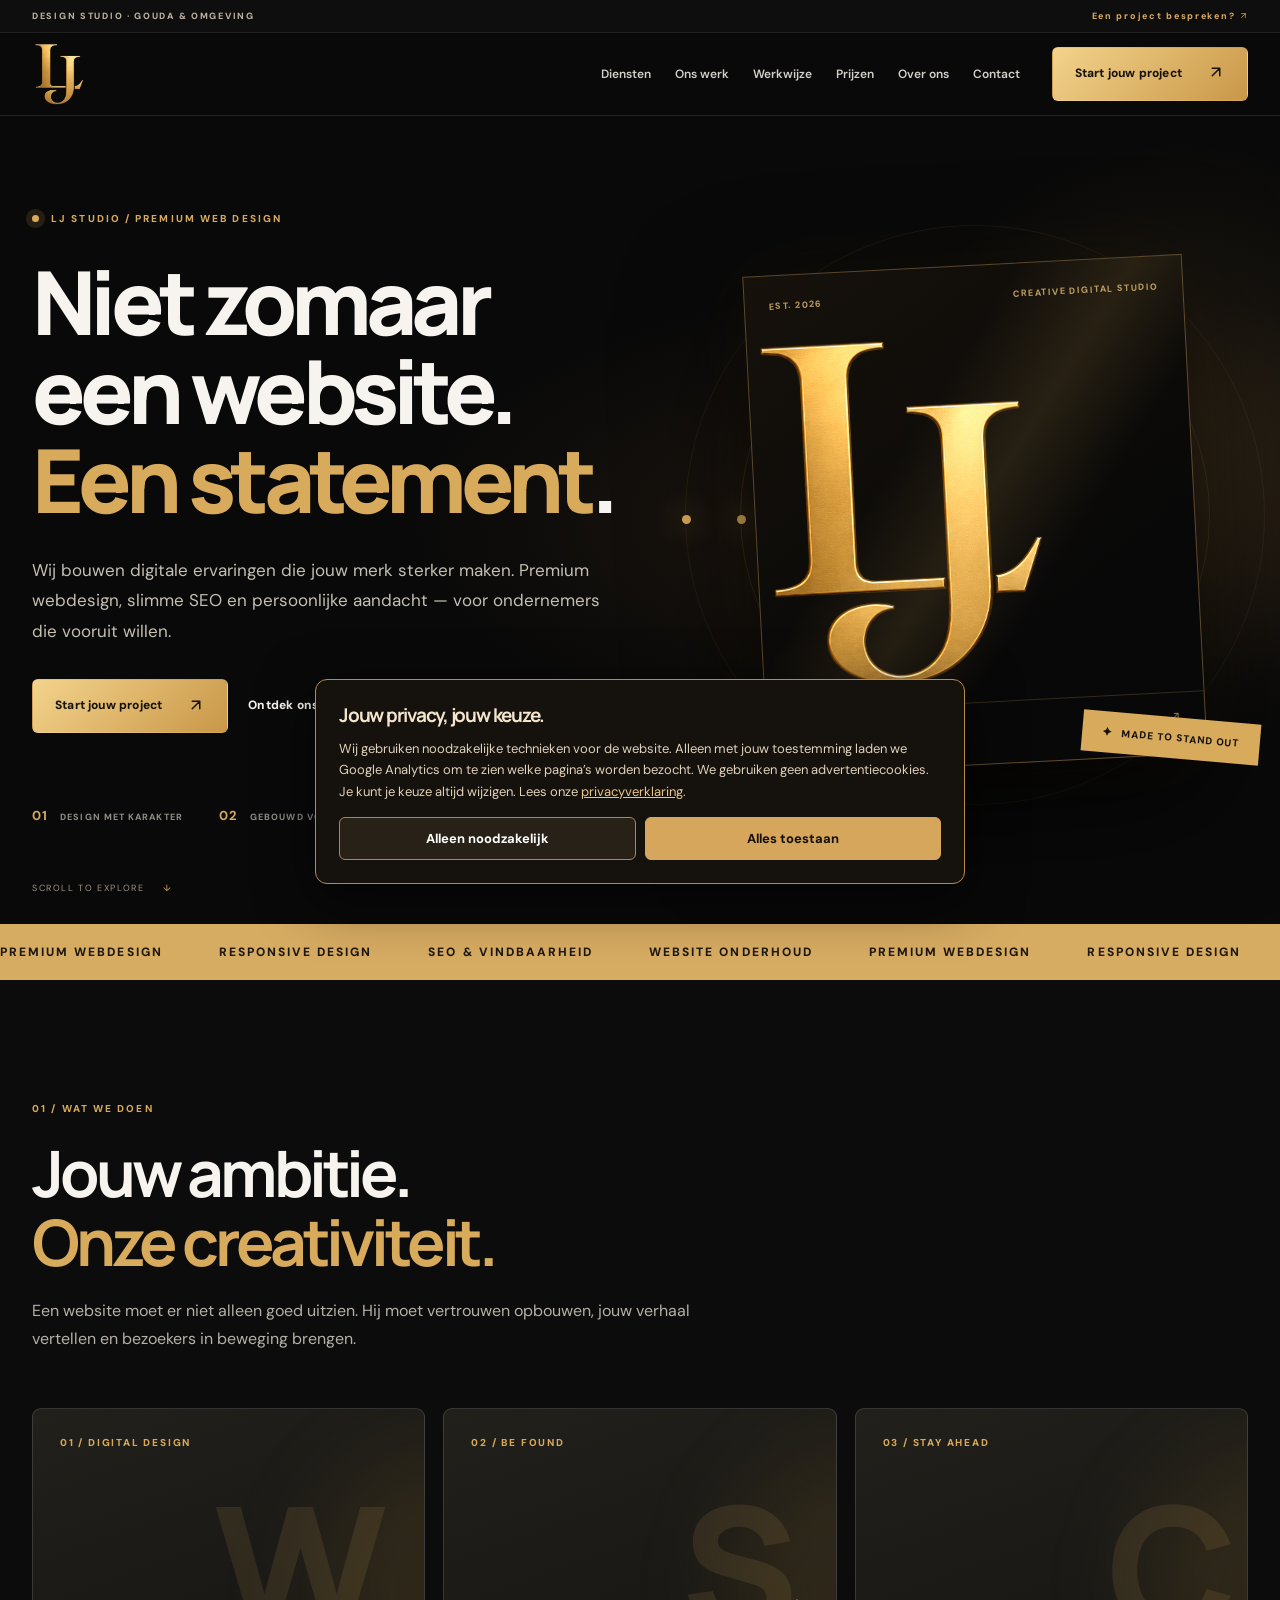
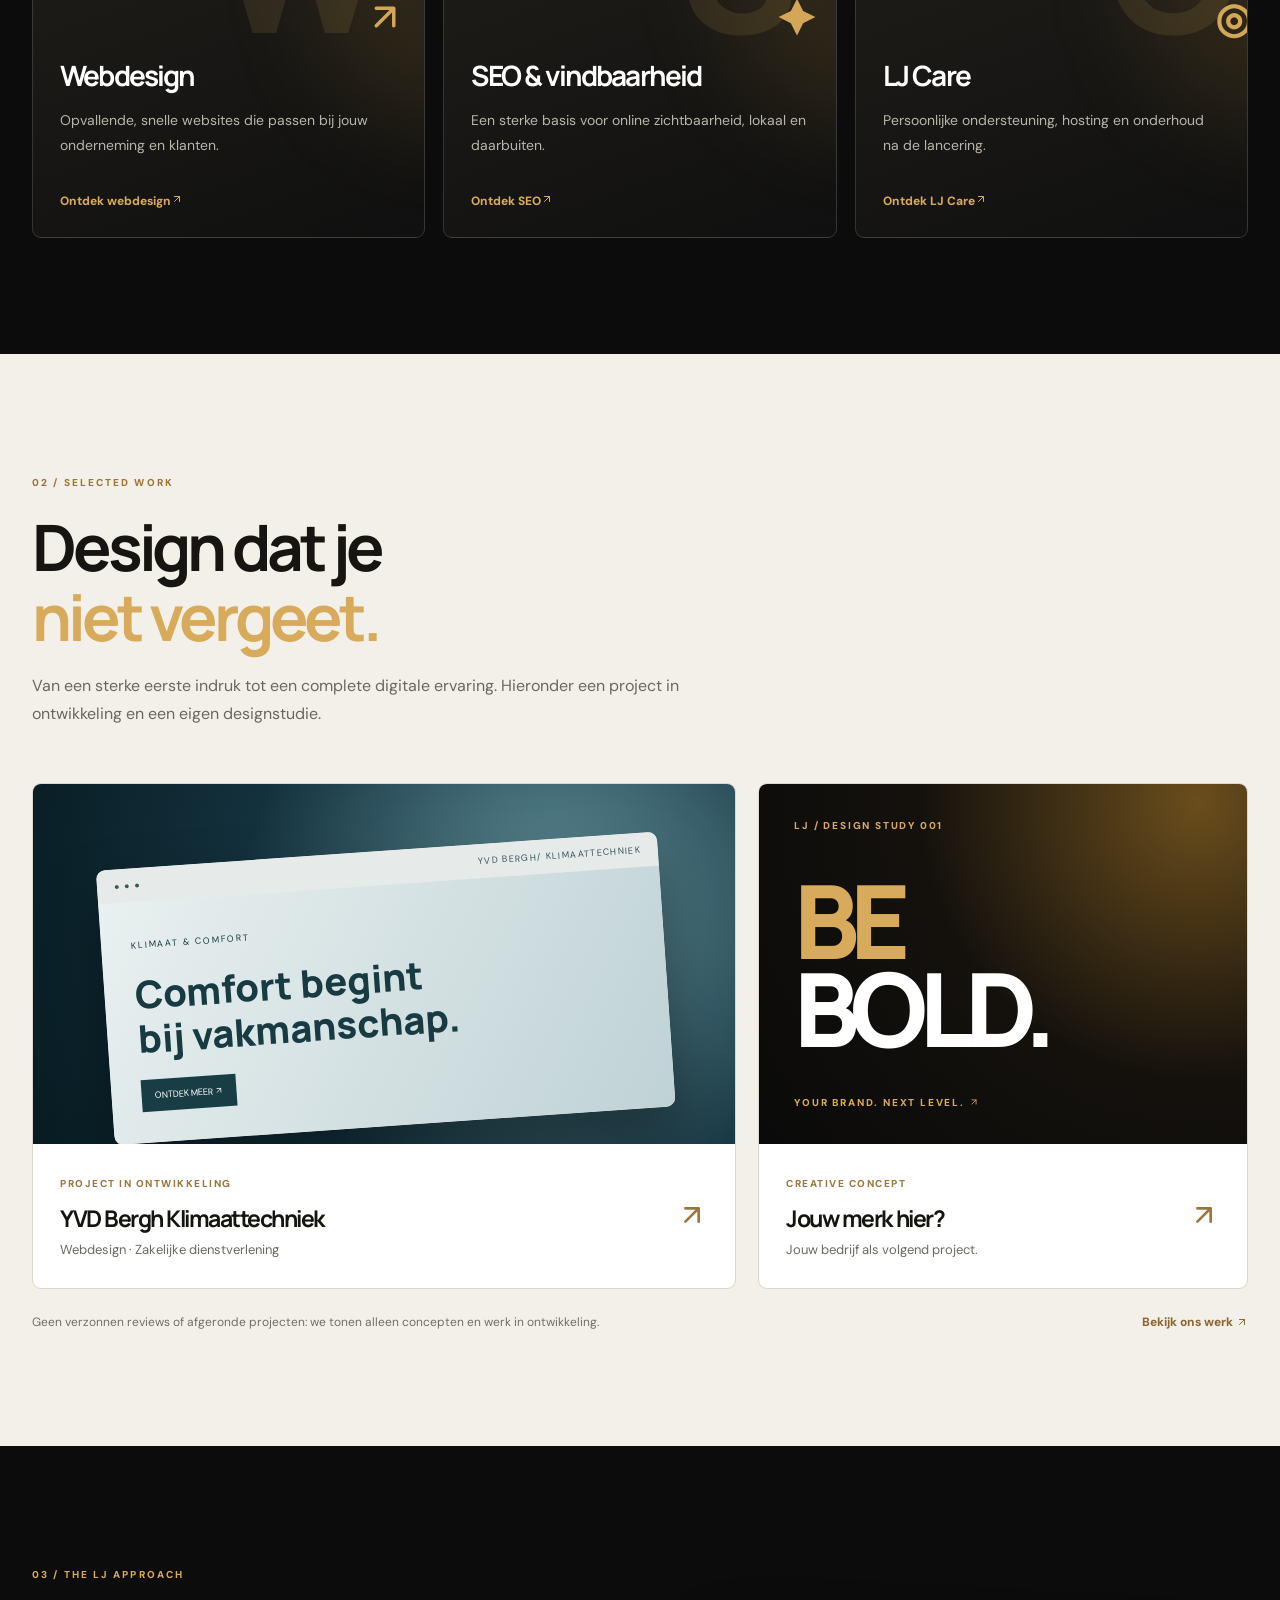
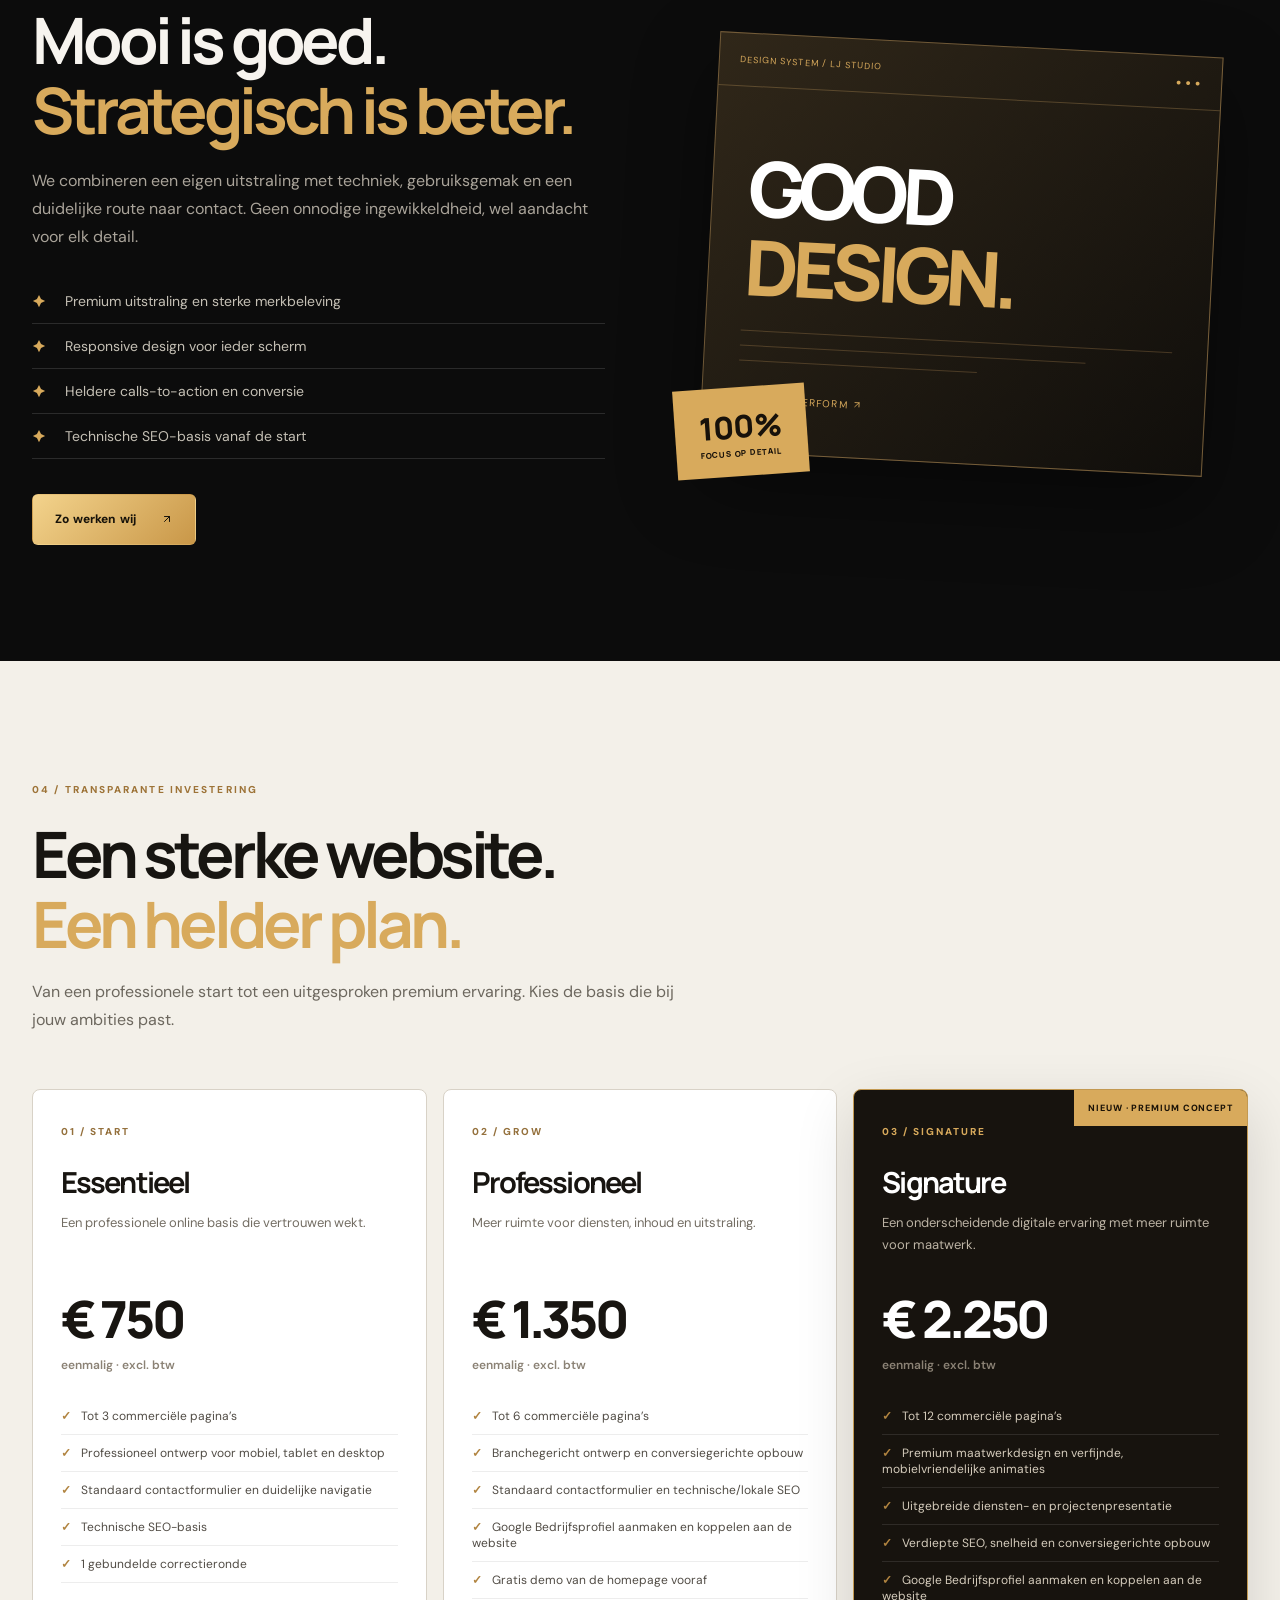
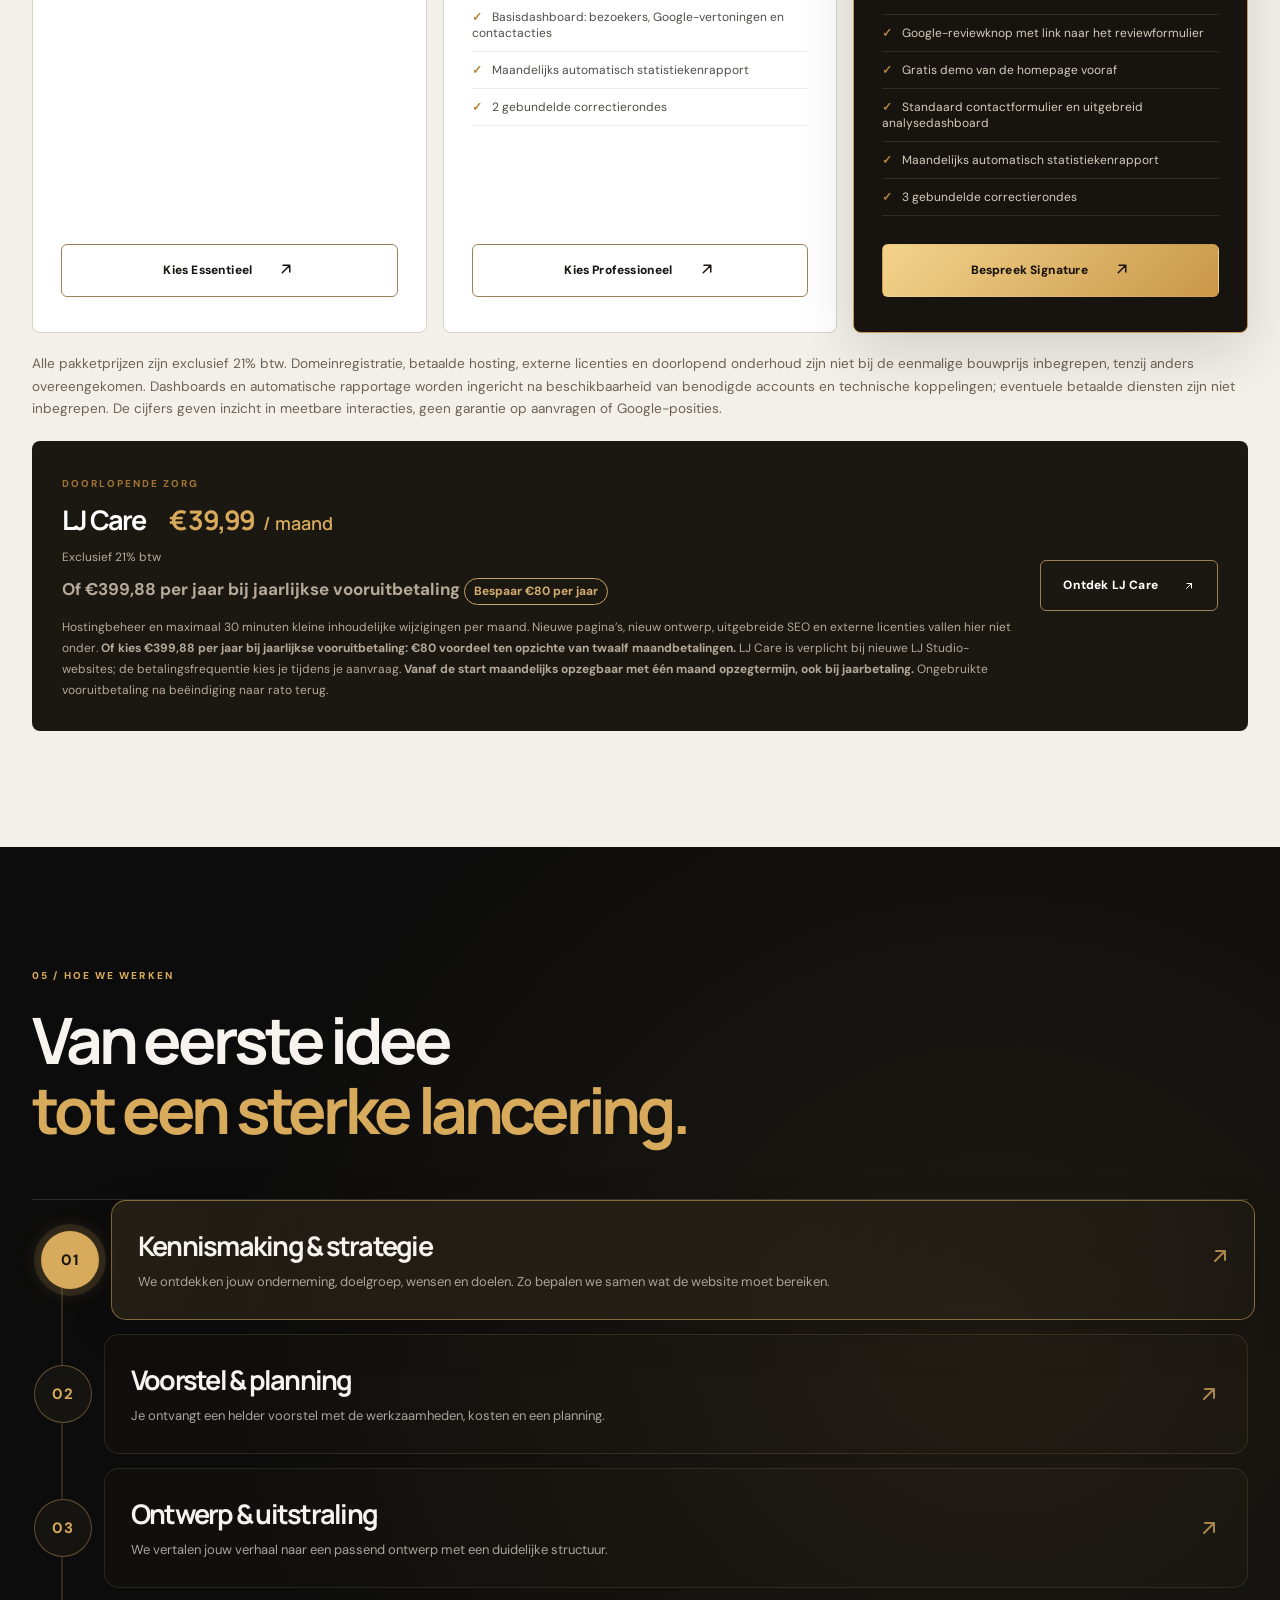
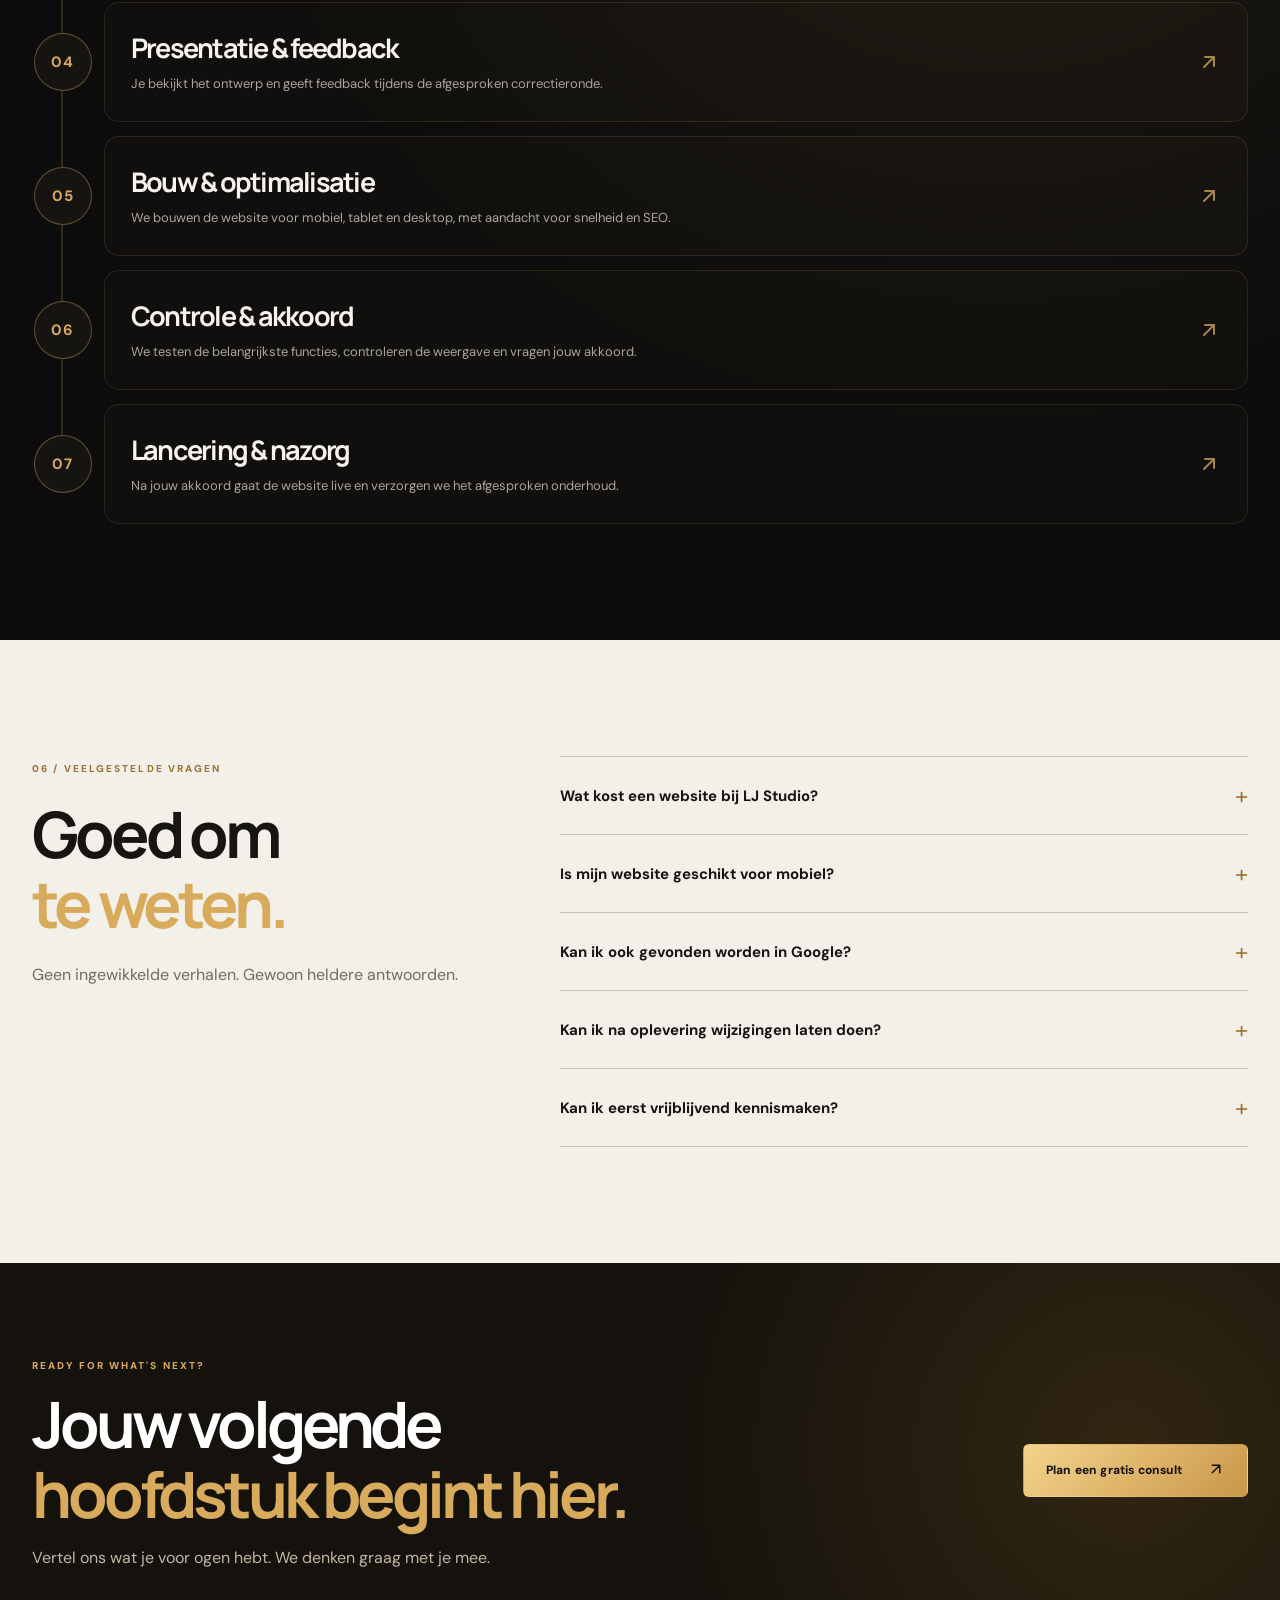
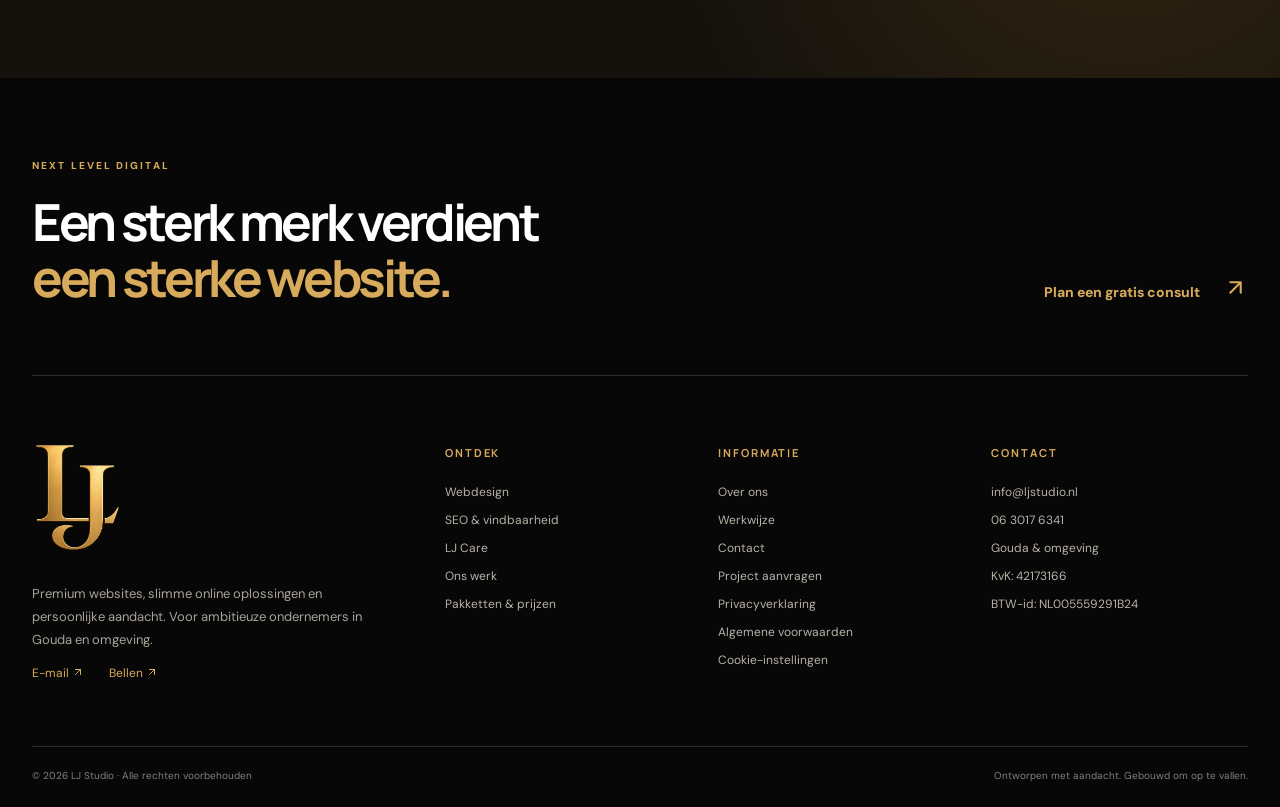
==== index.html @ 586ce4dd "Expand LJ Studio process into seven clear stages with feedback and QA" ====
<!DOCTYPE html>
<html lang="nl"><head><meta charset="utf-8"/><meta content="width=device-width,initial-scale=1" name="viewport"/><meta content="#080808" name="theme-color"/><title>LJ Studio | Webdesign, SEO &amp; onderhoud in Gouda</title><meta content="LJ Studio bouwt professionele websites voor ondernemers in Gouda en omgeving. Premium webdesign, SEO en websiteonderhoud. Ontdek onze diensten." name="description"/><link href="https://www.ljstudio.nl/" rel="canonical"/><meta content="website" property="og:type"/><meta content="nl_NL" property="og:locale"/><meta content="LJ Studio" property="og:site_name"/><meta content="LJ Studio | Webdesign, SEO &amp; onderhoud in Gouda" property="og:title"/><meta content="LJ Studio bouwt professionele websites voor ondernemers in Gouda en omgeving. Premium webdesign, SEO en websiteonderhoud. Ontdek onze diensten." property="og:description"/><meta content="https://www.ljstudio.nl/" property="og:url"/><link href="assets/favicon.svg" rel="icon" type="image/svg+xml"/><link href="assets/style.css" rel="stylesheet"/><script type="application/ld+json">{"@context": "https://schema.org", "@type": "ProfessionalService", "name": "LJ Studio", "url": "https://www.ljstudio.nl/", "email": "info@ljstudio.nl", "telephone": "+31 6 30176341", "vatID": "NL005559291B24", "areaServed": {"@type": "Place", "name": "Gouda en omgeving"}, "description": "Premium webdesign, SEO en websiteonderhoud voor ondernemers rond Gouda."}</script><script defer="" src="assets/script.js"></script><style id="lj-seamless-marquee-fix">
/* Doorlopende balk zonder sterren of lege tussenruimte. */
.marquee .marquee-track {
  display: flex;
  width: max-content;
  gap: 0;
  align-items: center;
  animation: lj-seamless-marquee 28s linear infinite;
  will-change: transform;
}
.marquee .marquee-group {
  display: flex;
  flex: 0 0 auto;
  align-items: center;
  gap: 56px;
  padding-right: 56px;
}
.marquee .marquee-group > span {
  flex: 0 0 auto;
}
@keyframes lj-seamless-marquee {
  from { transform: translateX(0); }
  to { transform: translateX(-12.5%); }
}
@media (max-width: 600px) {
  .marquee .marquee-group { gap: 34px; padding-right: 34px; }
}
</style><link rel="stylesheet" href="assets/journey.css?v=2"/><script defer src="assets/journey.js?v=1"></script>
</head><body><a class="skip-link" href="#main">Direct naar inhoud</a><div class="topbar"><div class="container topbar-inner"><span>DESIGN STUDIO · GOUDA &amp; OMGEVING</span><a href="contact.html">Een project bespreken? <span aria-hidden="true"><svg aria-hidden="true" focusable="false" width="1em" height="1em" viewBox="0 0 24 24" fill="none" stroke="currentColor" stroke-width="2" stroke-linecap="round" stroke-linejoin="round" style="display:inline-block;vertical-align:-0.12em;flex-shrink:0"><path d="M7 17 17 7M7 7h10v10"/></svg></span></a></div></div><header class="header"><div class="container header-inner"><a aria-label="LJ Studio - naar de homepage" class="logo" href="index.html"><span class="logo-monogram">L<span>J</span><i>.</i></span><span class="logo-word">STUDIO<small>PREMIUM DIGITAL EXPERIENCES</small></span></a><button aria-controls="main-nav" aria-expanded="false" aria-label="Open navigatiemenu" class="menu-toggle" data-menu-toggle="" type="button"><span></span><span></span></button><nav aria-label="Hoofdnavigatie" class="nav" data-nav="" id="main-nav"><a href="diensten.html">Diensten</a><a href="portfolio.html">Ons werk</a><a href="werkwijze.html">Werkwijze</a><a href="prijzen.html">Prijzen</a><a href="over-ons.html">Over ons</a><a href="contact.html">Contact</a><a class="nav-mobile-cta" href="aanvraag.html">Start jouw project <svg aria-hidden="true" focusable="false" width="1em" height="1em" viewBox="0 0 24 24" fill="none" stroke="currentColor" stroke-width="2" stroke-linecap="round" stroke-linejoin="round" style="display:inline-block;vertical-align:-0.12em;flex-shrink:0"><path d="M7 17 17 7M7 7h10v10"/></svg></a></nav><a class="btn btn-gold header-cta" href="aanvraag.html">Start jouw project <span><svg aria-hidden="true" focusable="false" width="1em" height="1em" viewBox="0 0 24 24" fill="none" stroke="currentColor" stroke-width="2" stroke-linecap="round" stroke-linejoin="round" style="display:inline-block;vertical-align:-0.12em;flex-shrink:0"><path d="M7 17 17 7M7 7h10v10"/></svg></span></a></div></header><main id="main"><section class="hero premium-hero"><div class="hero-glow"></div><div class="container hero-grid"><div class="hero-copy reveal visible"><span class="eyebrow"><span class="live-dot"></span> LJ STUDIO / PREMIUM WEB DESIGN</span><h1>Niet zomaar<br/>een website.<br/><em>Een statement<span class="dot">.</span></em></h1><p class="hero-lead">Wij bouwen digitale ervaringen die jouw merk sterker maken. Premium webdesign, slimme SEO en persoonlijke aandacht — voor ondernemers die vooruit willen.</p><div class="hero-actions"><a class="btn btn-gold" href="aanvraag.html">Start jouw project <span><svg aria-hidden="true" focusable="false" width="1em" height="1em" viewBox="0 0 24 24" fill="none" stroke="currentColor" stroke-width="2" stroke-linecap="round" stroke-linejoin="round" style="display:inline-block;vertical-align:-0.12em;flex-shrink:0"><path d="M7 17 17 7M7 7h10v10"/></svg></span></a><a class="btn btn-text" href="portfolio.html">Ontdek ons werk <span><svg aria-hidden="true" focusable="false" width="1em" height="1em" viewBox="0 0 24 24" fill="none" stroke="currentColor" stroke-width="2" stroke-linecap="round" stroke-linejoin="round" style="display:inline-block;vertical-align:-0.12em;flex-shrink:0"><path d="M7 17 17 7M7 7h10v10"/></svg></span></a></div><div class="hero-proof"><span><b>01</b> DESIGN MET KARAKTER</span><span><b>02</b> GEBOUWD VOOR GROEI</span></div></div><div aria-label="LJ Studio premium merkpresentatie" class="hero-stage reveal visible"><div class="stage-orbit stage-orbit-one"></div><div class="stage-orbit stage-orbit-two"></div><div class="stage-panel"><div class="stage-meta"><span>EST. 2026</span><span>CREATIVE DIGITAL STUDIO</span></div><img alt="Origineel gouden LJ Studio monogram" fetchpriority="high" height="725" src="assets/lj-monogram-transparant.webp" width="930"/><div class="stage-bottom"><span>DESIGN IS OUR SIGNATURE.</span><span><svg aria-hidden="true" focusable="false" width="1em" height="1em" viewBox="0 0 24 24" fill="none" stroke="currentColor" stroke-width="2" stroke-linecap="round" stroke-linejoin="round" style="display:inline-block;vertical-align:-0.12em;flex-shrink:0"><path d="M7 17 17 7M7 7h10v10"/></svg></span></div></div><div class="stage-tag"><svg aria-hidden="true" focusable="false" width="1em" height="1em" viewBox="0 0 24 24" fill="currentColor" style="display:inline-block;vertical-align:-0.12em;flex-shrink:0"><path d="M12 1.5 15.5 8.5 22.5 12 15.5 15.5 12 22.5 8.5 15.5 1.5 12 8.5 8.5Z"/></svg>   MADE TO STAND OUT</div></div></div><div class="hero-scroll">SCROLL TO EXPLORE <span>↓</span></div></section>
<div aria-label="Onze expertise" class="marquee"><div class="marquee-track"><div class="marquee-group"><span>PREMIUM WEBDESIGN</span><span>RESPONSIVE DESIGN</span><span>SEO &amp; VIND­BAARHEID</span><span>WEBSITE ONDERHOUD</span></div><div class="marquee-group" aria-hidden="true"><span>PREMIUM WEBDESIGN</span><span>RESPONSIVE DESIGN</span><span>SEO &amp; VIND­BAARHEID</span><span>WEBSITE ONDERHOUD</span></div><div class="marquee-group" aria-hidden="true"><span>PREMIUM WEBDESIGN</span><span>RESPONSIVE DESIGN</span><span>SEO &amp; VIND­BAARHEID</span><span>WEBSITE ONDERHOUD</span></div><div class="marquee-group" aria-hidden="true"><span>PREMIUM WEBDESIGN</span><span>RESPONSIVE DESIGN</span><span>SEO &amp; VIND­BAARHEID</span><span>WEBSITE ONDERHOUD</span></div><div class="marquee-group" aria-hidden="true"><span>PREMIUM WEBDESIGN</span><span>RESPONSIVE DESIGN</span><span>SEO &amp; VIND­BAARHEID</span><span>WEBSITE ONDERHOUD</span></div><div class="marquee-group" aria-hidden="true"><span>PREMIUM WEBDESIGN</span><span>RESPONSIVE DESIGN</span><span>SEO &amp; VIND­BAARHEID</span><span>WEBSITE ONDERHOUD</span></div><div class="marquee-group" aria-hidden="true"><span>PREMIUM WEBDESIGN</span><span>RESPONSIVE DESIGN</span><span>SEO &amp; VIND­BAARHEID</span><span>WEBSITE ONDERHOUD</span></div><div class="marquee-group" aria-hidden="true"><span>PREMIUM WEBDESIGN</span><span>RESPONSIVE DESIGN</span><span>SEO &amp; VIND­BAARHEID</span><span>WEBSITE ONDERHOUD</span></div></div></div>
<section class="section section-dark" id="diensten"><div class="container"><div class="section-heading reveal"><span class="eyebrow">01 / WAT WE DOEN</span><h2>Jouw ambitie.<br/><em>Onze creativiteit.</em></h2><p>Een website moet er niet alleen goed uitzien. Hij moet vertrouwen opbouwen, jouw verhaal vertellen en bezoekers in beweging brengen.</p></div><div class="cards cards-service"><a class="service-card reveal" href="websites.html"><span class="service-no">01 / DIGITAL DESIGN</span><div class="service-symbol symbol-a">W<span><svg aria-hidden="true" focusable="false" width="1em" height="1em" viewBox="0 0 24 24" fill="none" stroke="currentColor" stroke-width="2" stroke-linecap="round" stroke-linejoin="round" style="display:inline-block;vertical-align:-0.12em;flex-shrink:0"><path d="M7 17 17 7M7 7h10v10"/></svg></span></div><div class="card-bottom"><h3>Webdesign</h3><p>Opvallende, snelle websites die passen bij jouw onderneming en klanten.</p><span class="card-action">Ontdek webdesign <svg aria-hidden="true" focusable="false" width="1em" height="1em" viewBox="0 0 24 24" fill="none" stroke="currentColor" stroke-width="2" stroke-linecap="round" stroke-linejoin="round" style="display:inline-block;vertical-align:-0.12em;flex-shrink:0"><path d="M7 17 17 7M7 7h10v10"/></svg></span></div></a><a class="service-card reveal" href="seo.html"><span class="service-no">02 / BE FOUND</span><div class="service-symbol symbol-b">S<span><svg aria-hidden="true" focusable="false" width="1em" height="1em" viewBox="0 0 24 24" fill="currentColor" style="display:inline-block;vertical-align:-0.12em;flex-shrink:0"><path d="M12 1.5 15.5 8.5 22.5 12 15.5 15.5 12 22.5 8.5 15.5 1.5 12 8.5 8.5Z"/></svg></span></div><div class="card-bottom"><h3>SEO &amp; vindbaarheid</h3><p>Een sterke basis voor online zichtbaarheid, lokaal en daarbuiten.</p><span class="card-action">Ontdek SEO <svg aria-hidden="true" focusable="false" width="1em" height="1em" viewBox="0 0 24 24" fill="none" stroke="currentColor" stroke-width="2" stroke-linecap="round" stroke-linejoin="round" style="display:inline-block;vertical-align:-0.12em;flex-shrink:0"><path d="M7 17 17 7M7 7h10v10"/></svg></span></div></a><a class="service-card reveal" href="onderhoud.html"><span class="service-no">03 / STAY AHEAD</span><div class="service-symbol symbol-c">C<span>◎</span></div><div class="card-bottom"><h3>LJ Care</h3><p>Persoonlijke ondersteuning, hosting en onderhoud na de lancering.</p><span class="card-action">Ontdek LJ Care <svg aria-hidden="true" focusable="false" width="1em" height="1em" viewBox="0 0 24 24" fill="none" stroke="currentColor" stroke-width="2" stroke-linecap="round" stroke-linejoin="round" style="display:inline-block;vertical-align:-0.12em;flex-shrink:0"><path d="M7 17 17 7M7 7h10v10"/></svg></span></div></a></div></div></section>
<section class="section section-cream" id="portfolio"><div class="container"><div class="section-heading reveal"><span class="eyebrow">02 / SELECTED WORK</span><h2>Design dat je<br/><em>niet vergeet.</em></h2><p>Van een sterke eerste indruk tot een complete digitale ervaring. Hieronder een project in ontwikkeling en een eigen designstudie.</p></div><div class="work-grid"><a class="work-card work-large reveal" href="portfolio.html"><div class="work-art work-art-yvd"><div class="work-browser"><div class="work-browser-bar"><span>● ● ●</span><span>YVD BERGH/ KLIMAATTECHNIEK</span></div><div class="work-browser-content"><small>KLIMAAT &amp; COMFORT</small><strong>Comfort begint<br/>bij vakmanschap.</strong><span class="mock-btn">ONTDEK MEER <svg aria-hidden="true" focusable="false" width="1em" height="1em" viewBox="0 0 24 24" fill="none" stroke="currentColor" stroke-width="2" stroke-linecap="round" stroke-linejoin="round" style="display:inline-block;vertical-align:-0.12em;flex-shrink:0"><path d="M7 17 17 7M7 7h10v10"/></svg></span></div></div></div><div class="work-info"><div><span class="micro">PROJECT IN ONTWIKKELING</span><h3>YVD Bergh Klimaattechniek</h3><p>Webdesign · Zakelijke dienstverlening</p></div><span class="work-arrow"><svg aria-hidden="true" focusable="false" width="1em" height="1em" viewBox="0 0 24 24" fill="none" stroke="currentColor" stroke-width="2" stroke-linecap="round" stroke-linejoin="round" style="display:inline-block;vertical-align:-0.12em;flex-shrink:0"><path d="M7 17 17 7M7 7h10v10"/></svg></span></div></a><a class="work-card reveal" href="aanvraag.html"><div class="work-art work-art-brand"><span class="art-overline">LJ / DESIGN STUDY 001</span><strong>BE<br/><em>BOLD.</em></strong><span class="art-bottom">YOUR BRAND. NEXT LEVEL. <svg aria-hidden="true" focusable="false" width="1em" height="1em" viewBox="0 0 24 24" fill="none" stroke="currentColor" stroke-width="2" stroke-linecap="round" stroke-linejoin="round" style="display:inline-block;vertical-align:-0.12em;flex-shrink:0"><path d="M7 17 17 7M7 7h10v10"/></svg></span></div><div class="work-info"><div><span class="micro">CREATIVE CONCEPT</span><h3>Jouw merk hier?</h3><p>Jouw bedrijf als volgend project.</p></div><span class="work-arrow"><svg aria-hidden="true" focusable="false" width="1em" height="1em" viewBox="0 0 24 24" fill="none" stroke="currentColor" stroke-width="2" stroke-linecap="round" stroke-linejoin="round" style="display:inline-block;vertical-align:-0.12em;flex-shrink:0"><path d="M7 17 17 7M7 7h10v10"/></svg></span></div></a></div><div class="section-footer reveal"><span>Geen verzonnen reviews of afgeronde projecten: we tonen alleen concepten en werk in ontwikkeling.</span><a class="text-link" href="portfolio.html">Bekijk ons werk <svg aria-hidden="true" focusable="false" width="1em" height="1em" viewBox="0 0 24 24" fill="none" stroke="currentColor" stroke-width="2" stroke-linecap="round" stroke-linejoin="round" style="display:inline-block;vertical-align:-0.12em;flex-shrink:0"><path d="M7 17 17 7M7 7h10v10"/></svg></a></div></div></section>
<section class="section section-dark"><div class="container split feature-split"><div class="split-copy reveal"><span class="eyebrow">03 / THE LJ APPROACH</span><h2>Mooi is goed.<br/><em>Strategisch is beter.</em></h2><p>We combineren een eigen uitstraling met techniek, gebruiksgemak en een duidelijke route naar contact. Geen onnodige ingewikkeldheid, wel aandacht voor elk detail.</p><ul class="feature-list"><li><span><svg aria-hidden="true" focusable="false" width="1em" height="1em" viewBox="0 0 24 24" fill="currentColor" style="display:inline-block;vertical-align:-0.12em;flex-shrink:0"><path d="M12 1.5 15.5 8.5 22.5 12 15.5 15.5 12 22.5 8.5 15.5 1.5 12 8.5 8.5Z"/></svg></span> Premium uitstraling en sterke merkbeleving</li><li><span><svg aria-hidden="true" focusable="false" width="1em" height="1em" viewBox="0 0 24 24" fill="currentColor" style="display:inline-block;vertical-align:-0.12em;flex-shrink:0"><path d="M12 1.5 15.5 8.5 22.5 12 15.5 15.5 12 22.5 8.5 15.5 1.5 12 8.5 8.5Z"/></svg></span> Responsive design voor ieder scherm</li><li><span><svg aria-hidden="true" focusable="false" width="1em" height="1em" viewBox="0 0 24 24" fill="currentColor" style="display:inline-block;vertical-align:-0.12em;flex-shrink:0"><path d="M12 1.5 15.5 8.5 22.5 12 15.5 15.5 12 22.5 8.5 15.5 1.5 12 8.5 8.5Z"/></svg></span> Heldere calls-to-action en conversie</li><li><span><svg aria-hidden="true" focusable="false" width="1em" height="1em" viewBox="0 0 24 24" fill="currentColor" style="display:inline-block;vertical-align:-0.12em;flex-shrink:0"><path d="M12 1.5 15.5 8.5 22.5 12 15.5 15.5 12 22.5 8.5 15.5 1.5 12 8.5 8.5Z"/></svg></span> Technische SEO-basis vanaf de start</li></ul><a class="btn btn-gold" href="werkwijze.html">Zo werken wij <svg aria-hidden="true" focusable="false" width="1em" height="1em" viewBox="0 0 24 24" fill="none" stroke="currentColor" stroke-width="2" stroke-linecap="round" stroke-linejoin="round" style="display:inline-block;vertical-align:-0.12em;flex-shrink:0"><path d="M7 17 17 7M7 7h10v10"/></svg></a></div><div class="split-art reveal"><div class="art-shell"><div class="art-shell-head"><span>DESIGN SYSTEM / LJ STUDIO</span><span>● ● ●</span></div><div class="art-shell-body"><div class="art-giant">GOOD<br/><em>DESIGN.</em></div><div class="art-lines"><i></i><i></i><i></i></div><span>MADE TO PERFORM <svg aria-hidden="true" focusable="false" width="1em" height="1em" viewBox="0 0 24 24" fill="none" stroke="currentColor" stroke-width="2" stroke-linecap="round" stroke-linejoin="round" style="display:inline-block;vertical-align:-0.12em;flex-shrink:0"><path d="M7 17 17 7M7 7h10v10"/></svg></span></div></div><div class="art-float">100%<small>FOCUS OP DETAIL</small></div></div></div></section>
<section class="section section-cream" id="prijzen"><div class="container"><div class="section-heading reveal"><span class="eyebrow">04 / TRANSPARANTE INVESTERING</span><h2>Een sterke website.<br/><em>Een helder plan.</em></h2><p>Van een professionele start tot een uitgesproken premium ervaring. Kies de basis die bij jouw ambities past.</p></div><div class="price-grid three">

      <article class="price-card reveal">
        <span class="plan-label">01 / START</span>
        <h3>Essentieel</h3>
        <p>Een professionele online basis die vertrouwen wekt.</p>
        <div class="price"><span class="price-count" data-count-price="750">€750</span> <small>eenmalig · excl. btw</small></div>
        <ul>
          <li>Tot 3 commerciële pagina’s</li>
          <li>Professioneel ontwerp voor mobiel, tablet en desktop</li>
          <li>Standaard contactformulier en duidelijke navigatie</li>
          <li>Technische SEO-basis</li>
          <li>1 gebundelde correctieronde</li>
        </ul>
        <a class="btn btn-outline" href="aanvraag.html?pakket=Essentieel">Kies Essentieel <span>↗</span></a>
      </article>

      <article class="price-card reveal">
        <span class="plan-label">02 / GROW</span>
        <h3>Professioneel</h3>
        <p>Meer ruimte voor diensten, inhoud en uitstraling.</p>
        <div class="price"><span class="price-count" data-count-price="1350">€1.350</span> <small>eenmalig · excl. btw</small></div>
        <ul>
          <li>Tot 6 commerciële pagina’s</li>
          <li>Branchegericht ontwerp en conversiegerichte opbouw</li>
          <li>Standaard contactformulier en technische/lokale SEO</li>
          <li>Google Bedrijfsprofiel aanmaken en koppelen aan de website</li>
          <li>Gratis demo van de homepage vooraf</li>
          <li>Basisdashboard: bezoekers, Google-vertoningen en contactacties</li>
          <li>Maandelijks automatisch statistiekenrapport</li>
          <li>2 gebundelde correctierondes</li>
        </ul>
        <a class="btn btn-outline" href="aanvraag.html?pakket=Professioneel">Kies Professioneel <span>↗</span></a>
      </article>

      <article class="price-card price-featured reveal">
        <div class="price-ribbon">NIEUW · PREMIUM CONCEPT</div>
        <span class="plan-label">03 / SIGNATURE</span>
        <h3>Signature</h3>
        <p>Een onderscheidende digitale ervaring met meer ruimte voor maatwerk.</p>
        <div class="price"><span class="price-count" data-count-price="2250">€2.250</span> <small>eenmalig · excl. btw</small></div>
        <ul>
          <li>Tot 12 commerciële pagina’s</li>
          <li>Premium maatwerkdesign en verfijnde, mobielvriendelijke animaties</li>
          <li>Uitgebreide diensten- en projectenpresentatie</li>
          <li>Verdiepte SEO, snelheid en conversiegerichte opbouw</li>
          <li>Google Bedrijfsprofiel aanmaken en koppelen aan de website</li>
          <li>Google-reviewknop met link naar het reviewformulier</li>
          <li>Gratis demo van de homepage vooraf</li>
          <li>Standaard contactformulier en uitgebreid analysedashboard</li>
          <li>Maandelijks automatisch statistiekenrapport</li>
          <li>3 gebundelde correctierondes</li>
        </ul>
        <a class="btn btn-gold" href="aanvraag.html?pakket=Signature">Bespreek Signature <span>↗</span></a>
      </article>

    </div>
    <p style="margin:1.25rem 0 0;font-size:.85rem;line-height:1.65;color:#6d6255">Alle pakketprijzen zijn exclusief 21% btw. Domeinregistratie, betaalde hosting, externe licenties en doorlopend onderhoud zijn niet bij de eenmalige bouwprijs inbegrepen, tenzij anders overeengekomen. Dashboards en automatische rapportage worden ingericht na beschikbaarheid van benodigde accounts en technische koppelingen; eventuele betaalde diensten zijn niet inbegrepen. De cijfers geven inzicht in meetbare interacties, geen garantie op aanvragen of Google-posities.</p><div class="care-strip reveal">
      <div>
        <span class="eyebrow">DOORLOPENDE ZORG</span>
        <h3>LJ Care <span style="display:inline-flex;align-items:baseline;gap:8px;flex-wrap:nowrap;white-space:nowrap"><span class="price-count" data-count-price="39.99">€39,99</span> <small style="font-family:inherit;font-size:clamp(15px,1.5vw,18px);font-weight:600;line-height:1.4;letter-spacing:0;color:inherit">/ maand</small></span></h3>
        <p style="margin:0 0 8px;font-size:12px;color:#b5aa99">Exclusief 21% btw</p><p style="margin:8px 0 12px;font-size:clamp(14px,1.6vw,17px);font-weight:700;line-height:1.6">Of <strong>€399,88 per jaar</strong> bij jaarlijkse vooruitbetaling <span style="display:inline-block;padding:3px 9px;border:1px solid #c9a36b;border-radius:99px;color:#d3ad70;font-size:12px;white-space:nowrap">Bespaar €80 per jaar</span></p>
        <p>Hostingbeheer en maximaal 30 minuten kleine inhoudelijke wijzigingen per maand. Nieuwe pagina’s, nieuw ontwerp, uitgebreide SEO en externe licenties vallen hier niet onder. <strong>Of kies €399,88 per jaar bij jaarlijkse vooruitbetaling: €80 voordeel ten opzichte van twaalf maandbetalingen.</strong> LJ Care is verplicht bij nieuwe LJ Studio-websites; de betalingsfrequentie kies je tijdens je aanvraag. <strong>Vanaf de start maandelijks opzegbaar met één maand opzegtermijn, ook bij jaarbetaling.</strong> Ongebruikte vooruitbetaling na beëindiging naar rato terug.</p>
      </div>
      <a class="btn btn-outline" href="onderhoud.html">Ontdek LJ Care ↗</a>
    </div></div></section>
<section class="section section-dark lj-journey"><div class="container"><div class="section-heading reveal"><span class="eyebrow">05 / HOE WE WERKEN</span><h2>Van eerste idee<br/><em>tot een sterke lancering.</em></h2></div><div class="steps"><div class="step reveal"><span class="step-num">01</span><div><h3>Kennismaking & strategie</h3><p>We ontdekken jouw onderneming, doelgroep, wensen en doelen. Zo bepalen we samen wat de website moet bereiken.</p></div><span class="step-arrow" aria-hidden="true">↗</span></div><div class="step reveal"><span class="step-num">02</span><div><h3>Voorstel & planning</h3><p>Je ontvangt een helder voorstel met de werkzaamheden, kosten en een planning.</p></div><span class="step-arrow" aria-hidden="true">↗</span></div><div class="step reveal"><span class="step-num">03</span><div><h3>Ontwerp & uitstraling</h3><p>We vertalen jouw verhaal naar een passend ontwerp met een duidelijke structuur.</p></div><span class="step-arrow" aria-hidden="true">↗</span></div><div class="step reveal"><span class="step-num">04</span><div><h3>Presentatie & feedback</h3><p>Je bekijkt het ontwerp en geeft feedback tijdens de afgesproken correctieronde.</p></div><span class="step-arrow" aria-hidden="true">↗</span></div><div class="step reveal"><span class="step-num">05</span><div><h3>Bouw & optimalisatie</h3><p>We bouwen de website voor mobiel, tablet en desktop, met aandacht voor snelheid en SEO.</p></div><span class="step-arrow" aria-hidden="true">↗</span></div><div class="step reveal"><span class="step-num">06</span><div><h3>Controle & akkoord</h3><p>We testen de belangrijkste functies, controleren de weergave en vragen jouw akkoord.</p></div><span class="step-arrow" aria-hidden="true">↗</span></div><div class="step reveal"><span class="step-num">07</span><div><h3>Lancering & nazorg</h3><p>Na jouw akkoord gaat de website live en verzorgen we het afgesproken onderhoud.</p></div><span class="step-arrow" aria-hidden="true">↗</span></div></div></div></div></section>
<section class="section section-cream"><div class="container faq-layout"><div class="reveal"><span class="eyebrow">06 / VEELGESTELDE VRAGEN</span><h2>Goed om<br/><em>te weten.</em></h2><p>Geen ingewikkelde verhalen. Gewoon heldere antwoorden.</p></div><div class="faq-list"><details class="faq-item reveal"><summary>Wat kost een website bij LJ Studio? <span class="faq-plus">+</span></summary><p>Essentieel kost €750 voor maximaal 3 commerciële pagina’s, Professioneel €1.350 voor maximaal 6 en Signature €2.250 voor maximaal 12. Alle bedragen zijn eenmalig en exclusief 21% btw. De definitieve werkzaamheden leggen we vast in de offerte.</p></details><details class="faq-item reveal"><summary>Is mijn website geschikt voor mobiel? <span class="faq-plus">+</span></summary><p>Ja. We ontwerpen voor mobiel, tablet en desktop, met aandacht voor leesbaarheid, snelheid en een heldere navigatie.</p></details><details class="faq-item reveal"><summary>Kan ik ook gevonden worden in Google? <span class="faq-plus">+</span></summary><p>We leggen een goede technische SEO-basis en kunnen adviseren over lokale zoekwoorden en content. Een specifieke positie in Google kunnen we niet garanderen.</p></details><details class="faq-item reveal"><summary>Kan ik na oplevering wijzigingen laten doen? <span class="faq-plus">+</span></summary><p>Ja. LJ Care kost €39,99 per maand exclusief btw en omvat hostingbeheer en maximaal 30 minuten kleine inhoudelijke wijzigingen per maand. Grotere aanpassingen en externe kosten worden apart afgesproken.</p></details><details class="faq-item reveal"><summary>Kan ik eerst vrijblijvend kennismaken? <span class="faq-plus">+</span></summary><p>Natuurlijk. Vertel ons wat je zoekt, dan bespreken we samen wat het beste bij jouw onderneming past.</p></details></div></div></section>
<section class="contact-band"><div class="container band-inner"><div><span class="eyebrow">READY FOR WHAT'S NEXT?</span><h2>Jouw volgende<br/><em>hoofdstuk begint hier.</em></h2><p>Vertel ons wat je voor ogen hebt. We denken graag met je mee.</p></div><a class="btn btn-gold" href="contact.html">Plan een gratis consult <span><svg aria-hidden="true" focusable="false" width="1em" height="1em" viewBox="0 0 24 24" fill="none" stroke="currentColor" stroke-width="2" stroke-linecap="round" stroke-linejoin="round" style="display:inline-block;vertical-align:-0.12em;flex-shrink:0"><path d="M7 17 17 7M7 7h10v10"/></svg></span></a></div></section></main><footer class="footer"><div class="container"><div class="footer-intro"><div><span class="eyebrow">NEXT LEVEL DIGITAL</span><h2>Een sterk merk verdient<br/><em>een sterke website.</em></h2></div><a class="footer-cta" href="contact.html">Plan een gratis consult <span><svg aria-hidden="true" focusable="false" width="1em" height="1em" viewBox="0 0 24 24" fill="none" stroke="currentColor" stroke-width="2" stroke-linecap="round" stroke-linejoin="round" style="display:inline-block;vertical-align:-0.12em;flex-shrink:0"><path d="M7 17 17 7M7 7h10v10"/></svg></span></a></div><div class="footer-grid"><div class="footer-brand"><a class="logo" href="index.html"><span class="logo-monogram">L<span>J</span><i>.</i></span><span class="logo-word">STUDIO<small>PREMIUM DIGITAL EXPERIENCES</small></span></a><p>Premium websites, slimme online oplossingen en persoonlijke aandacht. Voor ambitieuze ondernemers in Gouda en omgeving.</p><div class="social-row"><a href="mailto:info@ljstudio.nl">E-mail <svg aria-hidden="true" focusable="false" width="1em" height="1em" viewBox="0 0 24 24" fill="none" stroke="currentColor" stroke-width="2" stroke-linecap="round" stroke-linejoin="round" style="display:inline-block;vertical-align:-0.12em;flex-shrink:0"><path d="M7 17 17 7M7 7h10v10"/></svg></a><a href="tel:+31630176341">Bellen <svg aria-hidden="true" focusable="false" width="1em" height="1em" viewBox="0 0 24 24" fill="none" stroke="currentColor" stroke-width="2" stroke-linecap="round" stroke-linejoin="round" style="display:inline-block;vertical-align:-0.12em;flex-shrink:0"><path d="M7 17 17 7M7 7h10v10"/></svg></a></div></div><div class="footer-col"><h3>ONTDEK</h3><a href="websites.html">Webdesign</a><a href="seo.html">SEO &amp; vindbaarheid</a><a href="onderhoud.html">LJ Care</a><a href="portfolio.html">Ons werk</a><a href="prijzen.html">Pakketten &amp; prijzen</a></div><div class="footer-col"><h3>INFORMATIE</h3><a href="over-ons.html">Over ons</a><a href="werkwijze.html">Werkwijze</a><a href="contact.html">Contact</a><a href="aanvraag.html">Project aanvragen</a><a href="privacyverklaring.html">Privacyverklaring</a>
        <a href="algemene-voorwaarden.html">Algemene voorwaarden</a></div><div class="footer-col"><h3>CONTACT</h3><a href="mailto:info@ljstudio.nl">info@ljstudio.nl</a><a href="tel:+31630176341">06 3017 6341</a><span>Gouda &amp; omgeving</span><span>KvK: 42173166</span><span>BTW-id: NL005559291B24</span></div></div><div class="footer-bottom"><span>© <span data-year="">2026</span> LJ Studio · Alle rechten voorbehouden</span><span>Ontworpen met aandacht. Gebouwd om op te vallen.</span></div></div></footer><script>
/* Prijzen tellen eenmaal op bij het in beeld komen. Eindprijzen blijven leesbaar zonder JavaScript. */
(() => {
  const elements = document.querySelectorAll('[data-count-price]');
  if (!elements.length || !('IntersectionObserver' in window) ||
      window.matchMedia('(prefers-reduced-motion: reduce)').matches) return;
  const euro = new Intl.NumberFormat('nl-NL', {style:'currency',currency:'EUR',maximumFractionDigits:2,minimumFractionDigits:0});
  const observer = new IntersectionObserver((entries) => {
    entries.forEach((entry) => {
      if (!entry.isIntersecting) return;
      observer.unobserve(entry.target);
      const el = entry.target;
      const target = Number(el.dataset.countPrice);
      if (!Number.isFinite(target)) return;
      const decimal = !Number.isInteger(target);
      const formatter = decimal
        ? new Intl.NumberFormat('nl-NL',{style:'currency',currency:'EUR',minimumFractionDigits:2,maximumFractionDigits:2})
        : euro;
      const duration = 1100;
      let start;
      const animate = (time) => {
        if (start === undefined) start = time;
        const t = Math.min((time - start) / duration, 1);
        const eased = 1 - Math.pow(1 - t, 3);
        el.textContent = formatter.format(t === 1 ? target : (decimal ? Math.round(target * eased * 100) / 100 : Math.round(target * eased)));
        if (t < 1) requestAnimationFrame(animate);
      };
      requestAnimationFrame(animate);
    });
  }, {threshold:0.3});
  elements.forEach((el) => observer.observe(el));
})();
</script>
</body></html>
---- assets/style.css ----
@import url('https://fonts.googleapis.com/css2?family=DM+Sans:wght@400;500;600;700&family=Manrope:wght@400;500;600;700;800&display=swap');
:root{--bg:#090909;--bg2:#121212;--panel:#191919;--gold:#d8aa5c;--gold2:#f5d48a;--gold3:#9e7438;--cream:#f3f0e9;--white:#f7f4ef;--muted:#aaa6a0;--ink:#171511;--line:#ffffff1f;--radius:20px}
*{box-sizing:border-box}html{scroll-behavior:smooth}body{margin:0;background:var(--bg);color:var(--white);font-family:'DM Sans',Arial,sans-serif;-webkit-font-smoothing:antialiased;overflow-x:clip}a{text-decoration:none;color:inherit}button,input,select,textarea{font:inherit}button{cursor:pointer}img{display:block;max-width:100%}h1,h2,h3,p{margin-top:0}h1,h2,h3{font-family:'Manrope',Arial,sans-serif;letter-spacing:-.065em}h1{font-size:clamp(55px,6.9vw,110px);line-height:1.01;font-weight:800}h2{font-size:clamp(38px,5vw,75px);line-height:1.09}h3{font-size:clamp(22px,2vw,32px)}h1 em,h2 em,h3 em{font-style:normal;color:var(--gold)}p{line-height:1.75}::selection{background:var(--gold);color:#080808}:focus-visible{outline:3px solid var(--gold2);outline-offset:4px}.container{width:min(1220px,calc(100% - 64px));margin-inline:auto}.skip-link{position:absolute;top:-100px;left:12px;background:var(--gold);color:#080808;padding:12px;z-index:300}.skip-link:focus{top:12px}.scroll-progress{position:fixed;z-index:110;top:0;left:0;width:100%;height:3px;background:var(--gold);transform:scaleX(0);transform-origin:left;pointer-events:none}
.topbar{background:#0e0e0e;border-bottom:1px solid #ffffff13}.topbar-inner{display:flex;align-items:center;justify-content:space-between;height:32px;font-size:9px;letter-spacing:.19em;font-weight:800;color:#bcb2a0}.topbar a{color:var(--gold)}.header{position:sticky;top:0;z-index:100;background:#0a0a0af0;border-bottom:1px solid #ffffff19;backdrop-filter:blur(18px)}.header-inner{height:82px;display:flex;align-items:center;gap:32px}.logo{display:inline-flex;align-items:center;gap:13px;white-space:nowrap;flex-shrink:0}.logo-monogram{font:700 43px/1 Georgia,serif;letter-spacing:-.17em;color:var(--gold);padding-right:8px}.logo-monogram span{font-size:.92em}.logo-monogram i{font-style:normal;font-size:.55em}.logo-word{font:700 18px/1.15 Manrope,sans-serif;letter-spacing:.37em;color:#fff}.logo-word small{display:block;font:700 7px/1.8 'DM Sans',sans-serif;letter-spacing:.19em;color:#b3a88e;margin-top:4px}.nav{display:flex;align-items:center;gap:24px;margin-left:auto}.nav a{font-size:12px;color:#d2d0c9;font-weight:600;transition:color .2s}.nav a:hover,.nav a[aria-current=page]{color:var(--gold)}.nav-mobile-cta{display:none!important}.btn{display:inline-flex;align-items:center;justify-content:center;gap:25px;min-height:51px;padding:14px 22px;border-radius:6px;border:1px solid transparent;font-size:12px;letter-spacing:.015em;font-weight:800;line-height:1.3;transition:transform .2s,background .2s,border-color .2s}.btn:hover{transform:translateY(-3px)}.btn span{font-size:18px}.btn-gold,.btn-dark{background:linear-gradient(135deg,#f3d38c,#c99748);color:#18130a}.btn-gold:hover,.btn-dark:hover{background:#f6da9f}.btn-outline,.btn-ghost{border-color:#9d8057;background:transparent;color:inherit}.btn-outline:hover{background:#d5aa5b20}.btn-text{padding-left:0;background:transparent;color:var(--white);border:0}.btn-light{background:#16130d;color:#f4e1bc}.header-cta{margin-left:0;white-space:nowrap}.menu-toggle{display:none;border:1px solid #d7ad6d77;background:transparent;width:48px;height:44px;border-radius:6px;padding:12px}.menu-toggle span{display:block;height:2px;background:var(--gold);margin:5px 0}
.eyebrow{display:inline-flex;align-items:center;gap:12px;color:var(--gold);font-size:10px;letter-spacing:.21em;font-weight:800;text-transform:uppercase}.eyebrow-line{width:25px;height:1px;background:currentColor;display:inline-block}.micro{font-size:10px;letter-spacing:.15em;font-weight:800;text-transform:uppercase}.live-dot{height:7px;width:7px;border-radius:50%;background:var(--gold);box-shadow:0 0 0 6px #d9ab5622;display:inline-block}.hero{position:relative;overflow:hidden;background:radial-gradient(ellipse at 77% 50%,#39291888,transparent 42%),#090909}.premium-hero{min-height:745px}.hero-glow{position:absolute;width:600px;height:600px;right:-200px;top:0;background:radial-gradient(circle,#b68c4a26,transparent 65%);pointer-events:none}.hero-grid{display:grid;grid-template-columns:1.07fr .93fr;gap:40px;align-items:center;padding:90px 0 100px;min-height:720px}.hero-copy{position:relative;z-index:2}.hero h1{margin:30px 0 30px}.hero .dot{color:var(--white)}.hero-lead{max-width:575px;color:#c5bfb3;font-size:17px;line-height:1.8}.hero-actions{display:flex;gap:20px;flex-wrap:wrap;margin-top:33px}.hero-proof{display:flex;gap:36px;margin-top:74px;color:#8f8c84;font-size:9px;letter-spacing:.12em;font-weight:800}.hero-proof b{color:var(--gold);font-size:13px;margin-right:9px}.hero-stage{height:550px;position:relative;display:grid;place-items:center;perspective:1200px}.stage-orbit{position:absolute;width:470px;height:470px;border:1px solid #d4a45b25;border-radius:50%;animation:orbit 35s linear infinite}.stage-orbit-two{width:580px;height:580px;animation-duration:55s;animation-direction:reverse;border-color:#d4a45b15}.stage-orbit:before{content:'';position:absolute;width:9px;height:9px;top:50%;left:-4px;background:var(--gold);border-radius:50%;box-shadow:0 0 30px var(--gold)}.stage-panel{position:relative;width:min(100%,440px);height:500px;background:linear-gradient(145deg,#16110b,#080808 70%);border:1px solid #d3a66166;box-shadow:0 40px 120px #000b,0 0 90px #b98d3b12;transform:rotate(-3deg);overflow:hidden;animation:levitate 8s ease-in-out infinite}.stage-panel:before{content:'';position:absolute;inset:0;background:linear-gradient(125deg,transparent 35%,#d9ae5520 50%,transparent 65%);pointer-events:none}.stage-panel img{width:100%;height:390px;object-fit:contain;mix-blend-mode:screen;filter:contrast(1.15)}.stage-meta,.stage-bottom{display:flex;justify-content:space-between;gap:15px;padding:24px 24px 10px;font-size:9px;font-weight:800;letter-spacing:.16em;color:#bc9b61}.stage-bottom{border-top:1px solid #e0b66b33;padding-top:17px}.stage-tag{position:absolute;right:-12px;bottom:32px;background:var(--gold);color:#17120b;padding:14px 20px;font-size:10px;font-weight:800;letter-spacing:.1em;transform:rotate(5deg)}.hero-scroll{position:absolute;bottom:30px;left:calc((100% - min(1220px,100% - 64px))/2);color:#9d9587;font-size:9px;letter-spacing:.18em}.hero-scroll span{margin-left:15px;color:var(--gold)}@keyframes levitate{0%,100%{transform:translateY(0) rotate(-3deg)}50%{transform:translateY(-14px) rotate(-2deg)}}@keyframes orbit{to{transform:rotate(360deg)}}
.marquee{overflow:hidden;background:#d6ab62;color:#1d170e;padding:20px 0;white-space:nowrap}.marquee-track{display:flex;width:max-content;align-items:center;gap:28px;animation:marquee 35s linear infinite}.marquee span{font-size:12px;font-weight:800;letter-spacing:.17em}.marquee i{font-size:20px;font-style:normal}@keyframes marquee{to{transform:translateX(-50%)}}
.section{padding:116px 0}.section-dark{background:#0c0c0c;color:var(--white)}.section-light,.section-cream{background:var(--cream);color:var(--ink)}.section-heading{max-width:800px;margin-bottom:55px}.section-heading h2{margin:21px 0 20px}.section-heading p{color:#b6b0a7;font-size:16px;max-width:660px}.section-light .section-heading p,.section-cream .section-heading p{color:#6c675e}.section-light .eyebrow,.section-cream .eyebrow{color:#9d7337}.cards{display:grid;grid-template-columns:repeat(3,minmax(0,1fr));gap:18px}.service-card{min-height:430px;border:1px solid #ffffff25;border-radius:9px;background:linear-gradient(160deg,#22201b,#101010);padding:27px;display:flex;flex-direction:column;justify-content:space-between;overflow:hidden;position:relative;transition:transform .3s,border-color .3s;color:#fff}.service-card:hover{transform:translateY(-7px);border-color:var(--gold)}.service-card:after{content:'';position:absolute;width:280px;height:280px;border-radius:50%;right:-170px;top:40px;background:#bc8c3822;filter:blur(45px)}.service-no{font-size:10px;letter-spacing:.18em;color:var(--gold);font-weight:800}.service-symbol{font:800 175px/1 Manrope,sans-serif;color:#d3a55620;position:absolute;top:70px;right:18px;letter-spacing:-.13em}.service-symbol span{font-size:42px;color:var(--gold)}.service-card .card-top{display:flex;justify-content:space-between;color:var(--gold);font-size:11px;letter-spacing:.1em}.service-card .card-icon{font-size:20px}.card-abstract{position:absolute;right:30px;top:80px;width:180px;height:180px;border-radius:50%;border:1px solid #d8aa5c66;box-shadow:inset 0 0 0 28px #d8aa5c08,0 0 60px #d8aa5c12}.card-abstract span{display:block;width:80px;height:80px;border:1px solid #d8aa5c88;transform:translate(50px,50px) rotate(45deg)}.service-card .card-bottom{position:relative;z-index:2;margin-top:auto}.service-card h3{margin:0 0 14px;font-size:28px}.service-card p{color:#b9b5ab;font-size:14px;line-height:1.75}.card-action{display:inline-flex;margin-top:22px;color:var(--gold);font-size:12px;font-weight:800}.work-grid{display:grid;grid-template-columns:1.18fr .82fr;gap:22px}.work-card{display:block;border:1px solid #dbd6cb;background:#fff;border-radius:9px;overflow:hidden;color:#16140f;transition:transform .3s}.work-card:hover{transform:translateY(-6px)}.work-art{height:360px;display:grid;place-items:center;overflow:hidden;position:relative}.work-art-yvd{background:radial-gradient(circle at 75% 35%,#63929b,#13313d 55%,#081b22)}.work-browser{width:80%;height:275px;background:#eff2f1;box-shadow:0 30px 60px #0006;transform:rotate(-4deg) translateY(25px);border-radius:9px;overflow:hidden}.work-browser-bar{height:34px;display:flex;align-items:center;justify-content:space-between;padding:0 17px;background:#e6eae9;color:#36565c;font-size:9px;letter-spacing:.15em}.work-browser-content{padding:30px;background:linear-gradient(120deg,#e9f0f0,#bfd2d5);height:calc(100% - 34px);color:#183b43}.work-browser-content small{font-size:9px;letter-spacing:.2em}.work-browser-content strong{display:block;font:800 clamp(21px,3vw,38px)/1.15 Manrope,sans-serif;margin:20px 0}.mock-btn{display:inline-block;background:#183d45;color:white;padding:10px 13px;font-size:9px}.work-art-brand{display:flex;flex-direction:column;justify-content:space-between;align-items:flex-start;padding:35px;background:radial-gradient(circle at 90% 5%,#6a4d1c,#14110d 50%,#0a0a0a);color:var(--gold)}.work-art-brand strong{font:800 clamp(66px,8vw,130px)/.86 Manrope,sans-serif;letter-spacing:-.09em}.work-art-brand strong em{font-style:normal;color:#fff}.art-overline,.art-bottom{font-size:10px;letter-spacing:.18em;font-weight:800}.work-info{padding:27px;display:flex;justify-content:space-between;align-items:center;gap:20px}.work-info .micro{color:#9b743e}.work-info h3{margin:10px 0 5px;font-size:23px}.work-info p{color:#6e6960;font-size:13px;margin:0}.work-arrow{font-size:32px;color:#9d753a}.section-footer{display:flex;justify-content:space-between;gap:20px;align-items:center;margin-top:25px;font-size:12px;color:#736e64}.text-link{font-weight:800;color:#8c672e;white-space:nowrap}
.split{display:grid;grid-template-columns:1fr 1fr;gap:70px;align-items:center}.split-reverse .split-copy{order:2}.split h2{margin:22px 0}.split-copy p{color:#aaa49a;font-size:16px}.section-cream .split-copy p,.section-light .split-copy p{color:#625e56}.feature-list{list-style:none;padding:0;margin:28px 0 35px}.feature-list li{padding:13px 0;border-bottom:1px solid #ffffff21;color:#c5c0b5;font-size:14px}.section-cream .feature-list li,.section-light .feature-list li{border-color:#0002;color:#4f4b44}.feature-list li span{color:var(--gold);margin-right:15px}.split-art{position:relative;min-height:475px;display:grid;place-items:center}.art-shell{width:88%;min-height:420px;border:1px solid #bc955a88;background:linear-gradient(135deg,#302719,#100e0b);box-shadow:0 30px 80px #0006;transform:rotate(3deg)}.art-shell-head{padding:20px;border-bottom:1px solid #bc955a55;display:flex;justify-content:space-between;color:var(--gold);font-size:9px;letter-spacing:.12em}.art-shell-body{padding:35px}.art-giant{font:800 clamp(50px,6vw,91px)/1.03 Manrope,sans-serif;letter-spacing:-.08em;color:#fff;margin:25px 0}.art-giant em{color:var(--gold);font-style:normal}.art-lines i{display:block;height:1px;background:#bd94584b;margin:14px 0}.art-lines i:nth-child(2){width:80%}.art-lines i:nth-child(3){width:55%}.art-shell-body>span{display:block;margin-top:32px;color:var(--gold);font-size:10px;letter-spacing:.12em}.art-float{position:absolute;bottom:15px;left:0;background:var(--gold);color:#17110a;font:800 31px Manrope;padding:18px 24px;transform:rotate(-4deg)}.art-float small{display:block;font-size:8px;letter-spacing:.1em}.shape-disc{position:absolute;inset:30px;border-radius:50%;background:radial-gradient(circle,#c19a542b,transparent 60%)}.shape-frame{position:relative;z-index:1;background:linear-gradient(140deg,#282016,#100f0d);color:white;border:1px solid #bd955a88;width:85%;min-height:350px;padding:30px;transform:rotate(3deg)}.shape-mini{color:var(--gold);font-size:20px;font-weight:800}.shape-type{font:800 clamp(46px,6vw,85px)/1 Manrope;margin:60px 0 45px}.shape-type em{color:var(--gold);font-style:normal}.shape-footer{font-size:10px;color:var(--gold);letter-spacing:.1em}.shape-badge{position:absolute;right:-5px;bottom:0;border-radius:50%;width:120px;height:120px;display:grid;place-items:center;background:var(--gold);color:#1a140b;font-size:13px;text-align:center;font-weight:800;transform:rotate(-15deg)}
.price-grid{display:grid;grid-template-columns:repeat(3,minmax(0,1fr));gap:16px}.price-card{display:flex;flex-direction:column;min-height:545px;padding:35px 28px;background:#fff;border:1px solid #d8d2c7;border-radius:8px;position:relative;color:#181511;overflow:hidden}.price-featured{background:#17130e;border-color:#c39951;color:#fff;box-shadow:0 20px 60px #0002}.price-ribbon{position:absolute;top:0;right:0;background:var(--gold);color:#1a1207;font-size:9px;font-weight:800;letter-spacing:.1em;padding:12px 14px}.plan-label{font-size:10px;letter-spacing:.2em;color:#94703c;font-weight:800}.price-featured .plan-label{color:var(--gold)}.price-card h3{margin:24px 0 10px;font-size:29px}.price-card>p{font-size:13px;color:#736d63;line-height:1.65;min-height:43px}.price-featured>p{color:#bcb3a4}.price{font:800 clamp(40px,4vw,55px)/1.2 Manrope;letter-spacing:-.065em;margin:20px 0 25px}.price small{display:block;font:600 12px DM Sans;letter-spacing:0;color:#8b8275;margin-top:7px}.price-card ul{list-style:none;padding:0;margin:0 0 28px}.price-card li{padding:10px 0;border-bottom:1px solid #00000012;font-size:12px;color:#514c45}.price-featured li{border-color:#ffffff1a;color:#d5ccbc}.price-card li:before{content:'✓';color:#b18440;font-weight:800;margin-right:10px}.price-card .btn{margin-top:auto}.price-featured .btn{color:#17120a}.price-note{font-size:11px;color:#7c756b;line-height:1.7;margin:19px 0 0}.care-strip{display:flex;justify-content:space-between;align-items:center;gap:25px;margin-top:20px;background:#1b1711;color:#fff;padding:30px;border-radius:8px}.care-strip h3{margin:9px 0;font-size:27px}.care-strip h3 span{color:var(--gold);margin-left:10px}.care-strip h3 small{font:500 12px DM Sans}.care-strip p{margin:0;font-size:12px;color:#b5aa99}.care-strip .btn{white-space:nowrap}
.steps{border-top:1px solid #ffffff24}.step{display:grid;grid-template-columns:100px 1fr 35px;gap:22px;align-items:center;border-bottom:1px solid #ffffff24;padding:25px 0}.step-num{font:800 18px Manrope;color:var(--gold)}.step h3{margin:0 0 5px;font-size:27px}.step p{color:#a9a49c;margin:0;font-size:13px}.step-arrow{color:var(--gold);font-size:24px}.faq-layout{display:grid;grid-template-columns:.8fr 1.2fr;gap:70px}.faq-layout h2{margin:22px 0}.faq-layout>div:first-child>p{color:#726b62}.faq-list{border-top:1px solid #c9c1b5}.faq-item{border-bottom:1px solid #c9c1b5}.faq-item summary{list-style:none;display:flex;justify-content:space-between;align-items:center;gap:20px;padding:23px 0;font-weight:700;font-size:15px;cursor:pointer}.faq-item summary::-webkit-details-marker{display:none}.faq-plus{font-size:24px;font-weight:400;color:#a27839}.faq-item[open] .faq-plus{transform:rotate(45deg)}.faq-item p{color:#676056;font-size:14px;margin:0 0 24px}.contact-band{padding:90px 0;background:radial-gradient(circle at 88% 45%,#6b4d1c55,transparent 40%),#15120d;color:#fff}.band-inner{display:flex;justify-content:space-between;align-items:center;gap:35px}.contact-band h2{margin:15px 0;font-size:clamp(40px,5vw,68px)}.contact-band p{color:#c3b5a1}.band-inner .btn{flex-shrink:0}
.page-hero{background:radial-gradient(circle at 90% 40%,#60471e44,transparent 50%),#0d0c0b;border-bottom:1px solid #d4a7593b;overflow:hidden}.page-hero-inner{min-height:380px;padding:95px 0 85px;position:relative}.page-hero h1{max-width:1000px;font-size:clamp(52px,6.3vw,90px);margin:20px 0}.page-lead{max-width:650px;color:#bfb7a9;font-size:17px}.page-symbol{position:absolute;right:-30px;top:-65px;font-size:470px;color:#d5aa5810;pointer-events:none}.center-action{margin-top:35px}.contact-layout{display:grid;grid-template-columns:.9fr 1.1fr;gap:65px}.contact-layout h2{margin:20px 0}.contact-intro{color:#6c665d}.contact-detail{border-top:1px solid #c9c0b2;padding:22px 0;display:flex;flex-direction:column;gap:7px}.contact-detail span{font-size:10px;color:#94713e;letter-spacing:.15em;font-weight:800}.contact-detail a,.contact-detail strong{font-size:21px;overflow-wrap:anywhere}.contact-detail small{font-size:12px;color:#736c60}.form-panel{background:#fff;border:1px solid #d8d0c5;border-radius:8px;padding:34px}.form-grid{display:grid;grid-template-columns:1fr 1fr;gap:15px}.contact-form label{display:block;font-size:12px;font-weight:700;margin-bottom:18px}.contact-form label>span{color:#b78335}.contact-form input,.contact-form textarea,.contact-form select{display:block;width:100%;padding:14px 12px;border:1px solid #cfc7ba;border-radius:4px;background:#faf9f6;color:#181511;margin-top:8px;outline-color:#b18440}.contact-form textarea{resize:vertical}.form-bottom{display:flex;flex-direction:column;align-items:flex-start;gap:10px}.form-bottom p,.form-status{font-size:11px;color:#7a7164}.legal-copy{max-width:900px;line-height:1.8}.legal-copy h2{font-size:26px;letter-spacing:-.04em}.legal-copy p,.legal-copy li{font-size:14px;color:#555047}.legal-alert{border-left:4px solid #c19348;background:#fff6e6;padding:20px;color:#493a21}.section-light .service-card,.section-cream .service-card{color:#fff}.section-light .step,.section-cream .step{border-color:#d4cbbf}.section-light .step p,.section-cream .step p{color:#625e55}.section-light .steps,.section-cream .steps{border-color:#d4cbbf}
.footer{background:#070707;color:#fff;padding:75px 0 25px}.footer-intro{display:flex;justify-content:space-between;align-items:end;gap:25px;padding-bottom:70px;border-bottom:1px solid #ffffff26}.footer-intro h2{font-size:clamp(32px,4vw,60px);margin:20px 0 0}.footer-cta{font-size:14px;color:var(--gold);font-weight:800;white-space:nowrap}.footer-cta span{margin-left:20px;font-size:25px}.footer-grid{display:grid;grid-template-columns:1.6fr 1fr 1fr 1.1fr;gap:40px;padding:65px 0}.footer-brand p{font-size:13px;color:#a9a399;max-width:340px;margin-top:25px}.footer-col{display:flex;flex-direction:column;gap:12px}.footer-col h3{font-size:11px;letter-spacing:.17em;color:var(--gold);margin:4px 0 12px}.footer-col a,.footer-col span{font-size:12px;color:#b9b3a9;overflow-wrap:anywhere}.footer-col a:hover,.social-row a:hover{color:var(--gold)}.social-row{display:flex;gap:25px}.social-row a{font-size:12px;color:var(--gold)}.footer-bottom{border-top:1px solid #ffffff24;padding-top:22px;display:flex;justify-content:space-between;gap:20px;font-size:10px;color:#858078}
.reveal{opacity:0;transform:translateY(26px);transition:opacity .7s ease,transform .7s ease}.reveal.visible{opacity:1;transform:none}.hero-copy.reveal,.hero-stage.reveal{opacity:1;transform:none}
@media(max-width:1120px){.header-inner{gap:20px}.nav{gap:14px}.nav a{font-size:11px}.header-cta{padding:12px}.logo-word{font-size:15px}.hero-grid{gap:20px}.stage-panel{width:90%}}
@media(max-width:920px){.header-inner{height:70px}.header-cta{display:none}.menu-toggle{display:block;margin-left:auto}.nav{position:absolute;top:70px;left:0;right:0;display:none;flex-direction:column;align-items:stretch;gap:0;margin:0;padding:14px 32px 24px;background:#0b0b0b;border-bottom:1px solid #d8aa5c55;box-shadow:0 30px 50px #0008}.nav.open{display:flex}.nav a{padding:15px 0;font-size:15px;border-bottom:1px solid #ffffff16}.nav-mobile-cta{display:block!important;color:var(--gold)!important}.hero-grid{grid-template-columns:1fr;gap:20px;padding:75px 0 90px}.hero-stage{height:470px}.stage-panel{height:425px;width:min(100%,420px)}.stage-panel img{height:315px}.stage-orbit{width:390px;height:390px}.stage-orbit-two{width:470px;height:470px}.hero-proof{margin-top:40px}.cards,.price-grid{grid-template-columns:repeat(2,minmax(0,1fr))}.price-featured{grid-column:1/-1}.price-card{min-height:490px}.work-grid,.split,.faq-layout,.contact-layout{grid-template-columns:1fr}.split-reverse .split-copy{order:0}.split-art{min-height:400px}.footer-grid{grid-template-columns:1.3fr 1fr 1fr}.footer-col:last-child{grid-column:2/-1}.footer-intro{align-items:start;flex-direction:column}.faq-layout{gap:20px}}
@media(max-width:600px){.container{width:calc(100% - 36px)}.topbar-inner{height:29px}.topbar-inner span{font-size:8px}.topbar-inner a{font-size:8px}.header-inner{height:67px}.nav{top:67px}.logo-monogram{font-size:34px}.logo-word{font-size:13px;letter-spacing:.26em}.logo-word small{font-size:6px;letter-spacing:.1em}.section{padding:76px 0}.section-heading{margin-bottom:35px}.section-heading h2{font-size:clamp(35px,10vw,54px)}.hero-grid{padding:64px 0 65px}.hero h1{font-size:clamp(49px,12vw,74px);margin:23px 0}.hero-lead{font-size:15px}.hero-actions{gap:10px}.hero-actions .btn{min-height:48px}.hero-proof{flex-direction:column;gap:13px;margin-top:40px}.hero-stage{height:360px}.stage-panel{height:340px;width:84%}.stage-panel img{height:240px}.stage-meta{padding:17px 14px 8px;font-size:7px}.stage-bottom{font-size:7px;padding:13px}.stage-orbit{width:290px;height:290px}.stage-orbit-two{width:360px;height:360px}.stage-tag{right:0;bottom:18px;font-size:8px}.hero-scroll{display:none}.marquee{padding:14px 0}.marquee span{font-size:10px}.cards,.price-grid,.work-grid{grid-template-columns:1fr}.service-card{min-height:350px}.service-symbol{font-size:125px}.work-art{height:285px}.work-browser{height:240px}.work-browser-content{padding:20px}.work-art-brand strong{font-size:84px}.section-footer{flex-direction:column;align-items:flex-start}.split{gap:22px}.split-art{min-height:340px}.shape-frame{min-height:300px}.shape-type{margin:40px 0;font-size:55px}.art-shell{min-height:330px}.art-shell-body{padding:22px}.art-giant{font-size:55px}.art-float{font-size:22px}.price-featured{grid-column:auto}.price-card{min-height:0;padding:30px 23px}.care-strip{flex-direction:column;align-items:flex-start}.care-strip h3 span{display:block;margin:5px 0 0}.step{grid-template-columns:42px 1fr 20px;gap:10px;padding:21px 0}.step h3{font-size:21px}.step p{font-size:12px}.faq-item summary{font-size:14px}.contact-band{padding:65px 0}.band-inner{flex-direction:column;align-items:flex-start}.contact-band h2{font-size:clamp(39px,10vw,56px)}.page-hero-inner{min-height:300px;padding:65px 0}.page-hero h1{font-size:clamp(48px,11vw,68px)}.page-lead{font-size:15px}.page-symbol{font-size:280px;right:-70px;top:-20px}.contact-layout{gap:25px}.form-panel{padding:20px}.form-grid{grid-template-columns:1fr;gap:0}.footer{padding-top:55px}.footer-intro{padding-bottom:45px}.footer-grid{grid-template-columns:1fr 1fr;gap:40px 22px;padding:45px 0}.footer-brand{grid-column:1/-1}.footer-col:last-child{grid-column:1/-1}.footer-bottom{flex-direction:column}.section-heading p{font-size:14px}}
@media(prefers-reduced-motion:reduce){*,*::before,*::after{animation:none!important;transition:none!important;scroll-behavior:auto!important}.reveal{opacity:1;transform:none}}

/* LJ Studio — verfijnde bewegingen (2026) */
/* Grote ster op de donkere paginakoppen draait rustig rond. */
.page-symbol{transform-origin:center center;animation:lj-symbol-turn 38s linear infinite;will-change:transform}
@keyframes lj-symbol-turn{to{transform:rotate(360deg)}}
/* Werkwijze: de twee regels komen na elkaar binnen. */
.process-heading h2 .process-line{display:inline-block;opacity:0;transform:translateY(20px);transition:opacity .75s ease,transform .85s cubic-bezier(.2,.7,.2,1)}
.process-heading.visible h2 .process-line{opacity:1;transform:translateY(0)}
.process-heading.visible h2 .process-line:nth-of-type(2){transition-delay:.18s}
/* De processtappen verschijnen als een rustige cascade. */
.process-steps .step{transition:opacity .7s ease,transform .7s cubic-bezier(.2,.7,.2,1),background-color .3s ease,padding-left .3s ease}
.process-steps .step:nth-child(2){transition-delay:.09s}
.process-steps .step:nth-child(3){transition-delay:.18s}
.process-steps .step:nth-child(4){transition-delay:.27s}
.process-steps .step:hover{background-color:rgba(207,166,95,.07);padding-left:12px}
.process-steps .step-arrow{transition:transform .3s ease}
.process-steps .step:hover .step-arrow{transform:translate(4px,-4px)}
/* De gouden IMPACT-badge blijft vóór het donkere ontwerp. */
.shape-badge{z-index:3;box-shadow:0 16px 35px rgba(0,0,0,.12)}
@media(prefers-reduced-motion:reduce){.page-symbol{animation:none!important;will-change:auto}.process-heading h2 .process-line{opacity:1;transform:none;transition:none}.process-steps .step{transition:none}}
/* LJ STUDIO - FIX GELE IMPACT CIRKEL */

.split-art {
  position: relative;
  isolation: isolate;
  overflow: visible;
}

.split-art .shape-frame {
  position: relative;
  z-index: 1;
}

.split-art .shape-badge {
  position: absolute;
  z-index: 9999 !important;
  right: -5px;
  bottom: 0;
  transform: rotate(-15deg);
  box-shadow: 0 12px 30px rgba(0, 0, 0, 0.2);
}
/* DEFINITIEVE LAAGVOLGORDE - LJ STUDIO */

.split-art {
  position: relative !important;
  isolation: isolate;
  overflow: visible !important;
}

.split-art .shape-disc {
  z-index: 0;
}

.split-art .shape-frame {
  position: relative !important;
  z-index: 1 !important;
}

.split-art .shape-badge {
  position: absolute !important;
  z-index: 10 !important;
  right: -5px;
  bottom: 0;
  transform: rotate(-15deg);
  box-shadow: 0 12px 30px rgba(0,0,0,.18);
}
/* LJ Studio - consistente gouden ster */
.page-symbol {
  font-family: Arial, sans-serif;
  color: #d5aa58;
  opacity: 0.12;
  animation: lj-symbol-turn 38s linear infinite;
}
font-variant-emoji: text;
/* LJ Studio - pijltjes als tekst, niet als emoji */
@font-face {
  font-family: "LJ Symbols";
  src: local("Arial");
}

.btn,
.header-cta,
.footer-cta,
.topbar a,
.nav a,
.social-row a,
.mock-btn,
.nav-mobile-cta {
  font-variant-emoji: text;
}

/* LJ STUDIO - origineel logo in navigatie en footer */
.header a.logo,
.footer-brand a.logo {
  position: relative;
  display: inline-block;
  flex-shrink: 0;
  background-image: url("lj-studio-monogram.webp");
  background-position: center;
  background-repeat: no-repeat;
  background-size: contain;
}
.header a.logo {
  width: 108px;
  height: 74px;
}
.footer-brand a.logo {
  width: 190px;
  height: 148px;
  background-position: left center;
}
/* Oude tekstlogo blijft toegankelijk voor schermlezers, maar is niet zichtbaar. */
.header a.logo .logo-monogram,
.header a.logo .logo-word,
.footer-brand a.logo .logo-monogram,
.footer-brand a.logo .logo-word {
  position: absolute !important;
  width: 1px !important;
  height: 1px !important;
  padding: 0 !important;
  margin: -1px !important;
  overflow: hidden !important;
  clip-path: inset(50%) !important;
  white-space: nowrap !important;
}
@media (max-width: 600px) {
  .header a.logo { width: 91px; height: 61px; }
  .footer-brand a.logo { width: 165px; height: 129px; }
}
/* LJ Studio — origineel gouden LJ-logo */

.header a.logo,
.footer-brand a.logo {
  position: relative;
  display: inline-block;
  flex-shrink: 0;
  background-image: url("lj-monogram-transparant.webp");
  background-position: center;
  background-size: contain;
  background-repeat: no-repeat;
  background-color: transparent;
}

.header a.logo {
  width: 78px;
  height: 64px;
}

.footer-brand a.logo {
  width: 134px;
  height: 112px;
  background-position: left center;
}

.header a.logo .logo-monogram,
.header a.logo .logo-word,
.footer-brand a.logo .logo-monogram,
.footer-brand a.logo .logo-word {
  position: absolute !important;
  width: 1px !important;
  height: 1px !important;
  overflow: hidden !important;
  clip-path: inset(50%) !important;
  white-space: nowrap !important;
}

@media (max-width: 920px) {
  .header a.logo {
    width: 68px;
    height: 56px;
  }
}

@media (max-width: 600px) {
  .header a.logo {
    width: 60px;
    height: 50px;
  }

  .footer-brand a.logo {
    width: 112px;
    height: 94px;
  }
}


/* Portfolio: projectstatus en drie projecten */
.portfolio-section-heading{margin:0 0 26px}
.portfolio-section-heading h2{display:flex;flex-wrap:wrap;align-items:baseline;gap:12px;margin:12px 0;font-size:clamp(29px,4vw,46px)}
.portfolio-section-heading p{max-width:720px;color:#6e6960;font-size:14px;line-height:1.7}
.portfolio-count{font:700 11px/1.5 "DM Sans",sans-serif;letter-spacing:.03em;color:#92703c}
.portfolio-project-grid{grid-template-columns:repeat(3,minmax(0,1fr))}
.portfolio-project-grid .work-art{height:290px}
.portfolio-project-grid .work-browser{width:88%;height:215px}
.portfolio-project-grid .work-browser-bar{font-size:7px;padding:0 10px;gap:8px}
.portfolio-project-grid .work-browser-content{padding:20px}
.portfolio-project-grid .work-browser-content strong{font-size:clamp(19px,2.2vw,27px)}
.portfolio-project-grid .work-info{padding:22px}
.portfolio-project-grid .work-info h3{font-size:20px;overflow-wrap:anywhere}
.portfolio-art-asbest{background:linear-gradient(145deg,#172d34,#355962 55%,#111c23);color:#fff}
.portfolio-art-dejongh{background:linear-gradient(145deg,#322e24,#8a785d 60%,#3c4936);color:#fff}
.portfolio-art-content{display:flex;flex-direction:column;align-items:flex-start;justify-content:space-between;gap:18px;width:84%;min-height:195px;padding:25px 18px;border:1px solid #ffffff50;background:#ffffff0b;box-shadow:0 20px 50px #0003}
.portfolio-art-content>span{font:700 10px/1.4 "DM Sans",sans-serif;letter-spacing:.14em;color:#f0dfc0}
.portfolio-art-content strong{font:800 clamp(22px,3vw,37px)/1.12 Manrope,sans-serif;letter-spacing:-.045em;overflow-wrap:anywhere}
.portfolio-art-content small{font:500 12px/1.5 "DM Sans",sans-serif;color:#f3eee4}
.portfolio-completed{margin-top:70px;padding-top:35px;border-top:1px solid #d9d1c5}
@media(max-width:900px){.portfolio-project-grid{grid-template-columns:repeat(2,minmax(0,1fr))}}
@media(max-width:620px){.portfolio-project-grid{grid-template-columns:minmax(0,1fr)}.portfolio-project-grid .work-art{height:300px}.portfolio-project-grid .work-browser-content strong{font-size:27px}.portfolio-art-content strong{font-size:34px}}

/* Acord BV - conceptvisualisatie */
.portfolio-art-acord{background:linear-gradient(145deg,#101e2a,#314c5d 55%,#10171e);color:#fff}
---- assets/journey.css ----
/* LJ Studio / interactieve routekaart */
.lj-journey{--journey-accent:#d8aa5c;position:relative;isolation:isolate;overflow:hidden}
.lj-journey::before{content:"";position:absolute;inset:0;pointer-events:none;background:radial-gradient(ellipse at 78% 35%,rgba(216,170,92,.09),transparent 55%);z-index:-1}
.lj-journey .steps{display:block;position:relative;margin-top:38px;padding-left:72px}
.lj-journey .steps::before{content:"";position:absolute;top:34px;bottom:38px;left:29px;width:2px;background:rgba(216,170,92,.19)}
.lj-journey .journey-progress{position:absolute;top:34px;left:29px;width:2px;height:calc(100% - 72px);transform:scaleY(0);transform-origin:top;background:linear-gradient(#d8aa5c,#f5d48a);box-shadow:0 0 15px #d8aa5c88;pointer-events:none}
.lj-journey .step{position:relative;display:grid;grid-template-columns:minmax(0,1fr) auto;align-items:center;gap:20px;margin:0 0 14px;padding:25px 26px;border:1px solid rgba(216,170,92,.15);border-radius:15px;background:rgba(216,170,92,.025);transition:background .4s,border-color .4s,transform .4s,box-shadow .4s;min-height:120px}
.lj-journey .step:last-child{margin-bottom:0}
.lj-journey .step-num{position:absolute;left:-71px;top:calc(50% - 29px);width:58px;height:58px;display:grid;place-items:center;border:1px solid rgba(216,170,92,.4);border-radius:50%;background:#161411;color:#d8aa5c;font:700 15px/1 'DM Sans',sans-serif;letter-spacing:.08em;transition:background .4s,color .4s,box-shadow .4s;z-index:2}
.lj-journey .step h3{margin:0 0 7px}
.lj-journey .step p{margin:0}
.lj-journey .step-arrow{transition:transform .45s,color .4s;opacity:.75}
.lj-journey .step.is-active{border-color:rgba(216,170,92,.55);background:linear-gradient(105deg,rgba(216,170,92,.12),rgba(216,170,92,.025));transform:translateX(7px);box-shadow:0 14px 45px rgba(0,0,0,.12)}
.lj-journey .step.is-active .step-num{background:#d8aa5c;color:#17120b;box-shadow:0 0 0 7px rgba(216,170,92,.12),0 0 25px rgba(216,170,92,.23)}
.lj-journey .step.is-active .step-arrow{transform:translate(4px,-4px);color:#d8aa5c}
.lj-journey.section-light .step-num,.lj-journey.section-cream .step-num{background:#f6f2eb;color:#805d2b}
.lj-journey.section-light .step.is-active .step-num,.lj-journey.section-cream .step.is-active .step-num{background:#d8aa5c;color:#17120b}
.lj-journey.section-light .step,.lj-journey.section-cream .step{background:rgba(255,255,255,.36)}
.lj-journey.section-light .step.is-active,.lj-journey.section-cream .step.is-active{background:#fffaf0}
.lj-journey .journey-caption{display:flex;align-items:center;gap:13px;margin-top:23px;color:#d8aa5c;font-size:11px;font-weight:700;letter-spacing:.16em;text-transform:uppercase}
.lj-journey .journey-caption::before{content:"";width:35px;height:1px;background:currentColor}
@media(max-width:680px){.lj-journey .steps{padding-left:48px;margin-top:28px}.lj-journey .steps::before,.lj-journey .journey-progress{left:20px}.lj-journey .step{padding:20px 16px;min-height:105px;gap:10px}.lj-journey .step-num{left:-49px;width:42px;height:42px;top:calc(50% - 21px);font-size:12px}.lj-journey .step.is-active{transform:translateX(3px)}.lj-journey .step-arrow{font-size:18px}}
@media(prefers-reduced-motion:reduce){.lj-journey .step,.lj-journey .step-num,.lj-journey .step-arrow,.lj-journey .journey-progress{transition:none!important}}
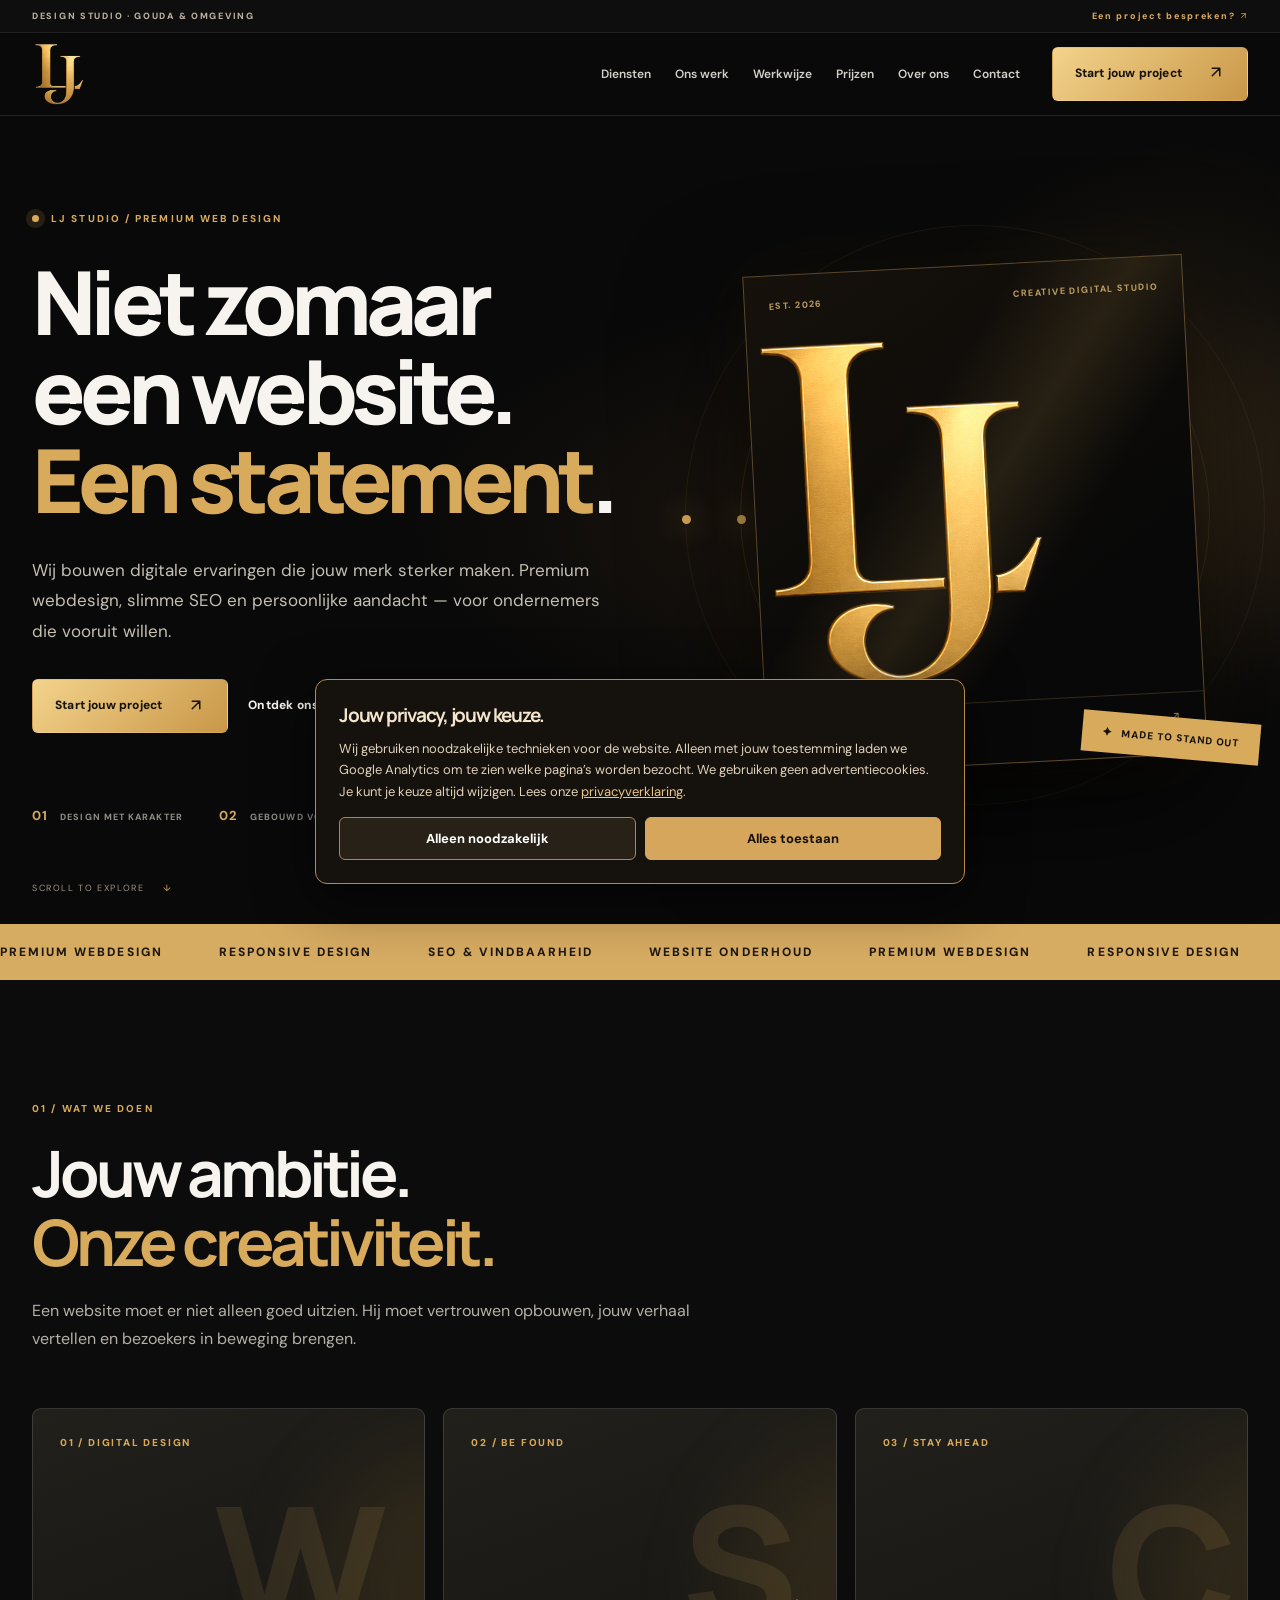
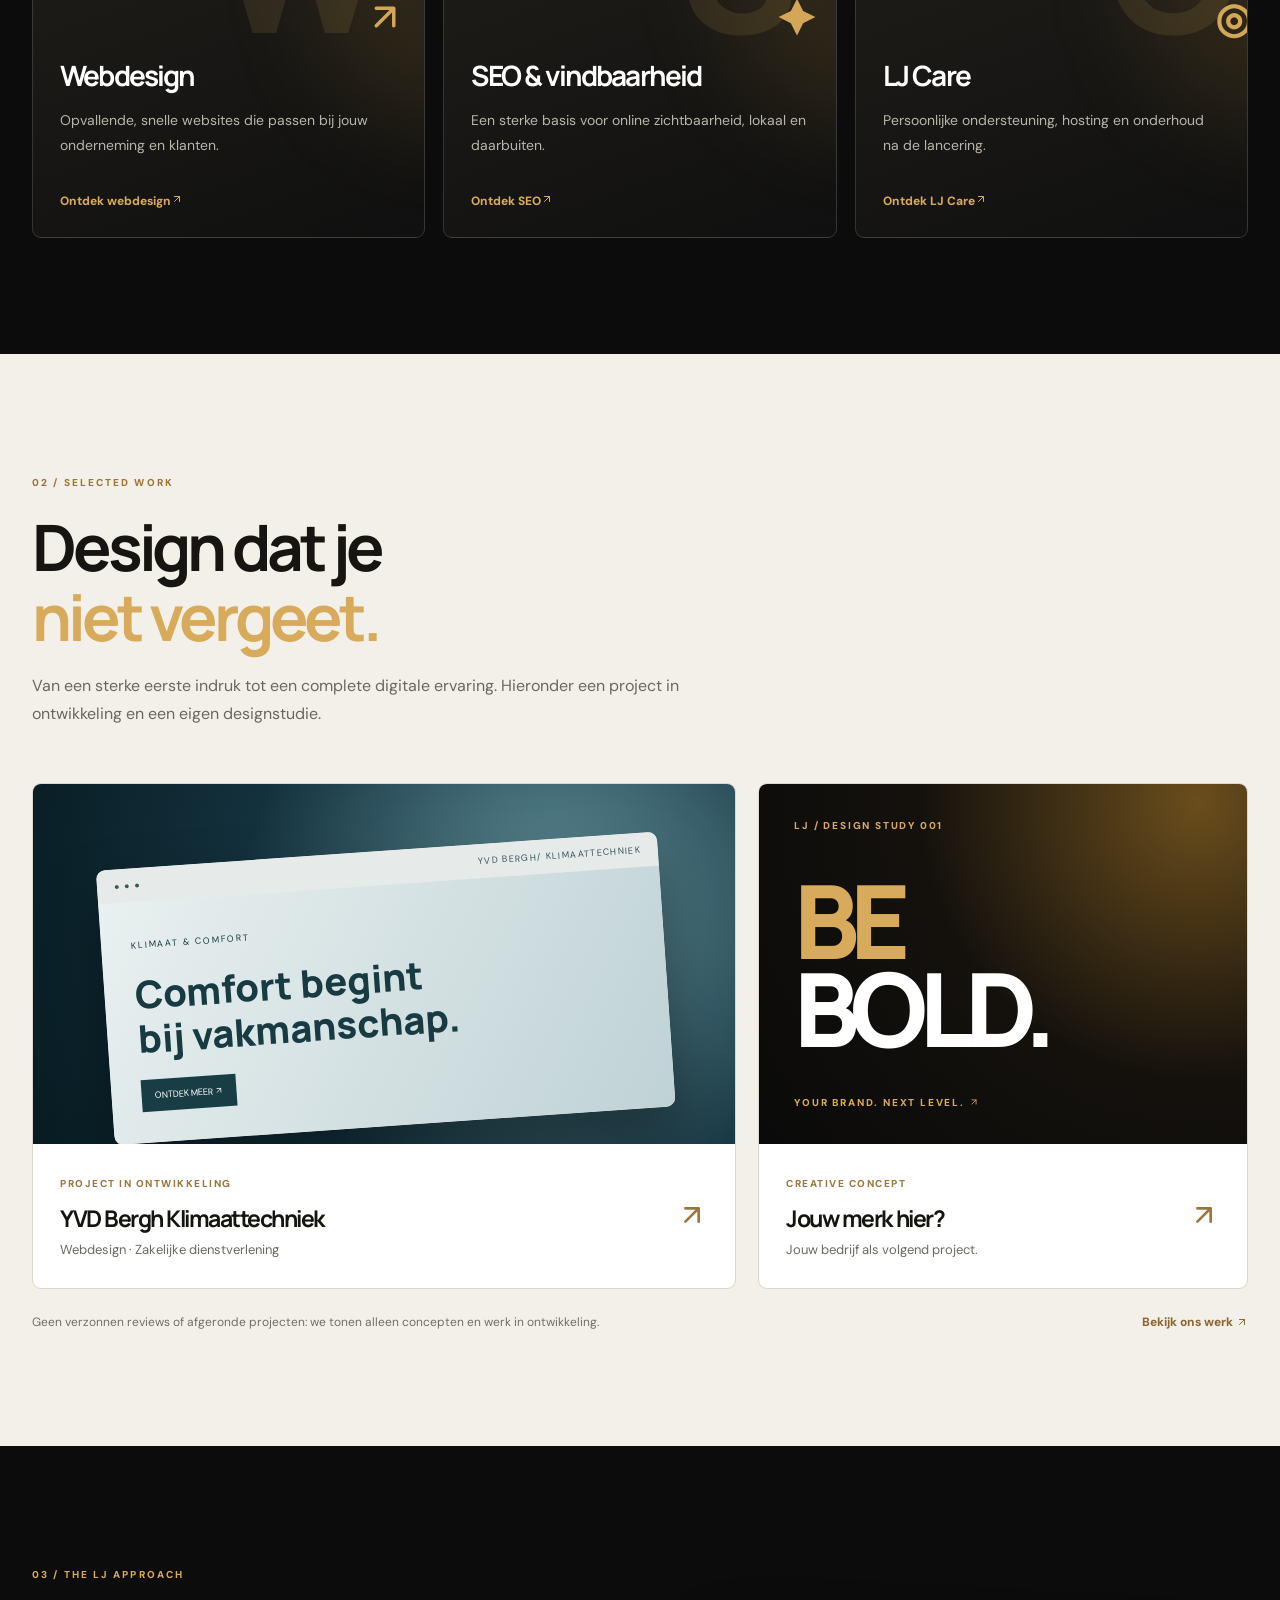
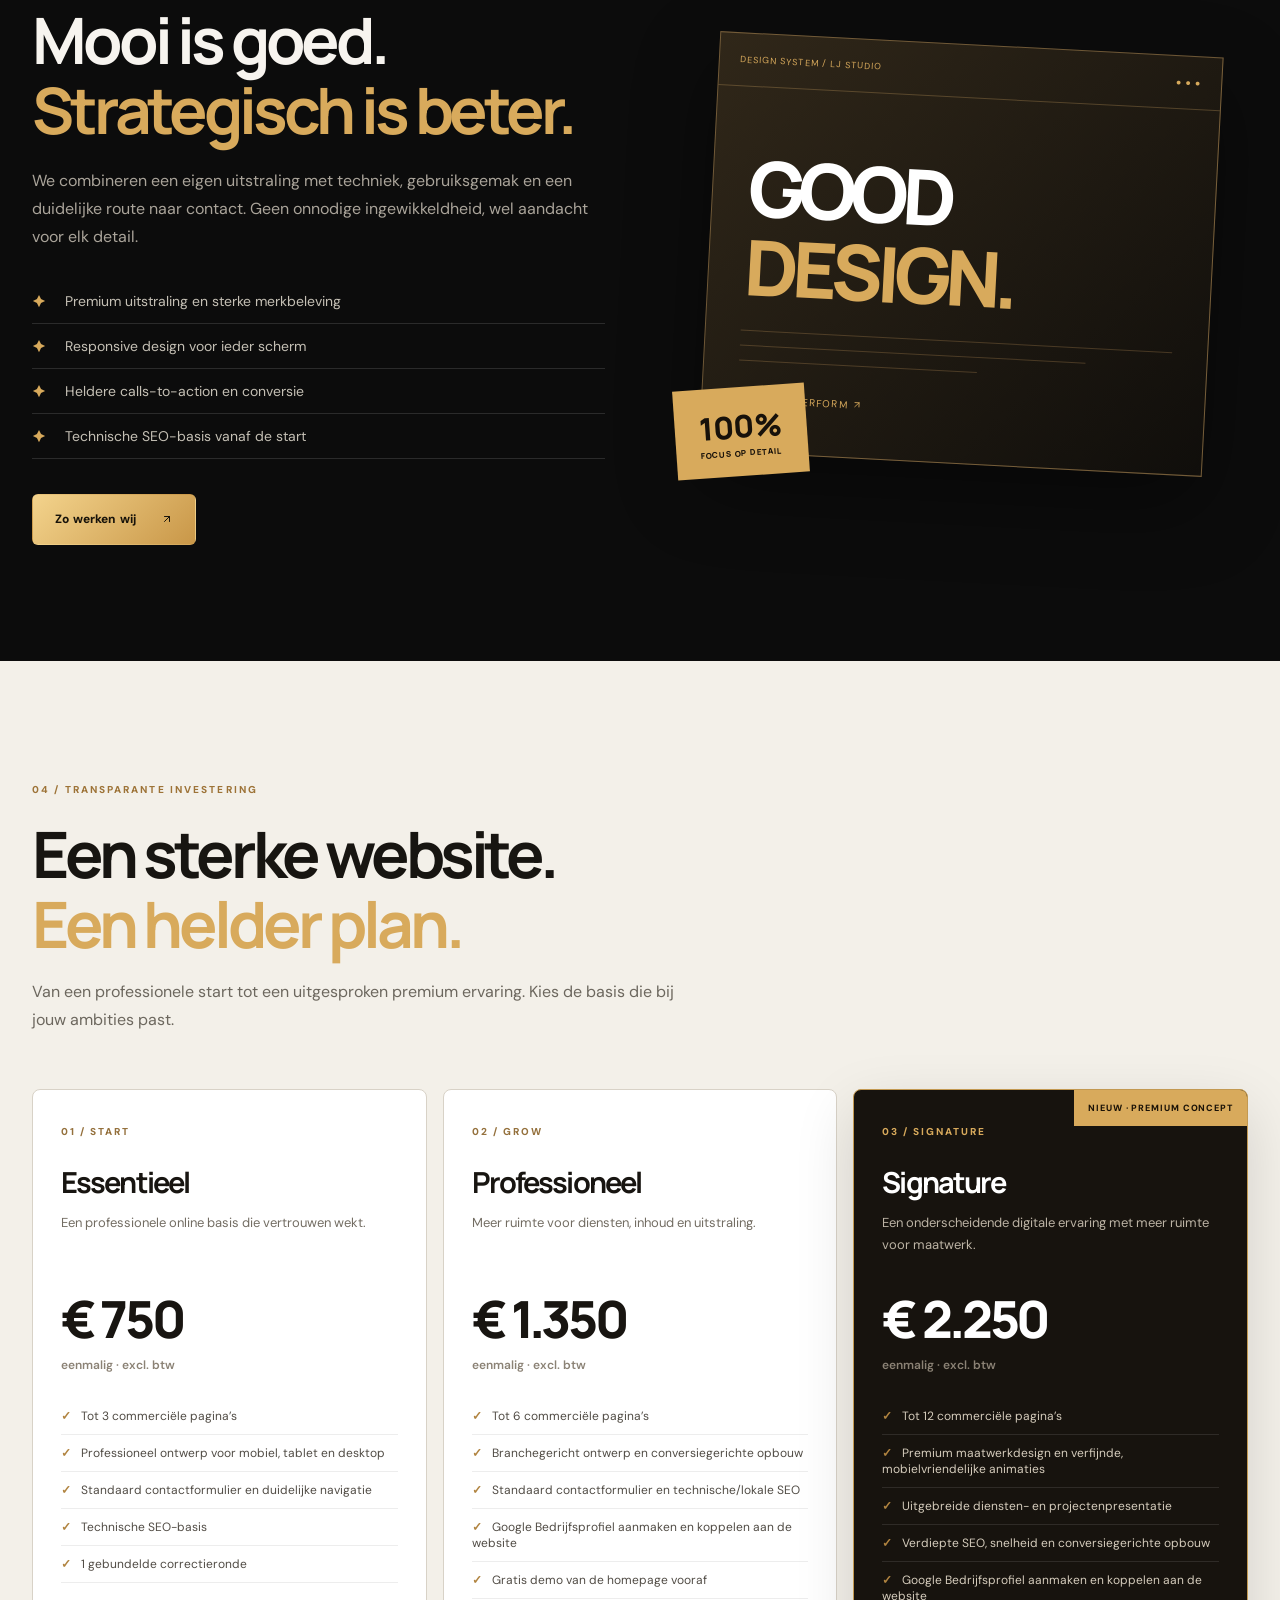
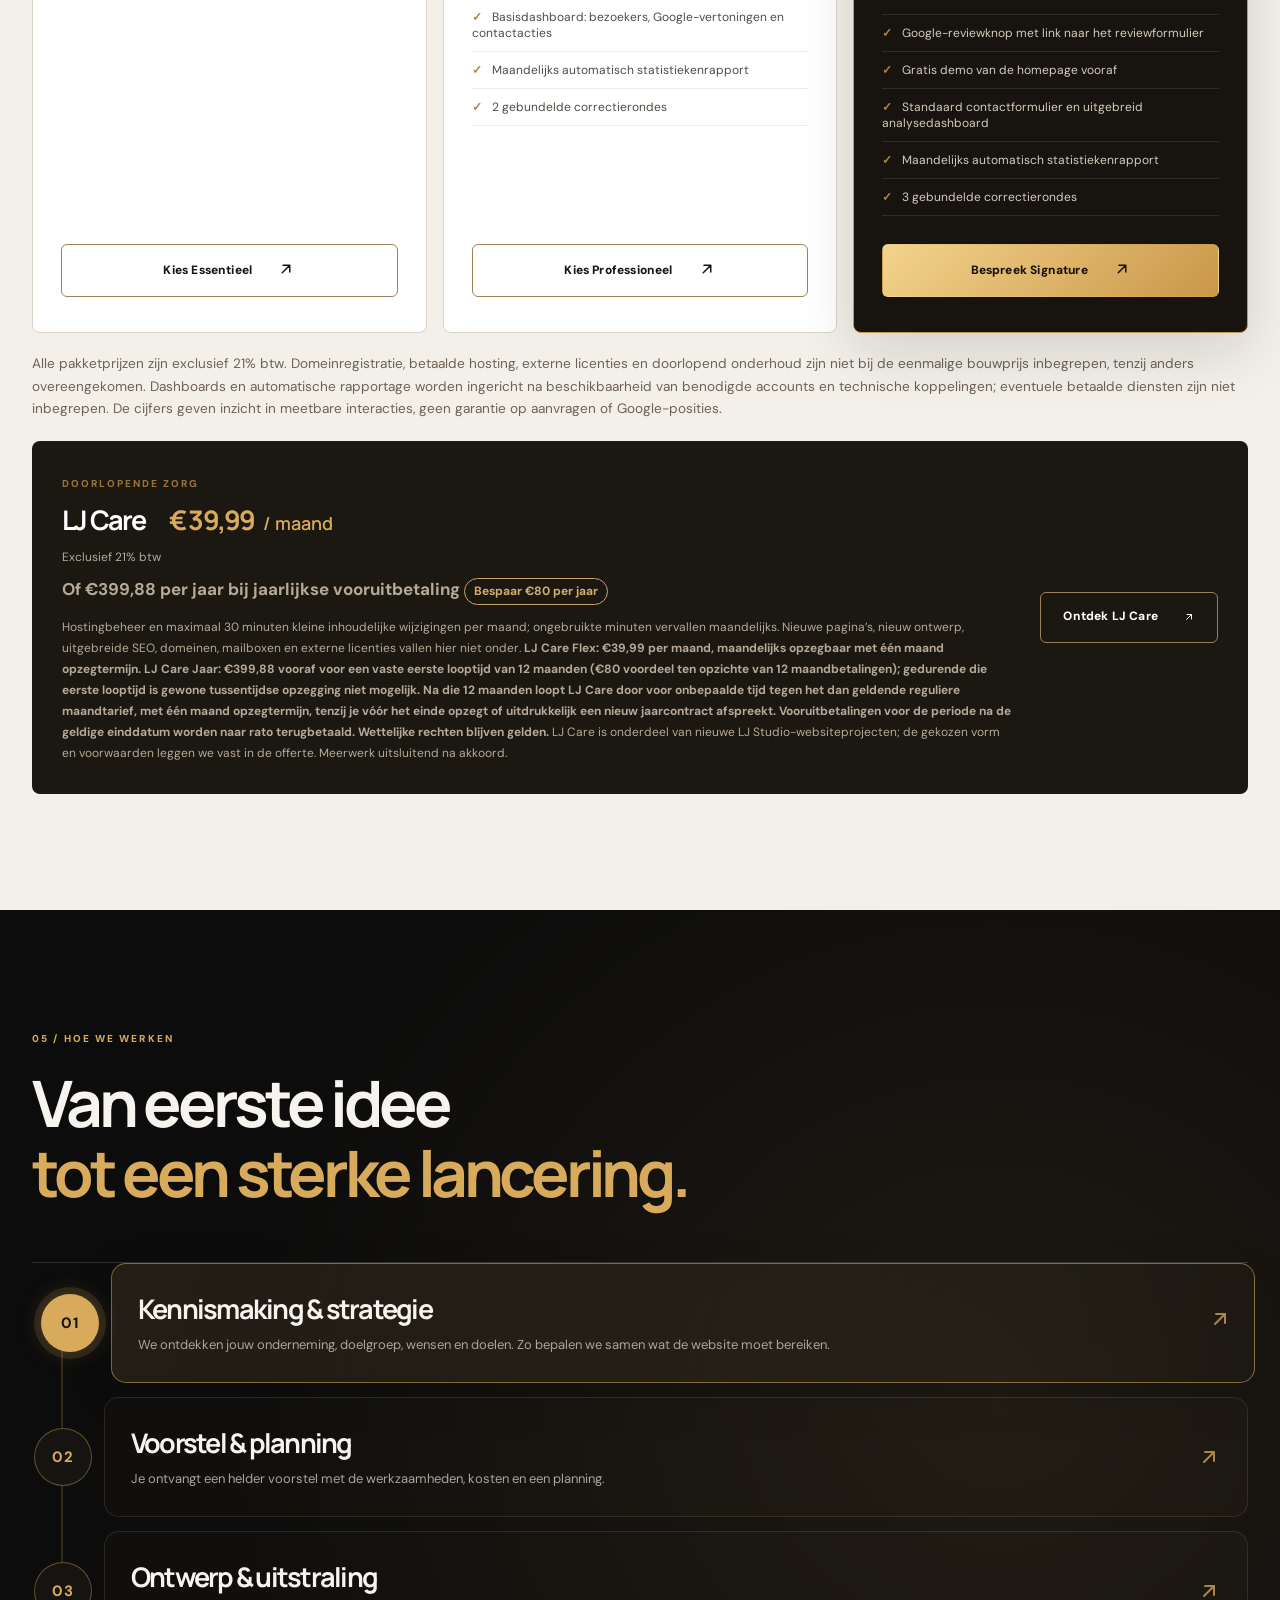
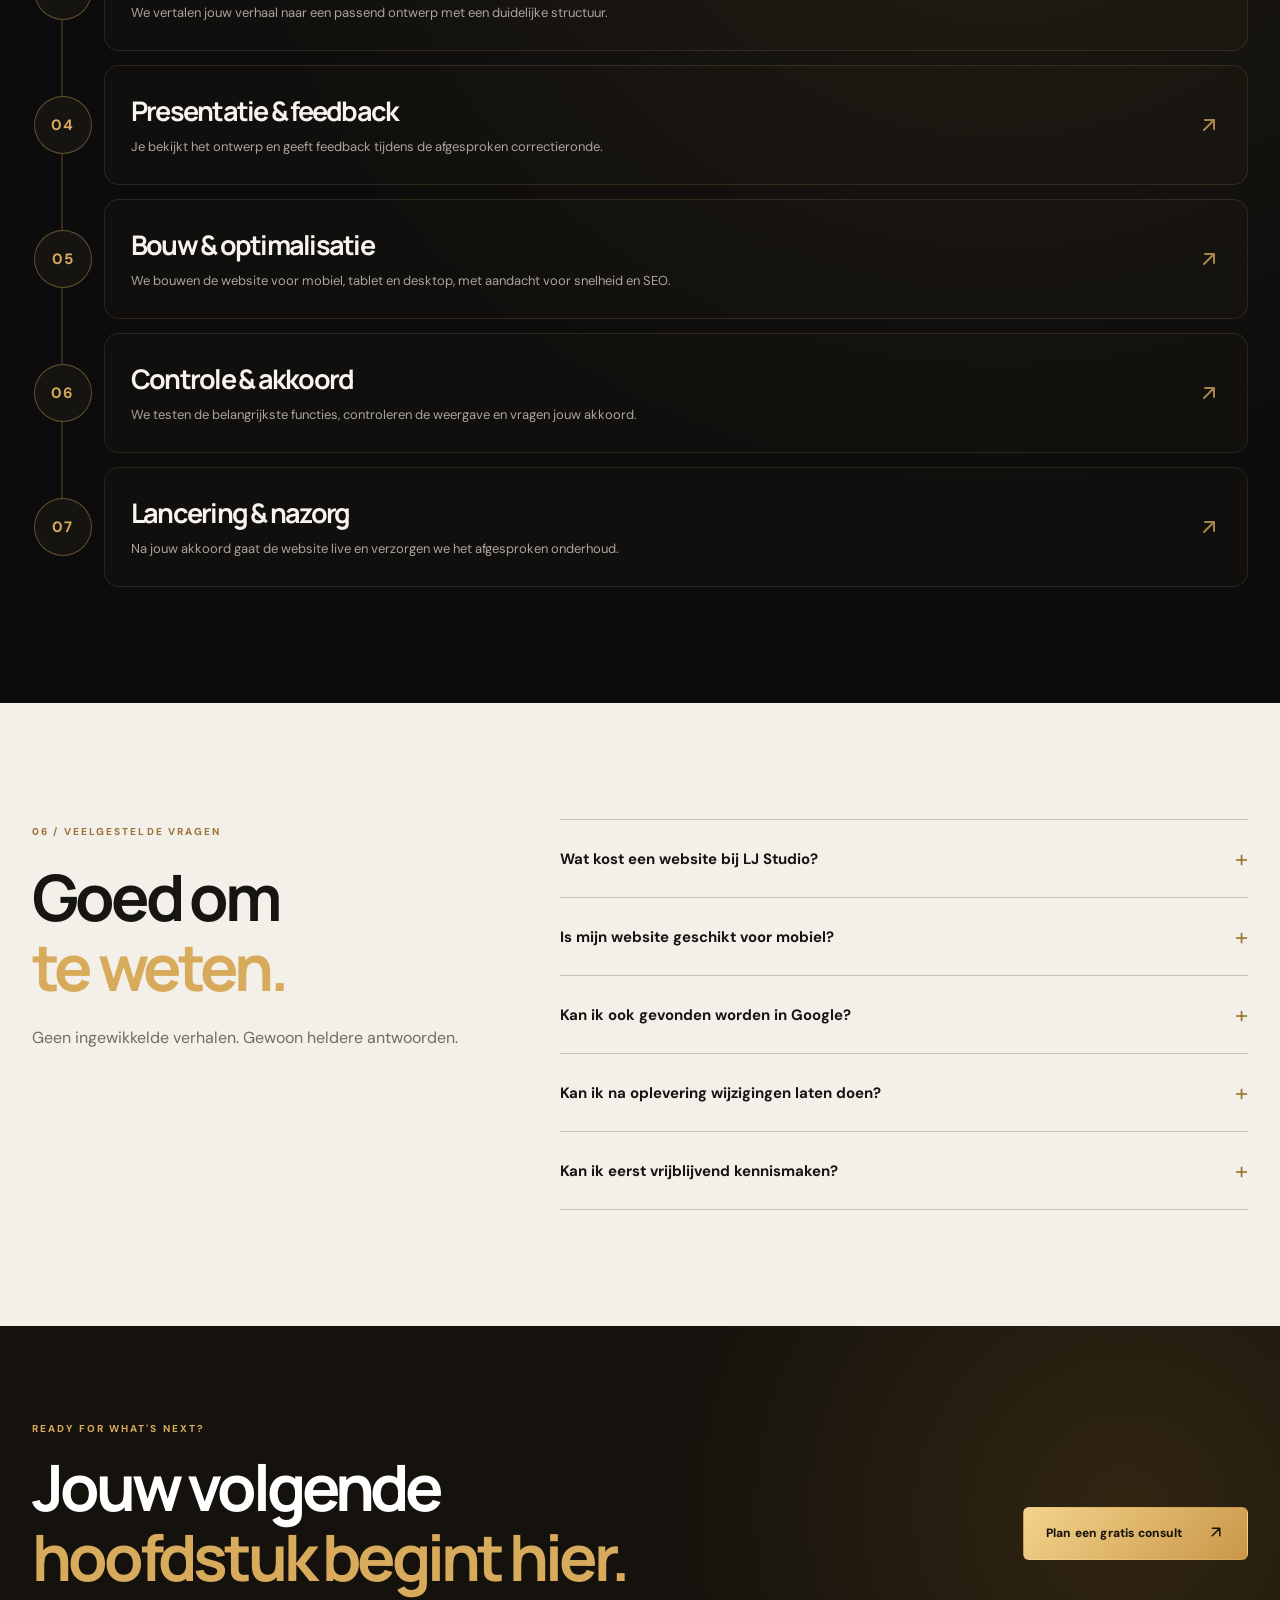
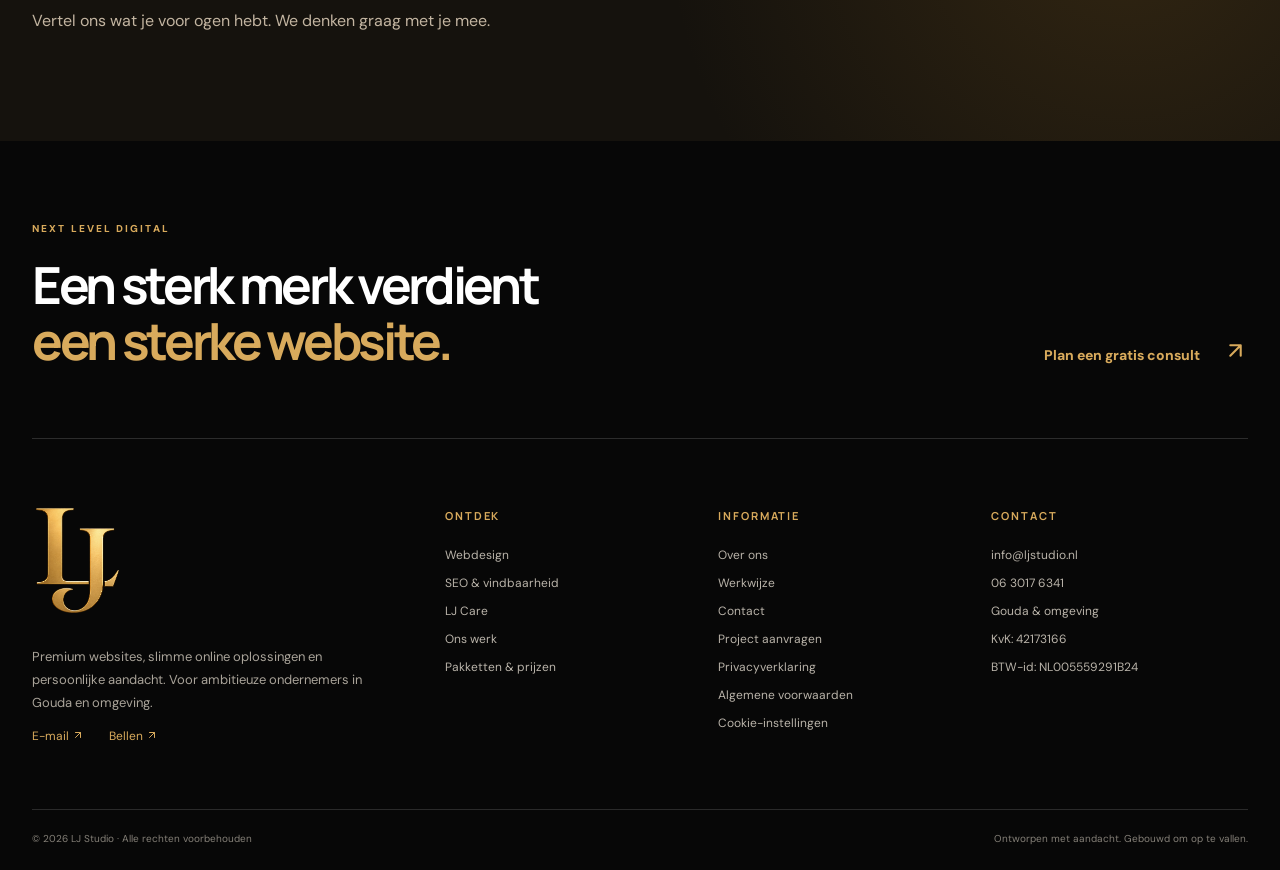
==== commit e7228de3: "Align LJ Care Flex and 12-month contract terms across index.html" ====
--- a/index.html
+++ b/index.html
@@ -31,7 +31,7 @@
 <div aria-label="Onze expertise" class="marquee"><div class="marquee-track"><div class="marquee-group"><span>PREMIUM WEBDESIGN</span><span>RESPONSIVE DESIGN</span><span>SEO &amp; VIND­BAARHEID</span><span>WEBSITE ONDERHOUD</span></div><div class="marquee-group" aria-hidden="true"><span>PREMIUM WEBDESIGN</span><span>RESPONSIVE DESIGN</span><span>SEO &amp; VIND­BAARHEID</span><span>WEBSITE ONDERHOUD</span></div><div class="marquee-group" aria-hidden="true"><span>PREMIUM WEBDESIGN</span><span>RESPONSIVE DESIGN</span><span>SEO &amp; VIND­BAARHEID</span><span>WEBSITE ONDERHOUD</span></div><div class="marquee-group" aria-hidden="true"><span>PREMIUM WEBDESIGN</span><span>RESPONSIVE DESIGN</span><span>SEO &amp; VIND­BAARHEID</span><span>WEBSITE ONDERHOUD</span></div><div class="marquee-group" aria-hidden="true"><span>PREMIUM WEBDESIGN</span><span>RESPONSIVE DESIGN</span><span>SEO &amp; VIND­BAARHEID</span><span>WEBSITE ONDERHOUD</span></div><div class="marquee-group" aria-hidden="true"><span>PREMIUM WEBDESIGN</span><span>RESPONSIVE DESIGN</span><span>SEO &amp; VIND­BAARHEID</span><span>WEBSITE ONDERHOUD</span></div><div class="marquee-group" aria-hidden="true"><span>PREMIUM WEBDESIGN</span><span>RESPONSIVE DESIGN</span><span>SEO &amp; VIND­BAARHEID</span><span>WEBSITE ONDERHOUD</span></div><div class="marquee-group" aria-hidden="true"><span>PREMIUM WEBDESIGN</span><span>RESPONSIVE DESIGN</span><span>SEO &amp; VIND­BAARHEID</span><span>WEBSITE ONDERHOUD</span></div></div></div>
 <section class="section section-dark" id="diensten"><div class="container"><div class="section-heading reveal"><span class="eyebrow">01 / WAT WE DOEN</span><h2>Jouw ambitie.<br/><em>Onze creativiteit.</em></h2><p>Een website moet er niet alleen goed uitzien. Hij moet vertrouwen opbouwen, jouw verhaal vertellen en bezoekers in beweging brengen.</p></div><div class="cards cards-service"><a class="service-card reveal" href="websites.html"><span class="service-no">01 / DIGITAL DESIGN</span><div class="service-symbol symbol-a">W<span><svg aria-hidden="true" focusable="false" width="1em" height="1em" viewBox="0 0 24 24" fill="none" stroke="currentColor" stroke-width="2" stroke-linecap="round" stroke-linejoin="round" style="display:inline-block;vertical-align:-0.12em;flex-shrink:0"><path d="M7 17 17 7M7 7h10v10"/></svg></span></div><div class="card-bottom"><h3>Webdesign</h3><p>Opvallende, snelle websites die passen bij jouw onderneming en klanten.</p><span class="card-action">Ontdek webdesign <svg aria-hidden="true" focusable="false" width="1em" height="1em" viewBox="0 0 24 24" fill="none" stroke="currentColor" stroke-width="2" stroke-linecap="round" stroke-linejoin="round" style="display:inline-block;vertical-align:-0.12em;flex-shrink:0"><path d="M7 17 17 7M7 7h10v10"/></svg></span></div></a><a class="service-card reveal" href="seo.html"><span class="service-no">02 / BE FOUND</span><div class="service-symbol symbol-b">S<span><svg aria-hidden="true" focusable="false" width="1em" height="1em" viewBox="0 0 24 24" fill="currentColor" style="display:inline-block;vertical-align:-0.12em;flex-shrink:0"><path d="M12 1.5 15.5 8.5 22.5 12 15.5 15.5 12 22.5 8.5 15.5 1.5 12 8.5 8.5Z"/></svg></span></div><div class="card-bottom"><h3>SEO &amp; vindbaarheid</h3><p>Een sterke basis voor online zichtbaarheid, lokaal en daarbuiten.</p><span class="card-action">Ontdek SEO <svg aria-hidden="true" focusable="false" width="1em" height="1em" viewBox="0 0 24 24" fill="none" stroke="currentColor" stroke-width="2" stroke-linecap="round" stroke-linejoin="round" style="display:inline-block;vertical-align:-0.12em;flex-shrink:0"><path d="M7 17 17 7M7 7h10v10"/></svg></span></div></a><a class="service-card reveal" href="onderhoud.html"><span class="service-no">03 / STAY AHEAD</span><div class="service-symbol symbol-c">C<span>◎</span></div><div class="card-bottom"><h3>LJ Care</h3><p>Persoonlijke ondersteuning, hosting en onderhoud na de lancering.</p><span class="card-action">Ontdek LJ Care <svg aria-hidden="true" focusable="false" width="1em" height="1em" viewBox="0 0 24 24" fill="none" stroke="currentColor" stroke-width="2" stroke-linecap="round" stroke-linejoin="round" style="display:inline-block;vertical-align:-0.12em;flex-shrink:0"><path d="M7 17 17 7M7 7h10v10"/></svg></span></div></a></div></div></section>
 <section class="section section-cream" id="portfolio"><div class="container"><div class="section-heading reveal"><span class="eyebrow">02 / SELECTED WORK</span><h2>Design dat je<br/><em>niet vergeet.</em></h2><p>Van een sterke eerste indruk tot een complete digitale ervaring. Hieronder een project in ontwikkeling en een eigen designstudie.</p></div><div class="work-grid"><a class="work-card work-large reveal" href="portfolio.html"><div class="work-art work-art-yvd"><div class="work-browser"><div class="work-browser-bar"><span>● ● ●</span><span>YVD BERGH/ KLIMAATTECHNIEK</span></div><div class="work-browser-content"><small>KLIMAAT &amp; COMFORT</small><strong>Comfort begint<br/>bij vakmanschap.</strong><span class="mock-btn">ONTDEK MEER <svg aria-hidden="true" focusable="false" width="1em" height="1em" viewBox="0 0 24 24" fill="none" stroke="currentColor" stroke-width="2" stroke-linecap="round" stroke-linejoin="round" style="display:inline-block;vertical-align:-0.12em;flex-shrink:0"><path d="M7 17 17 7M7 7h10v10"/></svg></span></div></div></div><div class="work-info"><div><span class="micro">PROJECT IN ONTWIKKELING</span><h3>YVD Bergh Klimaattechniek</h3><p>Webdesign · Zakelijke dienstverlening</p></div><span class="work-arrow"><svg aria-hidden="true" focusable="false" width="1em" height="1em" viewBox="0 0 24 24" fill="none" stroke="currentColor" stroke-width="2" stroke-linecap="round" stroke-linejoin="round" style="display:inline-block;vertical-align:-0.12em;flex-shrink:0"><path d="M7 17 17 7M7 7h10v10"/></svg></span></div></a><a class="work-card reveal" href="aanvraag.html"><div class="work-art work-art-brand"><span class="art-overline">LJ / DESIGN STUDY 001</span><strong>BE<br/><em>BOLD.</em></strong><span class="art-bottom">YOUR BRAND. NEXT LEVEL. <svg aria-hidden="true" focusable="false" width="1em" height="1em" viewBox="0 0 24 24" fill="none" stroke="currentColor" stroke-width="2" stroke-linecap="round" stroke-linejoin="round" style="display:inline-block;vertical-align:-0.12em;flex-shrink:0"><path d="M7 17 17 7M7 7h10v10"/></svg></span></div><div class="work-info"><div><span class="micro">CREATIVE CONCEPT</span><h3>Jouw merk hier?</h3><p>Jouw bedrijf als volgend project.</p></div><span class="work-arrow"><svg aria-hidden="true" focusable="false" width="1em" height="1em" viewBox="0 0 24 24" fill="none" stroke="currentColor" stroke-width="2" stroke-linecap="round" stroke-linejoin="round" style="display:inline-block;vertical-align:-0.12em;flex-shrink:0"><path d="M7 17 17 7M7 7h10v10"/></svg></span></div></a></div><div class="section-footer reveal"><span>Geen verzonnen reviews of afgeronde projecten: we tonen alleen concepten en werk in ontwikkeling.</span><a class="text-link" href="portfolio.html">Bekijk ons werk <svg aria-hidden="true" focusable="false" width="1em" height="1em" viewBox="0 0 24 24" fill="none" stroke="currentColor" stroke-width="2" stroke-linecap="round" stroke-linejoin="round" style="display:inline-block;vertical-align:-0.12em;flex-shrink:0"><path d="M7 17 17 7M7 7h10v10"/></svg></a></div></div></section>
-<section class="section section-dark"><div class="container split feature-split"><div class="split-copy reveal"><span class="eyebrow">03 / THE LJ APPROACH</span><h2>Mooi is goed.<br/><em>Strategisch is beter.</em></h2><p>We combineren een eigen uitstraling met techniek, gebruiksgemak en een duidelijke route naar contact. Geen onnodige ingewikkeldheid, wel aandacht voor elk detail.</p><ul class="feature-list"><li><span><svg aria-hidden="true" focusable="false" width="1em" height="1em" viewBox="0 0 24 24" fill="currentColor" style="display:inline-block;vertical-align:-0.12em;flex-shrink:0"><path d="M12 1.5 15.5 8.5 22.5 12 15.5 15.5 12 22.5 8.5 15.5 1.5 12 8.5 8.5Z"/></svg></span> Premium uitstraling en sterke merkbeleving</li><li><span><svg aria-hidden="true" focusable="false" width="1em" height="1em" viewBox="0 0 24 24" fill="currentColor" style="display:inline-block;vertical-align:-0.12em;flex-shrink:0"><path d="M12 1.5 15.5 8.5 22.5 12 15.5 15.5 12 22.5 8.5 15.5 1.5 12 8.5 8.5Z"/></svg></span> Responsive design voor ieder scherm</li><li><span><svg aria-hidden="true" focusable="false" width="1em" height="1em" viewBox="0 0 24 24" fill="currentColor" style="display:inline-block;vertical-align:-0.12em;flex-shrink:0"><path d="M12 1.5 15.5 8.5 22.5 12 15.5 15.5 12 22.5 8.5 15.5 1.5 12 8.5 8.5Z"/></svg></span> Heldere calls-to-action en conversie</li><li><span><svg aria-hidden="true" focusable="false" width="1em" height="1em" viewBox="0 0 24 24" fill="currentColor" style="display:inline-block;vertical-align:-0.12em;flex-shrink:0"><path d="M12 1.5 15.5 8.5 22.5 12 15.5 15.5 12 22.5 8.5 15.5 1.5 12 8.5 8.5Z"/></svg></span> Technische SEO-basis vanaf de start</li></ul><a class="btn btn-gold" href="werkwijze.html">Zo werken wij <svg aria-hidden="true" focusable="false" width="1em" height="1em" viewBox="0 0 24 24" fill="none" stroke="currentColor" stroke-width="2" stroke-linecap="round" stroke-linejoin="round" style="display:inline-block;vertical-align:-0.12em;flex-shrink:0"><path d="M7 17 17 7M7 7h10v10"/></svg></a></div><div class="split-art reveal"><div class="art-shell"><div class="art-shell-head"><span>DESIGN SYSTEM / LJ STUDIO</span><span>● ● ●</span></div><div class="art-shell-body"><div class="art-giant">GOOD<br/><em>DESIGN.</em></div><div class="art-lines"><i></i><i></i><i></i></div><span>MADE TO PERFORM <svg aria-hidden="true" focusable="false" width="1em" height="1em" viewBox="0 0 24 24" fill="none" stroke="currentColor" stroke-width="2" stroke-linecap="round" stroke-linejoin="round" style="display:inline-block;vertical-align:-0.12em;flex-shrink:0"><path d="M7 17 17 7M7 7h10v10"/></svg></span></div></div><div class="art-float">100%<small>FOCUS OP DETAIL</small></div></div></div></section>
+<section class="section section-dark"><div class="container split feature-split"><div class="split-copy reveal"><span class="eyebrow">03 / THE LJ APPROACH</span><h2>Mooi is goed.<br/><em>Strategisch is beter.</em></h2><p>We combineren een eigen uitstraling met techniek, gebruiksgemak en een duidelijke route naar contact. Geen onnodige ingewikkeldheid, wel aandacht voor elk detail.</p><ul class="feature-list"><li><span><svg aria-hidden="true" focusable="false" width="1em" height="1em" viewBox="0 0 24 24" fill="currentColor" style="display:inline-block;vertical-align:-0.12em;flex-shrink:0"><path d="M12 1.5 15.5 8.5 22.5 12 15.5 15.5 12 22.5 8.5 15.5 1.5 12 8.5 8.5Z"/></svg></span> Premium uitstraling en sterke merkbeleving</li><li><span><svg aria-hidden="true" focusable="false" width="1em" height="1em" viewBox="0 0 24 24" fill="currentColor" style="display:inline-block;vertical-align:-0.12em;flex-shrink:0"><path d="M12 1.5 15.5 8.5 22.5 12 15.5 15.5 12 22.5 8.5 15.5 1.5 12 8.5 8.5Z"/></svg></span> Responsive design voor ieder scherm</li><li><span><svg aria-hidden="true" focusable="false" width="1em" height="1em" viewBox="0 0 24 24" fill="currentColor" style="display:inline-block;vertical-align:-0.12em;flex-shrink:0"><path d="M12 1.5 15.5 8.5 22.5 12 15.5 15.5 12 22.5 8.5 15.5 1.5 12 8.5 8.5Z"/></svg></span> Heldere calls-to-action en conversie</li><li><span><svg aria-hidden="true" focusable="false" width="1em" height="1em" viewBox="0 0 24 24" fill="currentColor" style="display:inline-block;vertical-align:-0.12em;flex-shrink:0"><path d="M12 1.5 15.5 8.5 22.5 12 15.5 15.5 12 22.5 8.5 15.5 1.5 12 8.5 8.5Z"/></svg></span> Technische SEO-basis vanaf de start</li></ul><a class="btn btn-gold" href="werkwijze.html">Zo werken wij <svg aria-hidden="true" focusable="false" width="1em" height="1em" viewBox="0 0 24 24" fill="none" stroke="currentColor" stroke-width="2" stroke-linecap="round" stroke-linejoin="round" style="display:inline-block;vertical-align:-0.12em;flex-shrink:0"><path d="M7 17 17 7M7 7h10v10"/></svg></a></div><div class="split-art reveal"><div class="art-shell"><div class="art-shell-head"><span>DESIGN SYSTEM / LJ STUDIO</span><span>● ● ●</span></div><div class="art-shell-body"><div class="art-giant">GOOD<br/><em>DESIGN.</em></div><div class="art-lines"><i></i><i></i><i></i></div><span>MADE TO PERFORM <svg aria-hidden="true" focusable="false" width="1em" height="1em" viewBox="0 0 24 24" fill="none" stroke="currentColor" stroke-width="2" stroke-linecap="round" stroke-linejoin="round" style="display:inline-block;vertical-align:-0.12em;flex-shrink:0"><path d="M7 17 17 7M7 7h10v10"/></svg></span></div></div><div class="art-float">100%<small>FOCUS OP DETAIL</small></div></div></section>
 <section class="section section-cream" id="prijzen"><div class="container"><div class="section-heading reveal"><span class="eyebrow">04 / TRANSPARANTE INVESTERING</span><h2>Een sterke website.<br/><em>Een helder plan.</em></h2><p>Van een professionele start tot een uitgesproken premium ervaring. Kies de basis die bij jouw ambities past.</p></div><div class="price-grid three">
 
       <article class="price-card reveal">
@@ -94,7 +94,7 @@
         <span class="eyebrow">DOORLOPENDE ZORG</span>
         <h3>LJ Care <span style="display:inline-flex;align-items:baseline;gap:8px;flex-wrap:nowrap;white-space:nowrap"><span class="price-count" data-count-price="39.99">€39,99</span> <small style="font-family:inherit;font-size:clamp(15px,1.5vw,18px);font-weight:600;line-height:1.4;letter-spacing:0;color:inherit">/ maand</small></span></h3>
         <p style="margin:0 0 8px;font-size:12px;color:#b5aa99">Exclusief 21% btw</p><p style="margin:8px 0 12px;font-size:clamp(14px,1.6vw,17px);font-weight:700;line-height:1.6">Of <strong>€399,88 per jaar</strong> bij jaarlijkse vooruitbetaling <span style="display:inline-block;padding:3px 9px;border:1px solid #c9a36b;border-radius:99px;color:#d3ad70;font-size:12px;white-space:nowrap">Bespaar €80 per jaar</span></p>
-        <p>Hostingbeheer en maximaal 30 minuten kleine inhoudelijke wijzigingen per maand. Nieuwe pagina’s, nieuw ontwerp, uitgebreide SEO en externe licenties vallen hier niet onder. <strong>Of kies €399,88 per jaar bij jaarlijkse vooruitbetaling: €80 voordeel ten opzichte van twaalf maandbetalingen.</strong> LJ Care is verplicht bij nieuwe LJ Studio-websites; de betalingsfrequentie kies je tijdens je aanvraag. <strong>Vanaf de start maandelijks opzegbaar met één maand opzegtermijn, ook bij jaarbetaling.</strong> Ongebruikte vooruitbetaling na beëindiging naar rato terug.</p>
+        <p>Hostingbeheer en maximaal 30 minuten kleine inhoudelijke wijzigingen per maand; ongebruikte minuten vervallen maandelijks. Nieuwe pagina’s, nieuw ontwerp, uitgebreide SEO, domeinen, mailboxen en externe licenties vallen hier niet onder. <strong>LJ Care Flex: €39,99 per maand, maandelijks opzegbaar met één maand opzegtermijn. LJ Care Jaar: €399,88 vooraf voor een vaste eerste looptijd van 12 maanden (€80 voordeel ten opzichte van 12 maandbetalingen); gedurende die eerste looptijd is gewone tussentijdse opzegging niet mogelijk. Na die 12 maanden loopt LJ Care door voor onbepaalde tijd tegen het dan geldende reguliere maandtarief, met één maand opzegtermijn, tenzij je vóór het einde opzegt of uitdrukkelijk een nieuw jaarcontract afspreekt. Vooruitbetalingen voor de periode na de geldige einddatum worden naar rato terugbetaald. Wettelijke rechten blijven gelden.</strong> LJ Care is onderdeel van nieuwe LJ Studio-websiteprojecten; de gekozen vorm en voorwaarden leggen we vast in de offerte. Meerwerk uitsluitend na akkoord.</p>
       </div>
       <a class="btn btn-outline" href="onderhoud.html">Ontdek LJ Care ↗</a>
     </div></div></section>
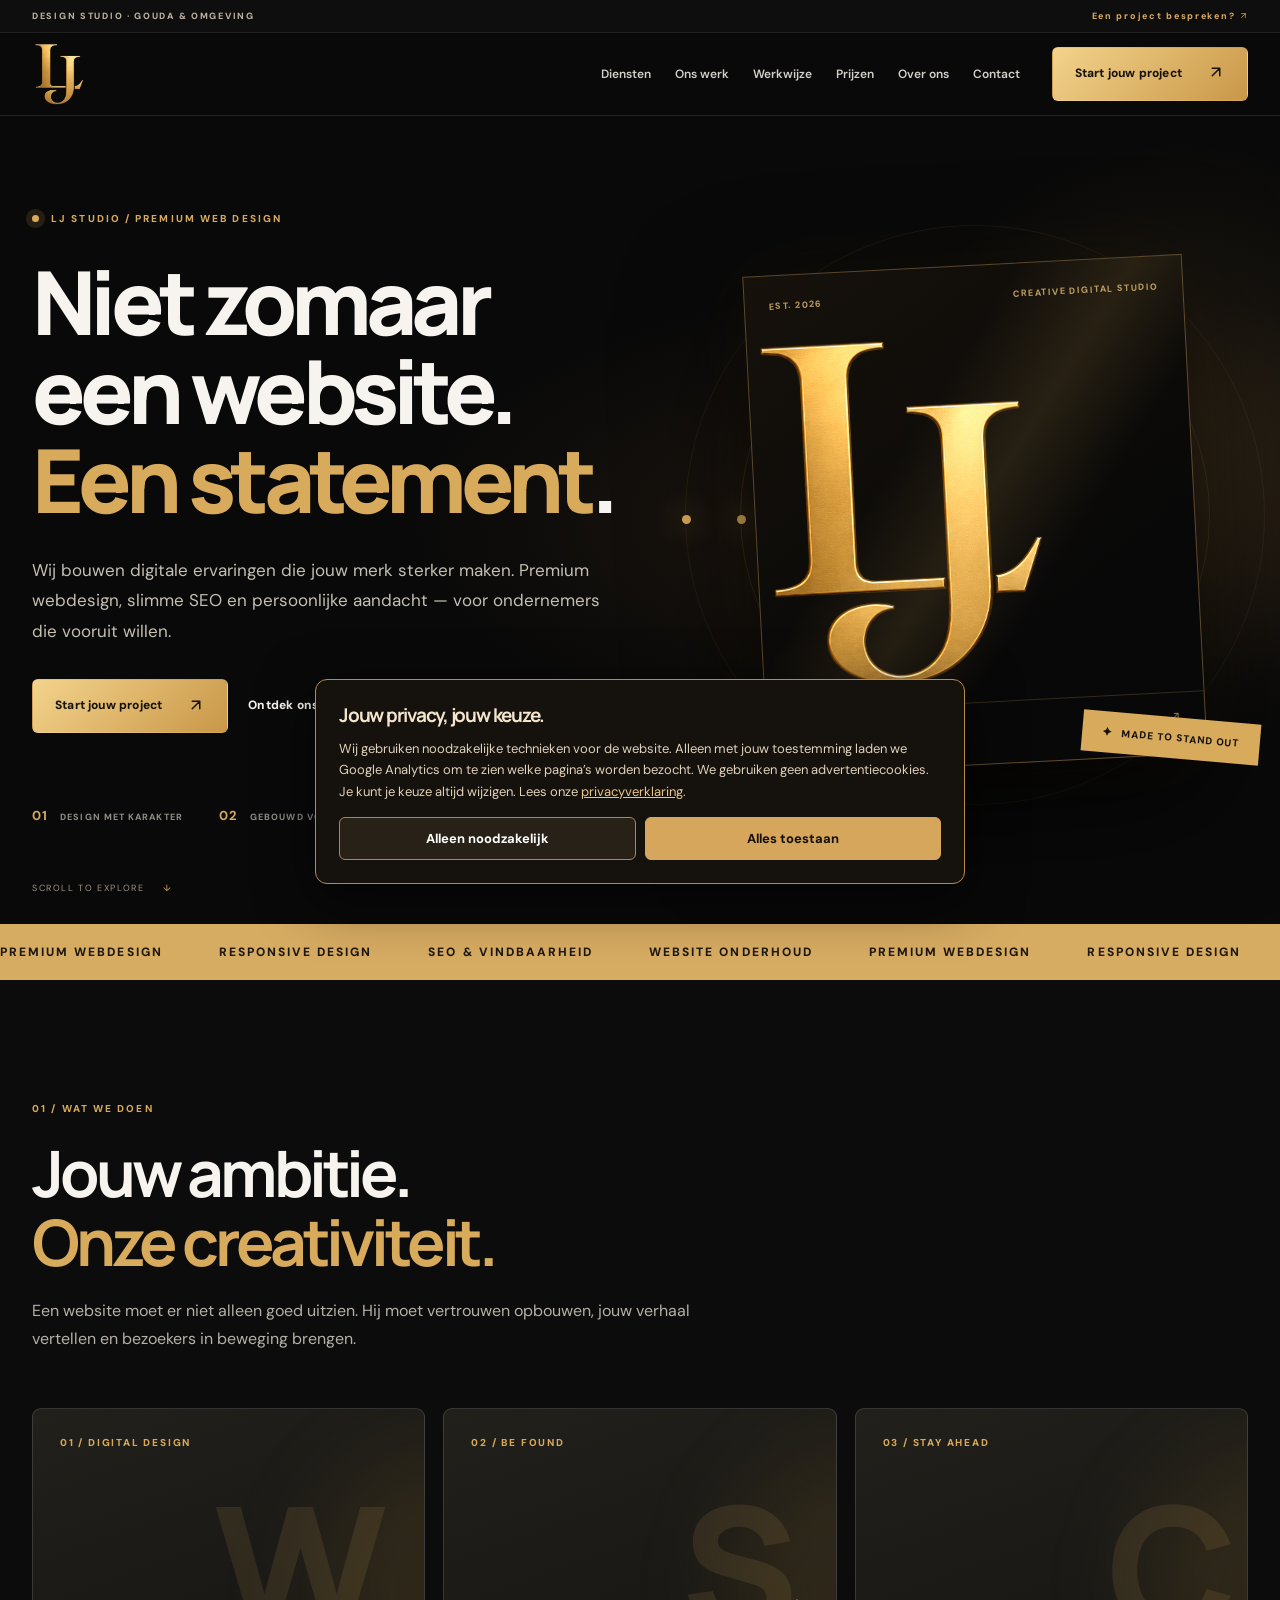
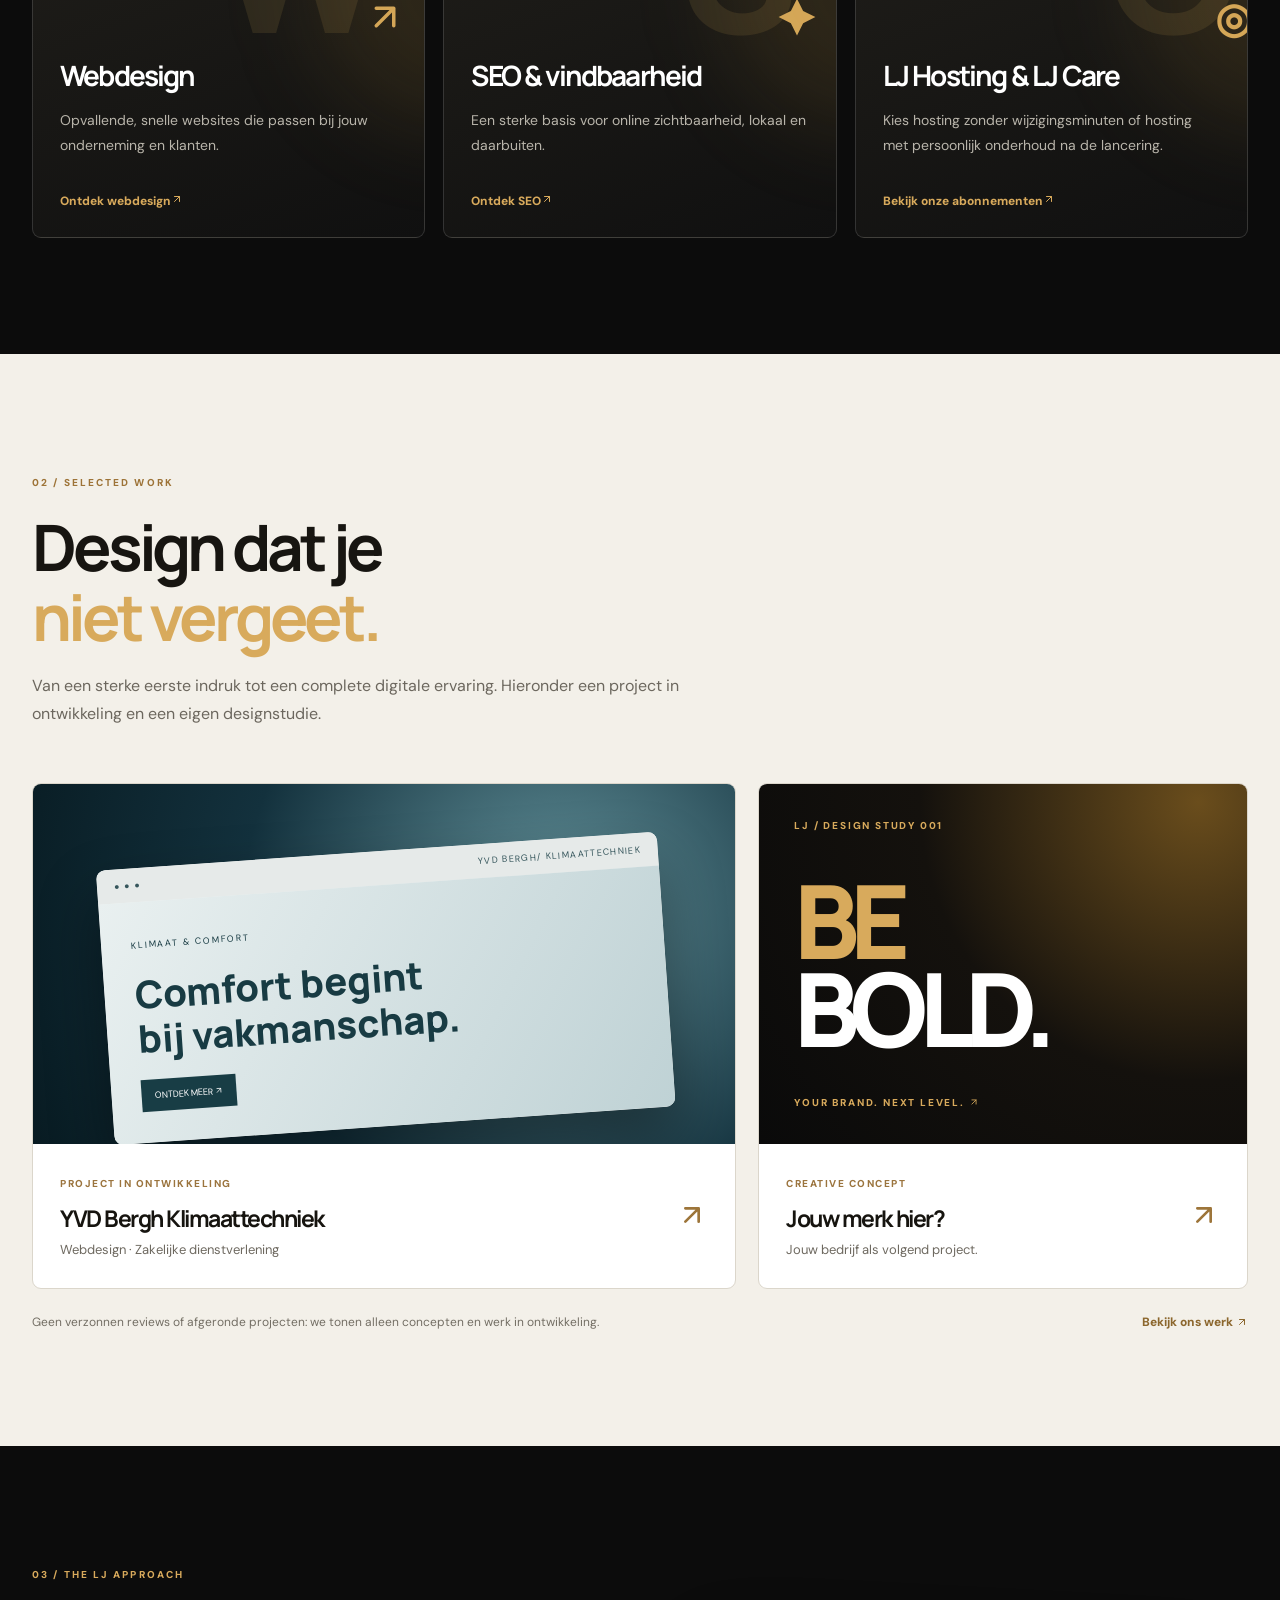
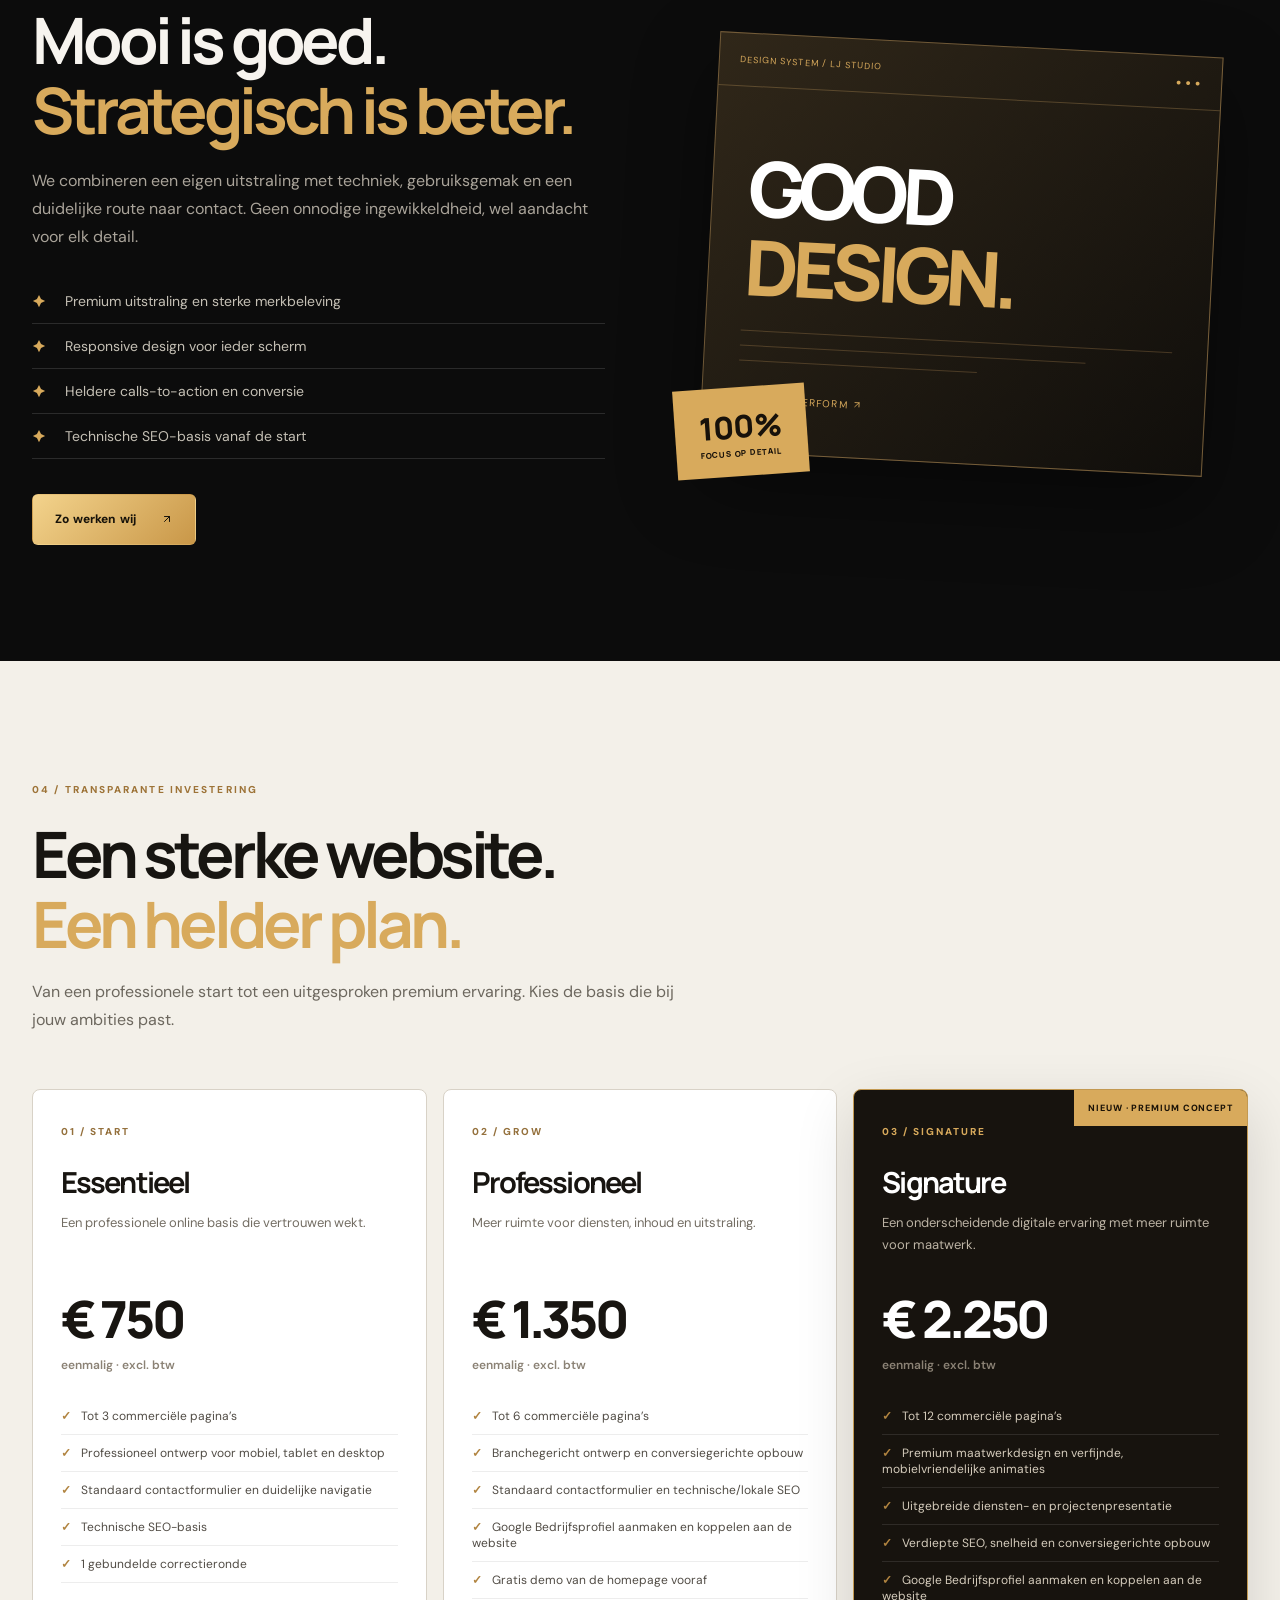
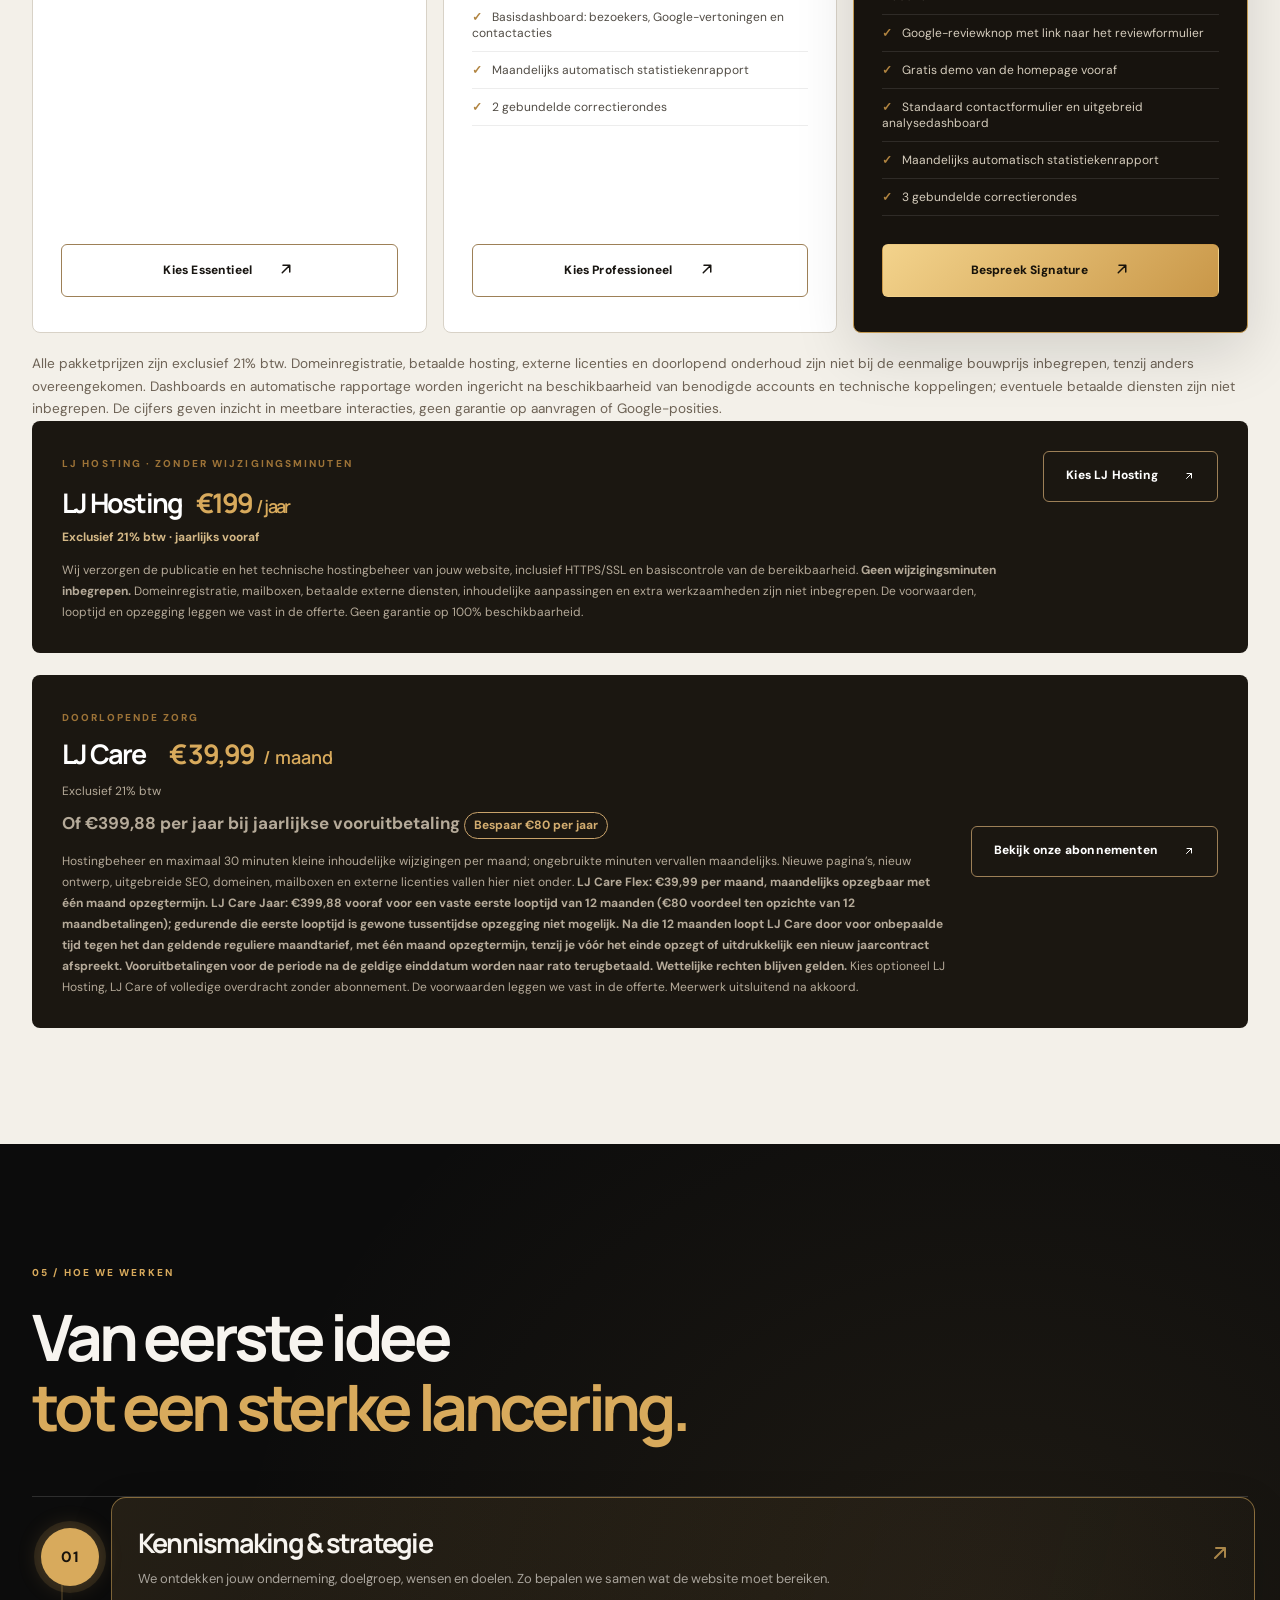
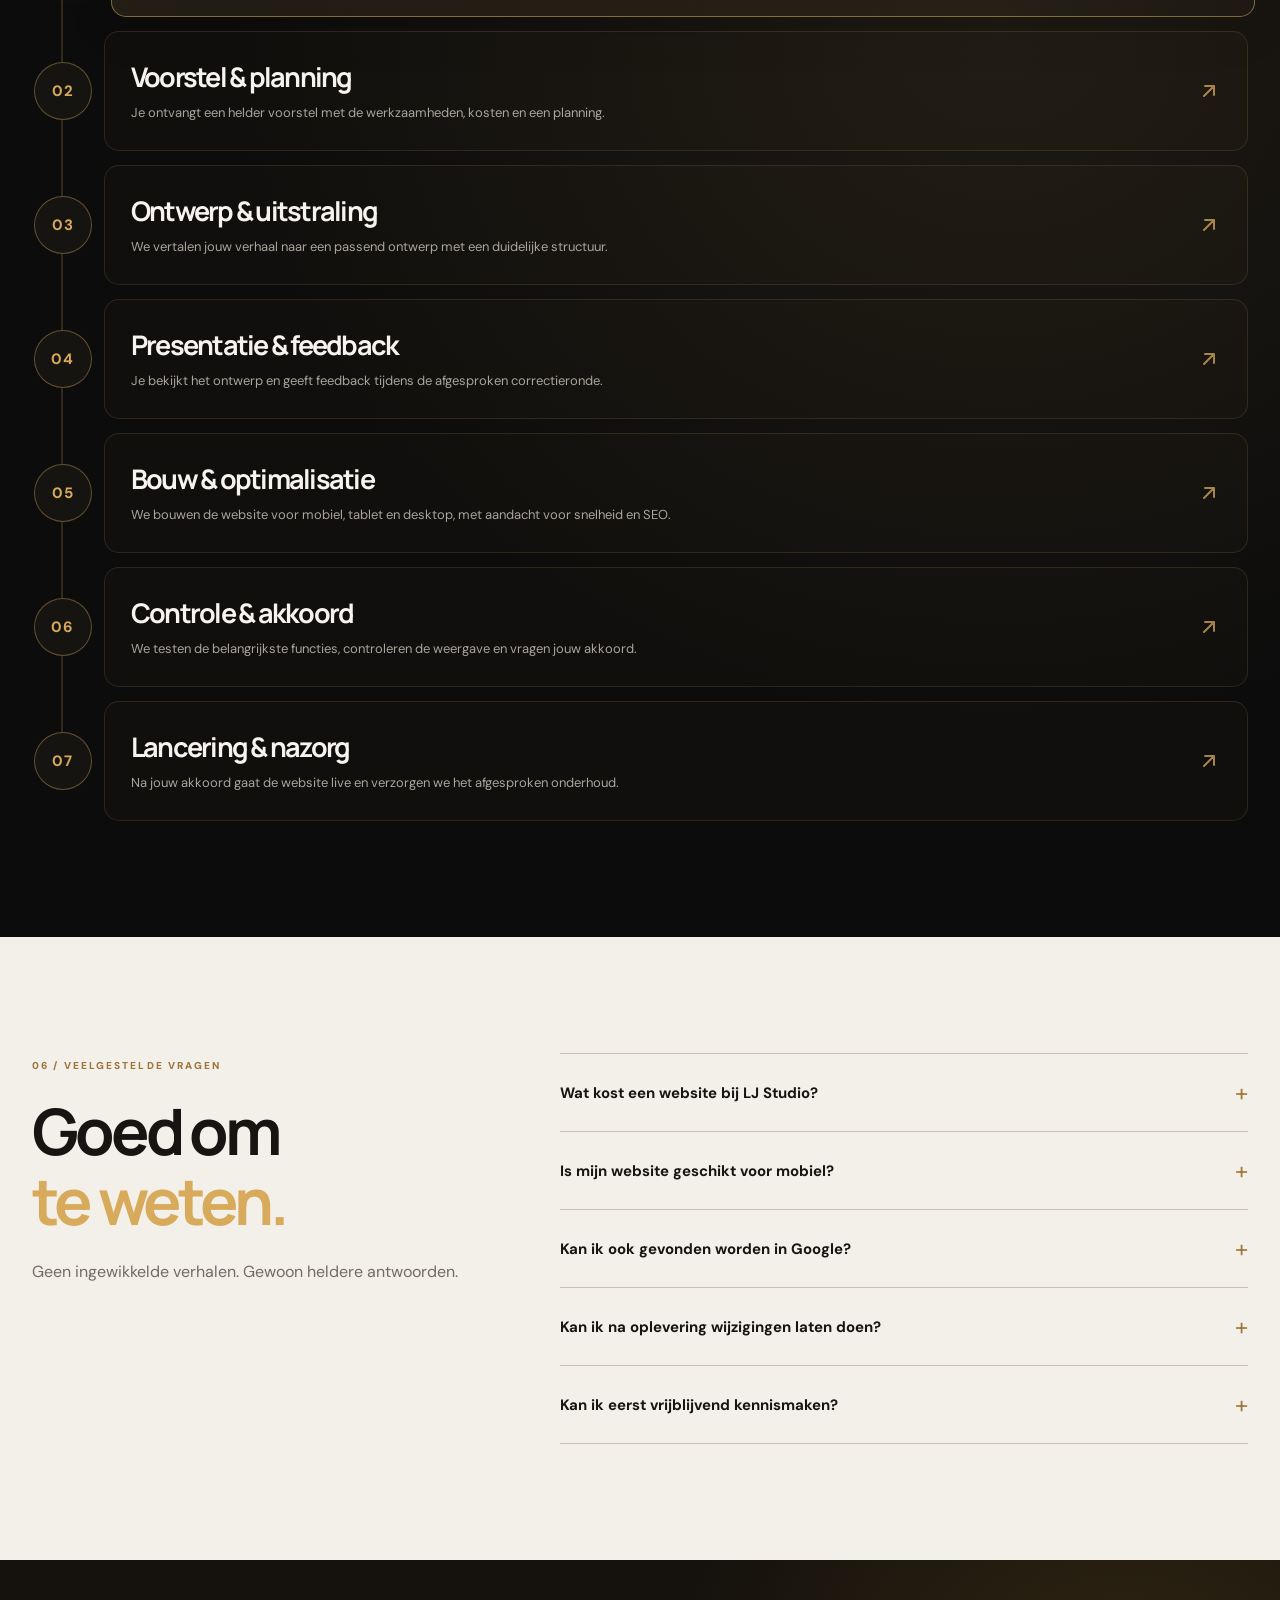
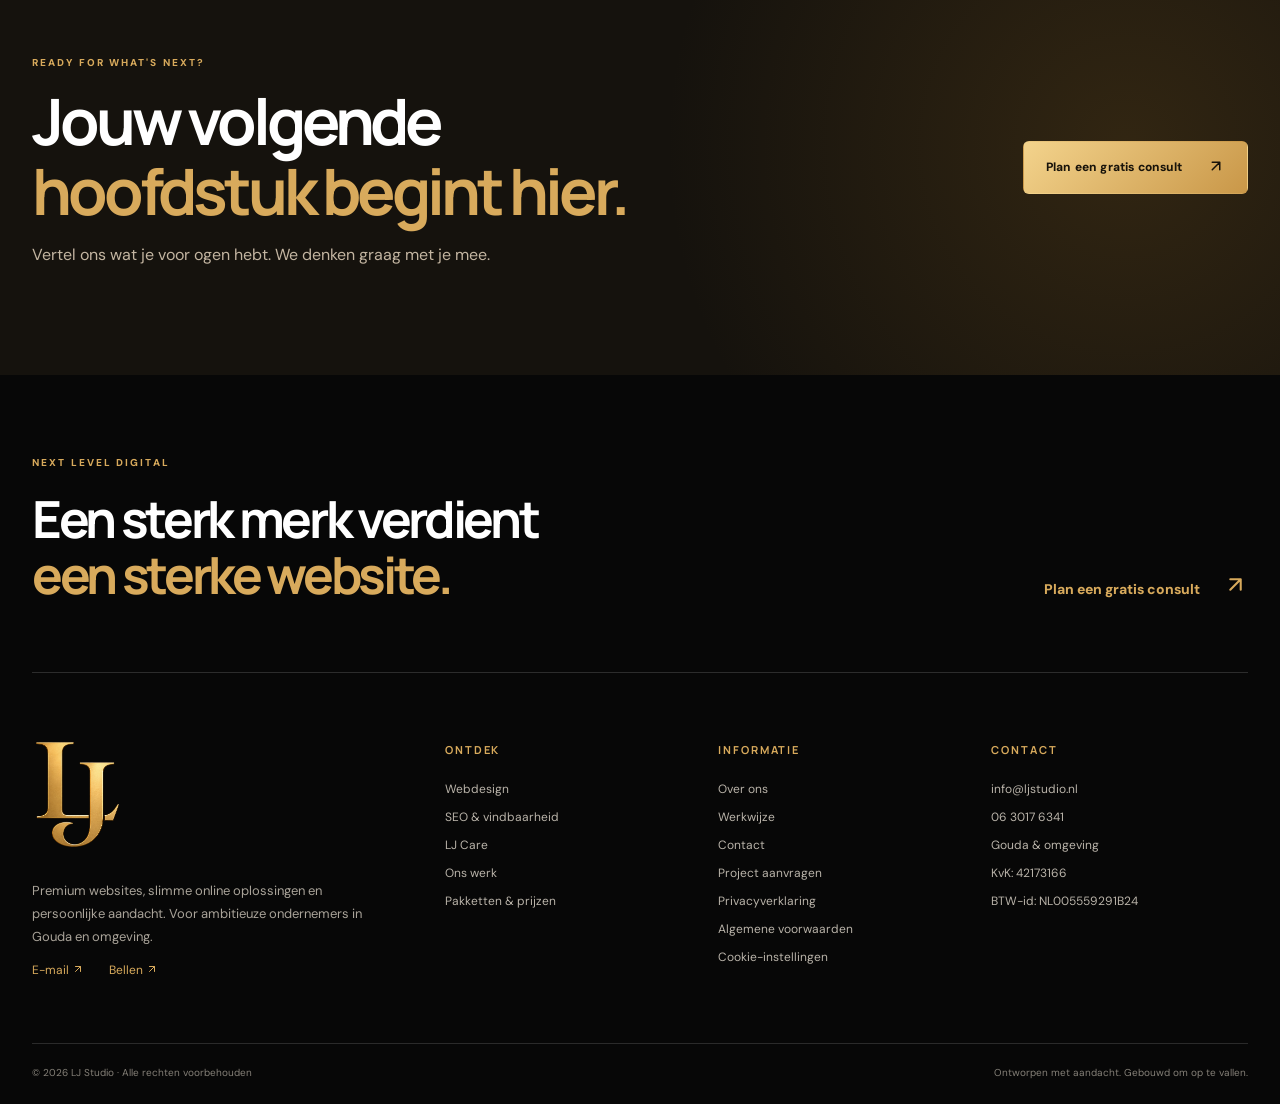
==== commit 7daeec0a: "Offer LJ Hosting, LJ Care and standalone website handover" ====
--- a/index.html
+++ b/index.html
@@ -29,7 +29,7 @@
 </style><link rel="stylesheet" href="assets/journey.css?v=2"/><script defer src="assets/journey.js?v=1"></script>
 </head><body><a class="skip-link" href="#main">Direct naar inhoud</a><div class="topbar"><div class="container topbar-inner"><span>DESIGN STUDIO · GOUDA &amp; OMGEVING</span><a href="contact.html">Een project bespreken? <span aria-hidden="true"><svg aria-hidden="true" focusable="false" width="1em" height="1em" viewBox="0 0 24 24" fill="none" stroke="currentColor" stroke-width="2" stroke-linecap="round" stroke-linejoin="round" style="display:inline-block;vertical-align:-0.12em;flex-shrink:0"><path d="M7 17 17 7M7 7h10v10"/></svg></span></a></div></div><header class="header"><div class="container header-inner"><a aria-label="LJ Studio - naar de homepage" class="logo" href="index.html"><span class="logo-monogram">L<span>J</span><i>.</i></span><span class="logo-word">STUDIO<small>PREMIUM DIGITAL EXPERIENCES</small></span></a><button aria-controls="main-nav" aria-expanded="false" aria-label="Open navigatiemenu" class="menu-toggle" data-menu-toggle="" type="button"><span></span><span></span></button><nav aria-label="Hoofdnavigatie" class="nav" data-nav="" id="main-nav"><a href="diensten.html">Diensten</a><a href="portfolio.html">Ons werk</a><a href="werkwijze.html">Werkwijze</a><a href="prijzen.html">Prijzen</a><a href="over-ons.html">Over ons</a><a href="contact.html">Contact</a><a class="nav-mobile-cta" href="aanvraag.html">Start jouw project <svg aria-hidden="true" focusable="false" width="1em" height="1em" viewBox="0 0 24 24" fill="none" stroke="currentColor" stroke-width="2" stroke-linecap="round" stroke-linejoin="round" style="display:inline-block;vertical-align:-0.12em;flex-shrink:0"><path d="M7 17 17 7M7 7h10v10"/></svg></a></nav><a class="btn btn-gold header-cta" href="aanvraag.html">Start jouw project <span><svg aria-hidden="true" focusable="false" width="1em" height="1em" viewBox="0 0 24 24" fill="none" stroke="currentColor" stroke-width="2" stroke-linecap="round" stroke-linejoin="round" style="display:inline-block;vertical-align:-0.12em;flex-shrink:0"><path d="M7 17 17 7M7 7h10v10"/></svg></span></a></div></header><main id="main"><section class="hero premium-hero"><div class="hero-glow"></div><div class="container hero-grid"><div class="hero-copy reveal visible"><span class="eyebrow"><span class="live-dot"></span> LJ STUDIO / PREMIUM WEB DESIGN</span><h1>Niet zomaar<br/>een website.<br/><em>Een statement<span class="dot">.</span></em></h1><p class="hero-lead">Wij bouwen digitale ervaringen die jouw merk sterker maken. Premium webdesign, slimme SEO en persoonlijke aandacht — voor ondernemers die vooruit willen.</p><div class="hero-actions"><a class="btn btn-gold" href="aanvraag.html">Start jouw project <span><svg aria-hidden="true" focusable="false" width="1em" height="1em" viewBox="0 0 24 24" fill="none" stroke="currentColor" stroke-width="2" stroke-linecap="round" stroke-linejoin="round" style="display:inline-block;vertical-align:-0.12em;flex-shrink:0"><path d="M7 17 17 7M7 7h10v10"/></svg></span></a><a class="btn btn-text" href="portfolio.html">Ontdek ons werk <span><svg aria-hidden="true" focusable="false" width="1em" height="1em" viewBox="0 0 24 24" fill="none" stroke="currentColor" stroke-width="2" stroke-linecap="round" stroke-linejoin="round" style="display:inline-block;vertical-align:-0.12em;flex-shrink:0"><path d="M7 17 17 7M7 7h10v10"/></svg></span></a></div><div class="hero-proof"><span><b>01</b> DESIGN MET KARAKTER</span><span><b>02</b> GEBOUWD VOOR GROEI</span></div></div><div aria-label="LJ Studio premium merkpresentatie" class="hero-stage reveal visible"><div class="stage-orbit stage-orbit-one"></div><div class="stage-orbit stage-orbit-two"></div><div class="stage-panel"><div class="stage-meta"><span>EST. 2026</span><span>CREATIVE DIGITAL STUDIO</span></div><img alt="Origineel gouden LJ Studio monogram" fetchpriority="high" height="725" src="assets/lj-monogram-transparant.webp" width="930"/><div class="stage-bottom"><span>DESIGN IS OUR SIGNATURE.</span><span><svg aria-hidden="true" focusable="false" width="1em" height="1em" viewBox="0 0 24 24" fill="none" stroke="currentColor" stroke-width="2" stroke-linecap="round" stroke-linejoin="round" style="display:inline-block;vertical-align:-0.12em;flex-shrink:0"><path d="M7 17 17 7M7 7h10v10"/></svg></span></div></div><div class="stage-tag"><svg aria-hidden="true" focusable="false" width="1em" height="1em" viewBox="0 0 24 24" fill="currentColor" style="display:inline-block;vertical-align:-0.12em;flex-shrink:0"><path d="M12 1.5 15.5 8.5 22.5 12 15.5 15.5 12 22.5 8.5 15.5 1.5 12 8.5 8.5Z"/></svg>   MADE TO STAND OUT</div></div></div><div class="hero-scroll">SCROLL TO EXPLORE <span>↓</span></div></section>
 <div aria-label="Onze expertise" class="marquee"><div class="marquee-track"><div class="marquee-group"><span>PREMIUM WEBDESIGN</span><span>RESPONSIVE DESIGN</span><span>SEO &amp; VIND­BAARHEID</span><span>WEBSITE ONDERHOUD</span></div><div class="marquee-group" aria-hidden="true"><span>PREMIUM WEBDESIGN</span><span>RESPONSIVE DESIGN</span><span>SEO &amp; VIND­BAARHEID</span><span>WEBSITE ONDERHOUD</span></div><div class="marquee-group" aria-hidden="true"><span>PREMIUM WEBDESIGN</span><span>RESPONSIVE DESIGN</span><span>SEO &amp; VIND­BAARHEID</span><span>WEBSITE ONDERHOUD</span></div><div class="marquee-group" aria-hidden="true"><span>PREMIUM WEBDESIGN</span><span>RESPONSIVE DESIGN</span><span>SEO &amp; VIND­BAARHEID</span><span>WEBSITE ONDERHOUD</span></div><div class="marquee-group" aria-hidden="true"><span>PREMIUM WEBDESIGN</span><span>RESPONSIVE DESIGN</span><span>SEO &amp; VIND­BAARHEID</span><span>WEBSITE ONDERHOUD</span></div><div class="marquee-group" aria-hidden="true"><span>PREMIUM WEBDESIGN</span><span>RESPONSIVE DESIGN</span><span>SEO &amp; VIND­BAARHEID</span><span>WEBSITE ONDERHOUD</span></div><div class="marquee-group" aria-hidden="true"><span>PREMIUM WEBDESIGN</span><span>RESPONSIVE DESIGN</span><span>SEO &amp; VIND­BAARHEID</span><span>WEBSITE ONDERHOUD</span></div><div class="marquee-group" aria-hidden="true"><span>PREMIUM WEBDESIGN</span><span>RESPONSIVE DESIGN</span><span>SEO &amp; VIND­BAARHEID</span><span>WEBSITE ONDERHOUD</span></div></div></div>
-<section class="section section-dark" id="diensten"><div class="container"><div class="section-heading reveal"><span class="eyebrow">01 / WAT WE DOEN</span><h2>Jouw ambitie.<br/><em>Onze creativiteit.</em></h2><p>Een website moet er niet alleen goed uitzien. Hij moet vertrouwen opbouwen, jouw verhaal vertellen en bezoekers in beweging brengen.</p></div><div class="cards cards-service"><a class="service-card reveal" href="websites.html"><span class="service-no">01 / DIGITAL DESIGN</span><div class="service-symbol symbol-a">W<span><svg aria-hidden="true" focusable="false" width="1em" height="1em" viewBox="0 0 24 24" fill="none" stroke="currentColor" stroke-width="2" stroke-linecap="round" stroke-linejoin="round" style="display:inline-block;vertical-align:-0.12em;flex-shrink:0"><path d="M7 17 17 7M7 7h10v10"/></svg></span></div><div class="card-bottom"><h3>Webdesign</h3><p>Opvallende, snelle websites die passen bij jouw onderneming en klanten.</p><span class="card-action">Ontdek webdesign <svg aria-hidden="true" focusable="false" width="1em" height="1em" viewBox="0 0 24 24" fill="none" stroke="currentColor" stroke-width="2" stroke-linecap="round" stroke-linejoin="round" style="display:inline-block;vertical-align:-0.12em;flex-shrink:0"><path d="M7 17 17 7M7 7h10v10"/></svg></span></div></a><a class="service-card reveal" href="seo.html"><span class="service-no">02 / BE FOUND</span><div class="service-symbol symbol-b">S<span><svg aria-hidden="true" focusable="false" width="1em" height="1em" viewBox="0 0 24 24" fill="currentColor" style="display:inline-block;vertical-align:-0.12em;flex-shrink:0"><path d="M12 1.5 15.5 8.5 22.5 12 15.5 15.5 12 22.5 8.5 15.5 1.5 12 8.5 8.5Z"/></svg></span></div><div class="card-bottom"><h3>SEO &amp; vindbaarheid</h3><p>Een sterke basis voor online zichtbaarheid, lokaal en daarbuiten.</p><span class="card-action">Ontdek SEO <svg aria-hidden="true" focusable="false" width="1em" height="1em" viewBox="0 0 24 24" fill="none" stroke="currentColor" stroke-width="2" stroke-linecap="round" stroke-linejoin="round" style="display:inline-block;vertical-align:-0.12em;flex-shrink:0"><path d="M7 17 17 7M7 7h10v10"/></svg></span></div></a><a class="service-card reveal" href="onderhoud.html"><span class="service-no">03 / STAY AHEAD</span><div class="service-symbol symbol-c">C<span>◎</span></div><div class="card-bottom"><h3>LJ Care</h3><p>Persoonlijke ondersteuning, hosting en onderhoud na de lancering.</p><span class="card-action">Ontdek LJ Care <svg aria-hidden="true" focusable="false" width="1em" height="1em" viewBox="0 0 24 24" fill="none" stroke="currentColor" stroke-width="2" stroke-linecap="round" stroke-linejoin="round" style="display:inline-block;vertical-align:-0.12em;flex-shrink:0"><path d="M7 17 17 7M7 7h10v10"/></svg></span></div></a></div></div></section>
+<section class="section section-dark" id="diensten"><div class="container"><div class="section-heading reveal"><span class="eyebrow">01 / WAT WE DOEN</span><h2>Jouw ambitie.<br/><em>Onze creativiteit.</em></h2><p>Een website moet er niet alleen goed uitzien. Hij moet vertrouwen opbouwen, jouw verhaal vertellen en bezoekers in beweging brengen.</p></div><div class="cards cards-service"><a class="service-card reveal" href="websites.html"><span class="service-no">01 / DIGITAL DESIGN</span><div class="service-symbol symbol-a">W<span><svg aria-hidden="true" focusable="false" width="1em" height="1em" viewBox="0 0 24 24" fill="none" stroke="currentColor" stroke-width="2" stroke-linecap="round" stroke-linejoin="round" style="display:inline-block;vertical-align:-0.12em;flex-shrink:0"><path d="M7 17 17 7M7 7h10v10"/></svg></span></div><div class="card-bottom"><h3>Webdesign</h3><p>Opvallende, snelle websites die passen bij jouw onderneming en klanten.</p><span class="card-action">Ontdek webdesign <svg aria-hidden="true" focusable="false" width="1em" height="1em" viewBox="0 0 24 24" fill="none" stroke="currentColor" stroke-width="2" stroke-linecap="round" stroke-linejoin="round" style="display:inline-block;vertical-align:-0.12em;flex-shrink:0"><path d="M7 17 17 7M7 7h10v10"/></svg></span></div></a><a class="service-card reveal" href="seo.html"><span class="service-no">02 / BE FOUND</span><div class="service-symbol symbol-b">S<span><svg aria-hidden="true" focusable="false" width="1em" height="1em" viewBox="0 0 24 24" fill="currentColor" style="display:inline-block;vertical-align:-0.12em;flex-shrink:0"><path d="M12 1.5 15.5 8.5 22.5 12 15.5 15.5 12 22.5 8.5 15.5 1.5 12 8.5 8.5Z"/></svg></span></div><div class="card-bottom"><h3>SEO &amp; vindbaarheid</h3><p>Een sterke basis voor online zichtbaarheid, lokaal en daarbuiten.</p><span class="card-action">Ontdek SEO <svg aria-hidden="true" focusable="false" width="1em" height="1em" viewBox="0 0 24 24" fill="none" stroke="currentColor" stroke-width="2" stroke-linecap="round" stroke-linejoin="round" style="display:inline-block;vertical-align:-0.12em;flex-shrink:0"><path d="M7 17 17 7M7 7h10v10"/></svg></span></div></a><a class="service-card reveal" href="onderhoud.html"><span class="service-no">03 / STAY AHEAD</span><div class="service-symbol symbol-c">C<span>◎</span></div><div class="card-bottom"><h3>LJ Hosting &amp; LJ Care</h3><p>Kies hosting zonder wijzigingsminuten of hosting met persoonlijk onderhoud na de lancering.</p><span class="card-action">Bekijk onze abonnementen <svg aria-hidden="true" focusable="false" width="1em" height="1em" viewBox="0 0 24 24" fill="none" stroke="currentColor" stroke-width="2" stroke-linecap="round" stroke-linejoin="round" style="display:inline-block;vertical-align:-0.12em;flex-shrink:0"><path d="M7 17 17 7M7 7h10v10"/></svg></span></div></a></div></div></section>
 <section class="section section-cream" id="portfolio"><div class="container"><div class="section-heading reveal"><span class="eyebrow">02 / SELECTED WORK</span><h2>Design dat je<br/><em>niet vergeet.</em></h2><p>Van een sterke eerste indruk tot een complete digitale ervaring. Hieronder een project in ontwikkeling en een eigen designstudie.</p></div><div class="work-grid"><a class="work-card work-large reveal" href="portfolio.html"><div class="work-art work-art-yvd"><div class="work-browser"><div class="work-browser-bar"><span>● ● ●</span><span>YVD BERGH/ KLIMAATTECHNIEK</span></div><div class="work-browser-content"><small>KLIMAAT &amp; COMFORT</small><strong>Comfort begint<br/>bij vakmanschap.</strong><span class="mock-btn">ONTDEK MEER <svg aria-hidden="true" focusable="false" width="1em" height="1em" viewBox="0 0 24 24" fill="none" stroke="currentColor" stroke-width="2" stroke-linecap="round" stroke-linejoin="round" style="display:inline-block;vertical-align:-0.12em;flex-shrink:0"><path d="M7 17 17 7M7 7h10v10"/></svg></span></div></div></div><div class="work-info"><div><span class="micro">PROJECT IN ONTWIKKELING</span><h3>YVD Bergh Klimaattechniek</h3><p>Webdesign · Zakelijke dienstverlening</p></div><span class="work-arrow"><svg aria-hidden="true" focusable="false" width="1em" height="1em" viewBox="0 0 24 24" fill="none" stroke="currentColor" stroke-width="2" stroke-linecap="round" stroke-linejoin="round" style="display:inline-block;vertical-align:-0.12em;flex-shrink:0"><path d="M7 17 17 7M7 7h10v10"/></svg></span></div></a><a class="work-card reveal" href="aanvraag.html"><div class="work-art work-art-brand"><span class="art-overline">LJ / DESIGN STUDY 001</span><strong>BE<br/><em>BOLD.</em></strong><span class="art-bottom">YOUR BRAND. NEXT LEVEL. <svg aria-hidden="true" focusable="false" width="1em" height="1em" viewBox="0 0 24 24" fill="none" stroke="currentColor" stroke-width="2" stroke-linecap="round" stroke-linejoin="round" style="display:inline-block;vertical-align:-0.12em;flex-shrink:0"><path d="M7 17 17 7M7 7h10v10"/></svg></span></div><div class="work-info"><div><span class="micro">CREATIVE CONCEPT</span><h3>Jouw merk hier?</h3><p>Jouw bedrijf als volgend project.</p></div><span class="work-arrow"><svg aria-hidden="true" focusable="false" width="1em" height="1em" viewBox="0 0 24 24" fill="none" stroke="currentColor" stroke-width="2" stroke-linecap="round" stroke-linejoin="round" style="display:inline-block;vertical-align:-0.12em;flex-shrink:0"><path d="M7 17 17 7M7 7h10v10"/></svg></span></div></a></div><div class="section-footer reveal"><span>Geen verzonnen reviews of afgeronde projecten: we tonen alleen concepten en werk in ontwikkeling.</span><a class="text-link" href="portfolio.html">Bekijk ons werk <svg aria-hidden="true" focusable="false" width="1em" height="1em" viewBox="0 0 24 24" fill="none" stroke="currentColor" stroke-width="2" stroke-linecap="round" stroke-linejoin="round" style="display:inline-block;vertical-align:-0.12em;flex-shrink:0"><path d="M7 17 17 7M7 7h10v10"/></svg></a></div></div></section>
 <section class="section section-dark"><div class="container split feature-split"><div class="split-copy reveal"><span class="eyebrow">03 / THE LJ APPROACH</span><h2>Mooi is goed.<br/><em>Strategisch is beter.</em></h2><p>We combineren een eigen uitstraling met techniek, gebruiksgemak en een duidelijke route naar contact. Geen onnodige ingewikkeldheid, wel aandacht voor elk detail.</p><ul class="feature-list"><li><span><svg aria-hidden="true" focusable="false" width="1em" height="1em" viewBox="0 0 24 24" fill="currentColor" style="display:inline-block;vertical-align:-0.12em;flex-shrink:0"><path d="M12 1.5 15.5 8.5 22.5 12 15.5 15.5 12 22.5 8.5 15.5 1.5 12 8.5 8.5Z"/></svg></span> Premium uitstraling en sterke merkbeleving</li><li><span><svg aria-hidden="true" focusable="false" width="1em" height="1em" viewBox="0 0 24 24" fill="currentColor" style="display:inline-block;vertical-align:-0.12em;flex-shrink:0"><path d="M12 1.5 15.5 8.5 22.5 12 15.5 15.5 12 22.5 8.5 15.5 1.5 12 8.5 8.5Z"/></svg></span> Responsive design voor ieder scherm</li><li><span><svg aria-hidden="true" focusable="false" width="1em" height="1em" viewBox="0 0 24 24" fill="currentColor" style="display:inline-block;vertical-align:-0.12em;flex-shrink:0"><path d="M12 1.5 15.5 8.5 22.5 12 15.5 15.5 12 22.5 8.5 15.5 1.5 12 8.5 8.5Z"/></svg></span> Heldere calls-to-action en conversie</li><li><span><svg aria-hidden="true" focusable="false" width="1em" height="1em" viewBox="0 0 24 24" fill="currentColor" style="display:inline-block;vertical-align:-0.12em;flex-shrink:0"><path d="M12 1.5 15.5 8.5 22.5 12 15.5 15.5 12 22.5 8.5 15.5 1.5 12 8.5 8.5Z"/></svg></span> Technische SEO-basis vanaf de start</li></ul><a class="btn btn-gold" href="werkwijze.html">Zo werken wij <svg aria-hidden="true" focusable="false" width="1em" height="1em" viewBox="0 0 24 24" fill="none" stroke="currentColor" stroke-width="2" stroke-linecap="round" stroke-linejoin="round" style="display:inline-block;vertical-align:-0.12em;flex-shrink:0"><path d="M7 17 17 7M7 7h10v10"/></svg></a></div><div class="split-art reveal"><div class="art-shell"><div class="art-shell-head"><span>DESIGN SYSTEM / LJ STUDIO</span><span>● ● ●</span></div><div class="art-shell-body"><div class="art-giant">GOOD<br/><em>DESIGN.</em></div><div class="art-lines"><i></i><i></i><i></i></div><span>MADE TO PERFORM <svg aria-hidden="true" focusable="false" width="1em" height="1em" viewBox="0 0 24 24" fill="none" stroke="currentColor" stroke-width="2" stroke-linecap="round" stroke-linejoin="round" style="display:inline-block;vertical-align:-0.12em;flex-shrink:0"><path d="M7 17 17 7M7 7h10v10"/></svg></span></div></div><div class="art-float">100%<small>FOCUS OP DETAIL</small></div></div></section>
 <section class="section section-cream" id="prijzen"><div class="container"><div class="section-heading reveal"><span class="eyebrow">04 / TRANSPARANTE INVESTERING</span><h2>Een sterke website.<br/><em>Een helder plan.</em></h2><p>Van een professionele start tot een uitgesproken premium ervaring. Kies de basis die bij jouw ambities past.</p></div><div class="price-grid three">
@@ -89,14 +89,14 @@
       </article>
 
     </div>
-    <p style="margin:1.25rem 0 0;font-size:.85rem;line-height:1.65;color:#6d6255">Alle pakketprijzen zijn exclusief 21% btw. Domeinregistratie, betaalde hosting, externe licenties en doorlopend onderhoud zijn niet bij de eenmalige bouwprijs inbegrepen, tenzij anders overeengekomen. Dashboards en automatische rapportage worden ingericht na beschikbaarheid van benodigde accounts en technische koppelingen; eventuele betaalde diensten zijn niet inbegrepen. De cijfers geven inzicht in meetbare interacties, geen garantie op aanvragen of Google-posities.</p><div class="care-strip reveal">
+    <p style="margin:1.25rem 0 0;font-size:.85rem;line-height:1.65;color:#6d6255">Alle pakketprijzen zijn exclusief 21% btw. Domeinregistratie, betaalde hosting, externe licenties en doorlopend onderhoud zijn niet bij de eenmalige bouwprijs inbegrepen, tenzij anders overeengekomen. Dashboards en automatische rapportage worden ingericht na beschikbaarheid van benodigde accounts en technische koppelingen; eventuele betaalde diensten zijn niet inbegrepen. De cijfers geven inzicht in meetbare interacties, geen garantie op aanvragen of Google-posities.</p><article class="care-strip reveal" style="margin:0 0 22px;align-items:flex-start"><div><span class="eyebrow">LJ HOSTING · ZONDER WIJZIGINGSMINUTEN</span><h3 style="margin:12px 0 6px">LJ Hosting <span style="white-space:nowrap">€199 <small style="font-family:inherit;font-size:clamp(15px,1.5vw,18px);font-weight:600;color:inherit">/ jaar</small></span></h3><p style="color:#d5b987;font-weight:700;margin:0 0 12px">Exclusief 21% btw · jaarlijks vooraf</p><p>Wij verzorgen de publicatie en het technische hostingbeheer van jouw website, inclusief HTTPS/SSL en basiscontrole van de bereikbaarheid. <strong>Geen wijzigingsminuten inbegrepen.</strong> Domeinregistratie, mailboxen, betaalde externe diensten, inhoudelijke aanpassingen en extra werkzaamheden zijn niet inbegrepen. De voorwaarden, looptijd en opzegging leggen we vast in de offerte. Geen garantie op 100% beschikbaarheid.</p></div><a class="btn btn-outline" href="aanvraag.html">Kies LJ Hosting ↗</a></article><div class="care-strip reveal">
       <div>
         <span class="eyebrow">DOORLOPENDE ZORG</span>
         <h3>LJ Care <span style="display:inline-flex;align-items:baseline;gap:8px;flex-wrap:nowrap;white-space:nowrap"><span class="price-count" data-count-price="39.99">€39,99</span> <small style="font-family:inherit;font-size:clamp(15px,1.5vw,18px);font-weight:600;line-height:1.4;letter-spacing:0;color:inherit">/ maand</small></span></h3>
         <p style="margin:0 0 8px;font-size:12px;color:#b5aa99">Exclusief 21% btw</p><p style="margin:8px 0 12px;font-size:clamp(14px,1.6vw,17px);font-weight:700;line-height:1.6">Of <strong>€399,88 per jaar</strong> bij jaarlijkse vooruitbetaling <span style="display:inline-block;padding:3px 9px;border:1px solid #c9a36b;border-radius:99px;color:#d3ad70;font-size:12px;white-space:nowrap">Bespaar €80 per jaar</span></p>
-        <p>Hostingbeheer en maximaal 30 minuten kleine inhoudelijke wijzigingen per maand; ongebruikte minuten vervallen maandelijks. Nieuwe pagina’s, nieuw ontwerp, uitgebreide SEO, domeinen, mailboxen en externe licenties vallen hier niet onder. <strong>LJ Care Flex: €39,99 per maand, maandelijks opzegbaar met één maand opzegtermijn. LJ Care Jaar: €399,88 vooraf voor een vaste eerste looptijd van 12 maanden (€80 voordeel ten opzichte van 12 maandbetalingen); gedurende die eerste looptijd is gewone tussentijdse opzegging niet mogelijk. Na die 12 maanden loopt LJ Care door voor onbepaalde tijd tegen het dan geldende reguliere maandtarief, met één maand opzegtermijn, tenzij je vóór het einde opzegt of uitdrukkelijk een nieuw jaarcontract afspreekt. Vooruitbetalingen voor de periode na de geldige einddatum worden naar rato terugbetaald. Wettelijke rechten blijven gelden.</strong> LJ Care is onderdeel van nieuwe LJ Studio-websiteprojecten; de gekozen vorm en voorwaarden leggen we vast in de offerte. Meerwerk uitsluitend na akkoord.</p>
+        <p>Hostingbeheer en maximaal 30 minuten kleine inhoudelijke wijzigingen per maand; ongebruikte minuten vervallen maandelijks. Nieuwe pagina’s, nieuw ontwerp, uitgebreide SEO, domeinen, mailboxen en externe licenties vallen hier niet onder. <strong>LJ Care Flex: €39,99 per maand, maandelijks opzegbaar met één maand opzegtermijn. LJ Care Jaar: €399,88 vooraf voor een vaste eerste looptijd van 12 maanden (€80 voordeel ten opzichte van 12 maandbetalingen); gedurende die eerste looptijd is gewone tussentijdse opzegging niet mogelijk. Na die 12 maanden loopt LJ Care door voor onbepaalde tijd tegen het dan geldende reguliere maandtarief, met één maand opzegtermijn, tenzij je vóór het einde opzegt of uitdrukkelijk een nieuw jaarcontract afspreekt. Vooruitbetalingen voor de periode na de geldige einddatum worden naar rato terugbetaald. Wettelijke rechten blijven gelden.</strong> Kies optioneel LJ Hosting, LJ Care of volledige overdracht zonder abonnement. De voorwaarden leggen we vast in de offerte. Meerwerk uitsluitend na akkoord.</p>
       </div>
-      <a class="btn btn-outline" href="onderhoud.html">Ontdek LJ Care ↗</a>
+      <a class="btn btn-outline" href="onderhoud.html">Bekijk onze abonnementen ↗</a>
     </div></div></section>
 <section class="section section-dark lj-journey"><div class="container"><div class="section-heading reveal"><span class="eyebrow">05 / HOE WE WERKEN</span><h2>Van eerste idee<br/><em>tot een sterke lancering.</em></h2></div><div class="steps"><div class="step reveal"><span class="step-num">01</span><div><h3>Kennismaking & strategie</h3><p>We ontdekken jouw onderneming, doelgroep, wensen en doelen. Zo bepalen we samen wat de website moet bereiken.</p></div><span class="step-arrow" aria-hidden="true">↗</span></div><div class="step reveal"><span class="step-num">02</span><div><h3>Voorstel & planning</h3><p>Je ontvangt een helder voorstel met de werkzaamheden, kosten en een planning.</p></div><span class="step-arrow" aria-hidden="true">↗</span></div><div class="step reveal"><span class="step-num">03</span><div><h3>Ontwerp & uitstraling</h3><p>We vertalen jouw verhaal naar een passend ontwerp met een duidelijke structuur.</p></div><span class="step-arrow" aria-hidden="true">↗</span></div><div class="step reveal"><span class="step-num">04</span><div><h3>Presentatie & feedback</h3><p>Je bekijkt het ontwerp en geeft feedback tijdens de afgesproken correctieronde.</p></div><span class="step-arrow" aria-hidden="true">↗</span></div><div class="step reveal"><span class="step-num">05</span><div><h3>Bouw & optimalisatie</h3><p>We bouwen de website voor mobiel, tablet en desktop, met aandacht voor snelheid en SEO.</p></div><span class="step-arrow" aria-hidden="true">↗</span></div><div class="step reveal"><span class="step-num">06</span><div><h3>Controle & akkoord</h3><p>We testen de belangrijkste functies, controleren de weergave en vragen jouw akkoord.</p></div><span class="step-arrow" aria-hidden="true">↗</span></div><div class="step reveal"><span class="step-num">07</span><div><h3>Lancering & nazorg</h3><p>Na jouw akkoord gaat de website live en verzorgen we het afgesproken onderhoud.</p></div><span class="step-arrow" aria-hidden="true">↗</span></div></div></div></div></section>
 <section class="section section-cream"><div class="container faq-layout"><div class="reveal"><span class="eyebrow">06 / VEELGESTELDE VRAGEN</span><h2>Goed om<br/><em>te weten.</em></h2><p>Geen ingewikkelde verhalen. Gewoon heldere antwoorden.</p></div><div class="faq-list"><details class="faq-item reveal"><summary>Wat kost een website bij LJ Studio? <span class="faq-plus">+</span></summary><p>Essentieel kost €750 voor maximaal 3 commerciële pagina’s, Professioneel €1.350 voor maximaal 6 en Signature €2.250 voor maximaal 12. Alle bedragen zijn eenmalig en exclusief 21% btw. De definitieve werkzaamheden leggen we vast in de offerte.</p></details><details class="faq-item reveal"><summary>Is mijn website geschikt voor mobiel? <span class="faq-plus">+</span></summary><p>Ja. We ontwerpen voor mobiel, tablet en desktop, met aandacht voor leesbaarheid, snelheid en een heldere navigatie.</p></details><details class="faq-item reveal"><summary>Kan ik ook gevonden worden in Google? <span class="faq-plus">+</span></summary><p>We leggen een goede technische SEO-basis en kunnen adviseren over lokale zoekwoorden en content. Een specifieke positie in Google kunnen we niet garanderen.</p></details><details class="faq-item reveal"><summary>Kan ik na oplevering wijzigingen laten doen? <span class="faq-plus">+</span></summary><p>Ja. LJ Care kost €39,99 per maand exclusief btw en omvat hostingbeheer en maximaal 30 minuten kleine inhoudelijke wijzigingen per maand. Grotere aanpassingen en externe kosten worden apart afgesproken.</p></details><details class="faq-item reveal"><summary>Kan ik eerst vrijblijvend kennismaken? <span class="faq-plus">+</span></summary><p>Natuurlijk. Vertel ons wat je zoekt, dan bespreken we samen wat het beste bij jouw onderneming past.</p></details></div></div></section>
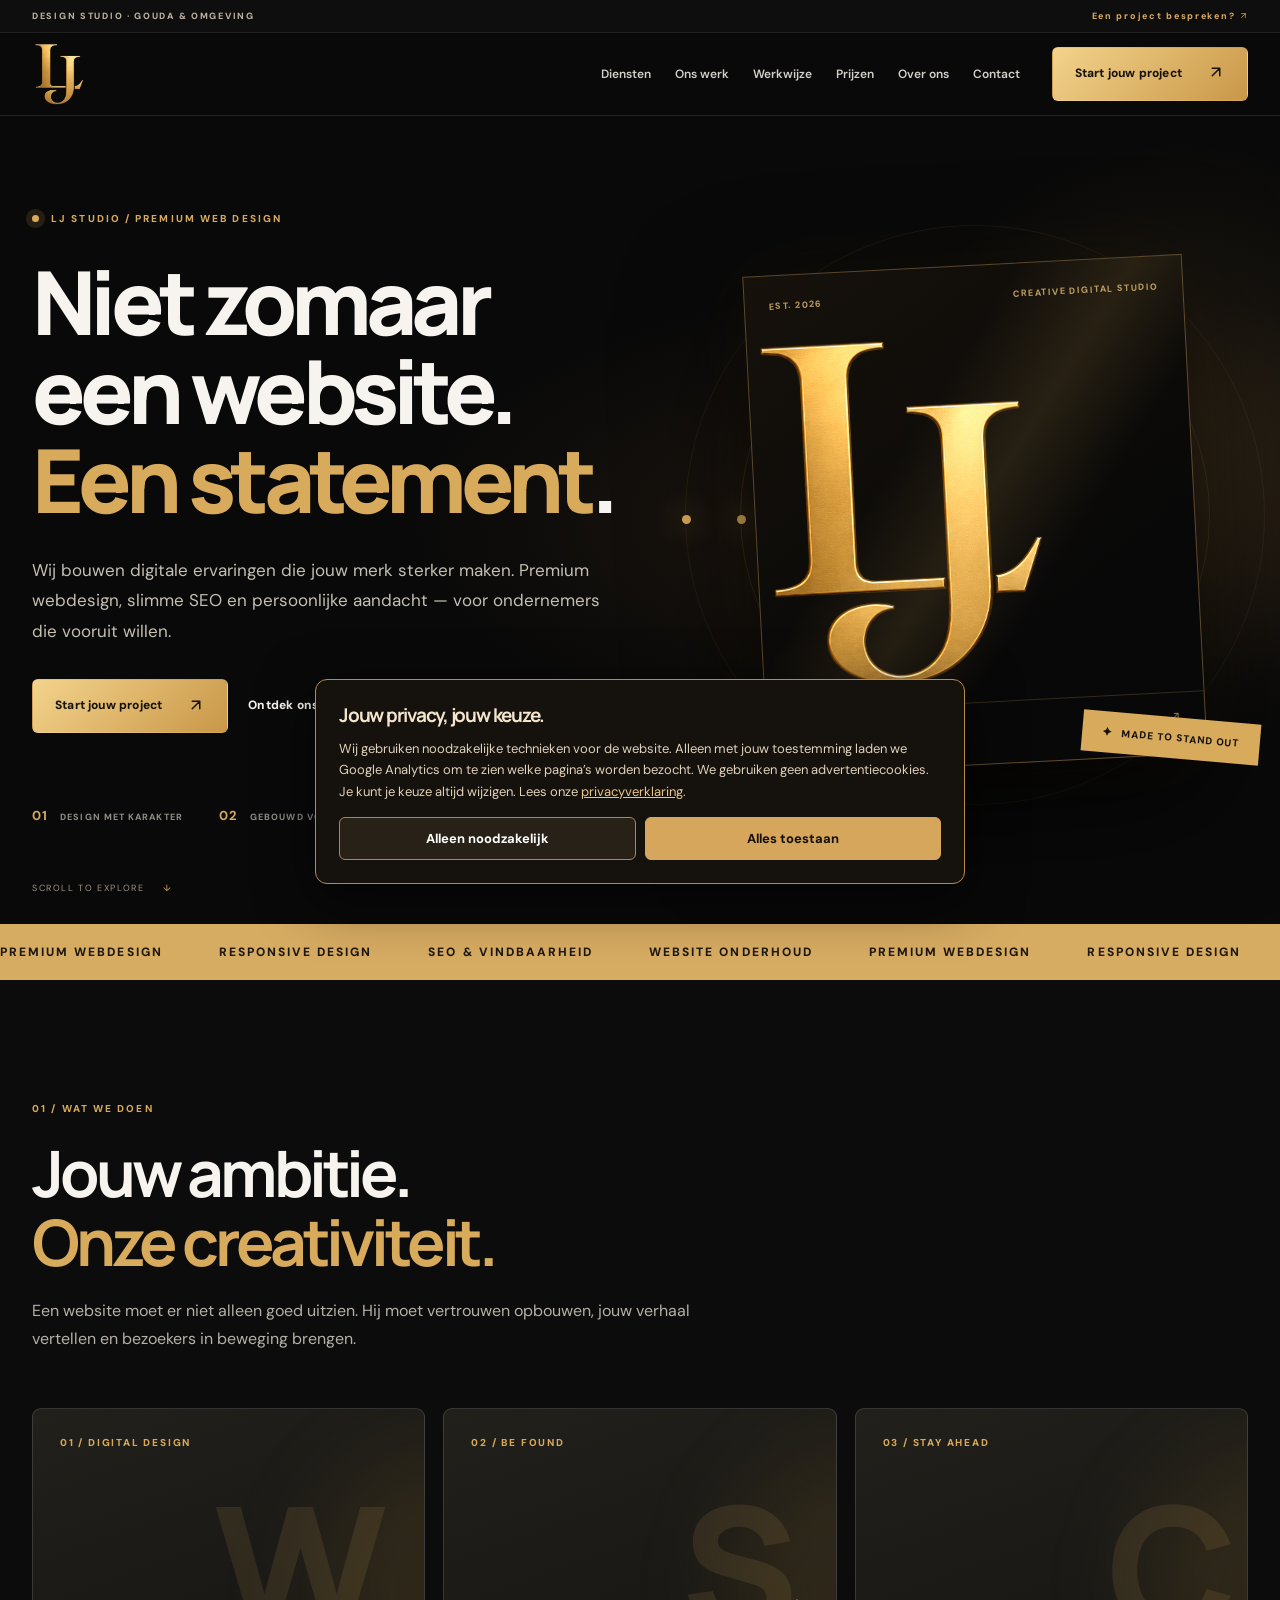
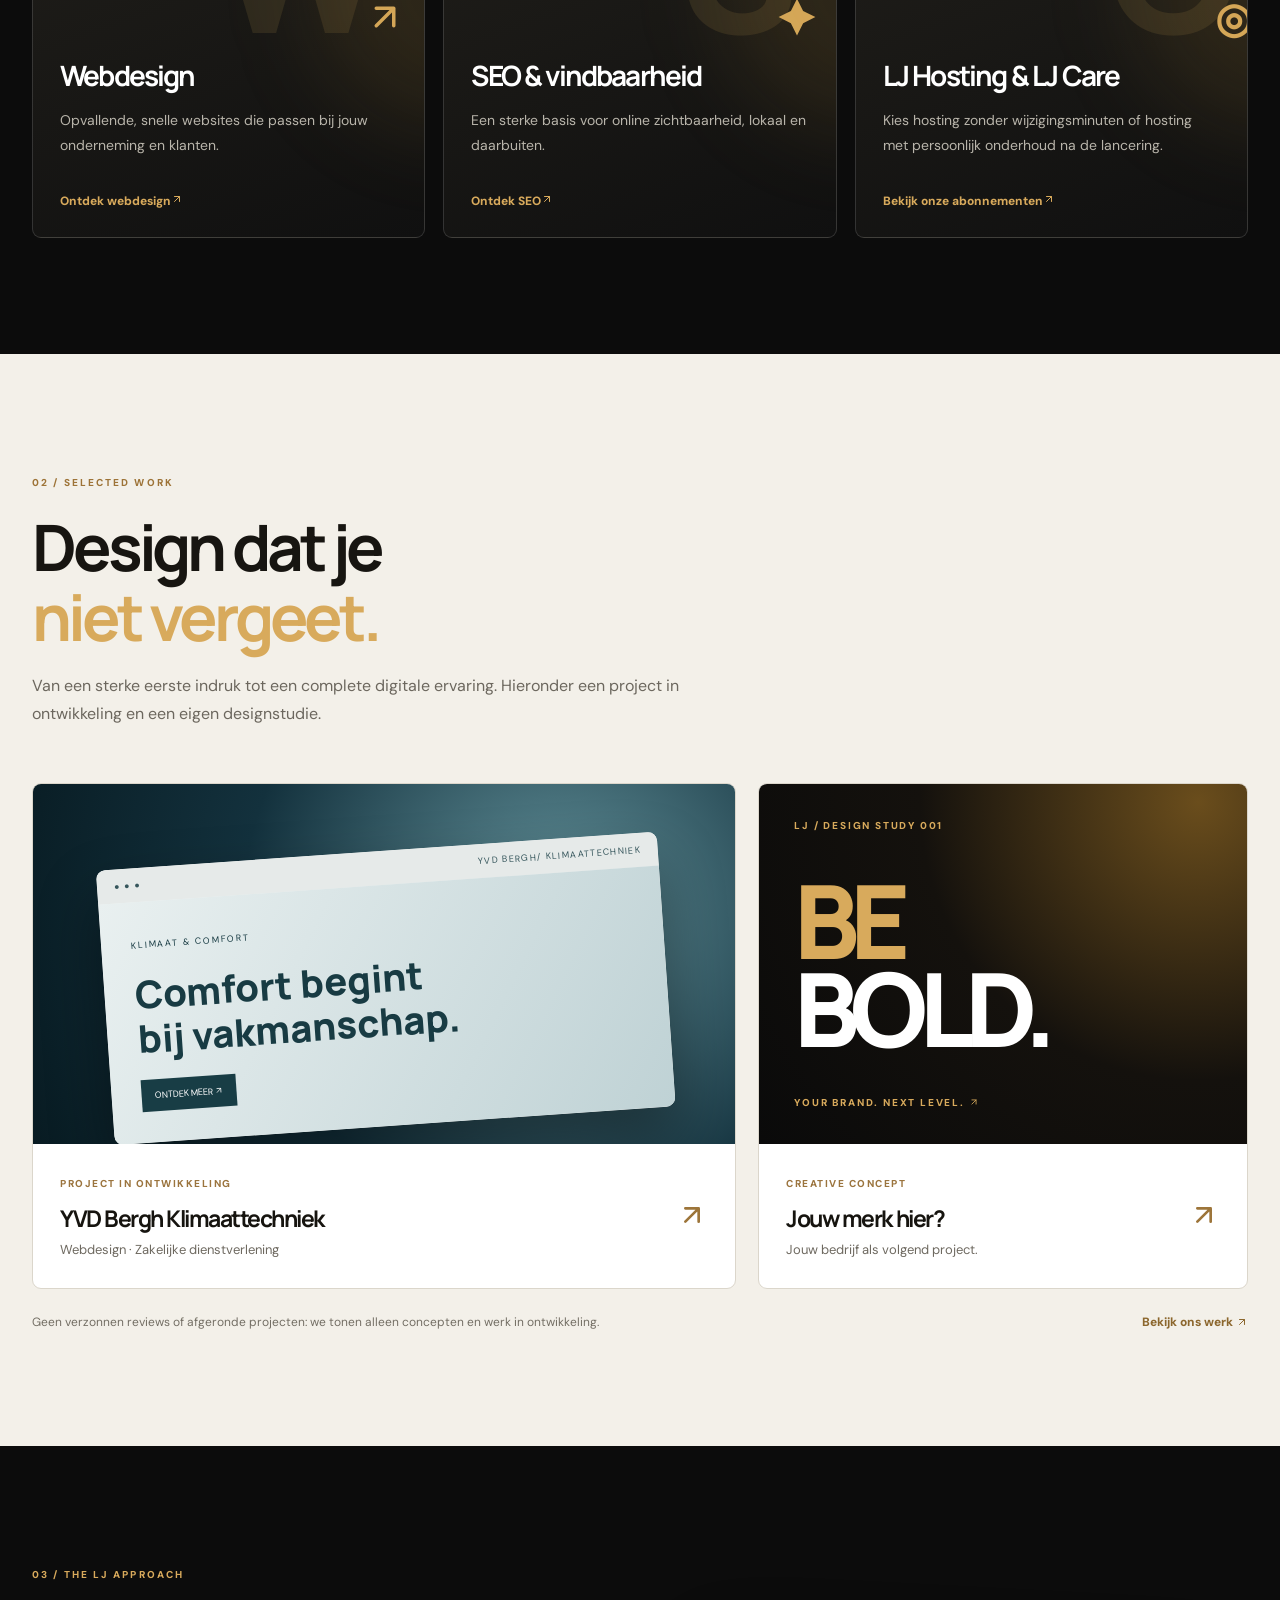
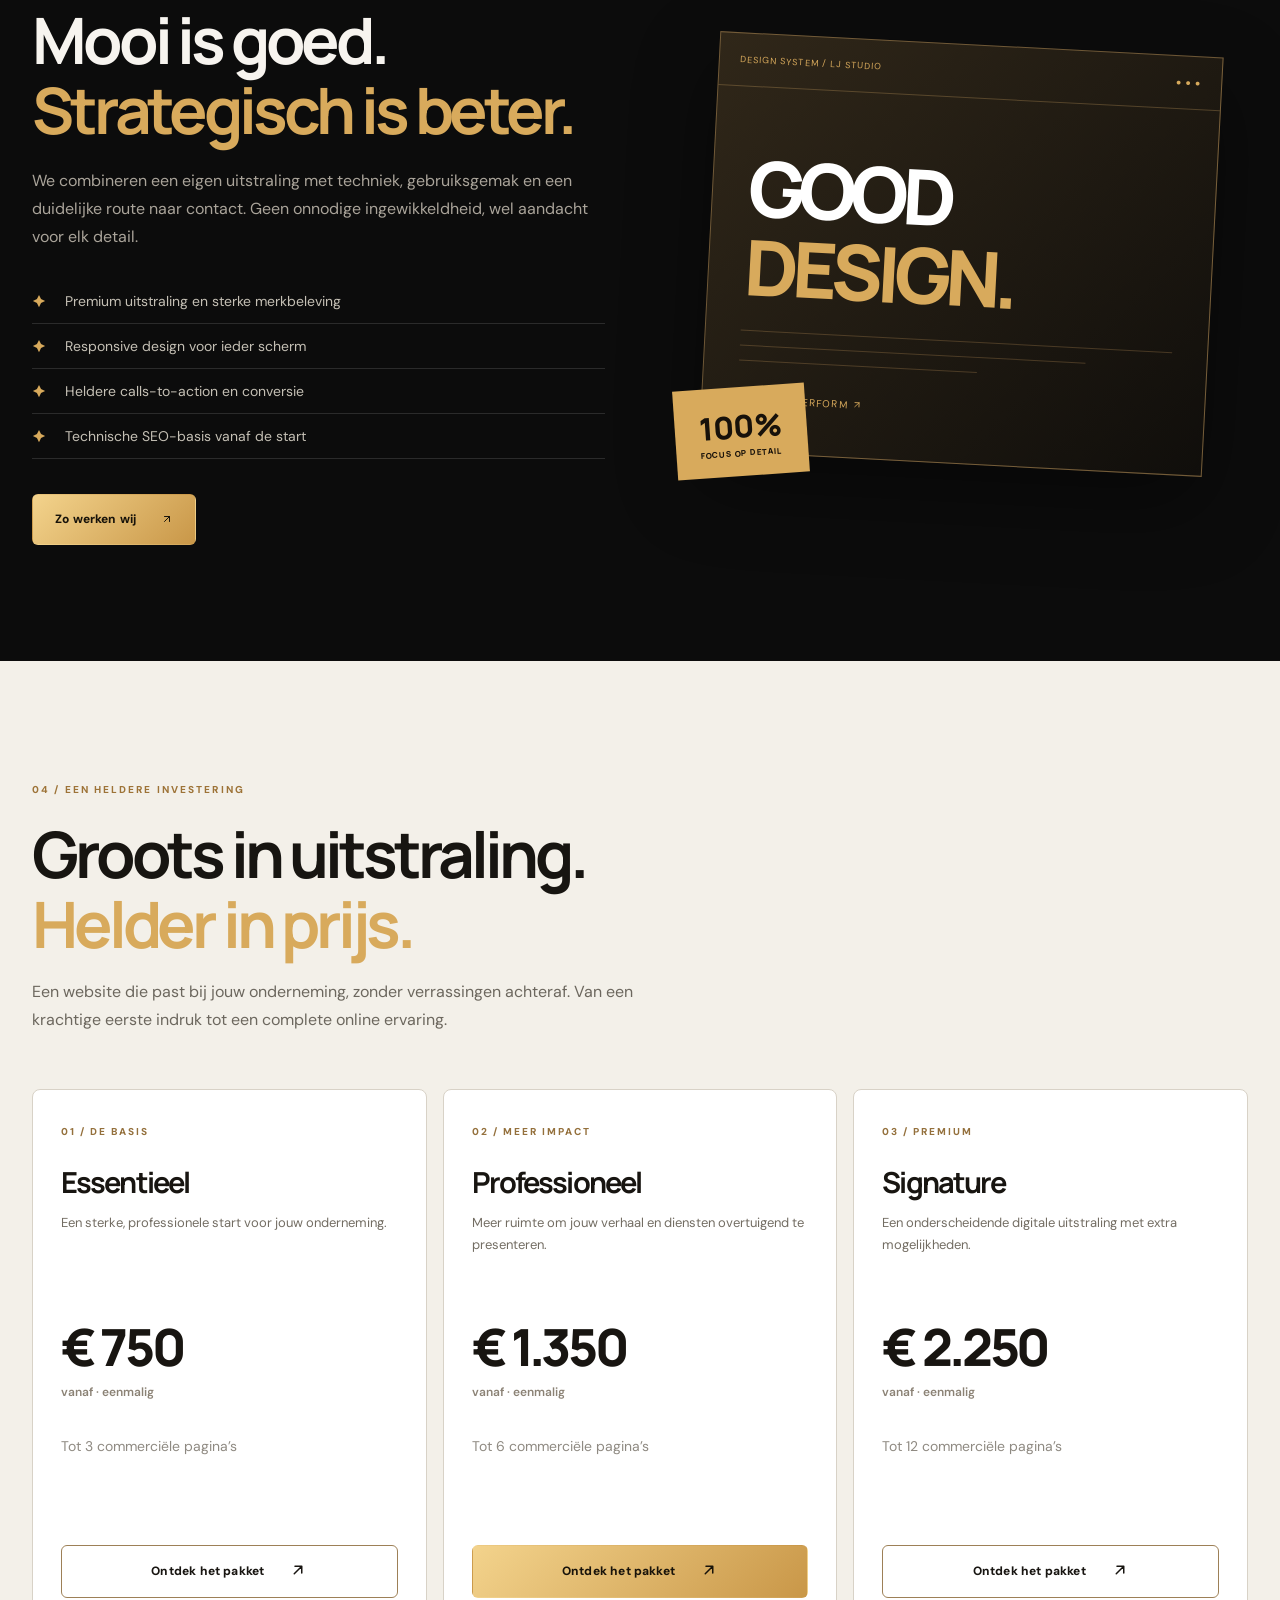
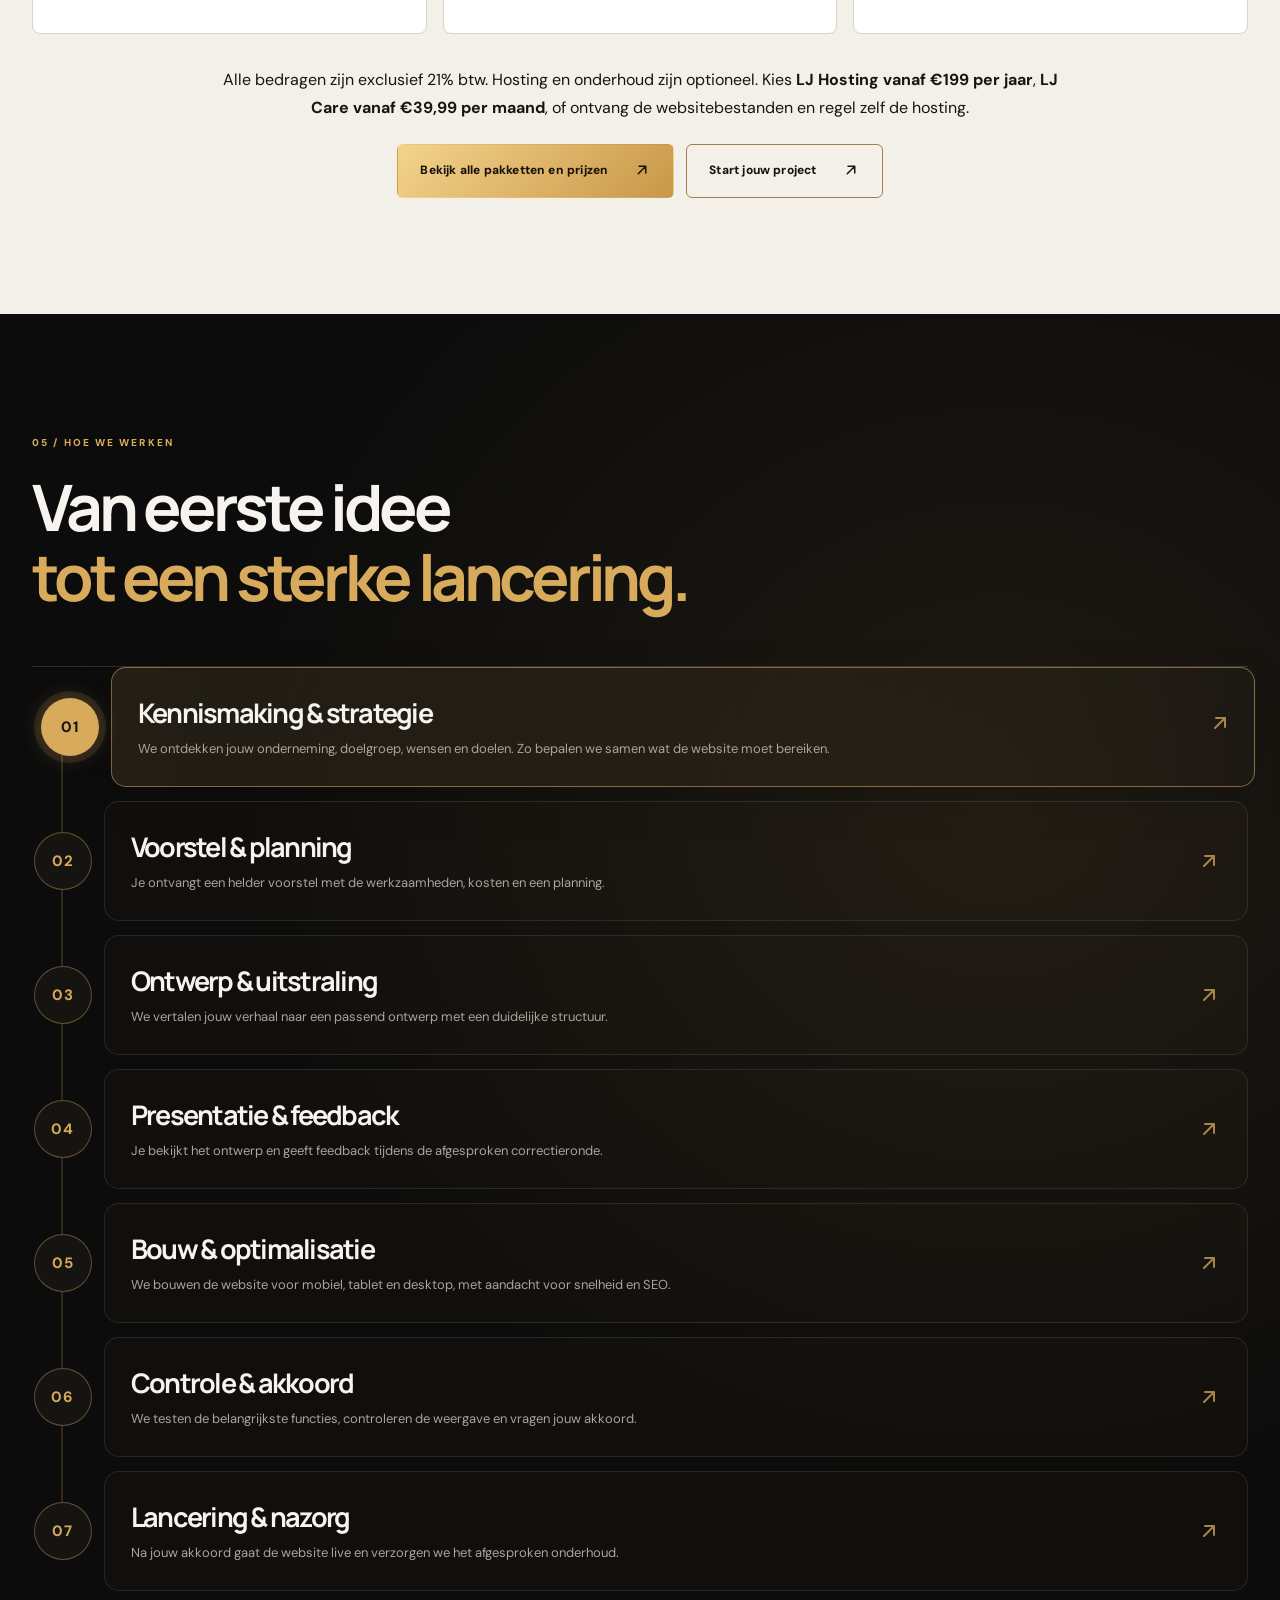
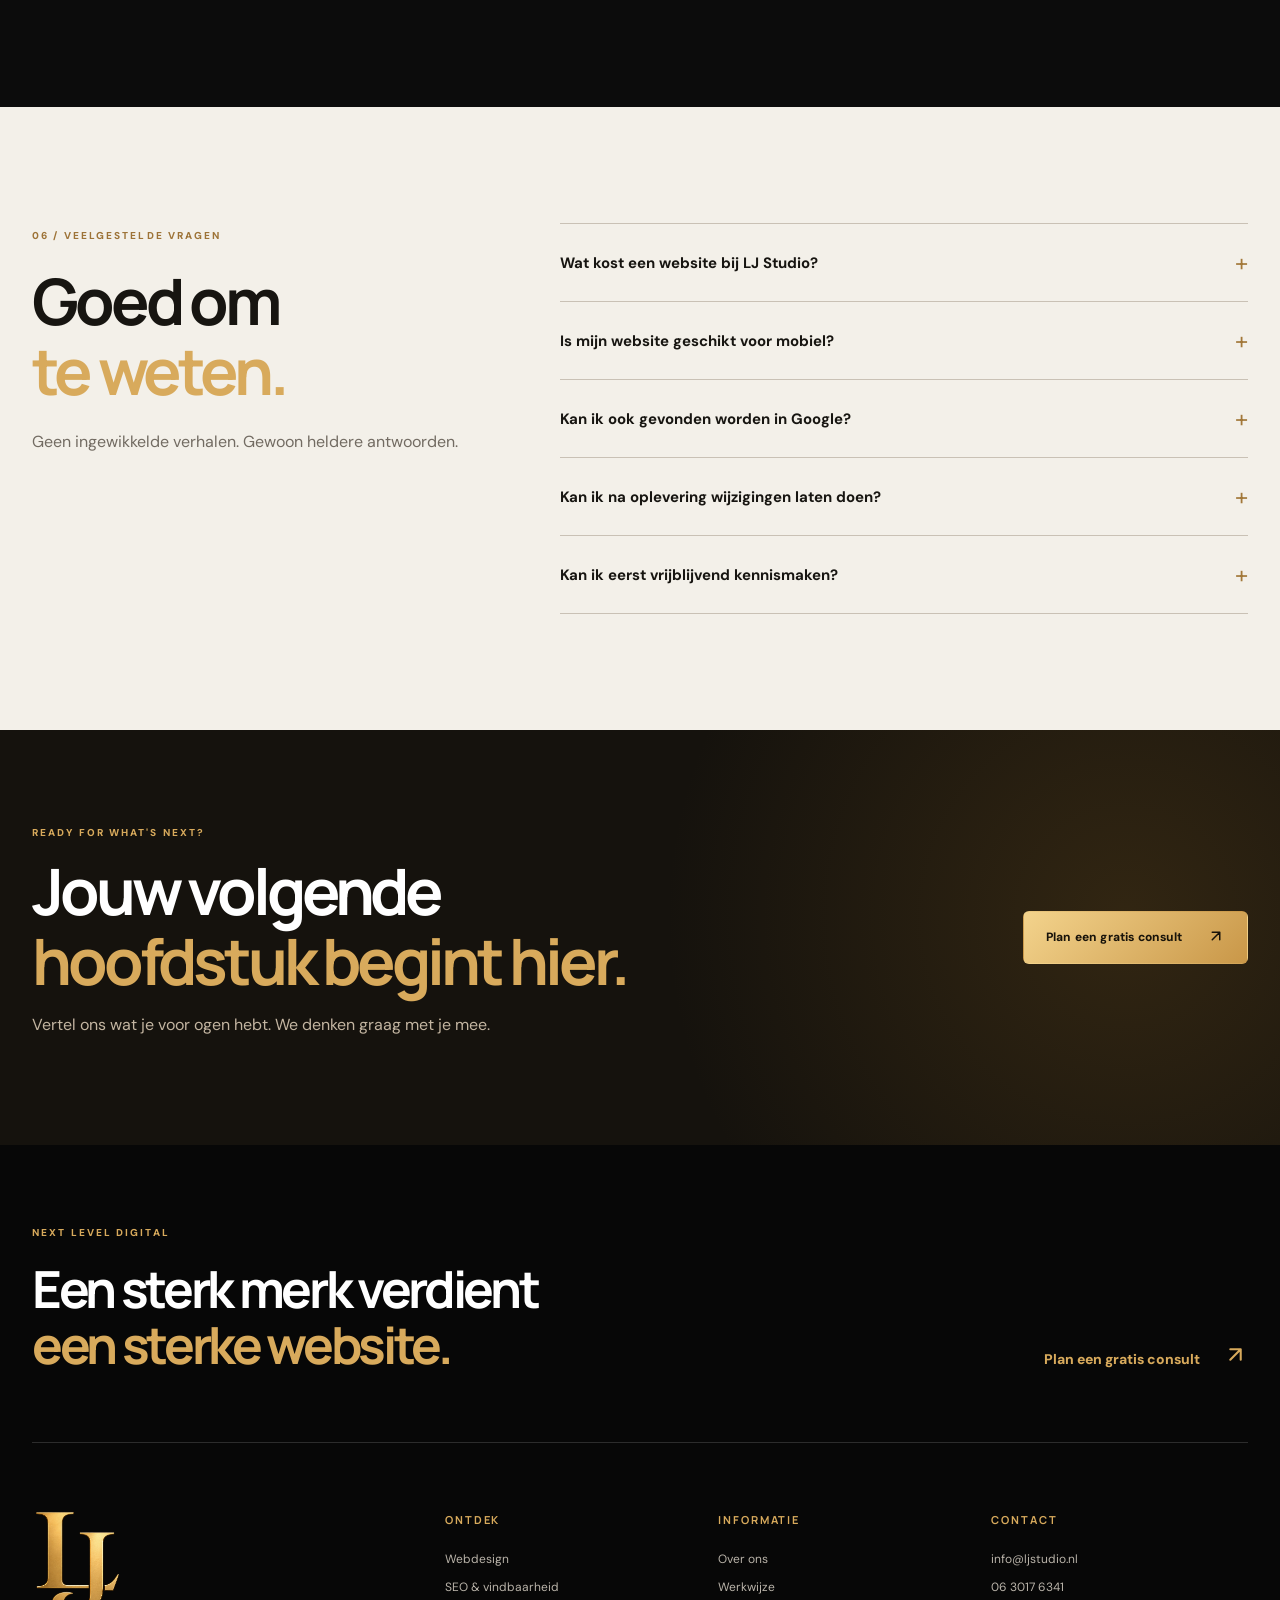
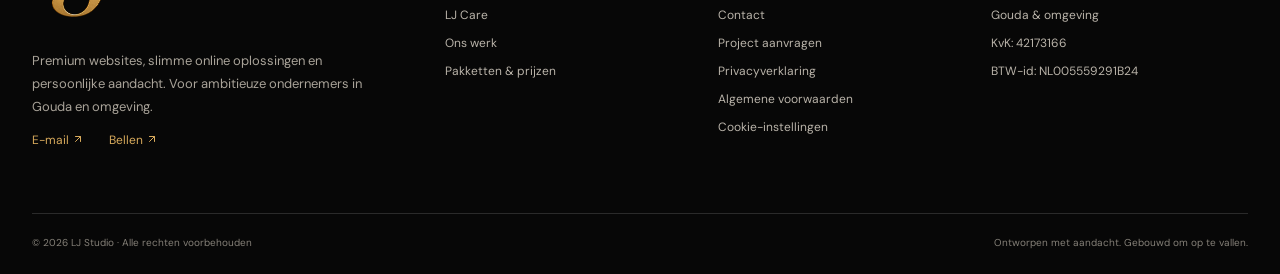
==== commit 2128c301: "Simplify homepage pricing into three elegant package teasers" ====
--- a/index.html
+++ b/index.html
@@ -27,77 +27,12 @@
   .marquee .marquee-group { gap: 34px; padding-right: 34px; }
 }
 </style><link rel="stylesheet" href="assets/journey.css?v=2"/><script defer src="assets/journey.js?v=1"></script>
-</head><body><a class="skip-link" href="#main">Direct naar inhoud</a><div class="topbar"><div class="container topbar-inner"><span>DESIGN STUDIO · GOUDA &amp; OMGEVING</span><a href="contact.html">Een project bespreken? <span aria-hidden="true"><svg aria-hidden="true" focusable="false" width="1em" height="1em" viewBox="0 0 24 24" fill="none" stroke="currentColor" stroke-width="2" stroke-linecap="round" stroke-linejoin="round" style="display:inline-block;vertical-align:-0.12em;flex-shrink:0"><path d="M7 17 17 7M7 7h10v10"/></svg></span></a></div></div><header class="header"><div class="container header-inner"><a aria-label="LJ Studio - naar de homepage" class="logo" href="index.html"><span class="logo-monogram">L<span>J</span><i>.</i></span><span class="logo-word">STUDIO<small>PREMIUM DIGITAL EXPERIENCES</small></span></a><button aria-controls="main-nav" aria-expanded="false" aria-label="Open navigatiemenu" class="menu-toggle" data-menu-toggle="" type="button"><span></span><span></span></button><nav aria-label="Hoofdnavigatie" class="nav" data-nav="" id="main-nav"><a href="diensten.html">Diensten</a><a href="portfolio.html">Ons werk</a><a href="werkwijze.html">Werkwijze</a><a href="prijzen.html">Prijzen</a><a href="over-ons.html">Over ons</a><a href="contact.html">Contact</a><a class="nav-mobile-cta" href="aanvraag.html">Start jouw project <svg aria-hidden="true" focusable="false" width="1em" height="1em" viewBox="0 0 24 24" fill="none" stroke="currentColor" stroke-width="2" stroke-linecap="round" stroke-linejoin="round" style="display:inline-block;vertical-align:-0.12em;flex-shrink:0"><path d="M7 17 17 7M7 7h10v10"/></svg></a></nav><a class="btn btn-gold header-cta" href="aanvraag.html">Start jouw project <span><svg aria-hidden="true" focusable="false" width="1em" height="1em" viewBox="0 0 24 24" fill="none" stroke="currentColor" stroke-width="2" stroke-linecap="round" stroke-linejoin="round" style="display:inline-block;vertical-align:-0.12em;flex-shrink:0"><path d="M7 17 17 7M7 7h10v10"/></svg></span></a></div></header><main id="main"><section class="hero premium-hero"><div class="hero-glow"></div><div class="container hero-grid"><div class="hero-copy reveal visible"><span class="eyebrow"><span class="live-dot"></span> LJ STUDIO / PREMIUM WEB DESIGN</span><h1>Niet zomaar<br/>een website.<br/><em>Een statement<span class="dot">.</span></em></h1><p class="hero-lead">Wij bouwen digitale ervaringen die jouw merk sterker maken. Premium webdesign, slimme SEO en persoonlijke aandacht — voor ondernemers die vooruit willen.</p><div class="hero-actions"><a class="btn btn-gold" href="aanvraag.html">Start jouw project <span><svg aria-hidden="true" focusable="false" width="1em" height="1em" viewBox="0 0 24 24" fill="none" stroke="currentColor" stroke-width="2" stroke-linecap="round" stroke-linejoin="round" style="display:inline-block;vertical-align:-0.12em;flex-shrink:0"><path d="M7 17 17 7M7 7h10v10"/></svg></span></a><a class="btn btn-text" href="portfolio.html">Ontdek ons werk <span><svg aria-hidden="true" focusable="false" width="1em" height="1em" viewBox="0 0 24 24" fill="none" stroke="currentColor" stroke-width="2" stroke-linecap="round" stroke-linejoin="round" style="display:inline-block;vertical-align:-0.12em;flex-shrink:0"><path d="M7 17 17 7M7 7h10v10"/></svg></span></a></div><div class="hero-proof"><span><b>01</b> DESIGN MET KARAKTER</span><span><b>02</b> GEBOUWD VOOR GROEI</span></div></div><div aria-label="LJ Studio premium merkpresentatie" class="hero-stage reveal visible"><div class="stage-orbit stage-orbit-one"></div><div class="stage-orbit stage-orbit-two"></div><div class="stage-panel"><div class="stage-meta"><span>EST. 2026</span><span>CREATIVE DIGITAL STUDIO</span></div><img alt="Origineel gouden LJ Studio monogram" fetchpriority="high" height="725" src="assets/lj-monogram-transparant.webp" width="930"/><div class="stage-bottom"><span>DESIGN IS OUR SIGNATURE.</span><span><svg aria-hidden="true" focusable="false" width="1em" height="1em" viewBox="0 0 24 24" fill="none" stroke="currentColor" stroke-width="2" stroke-linecap="round" stroke-linejoin="round" style="display:inline-block;vertical-align:-0.12em;flex-shrink:0"><path d="M7 17 17 7M7 7h10v10"/></svg></span></div></div><div class="stage-tag"><svg aria-hidden="true" focusable="false" width="1em" height="1em" viewBox="0 0 24 24" fill="currentColor" style="display:inline-block;vertical-align:-0.12em;flex-shrink:0"><path d="M12 1.5 15.5 8.5 22.5 12 15.5 15.5 12 22.5 8.5 15.5 1.5 12 8.5 8.5Z"/></svg>   MADE TO STAND OUT</div></div></div><div class="hero-scroll">SCROLL TO EXPLORE <span>↓</span></div></section>
+<style id="lj-home-pricing-compact">.lj-home-prices .price-card{display:flex;flex-direction:column;min-width:0}.lj-home-prices .price-card .price{margin-top:auto}.lj-home-prices .price-card .lj-home-plan-detail{font-size:14px;opacity:.8;margin:10px 0 20px}.lj-home-prices .price-card .btn{margin-top:auto}.lj-home-price-footer{margin:32px auto 0;max-width:950px;text-align:center}.lj-home-price-footer>p{line-height:1.75;margin:0 auto 22px;max-width:850px}.lj-home-price-actions{display:flex;flex-wrap:wrap;gap:12px;justify-content:center}.lj-home-price-actions .btn{max-width:100%}@media(max-width:650px){.lj-home-price-actions{flex-direction:column;align-items:stretch}.lj-home-price-actions .btn{text-align:center}.lj-home-prices .price-card{padding-bottom:24px}}</style></head><body><a class="skip-link" href="#main">Direct naar inhoud</a><div class="topbar"><div class="container topbar-inner"><span>DESIGN STUDIO · GOUDA &amp; OMGEVING</span><a href="contact.html">Een project bespreken? <span aria-hidden="true"><svg aria-hidden="true" focusable="false" width="1em" height="1em" viewBox="0 0 24 24" fill="none" stroke="currentColor" stroke-width="2" stroke-linecap="round" stroke-linejoin="round" style="display:inline-block;vertical-align:-0.12em;flex-shrink:0"><path d="M7 17 17 7M7 7h10v10"/></svg></span></a></div></div><header class="header"><div class="container header-inner"><a aria-label="LJ Studio - naar de homepage" class="logo" href="index.html"><span class="logo-monogram">L<span>J</span><i>.</i></span><span class="logo-word">STUDIO<small>PREMIUM DIGITAL EXPERIENCES</small></span></a><button aria-controls="main-nav" aria-expanded="false" aria-label="Open navigatiemenu" class="menu-toggle" data-menu-toggle="" type="button"><span></span><span></span></button><nav aria-label="Hoofdnavigatie" class="nav" data-nav="" id="main-nav"><a href="diensten.html">Diensten</a><a href="portfolio.html">Ons werk</a><a href="werkwijze.html">Werkwijze</a><a href="prijzen.html">Prijzen</a><a href="over-ons.html">Over ons</a><a href="contact.html">Contact</a><a class="nav-mobile-cta" href="aanvraag.html">Start jouw project <svg aria-hidden="true" focusable="false" width="1em" height="1em" viewBox="0 0 24 24" fill="none" stroke="currentColor" stroke-width="2" stroke-linecap="round" stroke-linejoin="round" style="display:inline-block;vertical-align:-0.12em;flex-shrink:0"><path d="M7 17 17 7M7 7h10v10"/></svg></a></nav><a class="btn btn-gold header-cta" href="aanvraag.html">Start jouw project <span><svg aria-hidden="true" focusable="false" width="1em" height="1em" viewBox="0 0 24 24" fill="none" stroke="currentColor" stroke-width="2" stroke-linecap="round" stroke-linejoin="round" style="display:inline-block;vertical-align:-0.12em;flex-shrink:0"><path d="M7 17 17 7M7 7h10v10"/></svg></span></a></div></header><main id="main"><section class="hero premium-hero"><div class="hero-glow"></div><div class="container hero-grid"><div class="hero-copy reveal visible"><span class="eyebrow"><span class="live-dot"></span> LJ STUDIO / PREMIUM WEB DESIGN</span><h1>Niet zomaar<br/>een website.<br/><em>Een statement<span class="dot">.</span></em></h1><p class="hero-lead">Wij bouwen digitale ervaringen die jouw merk sterker maken. Premium webdesign, slimme SEO en persoonlijke aandacht — voor ondernemers die vooruit willen.</p><div class="hero-actions"><a class="btn btn-gold" href="aanvraag.html">Start jouw project <span><svg aria-hidden="true" focusable="false" width="1em" height="1em" viewBox="0 0 24 24" fill="none" stroke="currentColor" stroke-width="2" stroke-linecap="round" stroke-linejoin="round" style="display:inline-block;vertical-align:-0.12em;flex-shrink:0"><path d="M7 17 17 7M7 7h10v10"/></svg></span></a><a class="btn btn-text" href="portfolio.html">Ontdek ons werk <span><svg aria-hidden="true" focusable="false" width="1em" height="1em" viewBox="0 0 24 24" fill="none" stroke="currentColor" stroke-width="2" stroke-linecap="round" stroke-linejoin="round" style="display:inline-block;vertical-align:-0.12em;flex-shrink:0"><path d="M7 17 17 7M7 7h10v10"/></svg></span></a></div><div class="hero-proof"><span><b>01</b> DESIGN MET KARAKTER</span><span><b>02</b> GEBOUWD VOOR GROEI</span></div></div><div aria-label="LJ Studio premium merkpresentatie" class="hero-stage reveal visible"><div class="stage-orbit stage-orbit-one"></div><div class="stage-orbit stage-orbit-two"></div><div class="stage-panel"><div class="stage-meta"><span>EST. 2026</span><span>CREATIVE DIGITAL STUDIO</span></div><img alt="Origineel gouden LJ Studio monogram" fetchpriority="high" height="725" src="assets/lj-monogram-transparant.webp" width="930"/><div class="stage-bottom"><span>DESIGN IS OUR SIGNATURE.</span><span><svg aria-hidden="true" focusable="false" width="1em" height="1em" viewBox="0 0 24 24" fill="none" stroke="currentColor" stroke-width="2" stroke-linecap="round" stroke-linejoin="round" style="display:inline-block;vertical-align:-0.12em;flex-shrink:0"><path d="M7 17 17 7M7 7h10v10"/></svg></span></div></div><div class="stage-tag"><svg aria-hidden="true" focusable="false" width="1em" height="1em" viewBox="0 0 24 24" fill="currentColor" style="display:inline-block;vertical-align:-0.12em;flex-shrink:0"><path d="M12 1.5 15.5 8.5 22.5 12 15.5 15.5 12 22.5 8.5 15.5 1.5 12 8.5 8.5Z"/></svg>   MADE TO STAND OUT</div></div></div><div class="hero-scroll">SCROLL TO EXPLORE <span>↓</span></div></section>
 <div aria-label="Onze expertise" class="marquee"><div class="marquee-track"><div class="marquee-group"><span>PREMIUM WEBDESIGN</span><span>RESPONSIVE DESIGN</span><span>SEO &amp; VIND­BAARHEID</span><span>WEBSITE ONDERHOUD</span></div><div class="marquee-group" aria-hidden="true"><span>PREMIUM WEBDESIGN</span><span>RESPONSIVE DESIGN</span><span>SEO &amp; VIND­BAARHEID</span><span>WEBSITE ONDERHOUD</span></div><div class="marquee-group" aria-hidden="true"><span>PREMIUM WEBDESIGN</span><span>RESPONSIVE DESIGN</span><span>SEO &amp; VIND­BAARHEID</span><span>WEBSITE ONDERHOUD</span></div><div class="marquee-group" aria-hidden="true"><span>PREMIUM WEBDESIGN</span><span>RESPONSIVE DESIGN</span><span>SEO &amp; VIND­BAARHEID</span><span>WEBSITE ONDERHOUD</span></div><div class="marquee-group" aria-hidden="true"><span>PREMIUM WEBDESIGN</span><span>RESPONSIVE DESIGN</span><span>SEO &amp; VIND­BAARHEID</span><span>WEBSITE ONDERHOUD</span></div><div class="marquee-group" aria-hidden="true"><span>PREMIUM WEBDESIGN</span><span>RESPONSIVE DESIGN</span><span>SEO &amp; VIND­BAARHEID</span><span>WEBSITE ONDERHOUD</span></div><div class="marquee-group" aria-hidden="true"><span>PREMIUM WEBDESIGN</span><span>RESPONSIVE DESIGN</span><span>SEO &amp; VIND­BAARHEID</span><span>WEBSITE ONDERHOUD</span></div><div class="marquee-group" aria-hidden="true"><span>PREMIUM WEBDESIGN</span><span>RESPONSIVE DESIGN</span><span>SEO &amp; VIND­BAARHEID</span><span>WEBSITE ONDERHOUD</span></div></div></div>
 <section class="section section-dark" id="diensten"><div class="container"><div class="section-heading reveal"><span class="eyebrow">01 / WAT WE DOEN</span><h2>Jouw ambitie.<br/><em>Onze creativiteit.</em></h2><p>Een website moet er niet alleen goed uitzien. Hij moet vertrouwen opbouwen, jouw verhaal vertellen en bezoekers in beweging brengen.</p></div><div class="cards cards-service"><a class="service-card reveal" href="websites.html"><span class="service-no">01 / DIGITAL DESIGN</span><div class="service-symbol symbol-a">W<span><svg aria-hidden="true" focusable="false" width="1em" height="1em" viewBox="0 0 24 24" fill="none" stroke="currentColor" stroke-width="2" stroke-linecap="round" stroke-linejoin="round" style="display:inline-block;vertical-align:-0.12em;flex-shrink:0"><path d="M7 17 17 7M7 7h10v10"/></svg></span></div><div class="card-bottom"><h3>Webdesign</h3><p>Opvallende, snelle websites die passen bij jouw onderneming en klanten.</p><span class="card-action">Ontdek webdesign <svg aria-hidden="true" focusable="false" width="1em" height="1em" viewBox="0 0 24 24" fill="none" stroke="currentColor" stroke-width="2" stroke-linecap="round" stroke-linejoin="round" style="display:inline-block;vertical-align:-0.12em;flex-shrink:0"><path d="M7 17 17 7M7 7h10v10"/></svg></span></div></a><a class="service-card reveal" href="seo.html"><span class="service-no">02 / BE FOUND</span><div class="service-symbol symbol-b">S<span><svg aria-hidden="true" focusable="false" width="1em" height="1em" viewBox="0 0 24 24" fill="currentColor" style="display:inline-block;vertical-align:-0.12em;flex-shrink:0"><path d="M12 1.5 15.5 8.5 22.5 12 15.5 15.5 12 22.5 8.5 15.5 1.5 12 8.5 8.5Z"/></svg></span></div><div class="card-bottom"><h3>SEO &amp; vindbaarheid</h3><p>Een sterke basis voor online zichtbaarheid, lokaal en daarbuiten.</p><span class="card-action">Ontdek SEO <svg aria-hidden="true" focusable="false" width="1em" height="1em" viewBox="0 0 24 24" fill="none" stroke="currentColor" stroke-width="2" stroke-linecap="round" stroke-linejoin="round" style="display:inline-block;vertical-align:-0.12em;flex-shrink:0"><path d="M7 17 17 7M7 7h10v10"/></svg></span></div></a><a class="service-card reveal" href="onderhoud.html"><span class="service-no">03 / STAY AHEAD</span><div class="service-symbol symbol-c">C<span>◎</span></div><div class="card-bottom"><h3>LJ Hosting &amp; LJ Care</h3><p>Kies hosting zonder wijzigingsminuten of hosting met persoonlijk onderhoud na de lancering.</p><span class="card-action">Bekijk onze abonnementen <svg aria-hidden="true" focusable="false" width="1em" height="1em" viewBox="0 0 24 24" fill="none" stroke="currentColor" stroke-width="2" stroke-linecap="round" stroke-linejoin="round" style="display:inline-block;vertical-align:-0.12em;flex-shrink:0"><path d="M7 17 17 7M7 7h10v10"/></svg></span></div></a></div></div></section>
 <section class="section section-cream" id="portfolio"><div class="container"><div class="section-heading reveal"><span class="eyebrow">02 / SELECTED WORK</span><h2>Design dat je<br/><em>niet vergeet.</em></h2><p>Van een sterke eerste indruk tot een complete digitale ervaring. Hieronder een project in ontwikkeling en een eigen designstudie.</p></div><div class="work-grid"><a class="work-card work-large reveal" href="portfolio.html"><div class="work-art work-art-yvd"><div class="work-browser"><div class="work-browser-bar"><span>● ● ●</span><span>YVD BERGH/ KLIMAATTECHNIEK</span></div><div class="work-browser-content"><small>KLIMAAT &amp; COMFORT</small><strong>Comfort begint<br/>bij vakmanschap.</strong><span class="mock-btn">ONTDEK MEER <svg aria-hidden="true" focusable="false" width="1em" height="1em" viewBox="0 0 24 24" fill="none" stroke="currentColor" stroke-width="2" stroke-linecap="round" stroke-linejoin="round" style="display:inline-block;vertical-align:-0.12em;flex-shrink:0"><path d="M7 17 17 7M7 7h10v10"/></svg></span></div></div></div><div class="work-info"><div><span class="micro">PROJECT IN ONTWIKKELING</span><h3>YVD Bergh Klimaattechniek</h3><p>Webdesign · Zakelijke dienstverlening</p></div><span class="work-arrow"><svg aria-hidden="true" focusable="false" width="1em" height="1em" viewBox="0 0 24 24" fill="none" stroke="currentColor" stroke-width="2" stroke-linecap="round" stroke-linejoin="round" style="display:inline-block;vertical-align:-0.12em;flex-shrink:0"><path d="M7 17 17 7M7 7h10v10"/></svg></span></div></a><a class="work-card reveal" href="aanvraag.html"><div class="work-art work-art-brand"><span class="art-overline">LJ / DESIGN STUDY 001</span><strong>BE<br/><em>BOLD.</em></strong><span class="art-bottom">YOUR BRAND. NEXT LEVEL. <svg aria-hidden="true" focusable="false" width="1em" height="1em" viewBox="0 0 24 24" fill="none" stroke="currentColor" stroke-width="2" stroke-linecap="round" stroke-linejoin="round" style="display:inline-block;vertical-align:-0.12em;flex-shrink:0"><path d="M7 17 17 7M7 7h10v10"/></svg></span></div><div class="work-info"><div><span class="micro">CREATIVE CONCEPT</span><h3>Jouw merk hier?</h3><p>Jouw bedrijf als volgend project.</p></div><span class="work-arrow"><svg aria-hidden="true" focusable="false" width="1em" height="1em" viewBox="0 0 24 24" fill="none" stroke="currentColor" stroke-width="2" stroke-linecap="round" stroke-linejoin="round" style="display:inline-block;vertical-align:-0.12em;flex-shrink:0"><path d="M7 17 17 7M7 7h10v10"/></svg></span></div></a></div><div class="section-footer reveal"><span>Geen verzonnen reviews of afgeronde projecten: we tonen alleen concepten en werk in ontwikkeling.</span><a class="text-link" href="portfolio.html">Bekijk ons werk <svg aria-hidden="true" focusable="false" width="1em" height="1em" viewBox="0 0 24 24" fill="none" stroke="currentColor" stroke-width="2" stroke-linecap="round" stroke-linejoin="round" style="display:inline-block;vertical-align:-0.12em;flex-shrink:0"><path d="M7 17 17 7M7 7h10v10"/></svg></a></div></div></section>
 <section class="section section-dark"><div class="container split feature-split"><div class="split-copy reveal"><span class="eyebrow">03 / THE LJ APPROACH</span><h2>Mooi is goed.<br/><em>Strategisch is beter.</em></h2><p>We combineren een eigen uitstraling met techniek, gebruiksgemak en een duidelijke route naar contact. Geen onnodige ingewikkeldheid, wel aandacht voor elk detail.</p><ul class="feature-list"><li><span><svg aria-hidden="true" focusable="false" width="1em" height="1em" viewBox="0 0 24 24" fill="currentColor" style="display:inline-block;vertical-align:-0.12em;flex-shrink:0"><path d="M12 1.5 15.5 8.5 22.5 12 15.5 15.5 12 22.5 8.5 15.5 1.5 12 8.5 8.5Z"/></svg></span> Premium uitstraling en sterke merkbeleving</li><li><span><svg aria-hidden="true" focusable="false" width="1em" height="1em" viewBox="0 0 24 24" fill="currentColor" style="display:inline-block;vertical-align:-0.12em;flex-shrink:0"><path d="M12 1.5 15.5 8.5 22.5 12 15.5 15.5 12 22.5 8.5 15.5 1.5 12 8.5 8.5Z"/></svg></span> Responsive design voor ieder scherm</li><li><span><svg aria-hidden="true" focusable="false" width="1em" height="1em" viewBox="0 0 24 24" fill="currentColor" style="display:inline-block;vertical-align:-0.12em;flex-shrink:0"><path d="M12 1.5 15.5 8.5 22.5 12 15.5 15.5 12 22.5 8.5 15.5 1.5 12 8.5 8.5Z"/></svg></span> Heldere calls-to-action en conversie</li><li><span><svg aria-hidden="true" focusable="false" width="1em" height="1em" viewBox="0 0 24 24" fill="currentColor" style="display:inline-block;vertical-align:-0.12em;flex-shrink:0"><path d="M12 1.5 15.5 8.5 22.5 12 15.5 15.5 12 22.5 8.5 15.5 1.5 12 8.5 8.5Z"/></svg></span> Technische SEO-basis vanaf de start</li></ul><a class="btn btn-gold" href="werkwijze.html">Zo werken wij <svg aria-hidden="true" focusable="false" width="1em" height="1em" viewBox="0 0 24 24" fill="none" stroke="currentColor" stroke-width="2" stroke-linecap="round" stroke-linejoin="round" style="display:inline-block;vertical-align:-0.12em;flex-shrink:0"><path d="M7 17 17 7M7 7h10v10"/></svg></a></div><div class="split-art reveal"><div class="art-shell"><div class="art-shell-head"><span>DESIGN SYSTEM / LJ STUDIO</span><span>● ● ●</span></div><div class="art-shell-body"><div class="art-giant">GOOD<br/><em>DESIGN.</em></div><div class="art-lines"><i></i><i></i><i></i></div><span>MADE TO PERFORM <svg aria-hidden="true" focusable="false" width="1em" height="1em" viewBox="0 0 24 24" fill="none" stroke="currentColor" stroke-width="2" stroke-linecap="round" stroke-linejoin="round" style="display:inline-block;vertical-align:-0.12em;flex-shrink:0"><path d="M7 17 17 7M7 7h10v10"/></svg></span></div></div><div class="art-float">100%<small>FOCUS OP DETAIL</small></div></div></section>
-<section class="section section-cream" id="prijzen"><div class="container"><div class="section-heading reveal"><span class="eyebrow">04 / TRANSPARANTE INVESTERING</span><h2>Een sterke website.<br/><em>Een helder plan.</em></h2><p>Van een professionele start tot een uitgesproken premium ervaring. Kies de basis die bij jouw ambities past.</p></div><div class="price-grid three">
-
-      <article class="price-card reveal">
-        <span class="plan-label">01 / START</span>
-        <h3>Essentieel</h3>
-        <p>Een professionele online basis die vertrouwen wekt.</p>
-        <div class="price"><span class="price-count" data-count-price="750">€750</span> <small>eenmalig · excl. btw</small></div>
-        <ul>
-          <li>Tot 3 commerciële pagina’s</li>
-          <li>Professioneel ontwerp voor mobiel, tablet en desktop</li>
-          <li>Standaard contactformulier en duidelijke navigatie</li>
-          <li>Technische SEO-basis</li>
-          <li>1 gebundelde correctieronde</li>
-        </ul>
-        <a class="btn btn-outline" href="aanvraag.html?pakket=Essentieel">Kies Essentieel <span>↗</span></a>
-      </article>
-
-      <article class="price-card reveal">
-        <span class="plan-label">02 / GROW</span>
-        <h3>Professioneel</h3>
-        <p>Meer ruimte voor diensten, inhoud en uitstraling.</p>
-        <div class="price"><span class="price-count" data-count-price="1350">€1.350</span> <small>eenmalig · excl. btw</small></div>
-        <ul>
-          <li>Tot 6 commerciële pagina’s</li>
-          <li>Branchegericht ontwerp en conversiegerichte opbouw</li>
-          <li>Standaard contactformulier en technische/lokale SEO</li>
-          <li>Google Bedrijfsprofiel aanmaken en koppelen aan de website</li>
-          <li>Gratis demo van de homepage vooraf</li>
-          <li>Basisdashboard: bezoekers, Google-vertoningen en contactacties</li>
-          <li>Maandelijks automatisch statistiekenrapport</li>
-          <li>2 gebundelde correctierondes</li>
-        </ul>
-        <a class="btn btn-outline" href="aanvraag.html?pakket=Professioneel">Kies Professioneel <span>↗</span></a>
-      </article>
-
-      <article class="price-card price-featured reveal">
-        <div class="price-ribbon">NIEUW · PREMIUM CONCEPT</div>
-        <span class="plan-label">03 / SIGNATURE</span>
-        <h3>Signature</h3>
-        <p>Een onderscheidende digitale ervaring met meer ruimte voor maatwerk.</p>
-        <div class="price"><span class="price-count" data-count-price="2250">€2.250</span> <small>eenmalig · excl. btw</small></div>
-        <ul>
-          <li>Tot 12 commerciële pagina’s</li>
-          <li>Premium maatwerkdesign en verfijnde, mobielvriendelijke animaties</li>
-          <li>Uitgebreide diensten- en projectenpresentatie</li>
-          <li>Verdiepte SEO, snelheid en conversiegerichte opbouw</li>
-          <li>Google Bedrijfsprofiel aanmaken en koppelen aan de website</li>
-          <li>Google-reviewknop met link naar het reviewformulier</li>
-          <li>Gratis demo van de homepage vooraf</li>
-          <li>Standaard contactformulier en uitgebreid analysedashboard</li>
-          <li>Maandelijks automatisch statistiekenrapport</li>
-          <li>3 gebundelde correctierondes</li>
-        </ul>
-        <a class="btn btn-gold" href="aanvraag.html?pakket=Signature">Bespreek Signature <span>↗</span></a>
-      </article>
-
-    </div>
-    <p style="margin:1.25rem 0 0;font-size:.85rem;line-height:1.65;color:#6d6255">Alle pakketprijzen zijn exclusief 21% btw. Domeinregistratie, betaalde hosting, externe licenties en doorlopend onderhoud zijn niet bij de eenmalige bouwprijs inbegrepen, tenzij anders overeengekomen. Dashboards en automatische rapportage worden ingericht na beschikbaarheid van benodigde accounts en technische koppelingen; eventuele betaalde diensten zijn niet inbegrepen. De cijfers geven inzicht in meetbare interacties, geen garantie op aanvragen of Google-posities.</p><article class="care-strip reveal" style="margin:0 0 22px;align-items:flex-start"><div><span class="eyebrow">LJ HOSTING · ZONDER WIJZIGINGSMINUTEN</span><h3 style="margin:12px 0 6px">LJ Hosting <span style="white-space:nowrap">€199 <small style="font-family:inherit;font-size:clamp(15px,1.5vw,18px);font-weight:600;color:inherit">/ jaar</small></span></h3><p style="color:#d5b987;font-weight:700;margin:0 0 12px">Exclusief 21% btw · jaarlijks vooraf</p><p>Wij verzorgen de publicatie en het technische hostingbeheer van jouw website, inclusief HTTPS/SSL en basiscontrole van de bereikbaarheid. <strong>Geen wijzigingsminuten inbegrepen.</strong> Domeinregistratie, mailboxen, betaalde externe diensten, inhoudelijke aanpassingen en extra werkzaamheden zijn niet inbegrepen. De voorwaarden, looptijd en opzegging leggen we vast in de offerte. Geen garantie op 100% beschikbaarheid.</p></div><a class="btn btn-outline" href="aanvraag.html">Kies LJ Hosting ↗</a></article><div class="care-strip reveal">
-      <div>
-        <span class="eyebrow">DOORLOPENDE ZORG</span>
-        <h3>LJ Care <span style="display:inline-flex;align-items:baseline;gap:8px;flex-wrap:nowrap;white-space:nowrap"><span class="price-count" data-count-price="39.99">€39,99</span> <small style="font-family:inherit;font-size:clamp(15px,1.5vw,18px);font-weight:600;line-height:1.4;letter-spacing:0;color:inherit">/ maand</small></span></h3>
-        <p style="margin:0 0 8px;font-size:12px;color:#b5aa99">Exclusief 21% btw</p><p style="margin:8px 0 12px;font-size:clamp(14px,1.6vw,17px);font-weight:700;line-height:1.6">Of <strong>€399,88 per jaar</strong> bij jaarlijkse vooruitbetaling <span style="display:inline-block;padding:3px 9px;border:1px solid #c9a36b;border-radius:99px;color:#d3ad70;font-size:12px;white-space:nowrap">Bespaar €80 per jaar</span></p>
-        <p>Hostingbeheer en maximaal 30 minuten kleine inhoudelijke wijzigingen per maand; ongebruikte minuten vervallen maandelijks. Nieuwe pagina’s, nieuw ontwerp, uitgebreide SEO, domeinen, mailboxen en externe licenties vallen hier niet onder. <strong>LJ Care Flex: €39,99 per maand, maandelijks opzegbaar met één maand opzegtermijn. LJ Care Jaar: €399,88 vooraf voor een vaste eerste looptijd van 12 maanden (€80 voordeel ten opzichte van 12 maandbetalingen); gedurende die eerste looptijd is gewone tussentijdse opzegging niet mogelijk. Na die 12 maanden loopt LJ Care door voor onbepaalde tijd tegen het dan geldende reguliere maandtarief, met één maand opzegtermijn, tenzij je vóór het einde opzegt of uitdrukkelijk een nieuw jaarcontract afspreekt. Vooruitbetalingen voor de periode na de geldige einddatum worden naar rato terugbetaald. Wettelijke rechten blijven gelden.</strong> Kies optioneel LJ Hosting, LJ Care of volledige overdracht zonder abonnement. De voorwaarden leggen we vast in de offerte. Meerwerk uitsluitend na akkoord.</p>
-      </div>
-      <a class="btn btn-outline" href="onderhoud.html">Bekijk onze abonnementen ↗</a>
-    </div></div></section>
+<section class="section section-cream" id="prijzen"><div class="container"><div class="section-heading reveal"><span class="eyebrow">04 / EEN HELDERE INVESTERING</span><h2>Groots in uitstraling.<br/><em>Helder in prijs.</em></h2><p>Een website die past bij jouw onderneming, zonder verrassingen achteraf. Van een krachtige eerste indruk tot een complete online ervaring.</p></div><div class="price-grid three lj-home-prices"><article class="price-card reveal"><span class="plan-label">01 / DE BASIS</span><h3>Essentieel</h3><p>Een sterke, professionele start voor jouw onderneming.</p><div class="price"><span class="price-count" data-count-price="750">€750</span><small>vanaf · eenmalig</small></div><p class="lj-home-plan-detail">Tot 3 commerciële pagina’s</p><a class="btn btn-outline" href="prijzen.html">Ontdek het pakket <span aria-hidden="true">↗</span></a></article><article class="price-card reveal"><span class="plan-label">02 / MEER IMPACT</span><h3>Professioneel</h3><p>Meer ruimte om jouw verhaal en diensten overtuigend te presenteren.</p><div class="price"><span class="price-count" data-count-price="1350">€1.350</span><small>vanaf · eenmalig</small></div><p class="lj-home-plan-detail">Tot 6 commerciële pagina’s</p><a class="btn btn-gold" href="prijzen.html">Ontdek het pakket <span aria-hidden="true">↗</span></a></article><article class="price-card reveal"><span class="plan-label">03 / PREMIUM</span><h3>Signature</h3><p>Een onderscheidende digitale uitstraling met extra mogelijkheden.</p><div class="price"><span class="price-count" data-count-price="2250">€2.250</span><small>vanaf · eenmalig</small></div><p class="lj-home-plan-detail">Tot 12 commerciële pagina’s</p><a class="btn btn-outline" href="prijzen.html">Ontdek het pakket <span aria-hidden="true">↗</span></a></article></div><div class="lj-home-price-footer reveal"><p>Alle bedragen zijn exclusief 21% btw. Hosting en onderhoud zijn optioneel. Kies <strong>LJ Hosting vanaf €199 per jaar</strong>, <strong>LJ Care vanaf €39,99 per maand</strong>, of ontvang de websitebestanden en regel zelf de hosting.</p><div class="lj-home-price-actions"><a class="btn btn-dark" href="prijzen.html">Bekijk alle pakketten en prijzen <span aria-hidden="true">↗</span></a><a class="btn btn-outline" href="aanvraag.html">Start jouw project <span aria-hidden="true">↗</span></a></div></div></div></section>
 <section class="section section-dark lj-journey"><div class="container"><div class="section-heading reveal"><span class="eyebrow">05 / HOE WE WERKEN</span><h2>Van eerste idee<br/><em>tot een sterke lancering.</em></h2></div><div class="steps"><div class="step reveal"><span class="step-num">01</span><div><h3>Kennismaking & strategie</h3><p>We ontdekken jouw onderneming, doelgroep, wensen en doelen. Zo bepalen we samen wat de website moet bereiken.</p></div><span class="step-arrow" aria-hidden="true">↗</span></div><div class="step reveal"><span class="step-num">02</span><div><h3>Voorstel & planning</h3><p>Je ontvangt een helder voorstel met de werkzaamheden, kosten en een planning.</p></div><span class="step-arrow" aria-hidden="true">↗</span></div><div class="step reveal"><span class="step-num">03</span><div><h3>Ontwerp & uitstraling</h3><p>We vertalen jouw verhaal naar een passend ontwerp met een duidelijke structuur.</p></div><span class="step-arrow" aria-hidden="true">↗</span></div><div class="step reveal"><span class="step-num">04</span><div><h3>Presentatie & feedback</h3><p>Je bekijkt het ontwerp en geeft feedback tijdens de afgesproken correctieronde.</p></div><span class="step-arrow" aria-hidden="true">↗</span></div><div class="step reveal"><span class="step-num">05</span><div><h3>Bouw & optimalisatie</h3><p>We bouwen de website voor mobiel, tablet en desktop, met aandacht voor snelheid en SEO.</p></div><span class="step-arrow" aria-hidden="true">↗</span></div><div class="step reveal"><span class="step-num">06</span><div><h3>Controle & akkoord</h3><p>We testen de belangrijkste functies, controleren de weergave en vragen jouw akkoord.</p></div><span class="step-arrow" aria-hidden="true">↗</span></div><div class="step reveal"><span class="step-num">07</span><div><h3>Lancering & nazorg</h3><p>Na jouw akkoord gaat de website live en verzorgen we het afgesproken onderhoud.</p></div><span class="step-arrow" aria-hidden="true">↗</span></div></div></div></div></section>
 <section class="section section-cream"><div class="container faq-layout"><div class="reveal"><span class="eyebrow">06 / VEELGESTELDE VRAGEN</span><h2>Goed om<br/><em>te weten.</em></h2><p>Geen ingewikkelde verhalen. Gewoon heldere antwoorden.</p></div><div class="faq-list"><details class="faq-item reveal"><summary>Wat kost een website bij LJ Studio? <span class="faq-plus">+</span></summary><p>Essentieel kost €750 voor maximaal 3 commerciële pagina’s, Professioneel €1.350 voor maximaal 6 en Signature €2.250 voor maximaal 12. Alle bedragen zijn eenmalig en exclusief 21% btw. De definitieve werkzaamheden leggen we vast in de offerte.</p></details><details class="faq-item reveal"><summary>Is mijn website geschikt voor mobiel? <span class="faq-plus">+</span></summary><p>Ja. We ontwerpen voor mobiel, tablet en desktop, met aandacht voor leesbaarheid, snelheid en een heldere navigatie.</p></details><details class="faq-item reveal"><summary>Kan ik ook gevonden worden in Google? <span class="faq-plus">+</span></summary><p>We leggen een goede technische SEO-basis en kunnen adviseren over lokale zoekwoorden en content. Een specifieke positie in Google kunnen we niet garanderen.</p></details><details class="faq-item reveal"><summary>Kan ik na oplevering wijzigingen laten doen? <span class="faq-plus">+</span></summary><p>Ja. LJ Care kost €39,99 per maand exclusief btw en omvat hostingbeheer en maximaal 30 minuten kleine inhoudelijke wijzigingen per maand. Grotere aanpassingen en externe kosten worden apart afgesproken.</p></details><details class="faq-item reveal"><summary>Kan ik eerst vrijblijvend kennismaken? <span class="faq-plus">+</span></summary><p>Natuurlijk. Vertel ons wat je zoekt, dan bespreken we samen wat het beste bij jouw onderneming past.</p></details></div></div></section>
 <section class="contact-band"><div class="container band-inner"><div><span class="eyebrow">READY FOR WHAT'S NEXT?</span><h2>Jouw volgende<br/><em>hoofdstuk begint hier.</em></h2><p>Vertel ons wat je voor ogen hebt. We denken graag met je mee.</p></div><a class="btn btn-gold" href="contact.html">Plan een gratis consult <span><svg aria-hidden="true" focusable="false" width="1em" height="1em" viewBox="0 0 24 24" fill="none" stroke="currentColor" stroke-width="2" stroke-linecap="round" stroke-linejoin="round" style="display:inline-block;vertical-align:-0.12em;flex-shrink:0"><path d="M7 17 17 7M7 7h10v10"/></svg></span></a></div></section></main><footer class="footer"><div class="container"><div class="footer-intro"><div><span class="eyebrow">NEXT LEVEL DIGITAL</span><h2>Een sterk merk verdient<br/><em>een sterke website.</em></h2></div><a class="footer-cta" href="contact.html">Plan een gratis consult <span><svg aria-hidden="true" focusable="false" width="1em" height="1em" viewBox="0 0 24 24" fill="none" stroke="currentColor" stroke-width="2" stroke-linecap="round" stroke-linejoin="round" style="display:inline-block;vertical-align:-0.12em;flex-shrink:0"><path d="M7 17 17 7M7 7h10v10"/></svg></span></a></div><div class="footer-grid"><div class="footer-brand"><a class="logo" href="index.html"><span class="logo-monogram">L<span>J</span><i>.</i></span><span class="logo-word">STUDIO<small>PREMIUM DIGITAL EXPERIENCES</small></span></a><p>Premium websites, slimme online oplossingen en persoonlijke aandacht. Voor ambitieuze ondernemers in Gouda en omgeving.</p><div class="social-row"><a href="mailto:info@ljstudio.nl">E-mail <svg aria-hidden="true" focusable="false" width="1em" height="1em" viewBox="0 0 24 24" fill="none" stroke="currentColor" stroke-width="2" stroke-linecap="round" stroke-linejoin="round" style="display:inline-block;vertical-align:-0.12em;flex-shrink:0"><path d="M7 17 17 7M7 7h10v10"/></svg></a><a href="tel:+31630176341">Bellen <svg aria-hidden="true" focusable="false" width="1em" height="1em" viewBox="0 0 24 24" fill="none" stroke="currentColor" stroke-width="2" stroke-linecap="round" stroke-linejoin="round" style="display:inline-block;vertical-align:-0.12em;flex-shrink:0"><path d="M7 17 17 7M7 7h10v10"/></svg></a></div></div><div class="footer-col"><h3>ONTDEK</h3><a href="websites.html">Webdesign</a><a href="seo.html">SEO &amp; vindbaarheid</a><a href="onderhoud.html">LJ Care</a><a href="portfolio.html">Ons werk</a><a href="prijzen.html">Pakketten &amp; prijzen</a></div><div class="footer-col"><h3>INFORMATIE</h3><a href="over-ons.html">Over ons</a><a href="werkwijze.html">Werkwijze</a><a href="contact.html">Contact</a><a href="aanvraag.html">Project aanvragen</a><a href="privacyverklaring.html">Privacyverklaring</a>
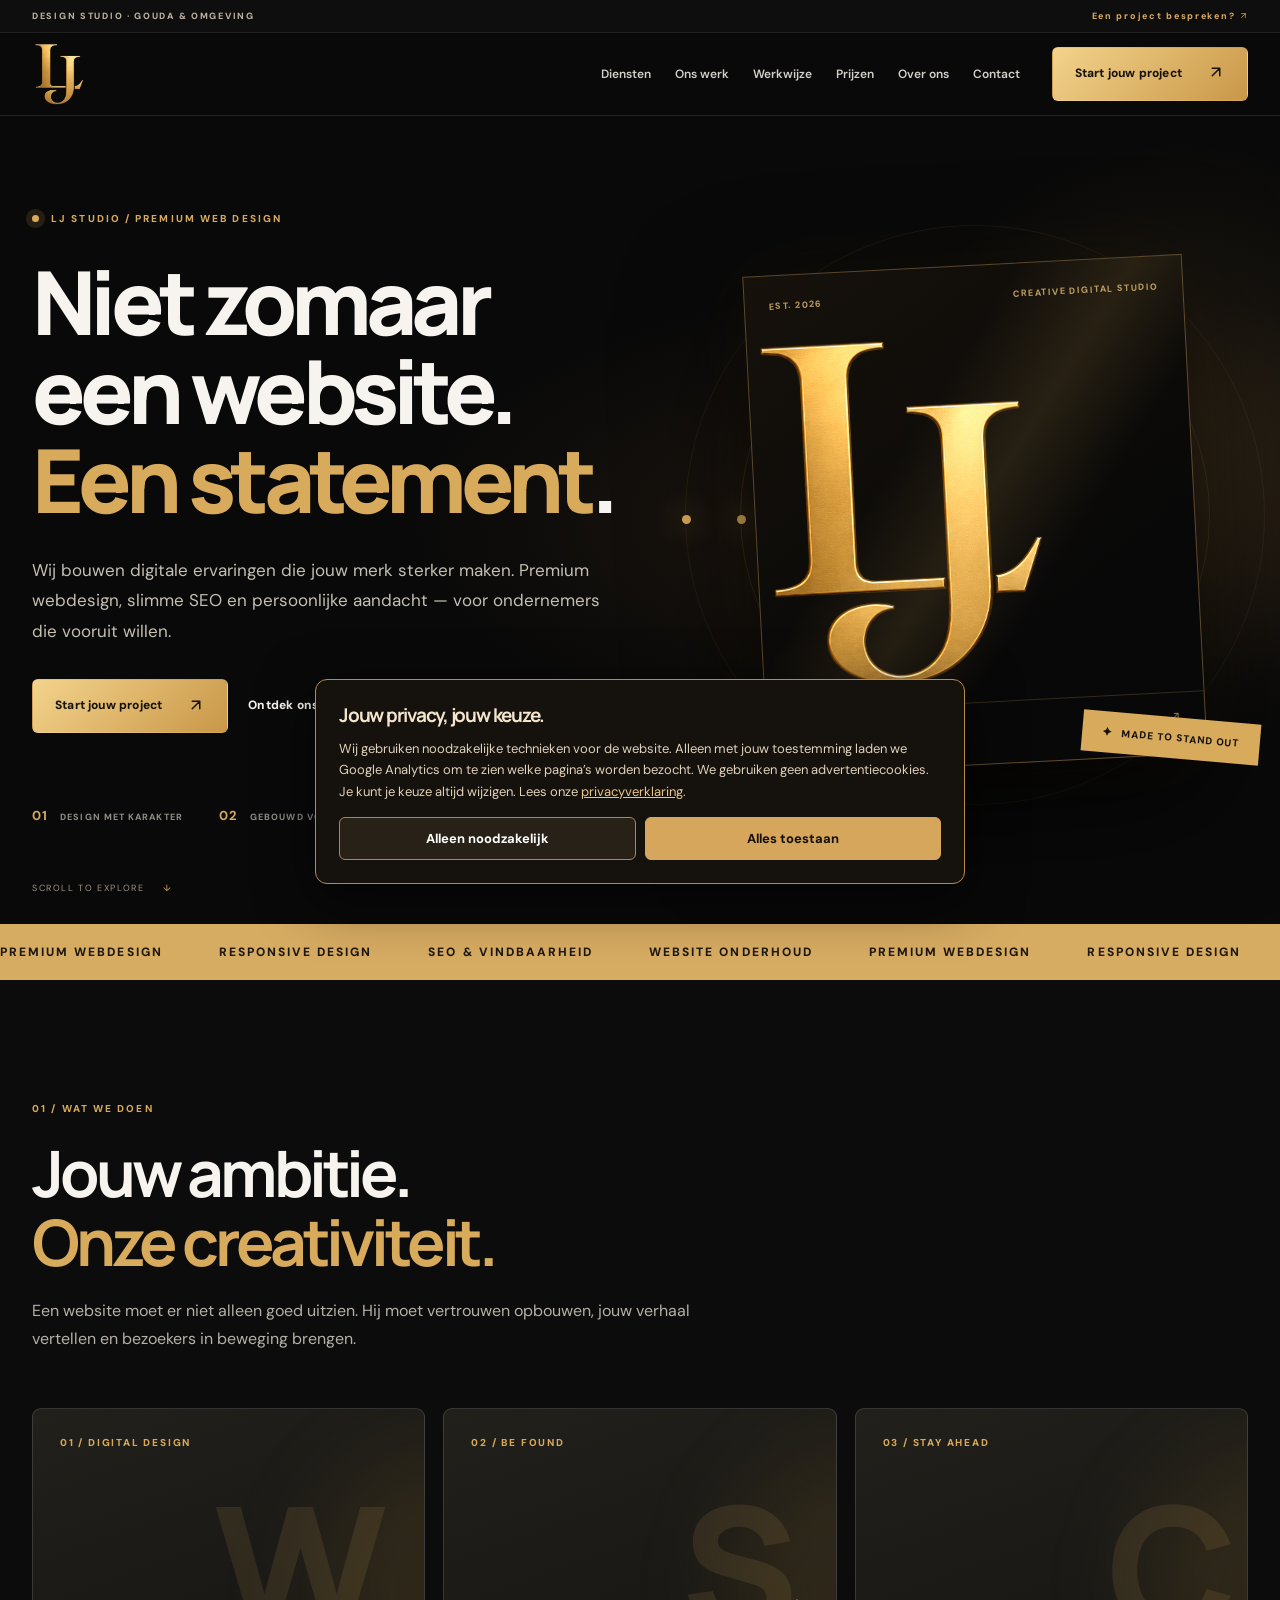
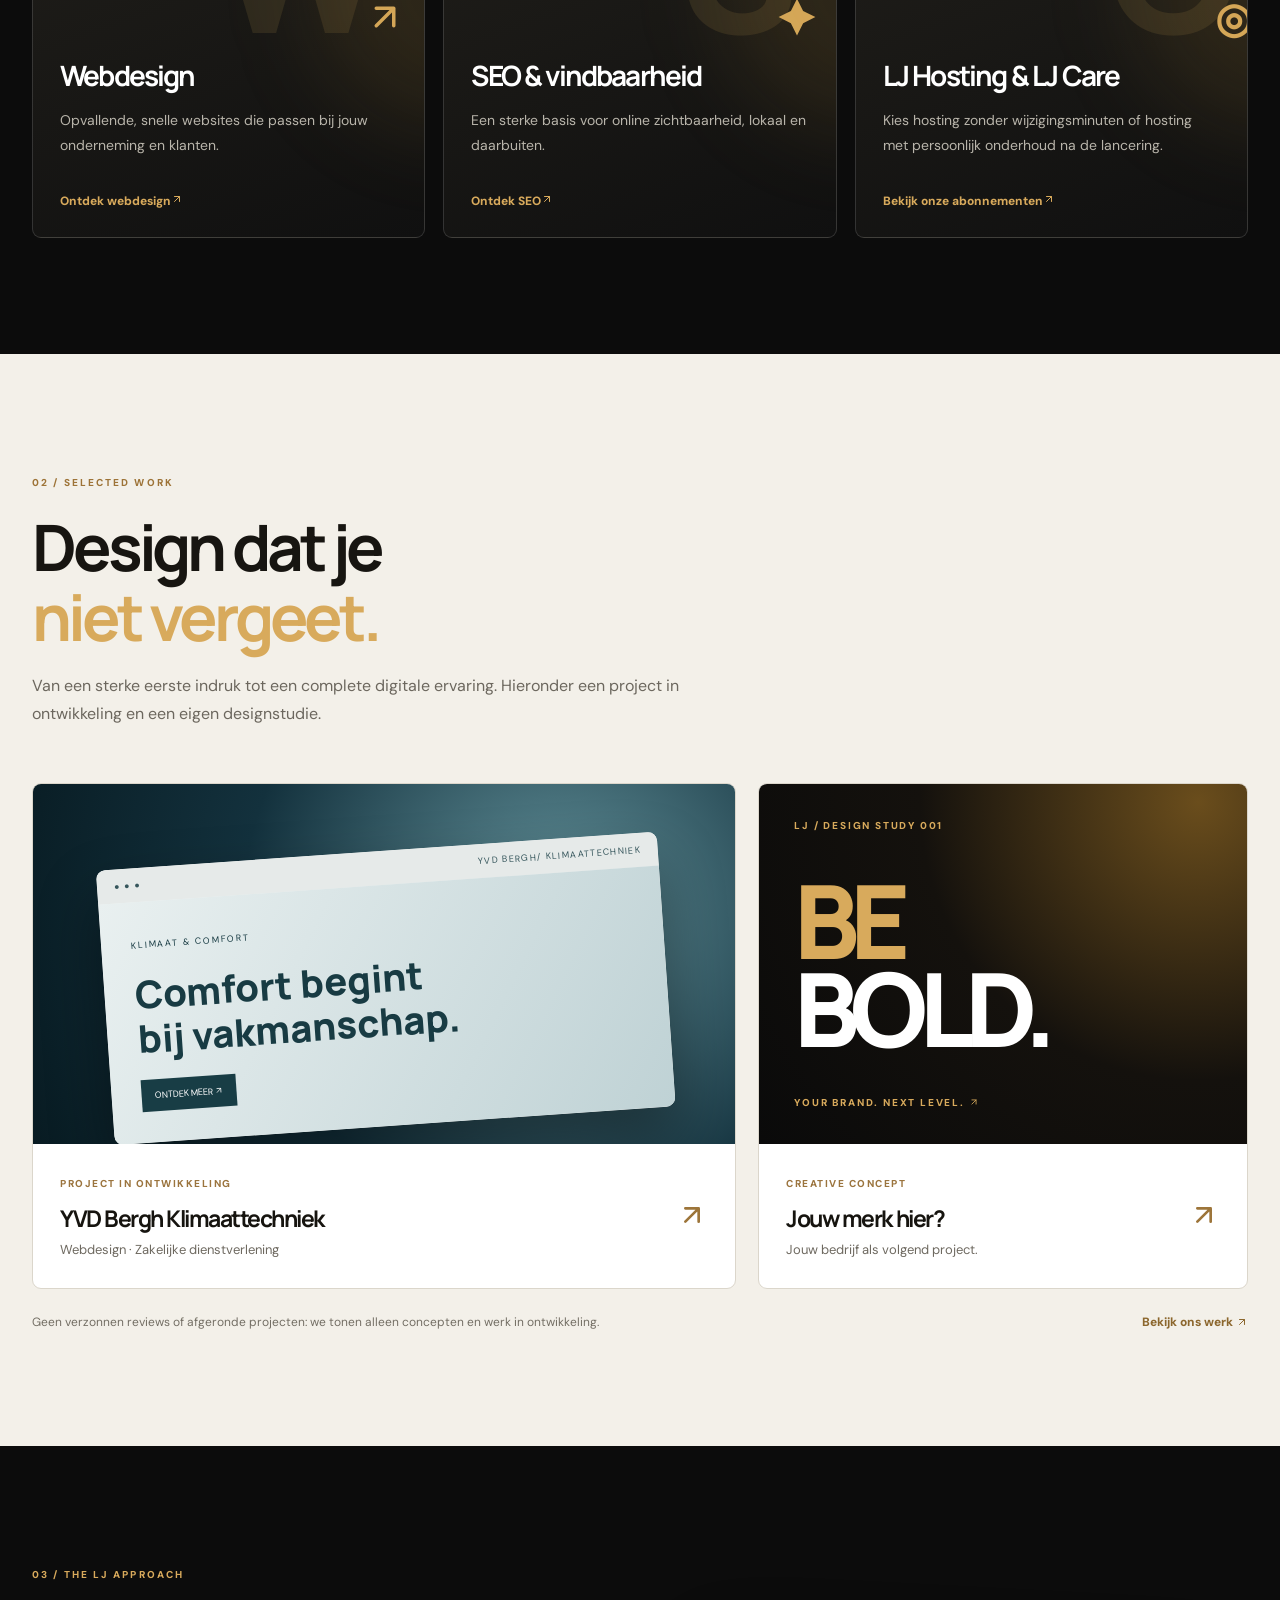
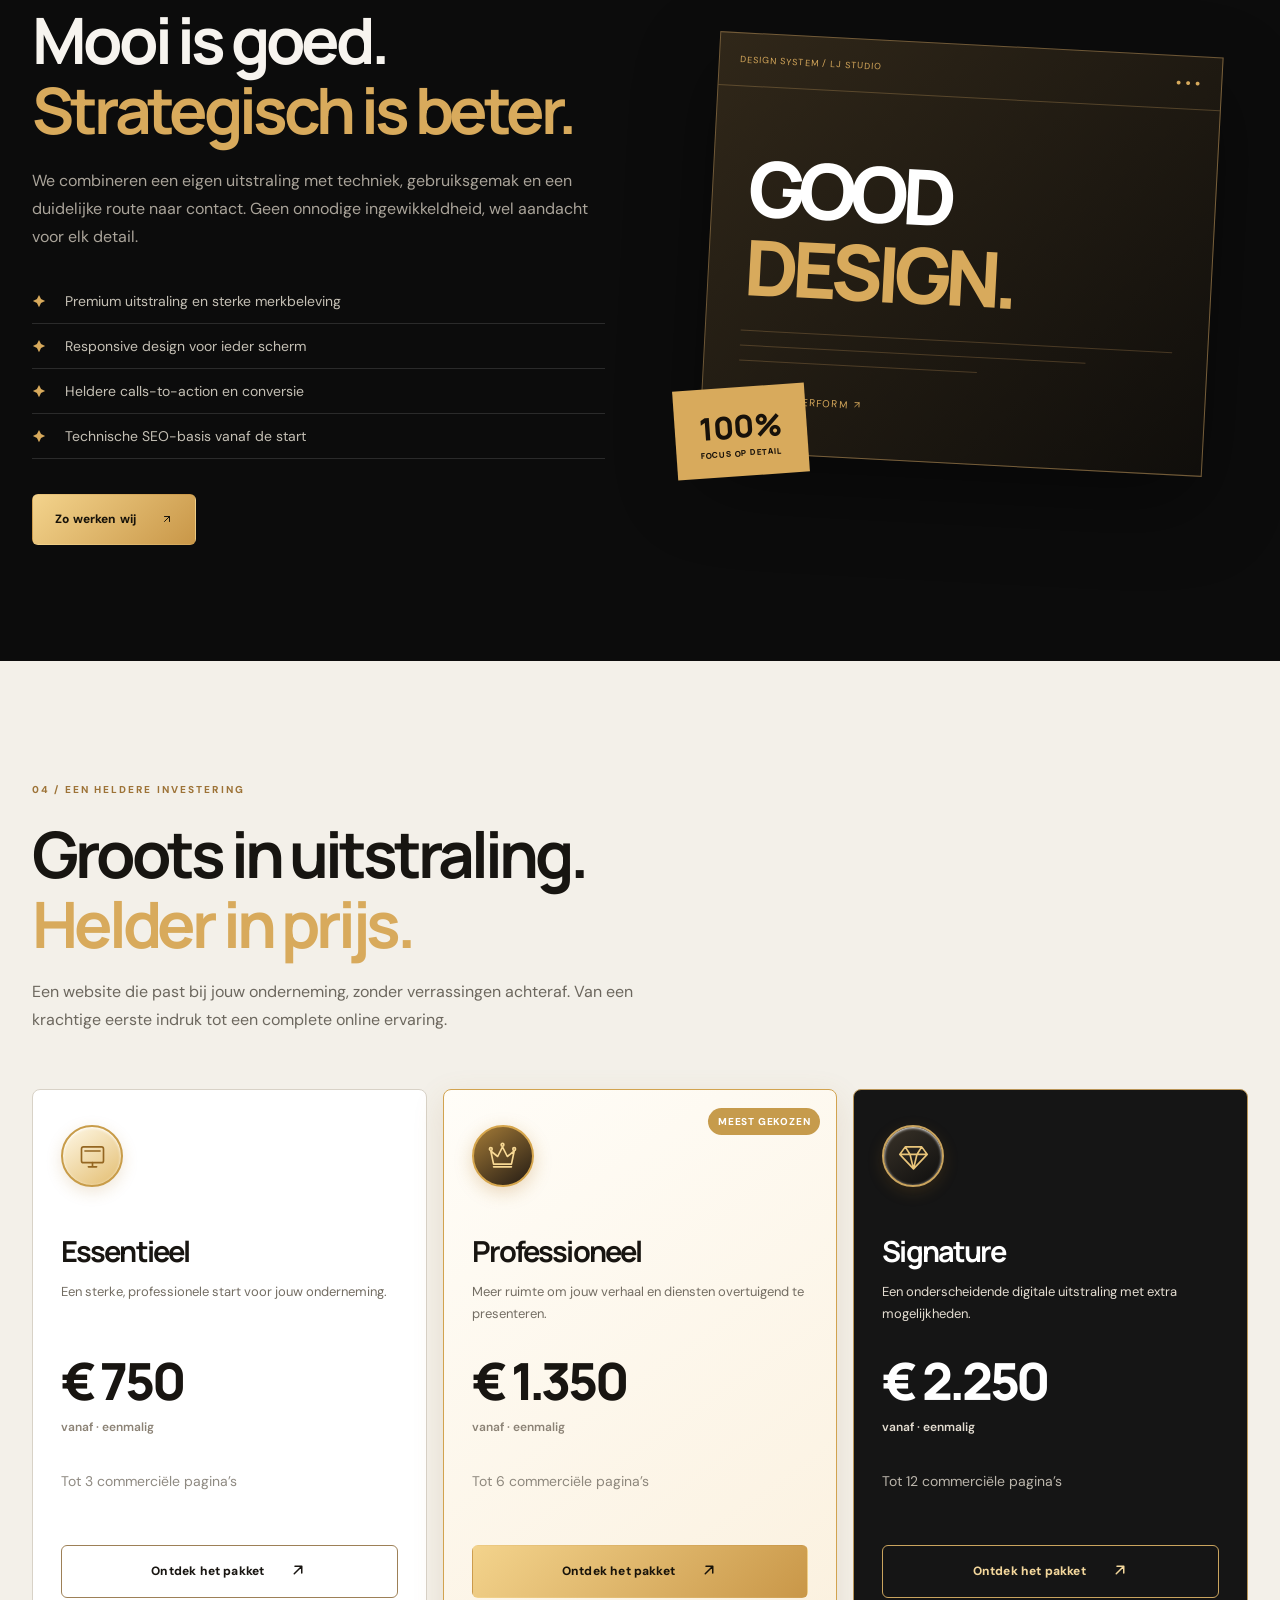
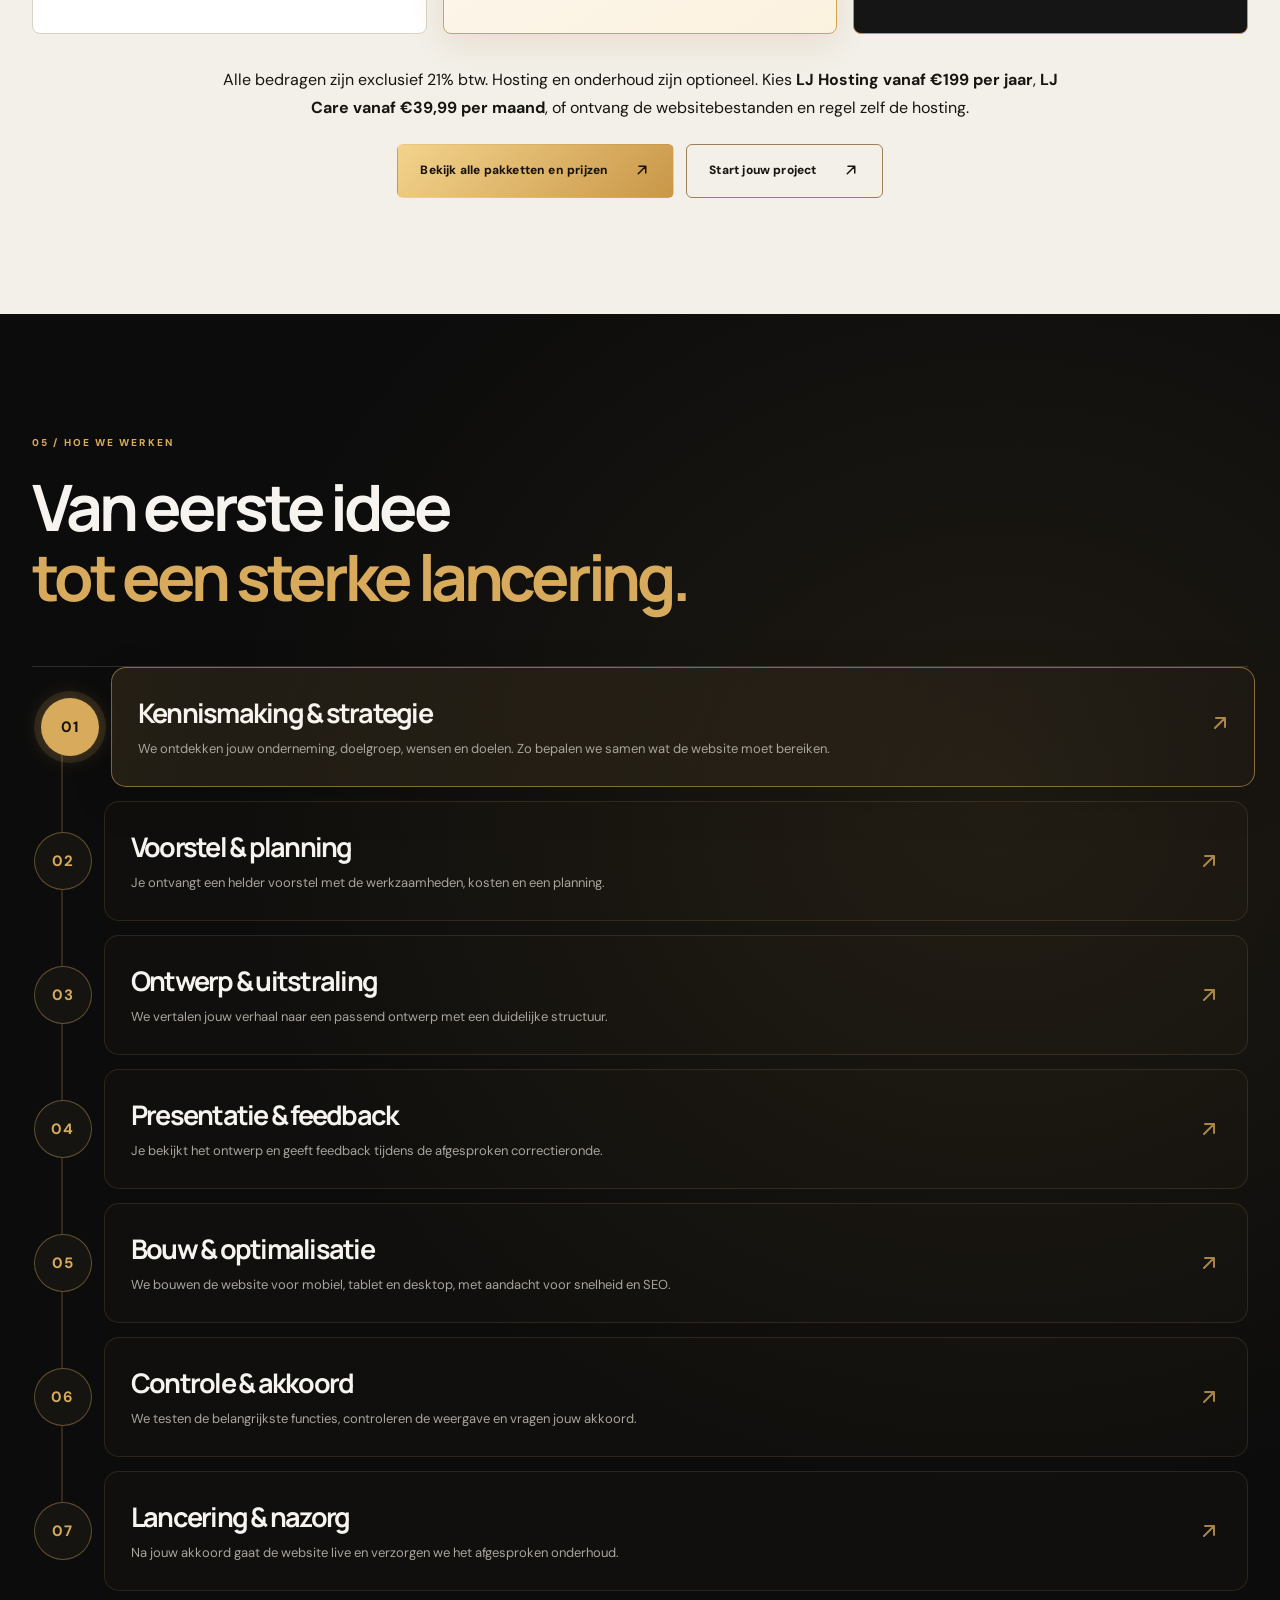
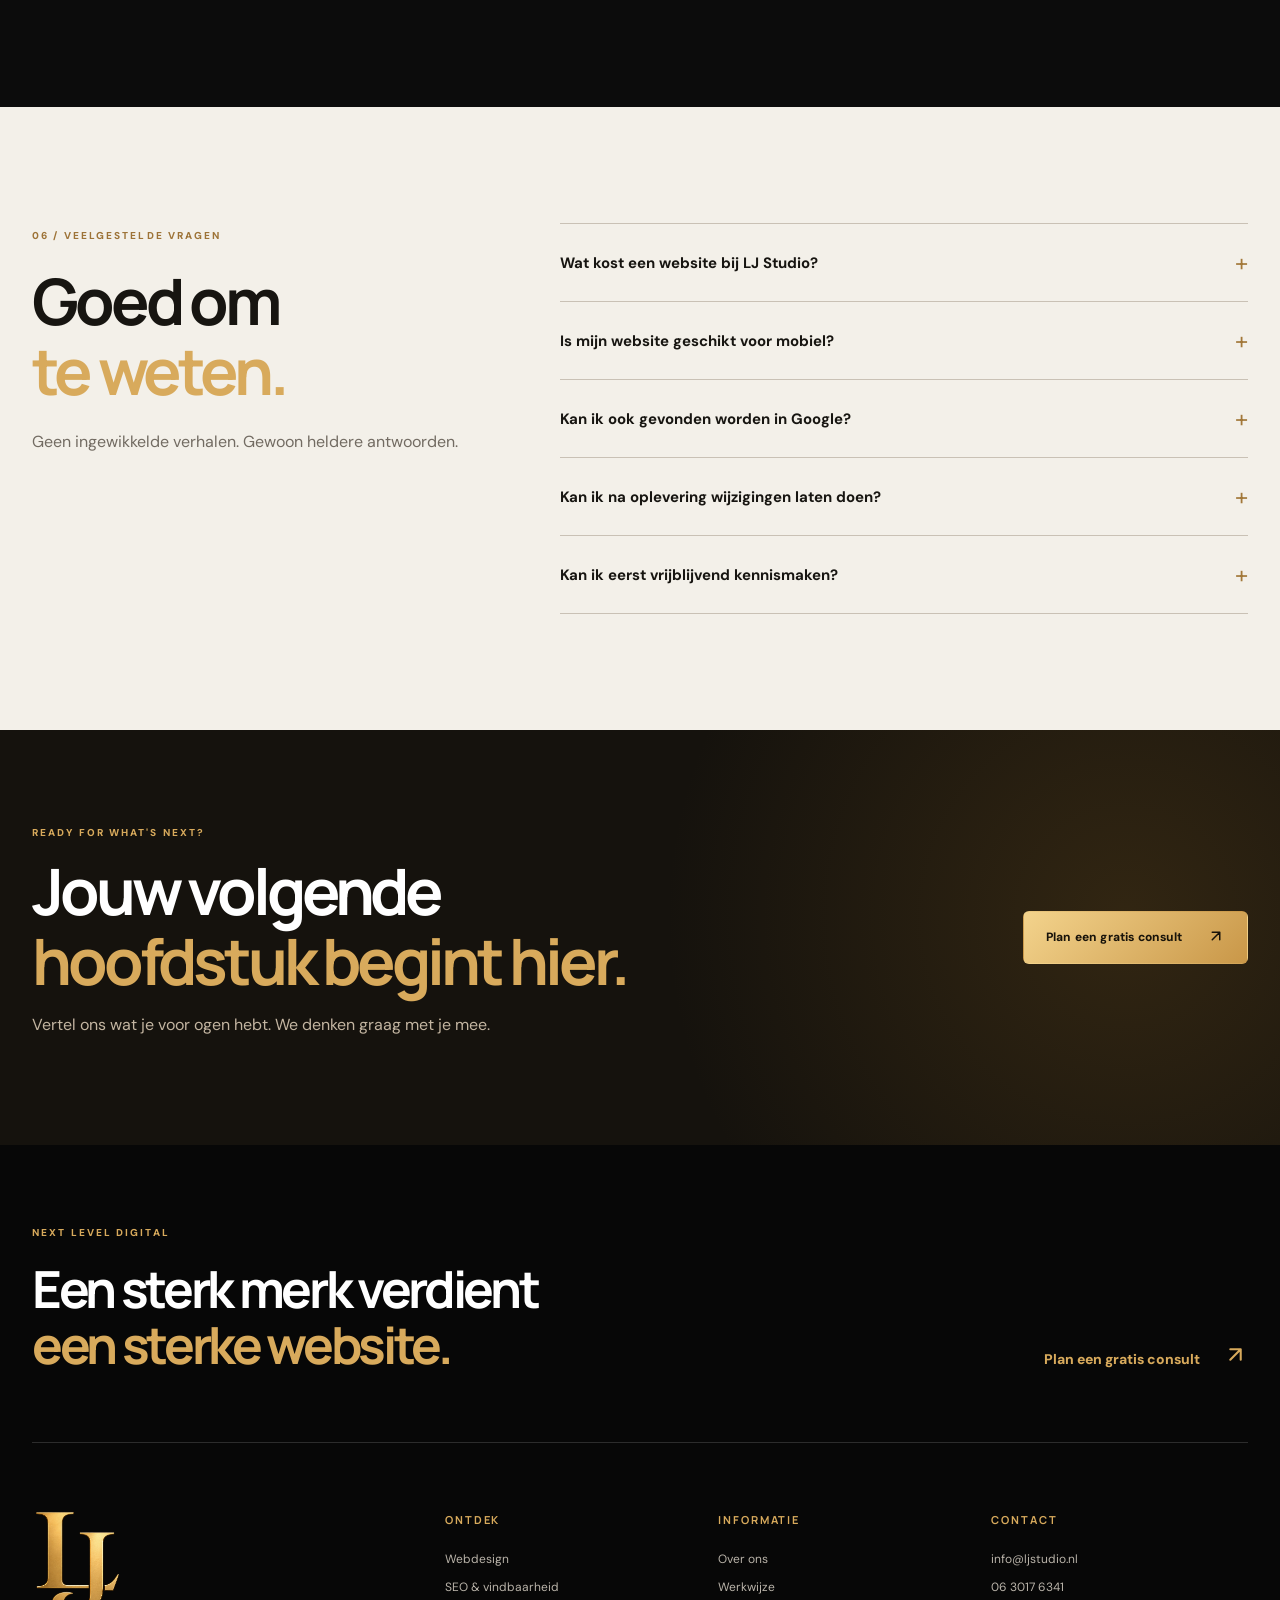
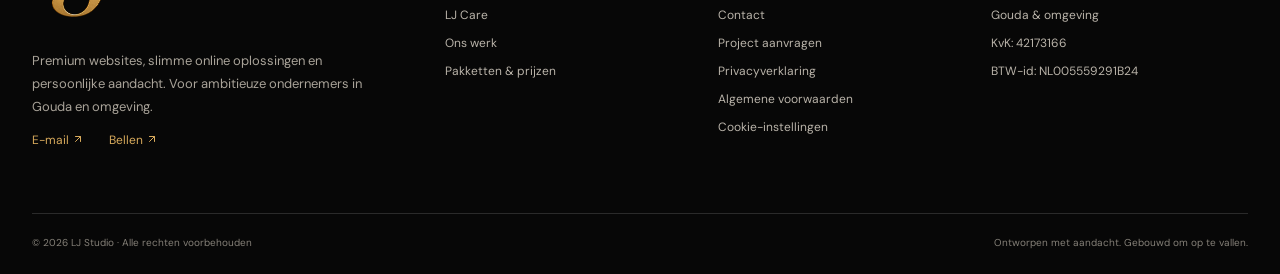
==== commit baea5b04: "Add gold SVG package emblems and black Signature homepage card" ====
--- a/index.html
+++ b/index.html
@@ -27,12 +27,12 @@
   .marquee .marquee-group { gap: 34px; padding-right: 34px; }
 }
 </style><link rel="stylesheet" href="assets/journey.css?v=2"/><script defer src="assets/journey.js?v=1"></script>
-<style id="lj-home-pricing-compact">.lj-home-prices .price-card{display:flex;flex-direction:column;min-width:0}.lj-home-prices .price-card .price{margin-top:auto}.lj-home-prices .price-card .lj-home-plan-detail{font-size:14px;opacity:.8;margin:10px 0 20px}.lj-home-prices .price-card .btn{margin-top:auto}.lj-home-price-footer{margin:32px auto 0;max-width:950px;text-align:center}.lj-home-price-footer>p{line-height:1.75;margin:0 auto 22px;max-width:850px}.lj-home-price-actions{display:flex;flex-wrap:wrap;gap:12px;justify-content:center}.lj-home-price-actions .btn{max-width:100%}@media(max-width:650px){.lj-home-price-actions{flex-direction:column;align-items:stretch}.lj-home-price-actions .btn{text-align:center}.lj-home-prices .price-card{padding-bottom:24px}}</style></head><body><a class="skip-link" href="#main">Direct naar inhoud</a><div class="topbar"><div class="container topbar-inner"><span>DESIGN STUDIO · GOUDA &amp; OMGEVING</span><a href="contact.html">Een project bespreken? <span aria-hidden="true"><svg aria-hidden="true" focusable="false" width="1em" height="1em" viewBox="0 0 24 24" fill="none" stroke="currentColor" stroke-width="2" stroke-linecap="round" stroke-linejoin="round" style="display:inline-block;vertical-align:-0.12em;flex-shrink:0"><path d="M7 17 17 7M7 7h10v10"/></svg></span></a></div></div><header class="header"><div class="container header-inner"><a aria-label="LJ Studio - naar de homepage" class="logo" href="index.html"><span class="logo-monogram">L<span>J</span><i>.</i></span><span class="logo-word">STUDIO<small>PREMIUM DIGITAL EXPERIENCES</small></span></a><button aria-controls="main-nav" aria-expanded="false" aria-label="Open navigatiemenu" class="menu-toggle" data-menu-toggle="" type="button"><span></span><span></span></button><nav aria-label="Hoofdnavigatie" class="nav" data-nav="" id="main-nav"><a href="diensten.html">Diensten</a><a href="portfolio.html">Ons werk</a><a href="werkwijze.html">Werkwijze</a><a href="prijzen.html">Prijzen</a><a href="over-ons.html">Over ons</a><a href="contact.html">Contact</a><a class="nav-mobile-cta" href="aanvraag.html">Start jouw project <svg aria-hidden="true" focusable="false" width="1em" height="1em" viewBox="0 0 24 24" fill="none" stroke="currentColor" stroke-width="2" stroke-linecap="round" stroke-linejoin="round" style="display:inline-block;vertical-align:-0.12em;flex-shrink:0"><path d="M7 17 17 7M7 7h10v10"/></svg></a></nav><a class="btn btn-gold header-cta" href="aanvraag.html">Start jouw project <span><svg aria-hidden="true" focusable="false" width="1em" height="1em" viewBox="0 0 24 24" fill="none" stroke="currentColor" stroke-width="2" stroke-linecap="round" stroke-linejoin="round" style="display:inline-block;vertical-align:-0.12em;flex-shrink:0"><path d="M7 17 17 7M7 7h10v10"/></svg></span></a></div></header><main id="main"><section class="hero premium-hero"><div class="hero-glow"></div><div class="container hero-grid"><div class="hero-copy reveal visible"><span class="eyebrow"><span class="live-dot"></span> LJ STUDIO / PREMIUM WEB DESIGN</span><h1>Niet zomaar<br/>een website.<br/><em>Een statement<span class="dot">.</span></em></h1><p class="hero-lead">Wij bouwen digitale ervaringen die jouw merk sterker maken. Premium webdesign, slimme SEO en persoonlijke aandacht — voor ondernemers die vooruit willen.</p><div class="hero-actions"><a class="btn btn-gold" href="aanvraag.html">Start jouw project <span><svg aria-hidden="true" focusable="false" width="1em" height="1em" viewBox="0 0 24 24" fill="none" stroke="currentColor" stroke-width="2" stroke-linecap="round" stroke-linejoin="round" style="display:inline-block;vertical-align:-0.12em;flex-shrink:0"><path d="M7 17 17 7M7 7h10v10"/></svg></span></a><a class="btn btn-text" href="portfolio.html">Ontdek ons werk <span><svg aria-hidden="true" focusable="false" width="1em" height="1em" viewBox="0 0 24 24" fill="none" stroke="currentColor" stroke-width="2" stroke-linecap="round" stroke-linejoin="round" style="display:inline-block;vertical-align:-0.12em;flex-shrink:0"><path d="M7 17 17 7M7 7h10v10"/></svg></span></a></div><div class="hero-proof"><span><b>01</b> DESIGN MET KARAKTER</span><span><b>02</b> GEBOUWD VOOR GROEI</span></div></div><div aria-label="LJ Studio premium merkpresentatie" class="hero-stage reveal visible"><div class="stage-orbit stage-orbit-one"></div><div class="stage-orbit stage-orbit-two"></div><div class="stage-panel"><div class="stage-meta"><span>EST. 2026</span><span>CREATIVE DIGITAL STUDIO</span></div><img alt="Origineel gouden LJ Studio monogram" fetchpriority="high" height="725" src="assets/lj-monogram-transparant.webp" width="930"/><div class="stage-bottom"><span>DESIGN IS OUR SIGNATURE.</span><span><svg aria-hidden="true" focusable="false" width="1em" height="1em" viewBox="0 0 24 24" fill="none" stroke="currentColor" stroke-width="2" stroke-linecap="round" stroke-linejoin="round" style="display:inline-block;vertical-align:-0.12em;flex-shrink:0"><path d="M7 17 17 7M7 7h10v10"/></svg></span></div></div><div class="stage-tag"><svg aria-hidden="true" focusable="false" width="1em" height="1em" viewBox="0 0 24 24" fill="currentColor" style="display:inline-block;vertical-align:-0.12em;flex-shrink:0"><path d="M12 1.5 15.5 8.5 22.5 12 15.5 15.5 12 22.5 8.5 15.5 1.5 12 8.5 8.5Z"/></svg>   MADE TO STAND OUT</div></div></div><div class="hero-scroll">SCROLL TO EXPLORE <span>↓</span></div></section>
+<style id="lj-home-pricing-compact">.lj-home-prices .price-card{display:flex;flex-direction:column;min-width:0}.lj-home-prices .price-card .price{margin-top:auto}.lj-home-prices .price-card .lj-home-plan-detail{font-size:14px;opacity:.8;margin:10px 0 20px}.lj-home-prices .price-card .btn{margin-top:auto}.lj-home-price-footer{margin:32px auto 0;max-width:950px;text-align:center}.lj-home-price-footer>p{line-height:1.75;margin:0 auto 22px;max-width:850px}.lj-home-price-actions{display:flex;flex-wrap:wrap;gap:12px;justify-content:center}.lj-home-price-actions .btn{max-width:100%}@media(max-width:650px){.lj-home-price-actions{flex-direction:column;align-items:stretch}.lj-home-price-actions .btn{text-align:center}.lj-home-prices .price-card{padding-bottom:24px}}</style><style id="lj-home-emblems-20261016">.lj-home-prices .price-card{position:relative;overflow:hidden}.lj-home-prices .lj-plan-emblem{width:62px;height:62px;display:grid;place-items:center;border-radius:50%;background:linear-gradient(145deg,#fff9e8,#e3bd70);border:2px solid #c89c49;box-shadow:0 5px 16px rgba(171,119,36,.18),inset 0 1px 3px #fff;margin:0 0 20px}.lj-home-prices .lj-plan-emblem svg{width:33px;height:33px;fill:none;stroke:#946621;stroke-width:2.4;stroke-linecap:round;stroke-linejoin:round}.lj-home-prices .lj-plan-emblem-2{background:linear-gradient(145deg,#a47b37,#231b14);border-color:#d6a64d;box-shadow:0 5px 18px rgba(175,116,26,.27)}.lj-home-prices .lj-plan-emblem-2 svg{stroke:#f8d994}.lj-home-prices .lj-plan-emblem-3{background:linear-gradient(145deg,#3a3329,#0e0e0e);border-color:#caa45e}.lj-home-prices .lj-plan-emblem-3 svg{stroke:#e9c57a}.lj-home-prices .lj-plan-featured{border:1px solid #d2a34f;background:linear-gradient(145deg,#fffdf8,#fbf1df);box-shadow:0 10px 32px rgba(160,115,48,.14)}.lj-home-prices .lj-plan-popular{position:absolute;top:18px;right:16px;padding:7px 10px;border-radius:50px;background:#c69b4c;color:#fff;font-size:10px;letter-spacing:.08em;font-weight:800}.lj-home-prices .lj-plan-signature{background:#151515;border-color:#b99558;color:#fff}.lj-home-prices .lj-plan-signature h3,.lj-home-prices .lj-plan-signature .price,.lj-home-prices .lj-plan-signature .price-count{color:#fff}.lj-home-prices .lj-plan-signature p,.lj-home-prices .lj-plan-signature small{color:#e4ddd1}.lj-home-prices .lj-plan-signature .btn{border-color:#caa45e;color:#f3d79c;background:transparent}.lj-home-prices .lj-plan-signature .btn:hover,.lj-home-prices .lj-plan-signature .btn:focus-visible{background:#d1a75b;color:#151515}@media(max-width:900px){.lj-home-prices .lj-plan-popular{font-size:9px;padding:6px 8px;top:12px;right:10px}}@media(max-width:650px){.lj-home-prices .lj-plan-emblem{width:56px;height:56px}.lj-home-prices .lj-plan-popular{top:15px;right:15px}}</style></head><body><a class="skip-link" href="#main">Direct naar inhoud</a><div class="topbar"><div class="container topbar-inner"><span>DESIGN STUDIO · GOUDA &amp; OMGEVING</span><a href="contact.html">Een project bespreken? <span aria-hidden="true"><svg aria-hidden="true" focusable="false" width="1em" height="1em" viewBox="0 0 24 24" fill="none" stroke="currentColor" stroke-width="2" stroke-linecap="round" stroke-linejoin="round" style="display:inline-block;vertical-align:-0.12em;flex-shrink:0"><path d="M7 17 17 7M7 7h10v10"/></svg></span></a></div></div><header class="header"><div class="container header-inner"><a aria-label="LJ Studio - naar de homepage" class="logo" href="index.html"><span class="logo-monogram">L<span>J</span><i>.</i></span><span class="logo-word">STUDIO<small>PREMIUM DIGITAL EXPERIENCES</small></span></a><button aria-controls="main-nav" aria-expanded="false" aria-label="Open navigatiemenu" class="menu-toggle" data-menu-toggle="" type="button"><span></span><span></span></button><nav aria-label="Hoofdnavigatie" class="nav" data-nav="" id="main-nav"><a href="diensten.html">Diensten</a><a href="portfolio.html">Ons werk</a><a href="werkwijze.html">Werkwijze</a><a href="prijzen.html">Prijzen</a><a href="over-ons.html">Over ons</a><a href="contact.html">Contact</a><a class="nav-mobile-cta" href="aanvraag.html">Start jouw project <svg aria-hidden="true" focusable="false" width="1em" height="1em" viewBox="0 0 24 24" fill="none" stroke="currentColor" stroke-width="2" stroke-linecap="round" stroke-linejoin="round" style="display:inline-block;vertical-align:-0.12em;flex-shrink:0"><path d="M7 17 17 7M7 7h10v10"/></svg></a></nav><a class="btn btn-gold header-cta" href="aanvraag.html">Start jouw project <span><svg aria-hidden="true" focusable="false" width="1em" height="1em" viewBox="0 0 24 24" fill="none" stroke="currentColor" stroke-width="2" stroke-linecap="round" stroke-linejoin="round" style="display:inline-block;vertical-align:-0.12em;flex-shrink:0"><path d="M7 17 17 7M7 7h10v10"/></svg></span></a></div></header><main id="main"><section class="hero premium-hero"><div class="hero-glow"></div><div class="container hero-grid"><div class="hero-copy reveal visible"><span class="eyebrow"><span class="live-dot"></span> LJ STUDIO / PREMIUM WEB DESIGN</span><h1>Niet zomaar<br/>een website.<br/><em>Een statement<span class="dot">.</span></em></h1><p class="hero-lead">Wij bouwen digitale ervaringen die jouw merk sterker maken. Premium webdesign, slimme SEO en persoonlijke aandacht — voor ondernemers die vooruit willen.</p><div class="hero-actions"><a class="btn btn-gold" href="aanvraag.html">Start jouw project <span><svg aria-hidden="true" focusable="false" width="1em" height="1em" viewBox="0 0 24 24" fill="none" stroke="currentColor" stroke-width="2" stroke-linecap="round" stroke-linejoin="round" style="display:inline-block;vertical-align:-0.12em;flex-shrink:0"><path d="M7 17 17 7M7 7h10v10"/></svg></span></a><a class="btn btn-text" href="portfolio.html">Ontdek ons werk <span><svg aria-hidden="true" focusable="false" width="1em" height="1em" viewBox="0 0 24 24" fill="none" stroke="currentColor" stroke-width="2" stroke-linecap="round" stroke-linejoin="round" style="display:inline-block;vertical-align:-0.12em;flex-shrink:0"><path d="M7 17 17 7M7 7h10v10"/></svg></span></a></div><div class="hero-proof"><span><b>01</b> DESIGN MET KARAKTER</span><span><b>02</b> GEBOUWD VOOR GROEI</span></div></div><div aria-label="LJ Studio premium merkpresentatie" class="hero-stage reveal visible"><div class="stage-orbit stage-orbit-one"></div><div class="stage-orbit stage-orbit-two"></div><div class="stage-panel"><div class="stage-meta"><span>EST. 2026</span><span>CREATIVE DIGITAL STUDIO</span></div><img alt="Origineel gouden LJ Studio monogram" fetchpriority="high" height="725" src="assets/lj-monogram-transparant.webp" width="930"/><div class="stage-bottom"><span>DESIGN IS OUR SIGNATURE.</span><span><svg aria-hidden="true" focusable="false" width="1em" height="1em" viewBox="0 0 24 24" fill="none" stroke="currentColor" stroke-width="2" stroke-linecap="round" stroke-linejoin="round" style="display:inline-block;vertical-align:-0.12em;flex-shrink:0"><path d="M7 17 17 7M7 7h10v10"/></svg></span></div></div><div class="stage-tag"><svg aria-hidden="true" focusable="false" width="1em" height="1em" viewBox="0 0 24 24" fill="currentColor" style="display:inline-block;vertical-align:-0.12em;flex-shrink:0"><path d="M12 1.5 15.5 8.5 22.5 12 15.5 15.5 12 22.5 8.5 15.5 1.5 12 8.5 8.5Z"/></svg>   MADE TO STAND OUT</div></div></div><div class="hero-scroll">SCROLL TO EXPLORE <span>↓</span></div></section>
 <div aria-label="Onze expertise" class="marquee"><div class="marquee-track"><div class="marquee-group"><span>PREMIUM WEBDESIGN</span><span>RESPONSIVE DESIGN</span><span>SEO &amp; VIND­BAARHEID</span><span>WEBSITE ONDERHOUD</span></div><div class="marquee-group" aria-hidden="true"><span>PREMIUM WEBDESIGN</span><span>RESPONSIVE DESIGN</span><span>SEO &amp; VIND­BAARHEID</span><span>WEBSITE ONDERHOUD</span></div><div class="marquee-group" aria-hidden="true"><span>PREMIUM WEBDESIGN</span><span>RESPONSIVE DESIGN</span><span>SEO &amp; VIND­BAARHEID</span><span>WEBSITE ONDERHOUD</span></div><div class="marquee-group" aria-hidden="true"><span>PREMIUM WEBDESIGN</span><span>RESPONSIVE DESIGN</span><span>SEO &amp; VIND­BAARHEID</span><span>WEBSITE ONDERHOUD</span></div><div class="marquee-group" aria-hidden="true"><span>PREMIUM WEBDESIGN</span><span>RESPONSIVE DESIGN</span><span>SEO &amp; VIND­BAARHEID</span><span>WEBSITE ONDERHOUD</span></div><div class="marquee-group" aria-hidden="true"><span>PREMIUM WEBDESIGN</span><span>RESPONSIVE DESIGN</span><span>SEO &amp; VIND­BAARHEID</span><span>WEBSITE ONDERHOUD</span></div><div class="marquee-group" aria-hidden="true"><span>PREMIUM WEBDESIGN</span><span>RESPONSIVE DESIGN</span><span>SEO &amp; VIND­BAARHEID</span><span>WEBSITE ONDERHOUD</span></div><div class="marquee-group" aria-hidden="true"><span>PREMIUM WEBDESIGN</span><span>RESPONSIVE DESIGN</span><span>SEO &amp; VIND­BAARHEID</span><span>WEBSITE ONDERHOUD</span></div></div></div>
 <section class="section section-dark" id="diensten"><div class="container"><div class="section-heading reveal"><span class="eyebrow">01 / WAT WE DOEN</span><h2>Jouw ambitie.<br/><em>Onze creativiteit.</em></h2><p>Een website moet er niet alleen goed uitzien. Hij moet vertrouwen opbouwen, jouw verhaal vertellen en bezoekers in beweging brengen.</p></div><div class="cards cards-service"><a class="service-card reveal" href="websites.html"><span class="service-no">01 / DIGITAL DESIGN</span><div class="service-symbol symbol-a">W<span><svg aria-hidden="true" focusable="false" width="1em" height="1em" viewBox="0 0 24 24" fill="none" stroke="currentColor" stroke-width="2" stroke-linecap="round" stroke-linejoin="round" style="display:inline-block;vertical-align:-0.12em;flex-shrink:0"><path d="M7 17 17 7M7 7h10v10"/></svg></span></div><div class="card-bottom"><h3>Webdesign</h3><p>Opvallende, snelle websites die passen bij jouw onderneming en klanten.</p><span class="card-action">Ontdek webdesign <svg aria-hidden="true" focusable="false" width="1em" height="1em" viewBox="0 0 24 24" fill="none" stroke="currentColor" stroke-width="2" stroke-linecap="round" stroke-linejoin="round" style="display:inline-block;vertical-align:-0.12em;flex-shrink:0"><path d="M7 17 17 7M7 7h10v10"/></svg></span></div></a><a class="service-card reveal" href="seo.html"><span class="service-no">02 / BE FOUND</span><div class="service-symbol symbol-b">S<span><svg aria-hidden="true" focusable="false" width="1em" height="1em" viewBox="0 0 24 24" fill="currentColor" style="display:inline-block;vertical-align:-0.12em;flex-shrink:0"><path d="M12 1.5 15.5 8.5 22.5 12 15.5 15.5 12 22.5 8.5 15.5 1.5 12 8.5 8.5Z"/></svg></span></div><div class="card-bottom"><h3>SEO &amp; vindbaarheid</h3><p>Een sterke basis voor online zichtbaarheid, lokaal en daarbuiten.</p><span class="card-action">Ontdek SEO <svg aria-hidden="true" focusable="false" width="1em" height="1em" viewBox="0 0 24 24" fill="none" stroke="currentColor" stroke-width="2" stroke-linecap="round" stroke-linejoin="round" style="display:inline-block;vertical-align:-0.12em;flex-shrink:0"><path d="M7 17 17 7M7 7h10v10"/></svg></span></div></a><a class="service-card reveal" href="onderhoud.html"><span class="service-no">03 / STAY AHEAD</span><div class="service-symbol symbol-c">C<span>◎</span></div><div class="card-bottom"><h3>LJ Hosting &amp; LJ Care</h3><p>Kies hosting zonder wijzigingsminuten of hosting met persoonlijk onderhoud na de lancering.</p><span class="card-action">Bekijk onze abonnementen <svg aria-hidden="true" focusable="false" width="1em" height="1em" viewBox="0 0 24 24" fill="none" stroke="currentColor" stroke-width="2" stroke-linecap="round" stroke-linejoin="round" style="display:inline-block;vertical-align:-0.12em;flex-shrink:0"><path d="M7 17 17 7M7 7h10v10"/></svg></span></div></a></div></div></section>
 <section class="section section-cream" id="portfolio"><div class="container"><div class="section-heading reveal"><span class="eyebrow">02 / SELECTED WORK</span><h2>Design dat je<br/><em>niet vergeet.</em></h2><p>Van een sterke eerste indruk tot een complete digitale ervaring. Hieronder een project in ontwikkeling en een eigen designstudie.</p></div><div class="work-grid"><a class="work-card work-large reveal" href="portfolio.html"><div class="work-art work-art-yvd"><div class="work-browser"><div class="work-browser-bar"><span>● ● ●</span><span>YVD BERGH/ KLIMAATTECHNIEK</span></div><div class="work-browser-content"><small>KLIMAAT &amp; COMFORT</small><strong>Comfort begint<br/>bij vakmanschap.</strong><span class="mock-btn">ONTDEK MEER <svg aria-hidden="true" focusable="false" width="1em" height="1em" viewBox="0 0 24 24" fill="none" stroke="currentColor" stroke-width="2" stroke-linecap="round" stroke-linejoin="round" style="display:inline-block;vertical-align:-0.12em;flex-shrink:0"><path d="M7 17 17 7M7 7h10v10"/></svg></span></div></div></div><div class="work-info"><div><span class="micro">PROJECT IN ONTWIKKELING</span><h3>YVD Bergh Klimaattechniek</h3><p>Webdesign · Zakelijke dienstverlening</p></div><span class="work-arrow"><svg aria-hidden="true" focusable="false" width="1em" height="1em" viewBox="0 0 24 24" fill="none" stroke="currentColor" stroke-width="2" stroke-linecap="round" stroke-linejoin="round" style="display:inline-block;vertical-align:-0.12em;flex-shrink:0"><path d="M7 17 17 7M7 7h10v10"/></svg></span></div></a><a class="work-card reveal" href="aanvraag.html"><div class="work-art work-art-brand"><span class="art-overline">LJ / DESIGN STUDY 001</span><strong>BE<br/><em>BOLD.</em></strong><span class="art-bottom">YOUR BRAND. NEXT LEVEL. <svg aria-hidden="true" focusable="false" width="1em" height="1em" viewBox="0 0 24 24" fill="none" stroke="currentColor" stroke-width="2" stroke-linecap="round" stroke-linejoin="round" style="display:inline-block;vertical-align:-0.12em;flex-shrink:0"><path d="M7 17 17 7M7 7h10v10"/></svg></span></div><div class="work-info"><div><span class="micro">CREATIVE CONCEPT</span><h3>Jouw merk hier?</h3><p>Jouw bedrijf als volgend project.</p></div><span class="work-arrow"><svg aria-hidden="true" focusable="false" width="1em" height="1em" viewBox="0 0 24 24" fill="none" stroke="currentColor" stroke-width="2" stroke-linecap="round" stroke-linejoin="round" style="display:inline-block;vertical-align:-0.12em;flex-shrink:0"><path d="M7 17 17 7M7 7h10v10"/></svg></span></div></a></div><div class="section-footer reveal"><span>Geen verzonnen reviews of afgeronde projecten: we tonen alleen concepten en werk in ontwikkeling.</span><a class="text-link" href="portfolio.html">Bekijk ons werk <svg aria-hidden="true" focusable="false" width="1em" height="1em" viewBox="0 0 24 24" fill="none" stroke="currentColor" stroke-width="2" stroke-linecap="round" stroke-linejoin="round" style="display:inline-block;vertical-align:-0.12em;flex-shrink:0"><path d="M7 17 17 7M7 7h10v10"/></svg></a></div></div></section>
 <section class="section section-dark"><div class="container split feature-split"><div class="split-copy reveal"><span class="eyebrow">03 / THE LJ APPROACH</span><h2>Mooi is goed.<br/><em>Strategisch is beter.</em></h2><p>We combineren een eigen uitstraling met techniek, gebruiksgemak en een duidelijke route naar contact. Geen onnodige ingewikkeldheid, wel aandacht voor elk detail.</p><ul class="feature-list"><li><span><svg aria-hidden="true" focusable="false" width="1em" height="1em" viewBox="0 0 24 24" fill="currentColor" style="display:inline-block;vertical-align:-0.12em;flex-shrink:0"><path d="M12 1.5 15.5 8.5 22.5 12 15.5 15.5 12 22.5 8.5 15.5 1.5 12 8.5 8.5Z"/></svg></span> Premium uitstraling en sterke merkbeleving</li><li><span><svg aria-hidden="true" focusable="false" width="1em" height="1em" viewBox="0 0 24 24" fill="currentColor" style="display:inline-block;vertical-align:-0.12em;flex-shrink:0"><path d="M12 1.5 15.5 8.5 22.5 12 15.5 15.5 12 22.5 8.5 15.5 1.5 12 8.5 8.5Z"/></svg></span> Responsive design voor ieder scherm</li><li><span><svg aria-hidden="true" focusable="false" width="1em" height="1em" viewBox="0 0 24 24" fill="currentColor" style="display:inline-block;vertical-align:-0.12em;flex-shrink:0"><path d="M12 1.5 15.5 8.5 22.5 12 15.5 15.5 12 22.5 8.5 15.5 1.5 12 8.5 8.5Z"/></svg></span> Heldere calls-to-action en conversie</li><li><span><svg aria-hidden="true" focusable="false" width="1em" height="1em" viewBox="0 0 24 24" fill="currentColor" style="display:inline-block;vertical-align:-0.12em;flex-shrink:0"><path d="M12 1.5 15.5 8.5 22.5 12 15.5 15.5 12 22.5 8.5 15.5 1.5 12 8.5 8.5Z"/></svg></span> Technische SEO-basis vanaf de start</li></ul><a class="btn btn-gold" href="werkwijze.html">Zo werken wij <svg aria-hidden="true" focusable="false" width="1em" height="1em" viewBox="0 0 24 24" fill="none" stroke="currentColor" stroke-width="2" stroke-linecap="round" stroke-linejoin="round" style="display:inline-block;vertical-align:-0.12em;flex-shrink:0"><path d="M7 17 17 7M7 7h10v10"/></svg></a></div><div class="split-art reveal"><div class="art-shell"><div class="art-shell-head"><span>DESIGN SYSTEM / LJ STUDIO</span><span>● ● ●</span></div><div class="art-shell-body"><div class="art-giant">GOOD<br/><em>DESIGN.</em></div><div class="art-lines"><i></i><i></i><i></i></div><span>MADE TO PERFORM <svg aria-hidden="true" focusable="false" width="1em" height="1em" viewBox="0 0 24 24" fill="none" stroke="currentColor" stroke-width="2" stroke-linecap="round" stroke-linejoin="round" style="display:inline-block;vertical-align:-0.12em;flex-shrink:0"><path d="M7 17 17 7M7 7h10v10"/></svg></span></div></div><div class="art-float">100%<small>FOCUS OP DETAIL</small></div></div></section>
-<section class="section section-cream" id="prijzen"><div class="container"><div class="section-heading reveal"><span class="eyebrow">04 / EEN HELDERE INVESTERING</span><h2>Groots in uitstraling.<br/><em>Helder in prijs.</em></h2><p>Een website die past bij jouw onderneming, zonder verrassingen achteraf. Van een krachtige eerste indruk tot een complete online ervaring.</p></div><div class="price-grid three lj-home-prices"><article class="price-card reveal"><span class="plan-label">01 / DE BASIS</span><h3>Essentieel</h3><p>Een sterke, professionele start voor jouw onderneming.</p><div class="price"><span class="price-count" data-count-price="750">€750</span><small>vanaf · eenmalig</small></div><p class="lj-home-plan-detail">Tot 3 commerciële pagina’s</p><a class="btn btn-outline" href="prijzen.html">Ontdek het pakket <span aria-hidden="true">↗</span></a></article><article class="price-card reveal"><span class="plan-label">02 / MEER IMPACT</span><h3>Professioneel</h3><p>Meer ruimte om jouw verhaal en diensten overtuigend te presenteren.</p><div class="price"><span class="price-count" data-count-price="1350">€1.350</span><small>vanaf · eenmalig</small></div><p class="lj-home-plan-detail">Tot 6 commerciële pagina’s</p><a class="btn btn-gold" href="prijzen.html">Ontdek het pakket <span aria-hidden="true">↗</span></a></article><article class="price-card reveal"><span class="plan-label">03 / PREMIUM</span><h3>Signature</h3><p>Een onderscheidende digitale uitstraling met extra mogelijkheden.</p><div class="price"><span class="price-count" data-count-price="2250">€2.250</span><small>vanaf · eenmalig</small></div><p class="lj-home-plan-detail">Tot 12 commerciële pagina’s</p><a class="btn btn-outline" href="prijzen.html">Ontdek het pakket <span aria-hidden="true">↗</span></a></article></div><div class="lj-home-price-footer reveal"><p>Alle bedragen zijn exclusief 21% btw. Hosting en onderhoud zijn optioneel. Kies <strong>LJ Hosting vanaf €199 per jaar</strong>, <strong>LJ Care vanaf €39,99 per maand</strong>, of ontvang de websitebestanden en regel zelf de hosting.</p><div class="lj-home-price-actions"><a class="btn btn-dark" href="prijzen.html">Bekijk alle pakketten en prijzen <span aria-hidden="true">↗</span></a><a class="btn btn-outline" href="aanvraag.html">Start jouw project <span aria-hidden="true">↗</span></a></div></div></div></section>
+<section class="section section-cream" id="prijzen"><div class="container"><div class="section-heading reveal"><span class="eyebrow">04 / EEN HELDERE INVESTERING</span><h2>Groots in uitstraling.<br/><em>Helder in prijs.</em></h2><p>Een website die past bij jouw onderneming, zonder verrassingen achteraf. Van een krachtige eerste indruk tot een complete online ervaring.</p></div><div class="price-grid three lj-home-prices"><article class="price-card reveal"><div class="lj-plan-emblem lj-plan-emblem-1"><svg viewBox="0 0 48 48" aria-hidden="true" focusable="false"><rect x="8" y="10" width="32" height="23" rx="3"/><path d="M18 39h12M24 33v6M13 16h22"/></svg></div><h3>Essentieel</h3><p>Een sterke, professionele start voor jouw onderneming.</p><div class="price"><span class="price-count" data-count-price="750">€750</span><small>vanaf · eenmalig</small></div><p class="lj-home-plan-detail">Tot 3 commerciële pagina’s</p><a class="btn btn-outline" href="prijzen.html">Ontdek het pakket <span aria-hidden="true">↗</span></a></article><article class="price-card reveal lj-plan-featured"><span class="lj-plan-popular">MEEST GEKOZEN</span><div class="lj-plan-emblem lj-plan-emblem-2"><svg viewBox="0 0 48 48" aria-hidden="true" focusable="false"><path d="M7 16 17 24 24 10 31 24 41 16 37 35H11L7 16ZM11 39h26"/><circle cx="7" cy="13" r="2"/><circle cx="24" cy="7" r="2"/><circle cx="41" cy="13" r="2"/></svg></div><h3>Professioneel</h3><p>Meer ruimte om jouw verhaal en diensten overtuigend te presenteren.</p><div class="price"><span class="price-count" data-count-price="1350">€1.350</span><small>vanaf · eenmalig</small></div><p class="lj-home-plan-detail">Tot 6 commerciële pagina’s</p><a class="btn btn-gold" href="prijzen.html">Ontdek het pakket <span aria-hidden="true">↗</span></a></article><article class="price-card reveal lj-plan-signature"><div class="lj-plan-emblem lj-plan-emblem-3"><svg viewBox="0 0 48 48" aria-hidden="true" focusable="false"><path d="M12 10h24l8 11-20 21L4 21l8-11ZM4 21h40M12 10l7 11 5 21 5-21 7-11M19 21h10"/></svg></div><h3>Signature</h3><p>Een onderscheidende digitale uitstraling met extra mogelijkheden.</p><div class="price"><span class="price-count" data-count-price="2250">€2.250</span><small>vanaf · eenmalig</small></div><p class="lj-home-plan-detail">Tot 12 commerciële pagina’s</p><a class="btn btn-outline" href="prijzen.html">Ontdek het pakket <span aria-hidden="true">↗</span></a></article></div><div class="lj-home-price-footer reveal"><p>Alle bedragen zijn exclusief 21% btw. Hosting en onderhoud zijn optioneel. Kies <strong>LJ Hosting vanaf €199 per jaar</strong>, <strong>LJ Care vanaf €39,99 per maand</strong>, of ontvang de websitebestanden en regel zelf de hosting.</p><div class="lj-home-price-actions"><a class="btn btn-dark" href="prijzen.html">Bekijk alle pakketten en prijzen <span aria-hidden="true">↗</span></a><a class="btn btn-outline" href="aanvraag.html">Start jouw project <span aria-hidden="true">↗</span></a></div></div></div></section>
 <section class="section section-dark lj-journey"><div class="container"><div class="section-heading reveal"><span class="eyebrow">05 / HOE WE WERKEN</span><h2>Van eerste idee<br/><em>tot een sterke lancering.</em></h2></div><div class="steps"><div class="step reveal"><span class="step-num">01</span><div><h3>Kennismaking & strategie</h3><p>We ontdekken jouw onderneming, doelgroep, wensen en doelen. Zo bepalen we samen wat de website moet bereiken.</p></div><span class="step-arrow" aria-hidden="true">↗</span></div><div class="step reveal"><span class="step-num">02</span><div><h3>Voorstel & planning</h3><p>Je ontvangt een helder voorstel met de werkzaamheden, kosten en een planning.</p></div><span class="step-arrow" aria-hidden="true">↗</span></div><div class="step reveal"><span class="step-num">03</span><div><h3>Ontwerp & uitstraling</h3><p>We vertalen jouw verhaal naar een passend ontwerp met een duidelijke structuur.</p></div><span class="step-arrow" aria-hidden="true">↗</span></div><div class="step reveal"><span class="step-num">04</span><div><h3>Presentatie & feedback</h3><p>Je bekijkt het ontwerp en geeft feedback tijdens de afgesproken correctieronde.</p></div><span class="step-arrow" aria-hidden="true">↗</span></div><div class="step reveal"><span class="step-num">05</span><div><h3>Bouw & optimalisatie</h3><p>We bouwen de website voor mobiel, tablet en desktop, met aandacht voor snelheid en SEO.</p></div><span class="step-arrow" aria-hidden="true">↗</span></div><div class="step reveal"><span class="step-num">06</span><div><h3>Controle & akkoord</h3><p>We testen de belangrijkste functies, controleren de weergave en vragen jouw akkoord.</p></div><span class="step-arrow" aria-hidden="true">↗</span></div><div class="step reveal"><span class="step-num">07</span><div><h3>Lancering & nazorg</h3><p>Na jouw akkoord gaat de website live en verzorgen we het afgesproken onderhoud.</p></div><span class="step-arrow" aria-hidden="true">↗</span></div></div></div></div></section>
 <section class="section section-cream"><div class="container faq-layout"><div class="reveal"><span class="eyebrow">06 / VEELGESTELDE VRAGEN</span><h2>Goed om<br/><em>te weten.</em></h2><p>Geen ingewikkelde verhalen. Gewoon heldere antwoorden.</p></div><div class="faq-list"><details class="faq-item reveal"><summary>Wat kost een website bij LJ Studio? <span class="faq-plus">+</span></summary><p>Essentieel kost €750 voor maximaal 3 commerciële pagina’s, Professioneel €1.350 voor maximaal 6 en Signature €2.250 voor maximaal 12. Alle bedragen zijn eenmalig en exclusief 21% btw. De definitieve werkzaamheden leggen we vast in de offerte.</p></details><details class="faq-item reveal"><summary>Is mijn website geschikt voor mobiel? <span class="faq-plus">+</span></summary><p>Ja. We ontwerpen voor mobiel, tablet en desktop, met aandacht voor leesbaarheid, snelheid en een heldere navigatie.</p></details><details class="faq-item reveal"><summary>Kan ik ook gevonden worden in Google? <span class="faq-plus">+</span></summary><p>We leggen een goede technische SEO-basis en kunnen adviseren over lokale zoekwoorden en content. Een specifieke positie in Google kunnen we niet garanderen.</p></details><details class="faq-item reveal"><summary>Kan ik na oplevering wijzigingen laten doen? <span class="faq-plus">+</span></summary><p>Ja. LJ Care kost €39,99 per maand exclusief btw en omvat hostingbeheer en maximaal 30 minuten kleine inhoudelijke wijzigingen per maand. Grotere aanpassingen en externe kosten worden apart afgesproken.</p></details><details class="faq-item reveal"><summary>Kan ik eerst vrijblijvend kennismaken? <span class="faq-plus">+</span></summary><p>Natuurlijk. Vertel ons wat je zoekt, dan bespreken we samen wat het beste bij jouw onderneming past.</p></details></div></div></section>
 <section class="contact-band"><div class="container band-inner"><div><span class="eyebrow">READY FOR WHAT'S NEXT?</span><h2>Jouw volgende<br/><em>hoofdstuk begint hier.</em></h2><p>Vertel ons wat je voor ogen hebt. We denken graag met je mee.</p></div><a class="btn btn-gold" href="contact.html">Plan een gratis consult <span><svg aria-hidden="true" focusable="false" width="1em" height="1em" viewBox="0 0 24 24" fill="none" stroke="currentColor" stroke-width="2" stroke-linecap="round" stroke-linejoin="round" style="display:inline-block;vertical-align:-0.12em;flex-shrink:0"><path d="M7 17 17 7M7 7h10v10"/></svg></span></a></div></section></main><footer class="footer"><div class="container"><div class="footer-intro"><div><span class="eyebrow">NEXT LEVEL DIGITAL</span><h2>Een sterk merk verdient<br/><em>een sterke website.</em></h2></div><a class="footer-cta" href="contact.html">Plan een gratis consult <span><svg aria-hidden="true" focusable="false" width="1em" height="1em" viewBox="0 0 24 24" fill="none" stroke="currentColor" stroke-width="2" stroke-linecap="round" stroke-linejoin="round" style="display:inline-block;vertical-align:-0.12em;flex-shrink:0"><path d="M7 17 17 7M7 7h10v10"/></svg></span></a></div><div class="footer-grid"><div class="footer-brand"><a class="logo" href="index.html"><span class="logo-monogram">L<span>J</span><i>.</i></span><span class="logo-word">STUDIO<small>PREMIUM DIGITAL EXPERIENCES</small></span></a><p>Premium websites, slimme online oplossingen en persoonlijke aandacht. Voor ambitieuze ondernemers in Gouda en omgeving.</p><div class="social-row"><a href="mailto:info@ljstudio.nl">E-mail <svg aria-hidden="true" focusable="false" width="1em" height="1em" viewBox="0 0 24 24" fill="none" stroke="currentColor" stroke-width="2" stroke-linecap="round" stroke-linejoin="round" style="display:inline-block;vertical-align:-0.12em;flex-shrink:0"><path d="M7 17 17 7M7 7h10v10"/></svg></a><a href="tel:+31630176341">Bellen <svg aria-hidden="true" focusable="false" width="1em" height="1em" viewBox="0 0 24 24" fill="none" stroke="currentColor" stroke-width="2" stroke-linecap="round" stroke-linejoin="round" style="display:inline-block;vertical-align:-0.12em;flex-shrink:0"><path d="M7 17 17 7M7 7h10v10"/></svg></a></div></div><div class="footer-col"><h3>ONTDEK</h3><a href="websites.html">Webdesign</a><a href="seo.html">SEO &amp; vindbaarheid</a><a href="onderhoud.html">LJ Care</a><a href="portfolio.html">Ons werk</a><a href="prijzen.html">Pakketten &amp; prijzen</a></div><div class="footer-col"><h3>INFORMATIE</h3><a href="over-ons.html">Over ons</a><a href="werkwijze.html">Werkwijze</a><a href="contact.html">Contact</a><a href="aanvraag.html">Project aanvragen</a><a href="privacyverklaring.html">Privacyverklaring</a>
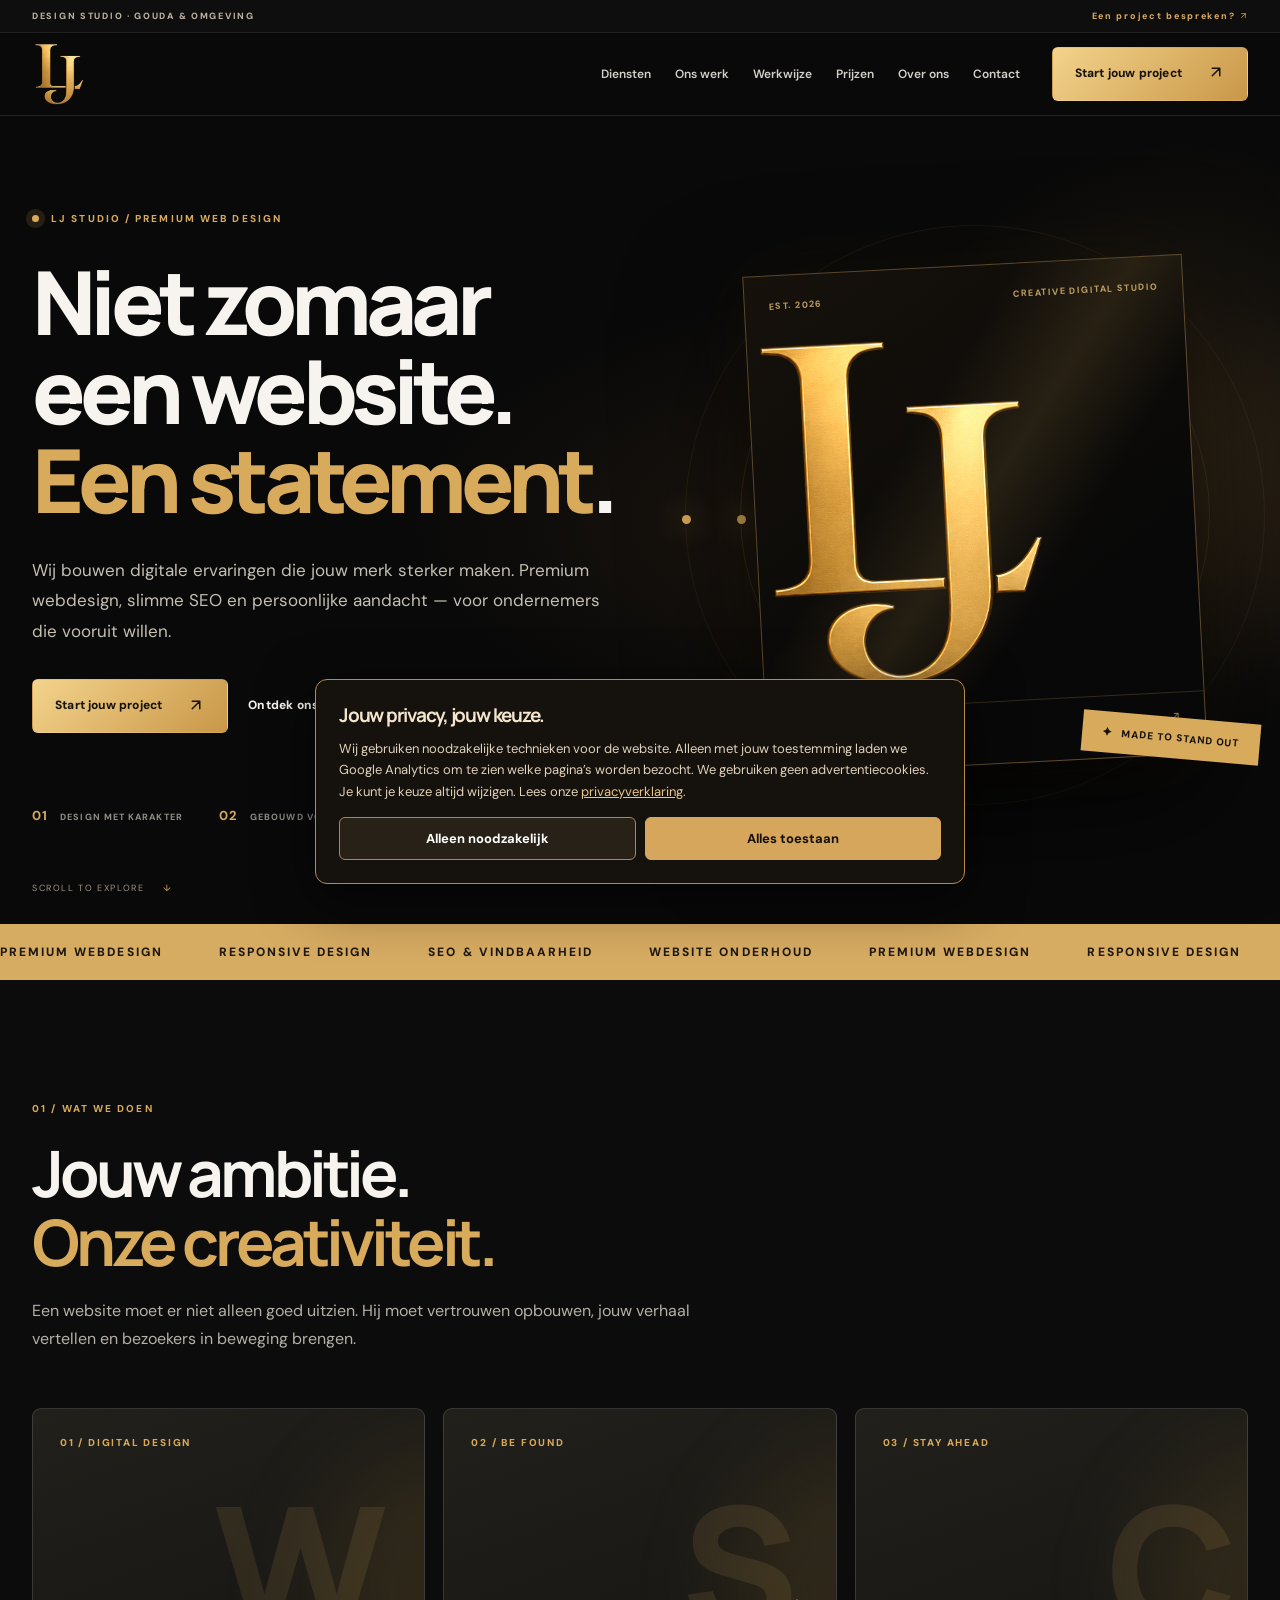
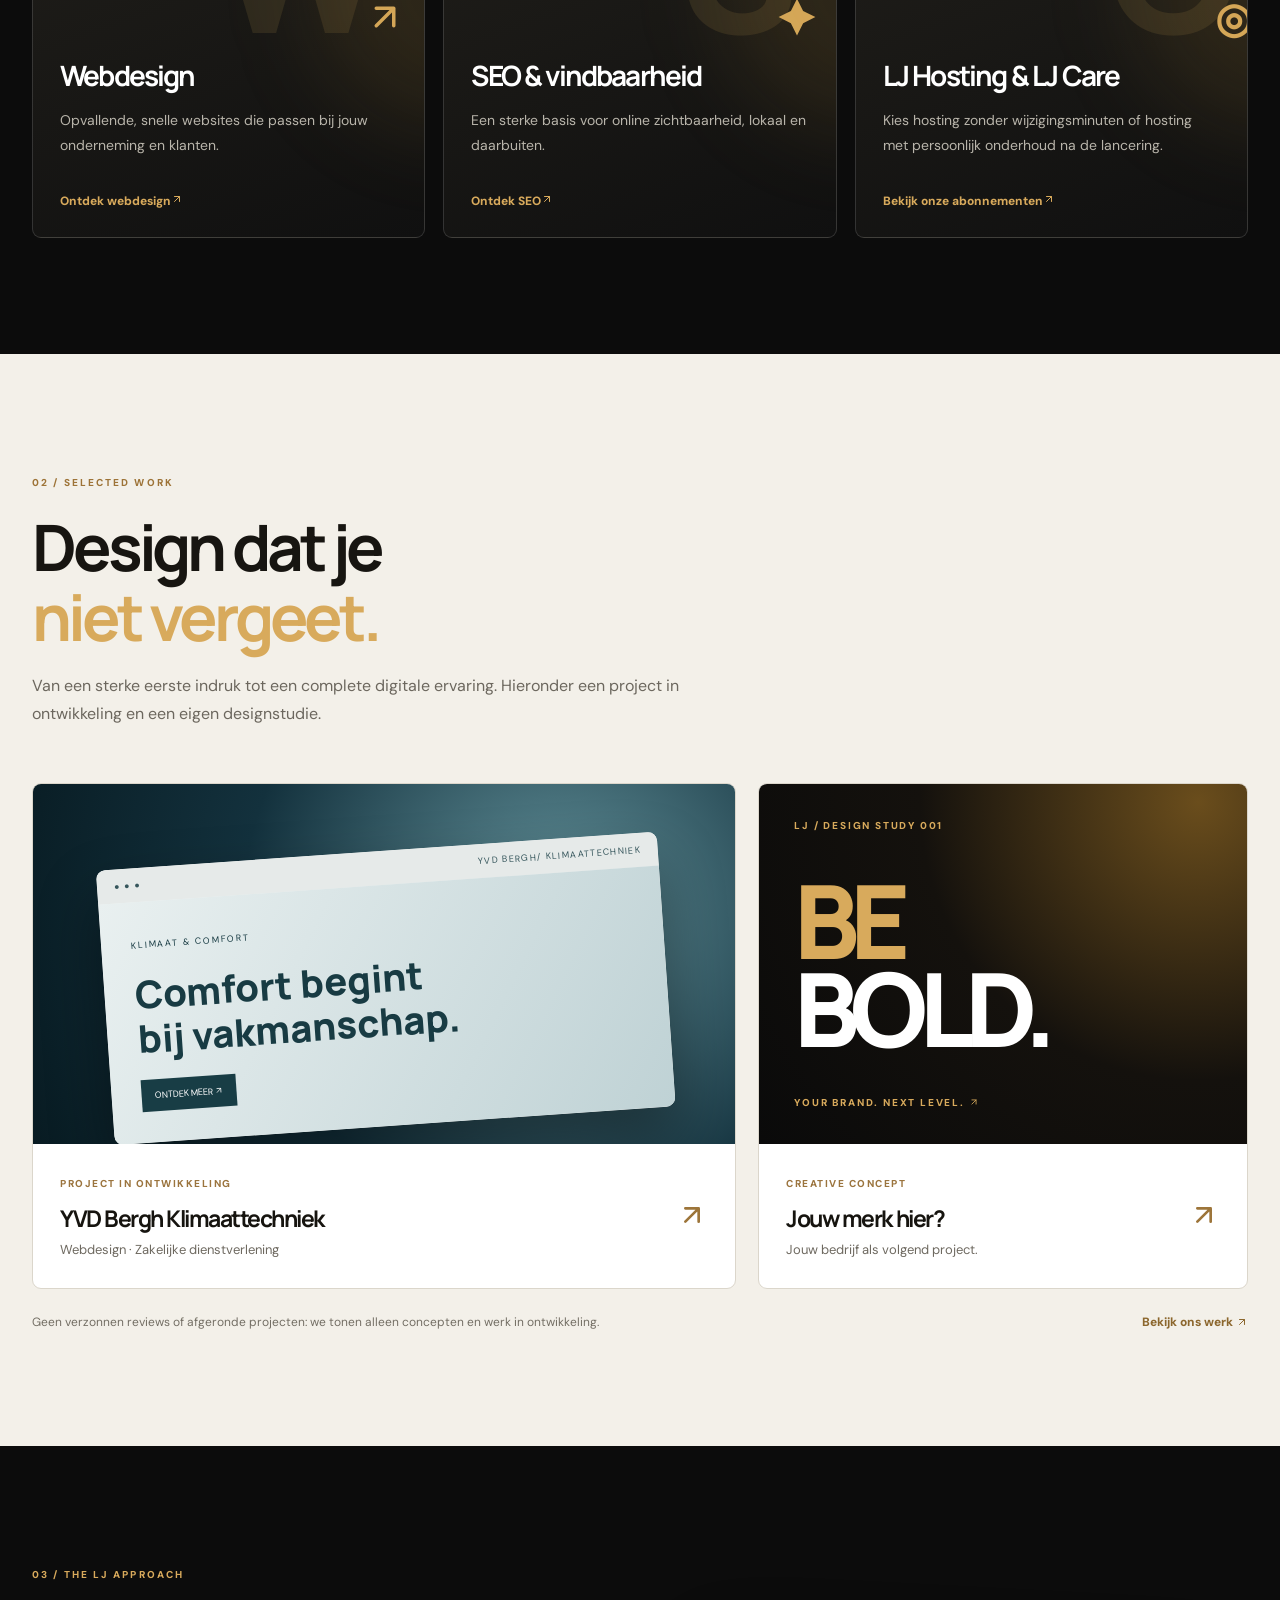
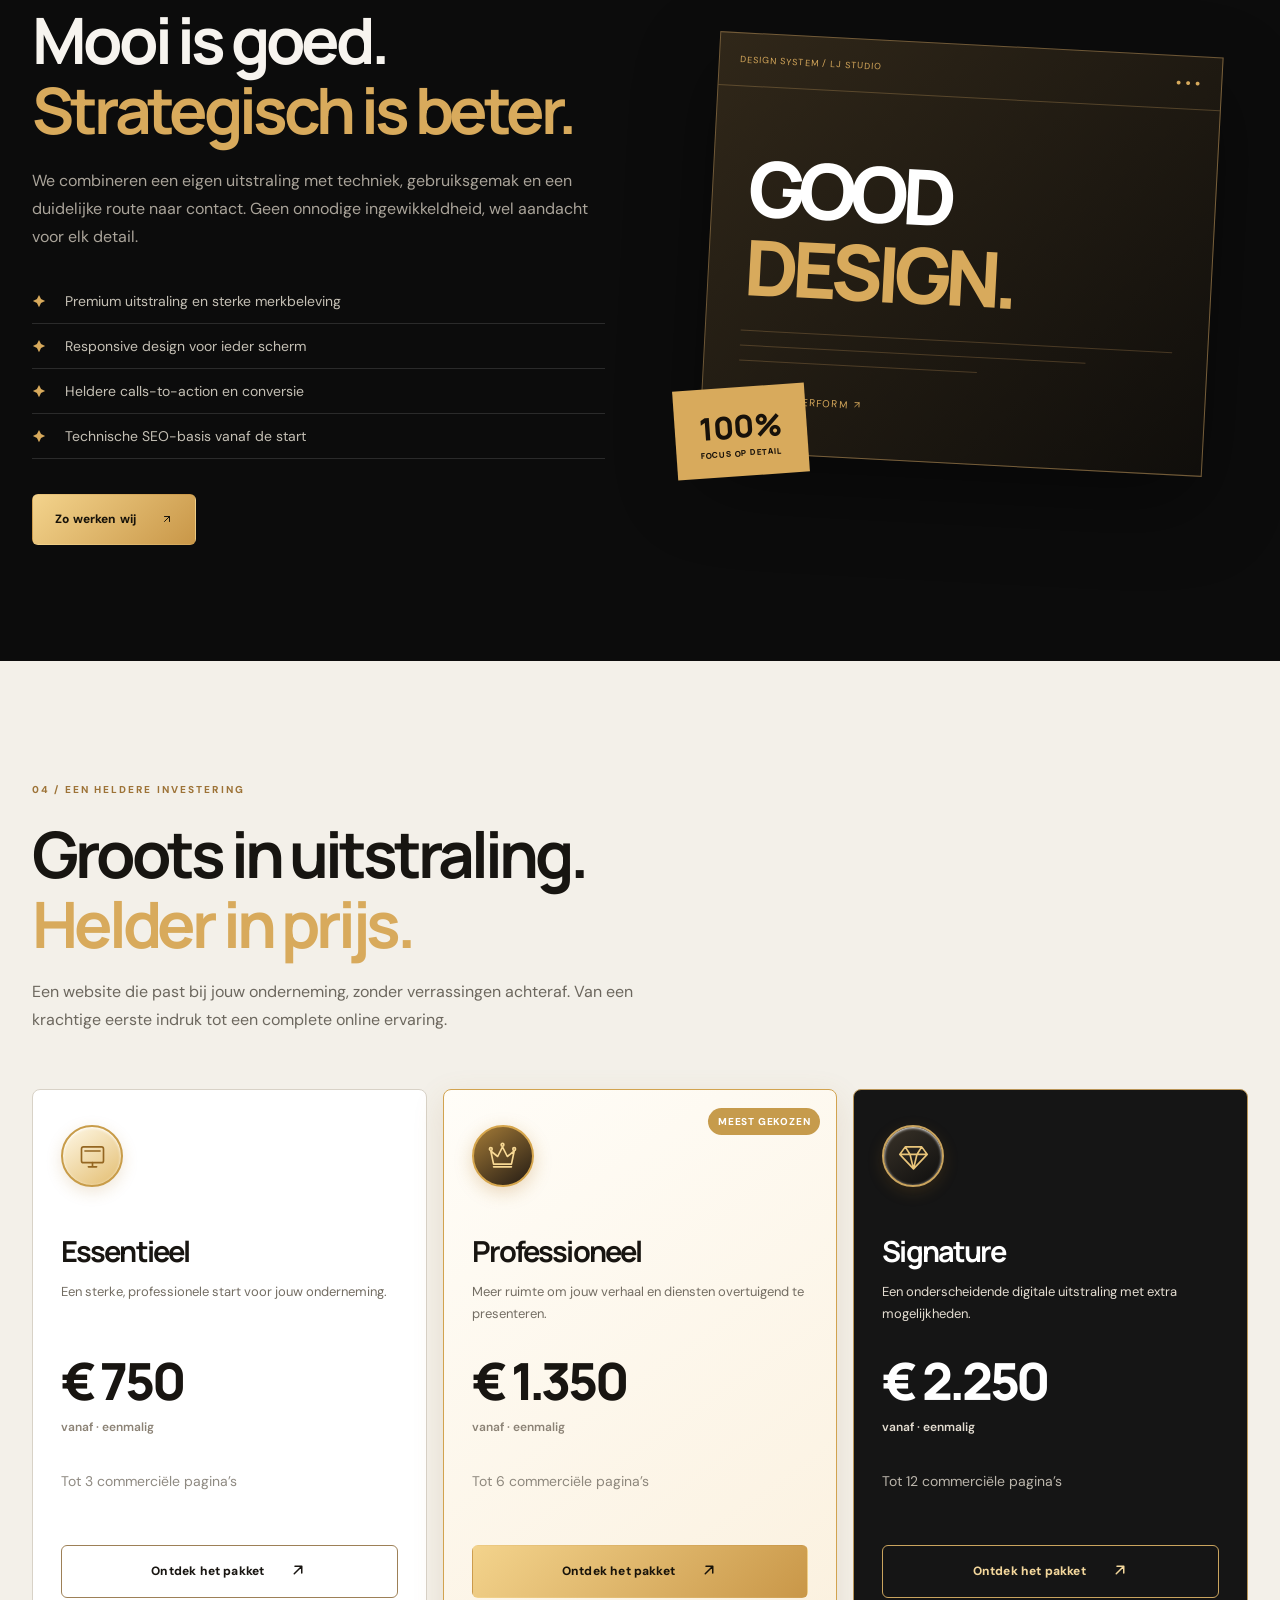
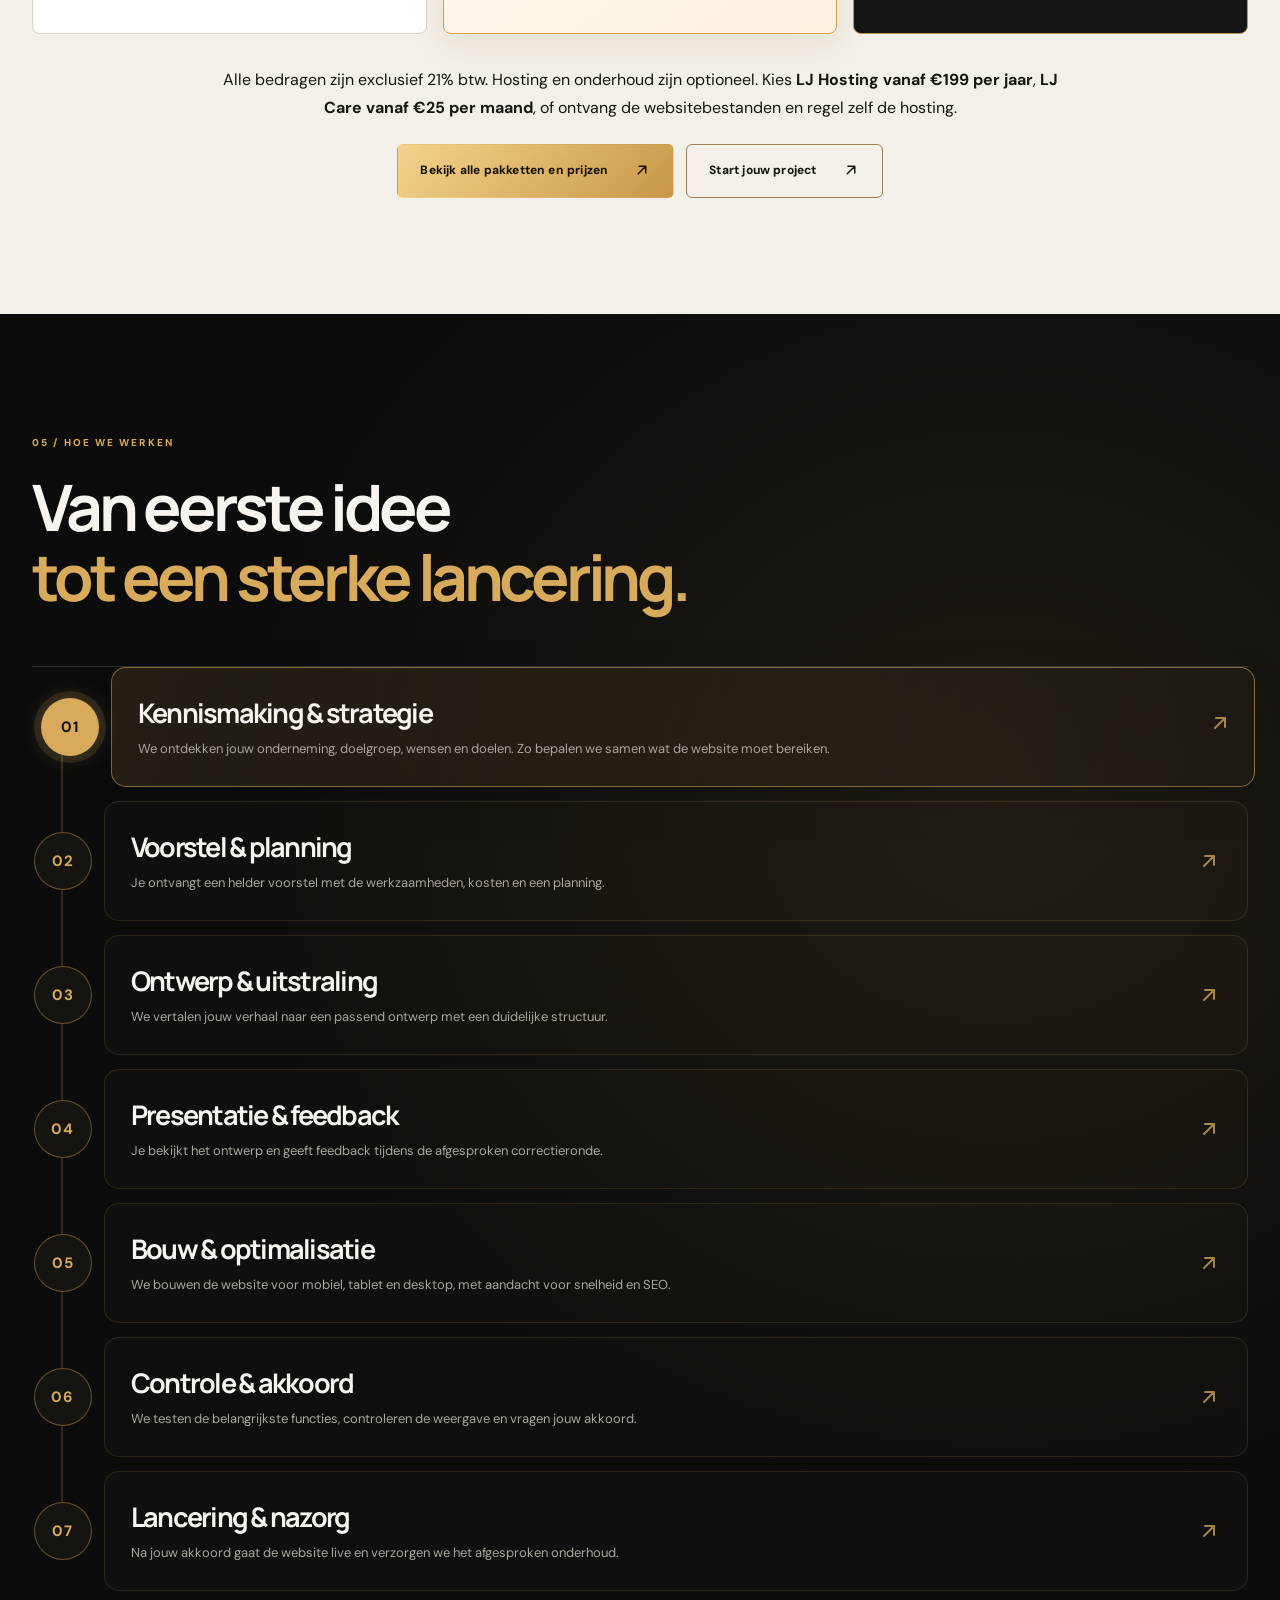
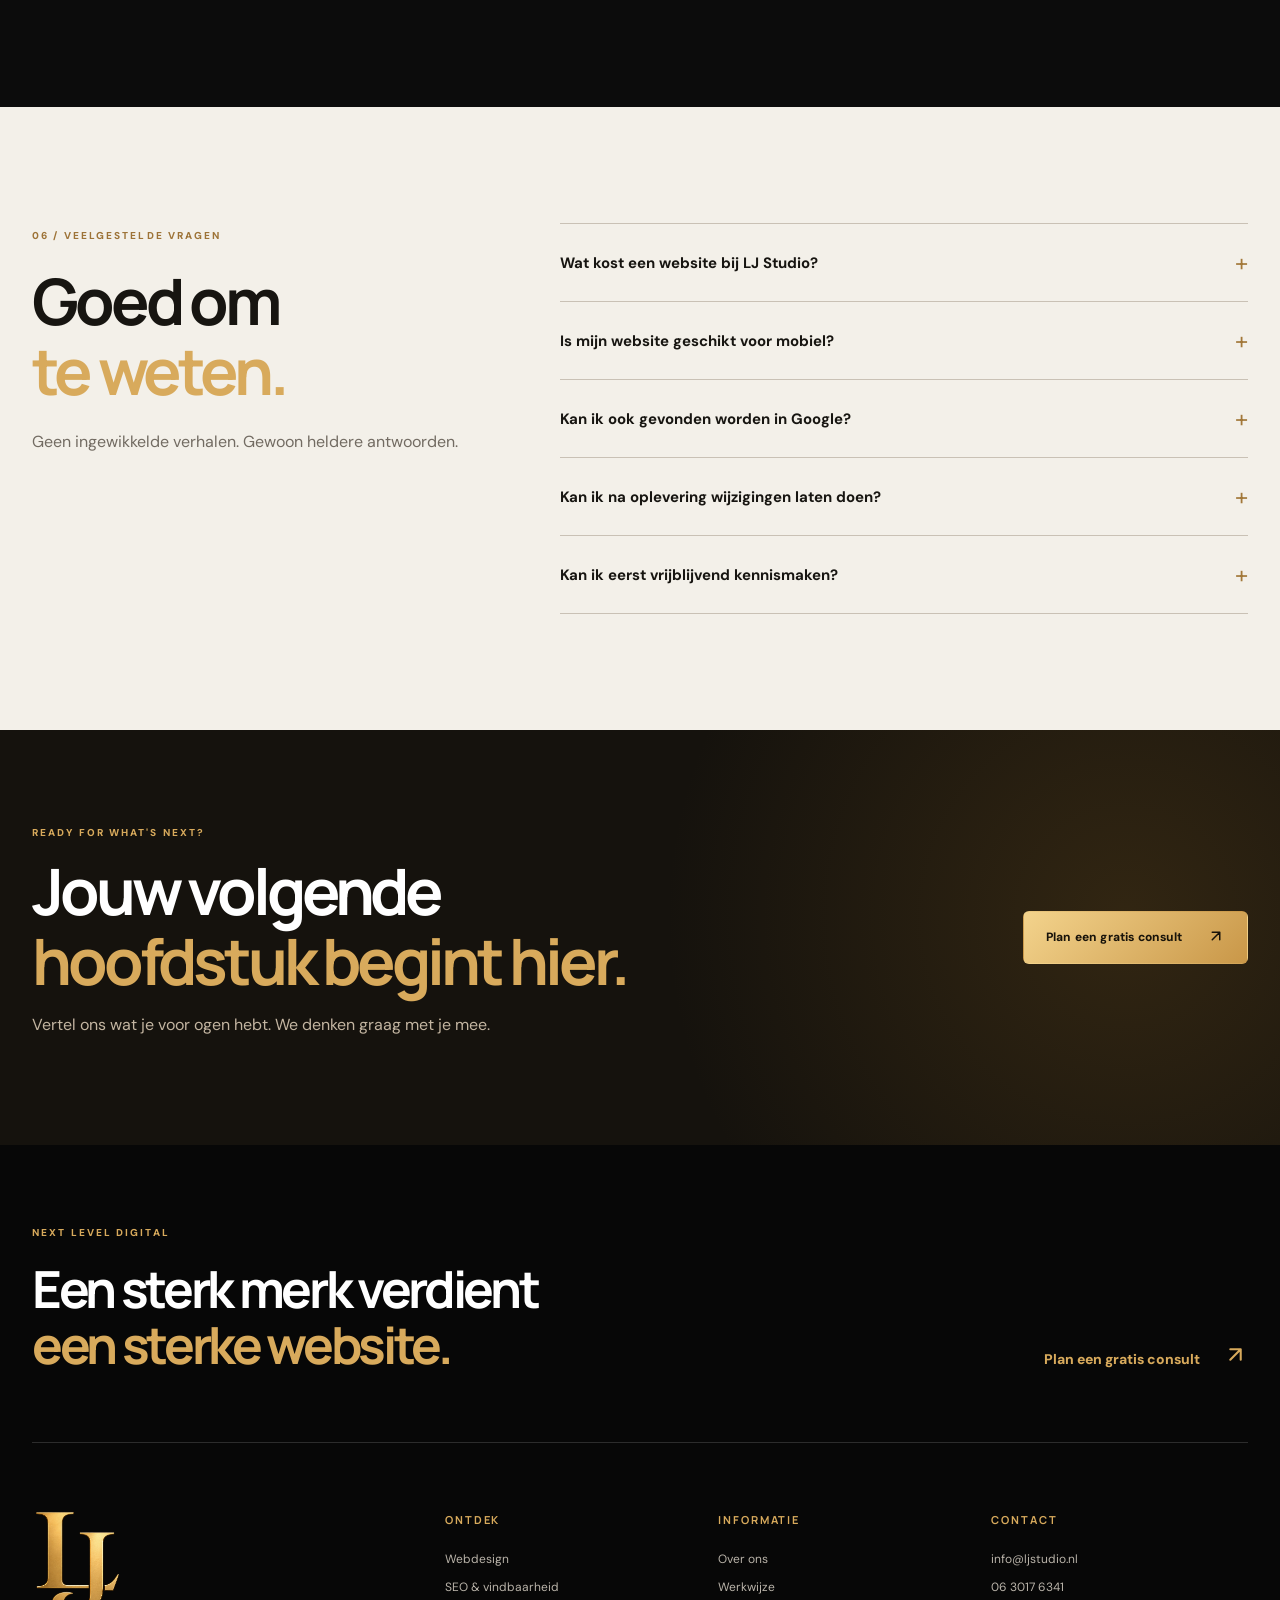
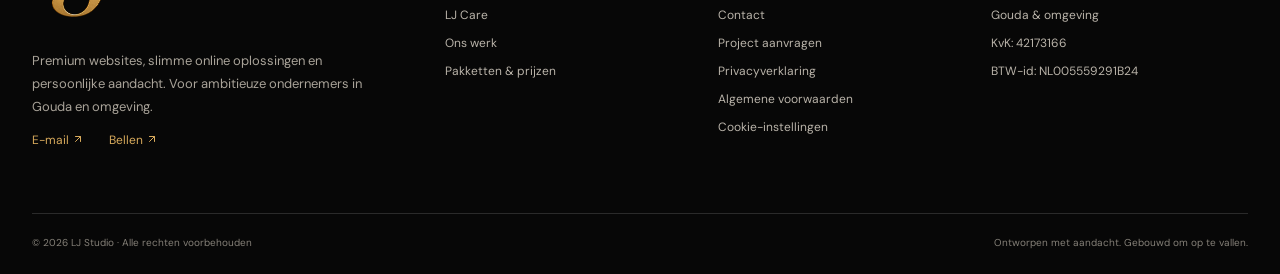
==== commit 15bf5c22: "Set LJ Care to 25 monthly or 270 yearly across site" ====
--- a/index.html
+++ b/index.html
@@ -32,9 +32,9 @@
 <section class="section section-dark" id="diensten"><div class="container"><div class="section-heading reveal"><span class="eyebrow">01 / WAT WE DOEN</span><h2>Jouw ambitie.<br/><em>Onze creativiteit.</em></h2><p>Een website moet er niet alleen goed uitzien. Hij moet vertrouwen opbouwen, jouw verhaal vertellen en bezoekers in beweging brengen.</p></div><div class="cards cards-service"><a class="service-card reveal" href="websites.html"><span class="service-no">01 / DIGITAL DESIGN</span><div class="service-symbol symbol-a">W<span><svg aria-hidden="true" focusable="false" width="1em" height="1em" viewBox="0 0 24 24" fill="none" stroke="currentColor" stroke-width="2" stroke-linecap="round" stroke-linejoin="round" style="display:inline-block;vertical-align:-0.12em;flex-shrink:0"><path d="M7 17 17 7M7 7h10v10"/></svg></span></div><div class="card-bottom"><h3>Webdesign</h3><p>Opvallende, snelle websites die passen bij jouw onderneming en klanten.</p><span class="card-action">Ontdek webdesign <svg aria-hidden="true" focusable="false" width="1em" height="1em" viewBox="0 0 24 24" fill="none" stroke="currentColor" stroke-width="2" stroke-linecap="round" stroke-linejoin="round" style="display:inline-block;vertical-align:-0.12em;flex-shrink:0"><path d="M7 17 17 7M7 7h10v10"/></svg></span></div></a><a class="service-card reveal" href="seo.html"><span class="service-no">02 / BE FOUND</span><div class="service-symbol symbol-b">S<span><svg aria-hidden="true" focusable="false" width="1em" height="1em" viewBox="0 0 24 24" fill="currentColor" style="display:inline-block;vertical-align:-0.12em;flex-shrink:0"><path d="M12 1.5 15.5 8.5 22.5 12 15.5 15.5 12 22.5 8.5 15.5 1.5 12 8.5 8.5Z"/></svg></span></div><div class="card-bottom"><h3>SEO &amp; vindbaarheid</h3><p>Een sterke basis voor online zichtbaarheid, lokaal en daarbuiten.</p><span class="card-action">Ontdek SEO <svg aria-hidden="true" focusable="false" width="1em" height="1em" viewBox="0 0 24 24" fill="none" stroke="currentColor" stroke-width="2" stroke-linecap="round" stroke-linejoin="round" style="display:inline-block;vertical-align:-0.12em;flex-shrink:0"><path d="M7 17 17 7M7 7h10v10"/></svg></span></div></a><a class="service-card reveal" href="onderhoud.html"><span class="service-no">03 / STAY AHEAD</span><div class="service-symbol symbol-c">C<span>◎</span></div><div class="card-bottom"><h3>LJ Hosting &amp; LJ Care</h3><p>Kies hosting zonder wijzigingsminuten of hosting met persoonlijk onderhoud na de lancering.</p><span class="card-action">Bekijk onze abonnementen <svg aria-hidden="true" focusable="false" width="1em" height="1em" viewBox="0 0 24 24" fill="none" stroke="currentColor" stroke-width="2" stroke-linecap="round" stroke-linejoin="round" style="display:inline-block;vertical-align:-0.12em;flex-shrink:0"><path d="M7 17 17 7M7 7h10v10"/></svg></span></div></a></div></div></section>
 <section class="section section-cream" id="portfolio"><div class="container"><div class="section-heading reveal"><span class="eyebrow">02 / SELECTED WORK</span><h2>Design dat je<br/><em>niet vergeet.</em></h2><p>Van een sterke eerste indruk tot een complete digitale ervaring. Hieronder een project in ontwikkeling en een eigen designstudie.</p></div><div class="work-grid"><a class="work-card work-large reveal" href="portfolio.html"><div class="work-art work-art-yvd"><div class="work-browser"><div class="work-browser-bar"><span>● ● ●</span><span>YVD BERGH/ KLIMAATTECHNIEK</span></div><div class="work-browser-content"><small>KLIMAAT &amp; COMFORT</small><strong>Comfort begint<br/>bij vakmanschap.</strong><span class="mock-btn">ONTDEK MEER <svg aria-hidden="true" focusable="false" width="1em" height="1em" viewBox="0 0 24 24" fill="none" stroke="currentColor" stroke-width="2" stroke-linecap="round" stroke-linejoin="round" style="display:inline-block;vertical-align:-0.12em;flex-shrink:0"><path d="M7 17 17 7M7 7h10v10"/></svg></span></div></div></div><div class="work-info"><div><span class="micro">PROJECT IN ONTWIKKELING</span><h3>YVD Bergh Klimaattechniek</h3><p>Webdesign · Zakelijke dienstverlening</p></div><span class="work-arrow"><svg aria-hidden="true" focusable="false" width="1em" height="1em" viewBox="0 0 24 24" fill="none" stroke="currentColor" stroke-width="2" stroke-linecap="round" stroke-linejoin="round" style="display:inline-block;vertical-align:-0.12em;flex-shrink:0"><path d="M7 17 17 7M7 7h10v10"/></svg></span></div></a><a class="work-card reveal" href="aanvraag.html"><div class="work-art work-art-brand"><span class="art-overline">LJ / DESIGN STUDY 001</span><strong>BE<br/><em>BOLD.</em></strong><span class="art-bottom">YOUR BRAND. NEXT LEVEL. <svg aria-hidden="true" focusable="false" width="1em" height="1em" viewBox="0 0 24 24" fill="none" stroke="currentColor" stroke-width="2" stroke-linecap="round" stroke-linejoin="round" style="display:inline-block;vertical-align:-0.12em;flex-shrink:0"><path d="M7 17 17 7M7 7h10v10"/></svg></span></div><div class="work-info"><div><span class="micro">CREATIVE CONCEPT</span><h3>Jouw merk hier?</h3><p>Jouw bedrijf als volgend project.</p></div><span class="work-arrow"><svg aria-hidden="true" focusable="false" width="1em" height="1em" viewBox="0 0 24 24" fill="none" stroke="currentColor" stroke-width="2" stroke-linecap="round" stroke-linejoin="round" style="display:inline-block;vertical-align:-0.12em;flex-shrink:0"><path d="M7 17 17 7M7 7h10v10"/></svg></span></div></a></div><div class="section-footer reveal"><span>Geen verzonnen reviews of afgeronde projecten: we tonen alleen concepten en werk in ontwikkeling.</span><a class="text-link" href="portfolio.html">Bekijk ons werk <svg aria-hidden="true" focusable="false" width="1em" height="1em" viewBox="0 0 24 24" fill="none" stroke="currentColor" stroke-width="2" stroke-linecap="round" stroke-linejoin="round" style="display:inline-block;vertical-align:-0.12em;flex-shrink:0"><path d="M7 17 17 7M7 7h10v10"/></svg></a></div></div></section>
 <section class="section section-dark"><div class="container split feature-split"><div class="split-copy reveal"><span class="eyebrow">03 / THE LJ APPROACH</span><h2>Mooi is goed.<br/><em>Strategisch is beter.</em></h2><p>We combineren een eigen uitstraling met techniek, gebruiksgemak en een duidelijke route naar contact. Geen onnodige ingewikkeldheid, wel aandacht voor elk detail.</p><ul class="feature-list"><li><span><svg aria-hidden="true" focusable="false" width="1em" height="1em" viewBox="0 0 24 24" fill="currentColor" style="display:inline-block;vertical-align:-0.12em;flex-shrink:0"><path d="M12 1.5 15.5 8.5 22.5 12 15.5 15.5 12 22.5 8.5 15.5 1.5 12 8.5 8.5Z"/></svg></span> Premium uitstraling en sterke merkbeleving</li><li><span><svg aria-hidden="true" focusable="false" width="1em" height="1em" viewBox="0 0 24 24" fill="currentColor" style="display:inline-block;vertical-align:-0.12em;flex-shrink:0"><path d="M12 1.5 15.5 8.5 22.5 12 15.5 15.5 12 22.5 8.5 15.5 1.5 12 8.5 8.5Z"/></svg></span> Responsive design voor ieder scherm</li><li><span><svg aria-hidden="true" focusable="false" width="1em" height="1em" viewBox="0 0 24 24" fill="currentColor" style="display:inline-block;vertical-align:-0.12em;flex-shrink:0"><path d="M12 1.5 15.5 8.5 22.5 12 15.5 15.5 12 22.5 8.5 15.5 1.5 12 8.5 8.5Z"/></svg></span> Heldere calls-to-action en conversie</li><li><span><svg aria-hidden="true" focusable="false" width="1em" height="1em" viewBox="0 0 24 24" fill="currentColor" style="display:inline-block;vertical-align:-0.12em;flex-shrink:0"><path d="M12 1.5 15.5 8.5 22.5 12 15.5 15.5 12 22.5 8.5 15.5 1.5 12 8.5 8.5Z"/></svg></span> Technische SEO-basis vanaf de start</li></ul><a class="btn btn-gold" href="werkwijze.html">Zo werken wij <svg aria-hidden="true" focusable="false" width="1em" height="1em" viewBox="0 0 24 24" fill="none" stroke="currentColor" stroke-width="2" stroke-linecap="round" stroke-linejoin="round" style="display:inline-block;vertical-align:-0.12em;flex-shrink:0"><path d="M7 17 17 7M7 7h10v10"/></svg></a></div><div class="split-art reveal"><div class="art-shell"><div class="art-shell-head"><span>DESIGN SYSTEM / LJ STUDIO</span><span>● ● ●</span></div><div class="art-shell-body"><div class="art-giant">GOOD<br/><em>DESIGN.</em></div><div class="art-lines"><i></i><i></i><i></i></div><span>MADE TO PERFORM <svg aria-hidden="true" focusable="false" width="1em" height="1em" viewBox="0 0 24 24" fill="none" stroke="currentColor" stroke-width="2" stroke-linecap="round" stroke-linejoin="round" style="display:inline-block;vertical-align:-0.12em;flex-shrink:0"><path d="M7 17 17 7M7 7h10v10"/></svg></span></div></div><div class="art-float">100%<small>FOCUS OP DETAIL</small></div></div></section>
-<section class="section section-cream" id="prijzen"><div class="container"><div class="section-heading reveal"><span class="eyebrow">04 / EEN HELDERE INVESTERING</span><h2>Groots in uitstraling.<br/><em>Helder in prijs.</em></h2><p>Een website die past bij jouw onderneming, zonder verrassingen achteraf. Van een krachtige eerste indruk tot een complete online ervaring.</p></div><div class="price-grid three lj-home-prices"><article class="price-card reveal"><div class="lj-plan-emblem lj-plan-emblem-1"><svg viewBox="0 0 48 48" aria-hidden="true" focusable="false"><rect x="8" y="10" width="32" height="23" rx="3"/><path d="M18 39h12M24 33v6M13 16h22"/></svg></div><h3>Essentieel</h3><p>Een sterke, professionele start voor jouw onderneming.</p><div class="price"><span class="price-count" data-count-price="750">€750</span><small>vanaf · eenmalig</small></div><p class="lj-home-plan-detail">Tot 3 commerciële pagina’s</p><a class="btn btn-outline" href="prijzen.html">Ontdek het pakket <span aria-hidden="true">↗</span></a></article><article class="price-card reveal lj-plan-featured"><span class="lj-plan-popular">MEEST GEKOZEN</span><div class="lj-plan-emblem lj-plan-emblem-2"><svg viewBox="0 0 48 48" aria-hidden="true" focusable="false"><path d="M7 16 17 24 24 10 31 24 41 16 37 35H11L7 16ZM11 39h26"/><circle cx="7" cy="13" r="2"/><circle cx="24" cy="7" r="2"/><circle cx="41" cy="13" r="2"/></svg></div><h3>Professioneel</h3><p>Meer ruimte om jouw verhaal en diensten overtuigend te presenteren.</p><div class="price"><span class="price-count" data-count-price="1350">€1.350</span><small>vanaf · eenmalig</small></div><p class="lj-home-plan-detail">Tot 6 commerciële pagina’s</p><a class="btn btn-gold" href="prijzen.html">Ontdek het pakket <span aria-hidden="true">↗</span></a></article><article class="price-card reveal lj-plan-signature"><div class="lj-plan-emblem lj-plan-emblem-3"><svg viewBox="0 0 48 48" aria-hidden="true" focusable="false"><path d="M12 10h24l8 11-20 21L4 21l8-11ZM4 21h40M12 10l7 11 5 21 5-21 7-11M19 21h10"/></svg></div><h3>Signature</h3><p>Een onderscheidende digitale uitstraling met extra mogelijkheden.</p><div class="price"><span class="price-count" data-count-price="2250">€2.250</span><small>vanaf · eenmalig</small></div><p class="lj-home-plan-detail">Tot 12 commerciële pagina’s</p><a class="btn btn-outline" href="prijzen.html">Ontdek het pakket <span aria-hidden="true">↗</span></a></article></div><div class="lj-home-price-footer reveal"><p>Alle bedragen zijn exclusief 21% btw. Hosting en onderhoud zijn optioneel. Kies <strong>LJ Hosting vanaf €199 per jaar</strong>, <strong>LJ Care vanaf €39,99 per maand</strong>, of ontvang de websitebestanden en regel zelf de hosting.</p><div class="lj-home-price-actions"><a class="btn btn-dark" href="prijzen.html">Bekijk alle pakketten en prijzen <span aria-hidden="true">↗</span></a><a class="btn btn-outline" href="aanvraag.html">Start jouw project <span aria-hidden="true">↗</span></a></div></div></div></section>
+<section class="section section-cream" id="prijzen"><div class="container"><div class="section-heading reveal"><span class="eyebrow">04 / EEN HELDERE INVESTERING</span><h2>Groots in uitstraling.<br/><em>Helder in prijs.</em></h2><p>Een website die past bij jouw onderneming, zonder verrassingen achteraf. Van een krachtige eerste indruk tot een complete online ervaring.</p></div><div class="price-grid three lj-home-prices"><article class="price-card reveal"><div class="lj-plan-emblem lj-plan-emblem-1"><svg viewBox="0 0 48 48" aria-hidden="true" focusable="false"><rect x="8" y="10" width="32" height="23" rx="3"/><path d="M18 39h12M24 33v6M13 16h22"/></svg></div><h3>Essentieel</h3><p>Een sterke, professionele start voor jouw onderneming.</p><div class="price"><span class="price-count" data-count-price="750">€750</span><small>vanaf · eenmalig</small></div><p class="lj-home-plan-detail">Tot 3 commerciële pagina’s</p><a class="btn btn-outline" href="prijzen.html">Ontdek het pakket <span aria-hidden="true">↗</span></a></article><article class="price-card reveal lj-plan-featured"><span class="lj-plan-popular">MEEST GEKOZEN</span><div class="lj-plan-emblem lj-plan-emblem-2"><svg viewBox="0 0 48 48" aria-hidden="true" focusable="false"><path d="M7 16 17 24 24 10 31 24 41 16 37 35H11L7 16ZM11 39h26"/><circle cx="7" cy="13" r="2"/><circle cx="24" cy="7" r="2"/><circle cx="41" cy="13" r="2"/></svg></div><h3>Professioneel</h3><p>Meer ruimte om jouw verhaal en diensten overtuigend te presenteren.</p><div class="price"><span class="price-count" data-count-price="1350">€1.350</span><small>vanaf · eenmalig</small></div><p class="lj-home-plan-detail">Tot 6 commerciële pagina’s</p><a class="btn btn-gold" href="prijzen.html">Ontdek het pakket <span aria-hidden="true">↗</span></a></article><article class="price-card reveal lj-plan-signature"><div class="lj-plan-emblem lj-plan-emblem-3"><svg viewBox="0 0 48 48" aria-hidden="true" focusable="false"><path d="M12 10h24l8 11-20 21L4 21l8-11ZM4 21h40M12 10l7 11 5 21 5-21 7-11M19 21h10"/></svg></div><h3>Signature</h3><p>Een onderscheidende digitale uitstraling met extra mogelijkheden.</p><div class="price"><span class="price-count" data-count-price="2250">€2.250</span><small>vanaf · eenmalig</small></div><p class="lj-home-plan-detail">Tot 12 commerciële pagina’s</p><a class="btn btn-outline" href="prijzen.html">Ontdek het pakket <span aria-hidden="true">↗</span></a></article></div><div class="lj-home-price-footer reveal"><p>Alle bedragen zijn exclusief 21% btw. Hosting en onderhoud zijn optioneel. Kies <strong>LJ Hosting vanaf €199 per jaar</strong>, <strong>LJ Care vanaf €25 per maand</strong>, of ontvang de websitebestanden en regel zelf de hosting.</p><div class="lj-home-price-actions"><a class="btn btn-dark" href="prijzen.html">Bekijk alle pakketten en prijzen <span aria-hidden="true">↗</span></a><a class="btn btn-outline" href="aanvraag.html">Start jouw project <span aria-hidden="true">↗</span></a></div></div></div></section>
 <section class="section section-dark lj-journey"><div class="container"><div class="section-heading reveal"><span class="eyebrow">05 / HOE WE WERKEN</span><h2>Van eerste idee<br/><em>tot een sterke lancering.</em></h2></div><div class="steps"><div class="step reveal"><span class="step-num">01</span><div><h3>Kennismaking & strategie</h3><p>We ontdekken jouw onderneming, doelgroep, wensen en doelen. Zo bepalen we samen wat de website moet bereiken.</p></div><span class="step-arrow" aria-hidden="true">↗</span></div><div class="step reveal"><span class="step-num">02</span><div><h3>Voorstel & planning</h3><p>Je ontvangt een helder voorstel met de werkzaamheden, kosten en een planning.</p></div><span class="step-arrow" aria-hidden="true">↗</span></div><div class="step reveal"><span class="step-num">03</span><div><h3>Ontwerp & uitstraling</h3><p>We vertalen jouw verhaal naar een passend ontwerp met een duidelijke structuur.</p></div><span class="step-arrow" aria-hidden="true">↗</span></div><div class="step reveal"><span class="step-num">04</span><div><h3>Presentatie & feedback</h3><p>Je bekijkt het ontwerp en geeft feedback tijdens de afgesproken correctieronde.</p></div><span class="step-arrow" aria-hidden="true">↗</span></div><div class="step reveal"><span class="step-num">05</span><div><h3>Bouw & optimalisatie</h3><p>We bouwen de website voor mobiel, tablet en desktop, met aandacht voor snelheid en SEO.</p></div><span class="step-arrow" aria-hidden="true">↗</span></div><div class="step reveal"><span class="step-num">06</span><div><h3>Controle & akkoord</h3><p>We testen de belangrijkste functies, controleren de weergave en vragen jouw akkoord.</p></div><span class="step-arrow" aria-hidden="true">↗</span></div><div class="step reveal"><span class="step-num">07</span><div><h3>Lancering & nazorg</h3><p>Na jouw akkoord gaat de website live en verzorgen we het afgesproken onderhoud.</p></div><span class="step-arrow" aria-hidden="true">↗</span></div></div></div></div></section>
-<section class="section section-cream"><div class="container faq-layout"><div class="reveal"><span class="eyebrow">06 / VEELGESTELDE VRAGEN</span><h2>Goed om<br/><em>te weten.</em></h2><p>Geen ingewikkelde verhalen. Gewoon heldere antwoorden.</p></div><div class="faq-list"><details class="faq-item reveal"><summary>Wat kost een website bij LJ Studio? <span class="faq-plus">+</span></summary><p>Essentieel kost €750 voor maximaal 3 commerciële pagina’s, Professioneel €1.350 voor maximaal 6 en Signature €2.250 voor maximaal 12. Alle bedragen zijn eenmalig en exclusief 21% btw. De definitieve werkzaamheden leggen we vast in de offerte.</p></details><details class="faq-item reveal"><summary>Is mijn website geschikt voor mobiel? <span class="faq-plus">+</span></summary><p>Ja. We ontwerpen voor mobiel, tablet en desktop, met aandacht voor leesbaarheid, snelheid en een heldere navigatie.</p></details><details class="faq-item reveal"><summary>Kan ik ook gevonden worden in Google? <span class="faq-plus">+</span></summary><p>We leggen een goede technische SEO-basis en kunnen adviseren over lokale zoekwoorden en content. Een specifieke positie in Google kunnen we niet garanderen.</p></details><details class="faq-item reveal"><summary>Kan ik na oplevering wijzigingen laten doen? <span class="faq-plus">+</span></summary><p>Ja. LJ Care kost €39,99 per maand exclusief btw en omvat hostingbeheer en maximaal 30 minuten kleine inhoudelijke wijzigingen per maand. Grotere aanpassingen en externe kosten worden apart afgesproken.</p></details><details class="faq-item reveal"><summary>Kan ik eerst vrijblijvend kennismaken? <span class="faq-plus">+</span></summary><p>Natuurlijk. Vertel ons wat je zoekt, dan bespreken we samen wat het beste bij jouw onderneming past.</p></details></div></div></section>
+<section class="section section-cream"><div class="container faq-layout"><div class="reveal"><span class="eyebrow">06 / VEELGESTELDE VRAGEN</span><h2>Goed om<br/><em>te weten.</em></h2><p>Geen ingewikkelde verhalen. Gewoon heldere antwoorden.</p></div><div class="faq-list"><details class="faq-item reveal"><summary>Wat kost een website bij LJ Studio? <span class="faq-plus">+</span></summary><p>Essentieel kost €750 voor maximaal 3 commerciële pagina’s, Professioneel €1.350 voor maximaal 6 en Signature €2.250 voor maximaal 12. Alle bedragen zijn eenmalig en exclusief 21% btw. De definitieve werkzaamheden leggen we vast in de offerte.</p></details><details class="faq-item reveal"><summary>Is mijn website geschikt voor mobiel? <span class="faq-plus">+</span></summary><p>Ja. We ontwerpen voor mobiel, tablet en desktop, met aandacht voor leesbaarheid, snelheid en een heldere navigatie.</p></details><details class="faq-item reveal"><summary>Kan ik ook gevonden worden in Google? <span class="faq-plus">+</span></summary><p>We leggen een goede technische SEO-basis en kunnen adviseren over lokale zoekwoorden en content. Een specifieke positie in Google kunnen we niet garanderen.</p></details><details class="faq-item reveal"><summary>Kan ik na oplevering wijzigingen laten doen? <span class="faq-plus">+</span></summary><p>Ja. LJ Care kost €25 per maand exclusief btw en omvat hostingbeheer en maximaal 30 minuten kleine inhoudelijke wijzigingen per maand. Grotere aanpassingen en externe kosten worden apart afgesproken.</p></details><details class="faq-item reveal"><summary>Kan ik eerst vrijblijvend kennismaken? <span class="faq-plus">+</span></summary><p>Natuurlijk. Vertel ons wat je zoekt, dan bespreken we samen wat het beste bij jouw onderneming past.</p></details></div></div></section>
 <section class="contact-band"><div class="container band-inner"><div><span class="eyebrow">READY FOR WHAT'S NEXT?</span><h2>Jouw volgende<br/><em>hoofdstuk begint hier.</em></h2><p>Vertel ons wat je voor ogen hebt. We denken graag met je mee.</p></div><a class="btn btn-gold" href="contact.html">Plan een gratis consult <span><svg aria-hidden="true" focusable="false" width="1em" height="1em" viewBox="0 0 24 24" fill="none" stroke="currentColor" stroke-width="2" stroke-linecap="round" stroke-linejoin="round" style="display:inline-block;vertical-align:-0.12em;flex-shrink:0"><path d="M7 17 17 7M7 7h10v10"/></svg></span></a></div></section></main><footer class="footer"><div class="container"><div class="footer-intro"><div><span class="eyebrow">NEXT LEVEL DIGITAL</span><h2>Een sterk merk verdient<br/><em>een sterke website.</em></h2></div><a class="footer-cta" href="contact.html">Plan een gratis consult <span><svg aria-hidden="true" focusable="false" width="1em" height="1em" viewBox="0 0 24 24" fill="none" stroke="currentColor" stroke-width="2" stroke-linecap="round" stroke-linejoin="round" style="display:inline-block;vertical-align:-0.12em;flex-shrink:0"><path d="M7 17 17 7M7 7h10v10"/></svg></span></a></div><div class="footer-grid"><div class="footer-brand"><a class="logo" href="index.html"><span class="logo-monogram">L<span>J</span><i>.</i></span><span class="logo-word">STUDIO<small>PREMIUM DIGITAL EXPERIENCES</small></span></a><p>Premium websites, slimme online oplossingen en persoonlijke aandacht. Voor ambitieuze ondernemers in Gouda en omgeving.</p><div class="social-row"><a href="mailto:info@ljstudio.nl">E-mail <svg aria-hidden="true" focusable="false" width="1em" height="1em" viewBox="0 0 24 24" fill="none" stroke="currentColor" stroke-width="2" stroke-linecap="round" stroke-linejoin="round" style="display:inline-block;vertical-align:-0.12em;flex-shrink:0"><path d="M7 17 17 7M7 7h10v10"/></svg></a><a href="tel:+31630176341">Bellen <svg aria-hidden="true" focusable="false" width="1em" height="1em" viewBox="0 0 24 24" fill="none" stroke="currentColor" stroke-width="2" stroke-linecap="round" stroke-linejoin="round" style="display:inline-block;vertical-align:-0.12em;flex-shrink:0"><path d="M7 17 17 7M7 7h10v10"/></svg></a></div></div><div class="footer-col"><h3>ONTDEK</h3><a href="websites.html">Webdesign</a><a href="seo.html">SEO &amp; vindbaarheid</a><a href="onderhoud.html">LJ Care</a><a href="portfolio.html">Ons werk</a><a href="prijzen.html">Pakketten &amp; prijzen</a></div><div class="footer-col"><h3>INFORMATIE</h3><a href="over-ons.html">Over ons</a><a href="werkwijze.html">Werkwijze</a><a href="contact.html">Contact</a><a href="aanvraag.html">Project aanvragen</a><a href="privacyverklaring.html">Privacyverklaring</a>
         <a href="algemene-voorwaarden.html">Algemene voorwaarden</a></div><div class="footer-col"><h3>CONTACT</h3><a href="mailto:info@ljstudio.nl">info@ljstudio.nl</a><a href="tel:+31630176341">06 3017 6341</a><span>Gouda &amp; omgeving</span><span>KvK: 42173166</span><span>BTW-id: NL005559291B24</span></div></div><div class="footer-bottom"><span>© <span data-year="">2026</span> LJ Studio · Alle rechten voorbehouden</span><span>Ontworpen met aandacht. Gebouwd om op te vallen.</span></div></div></footer><script>
 /* Prijzen tellen eenmaal op bij het in beeld komen. Eindprijzen blijven leesbaar zonder JavaScript. */
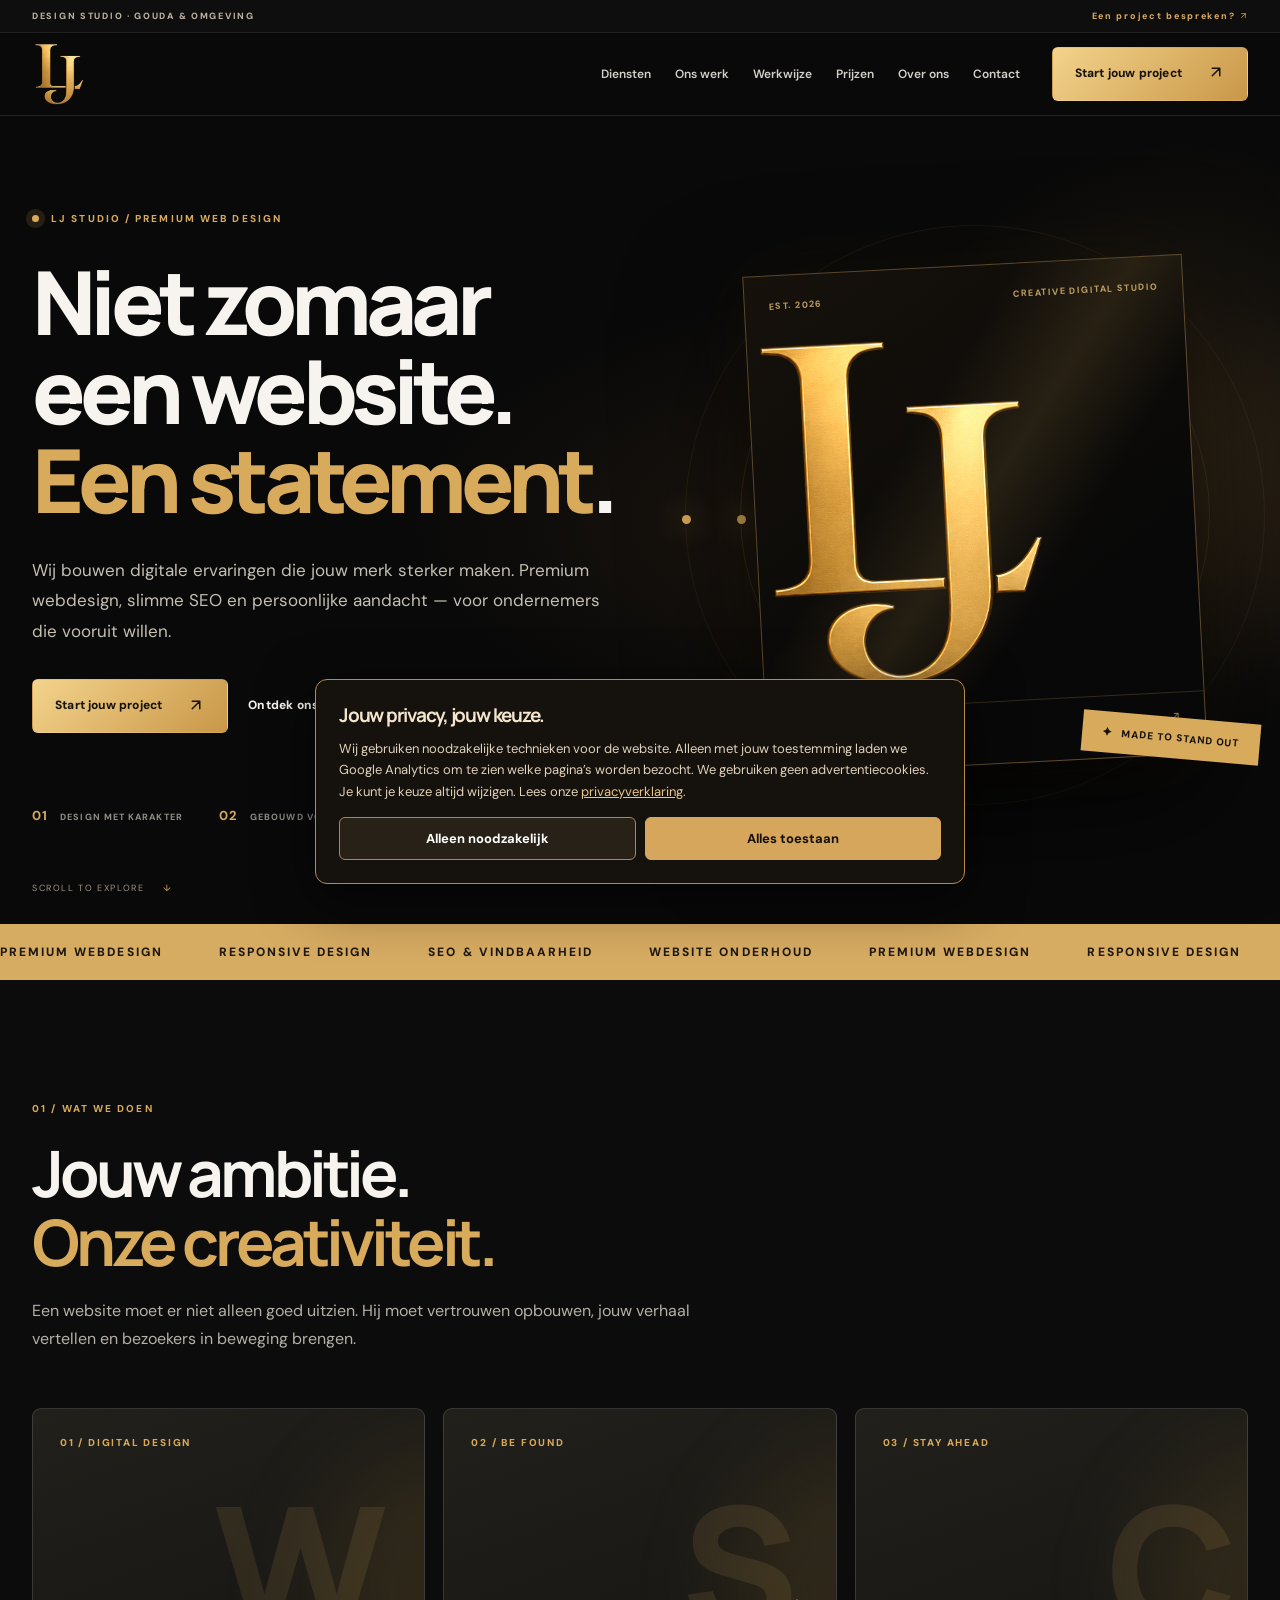
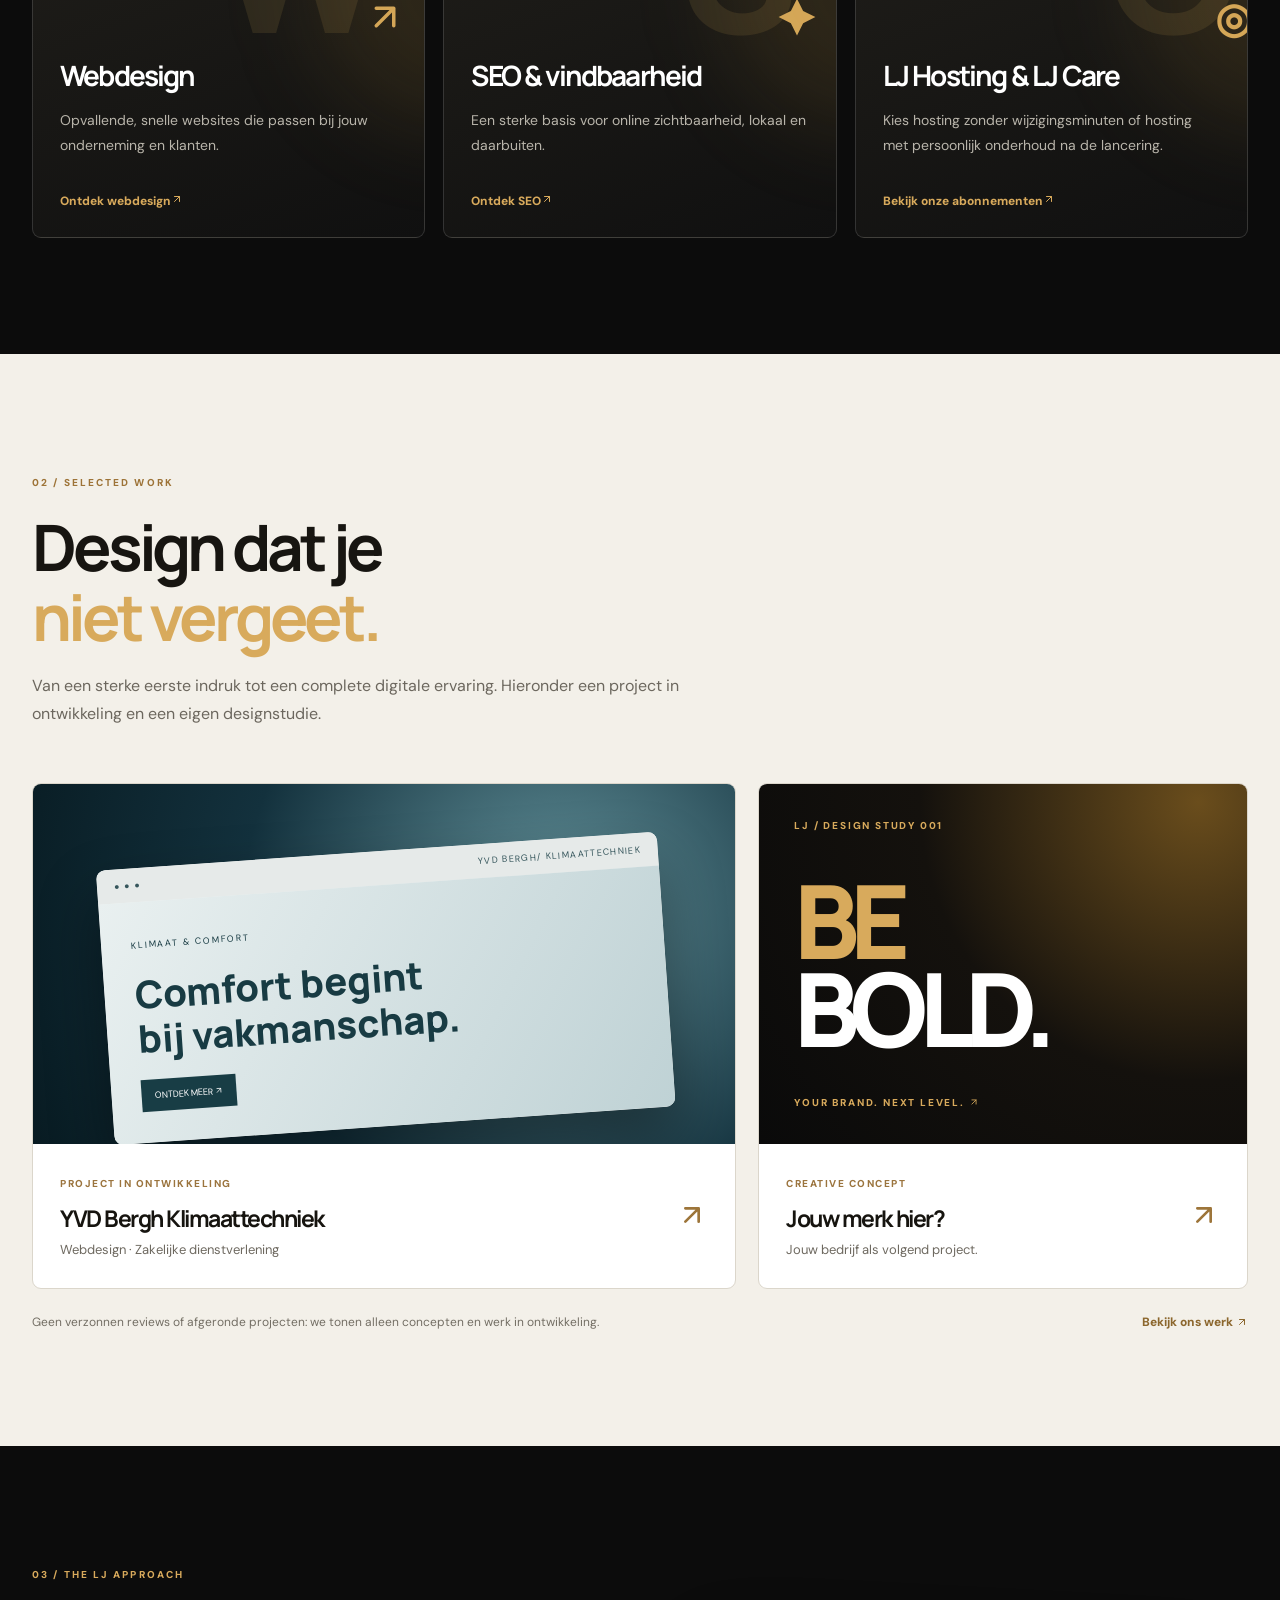
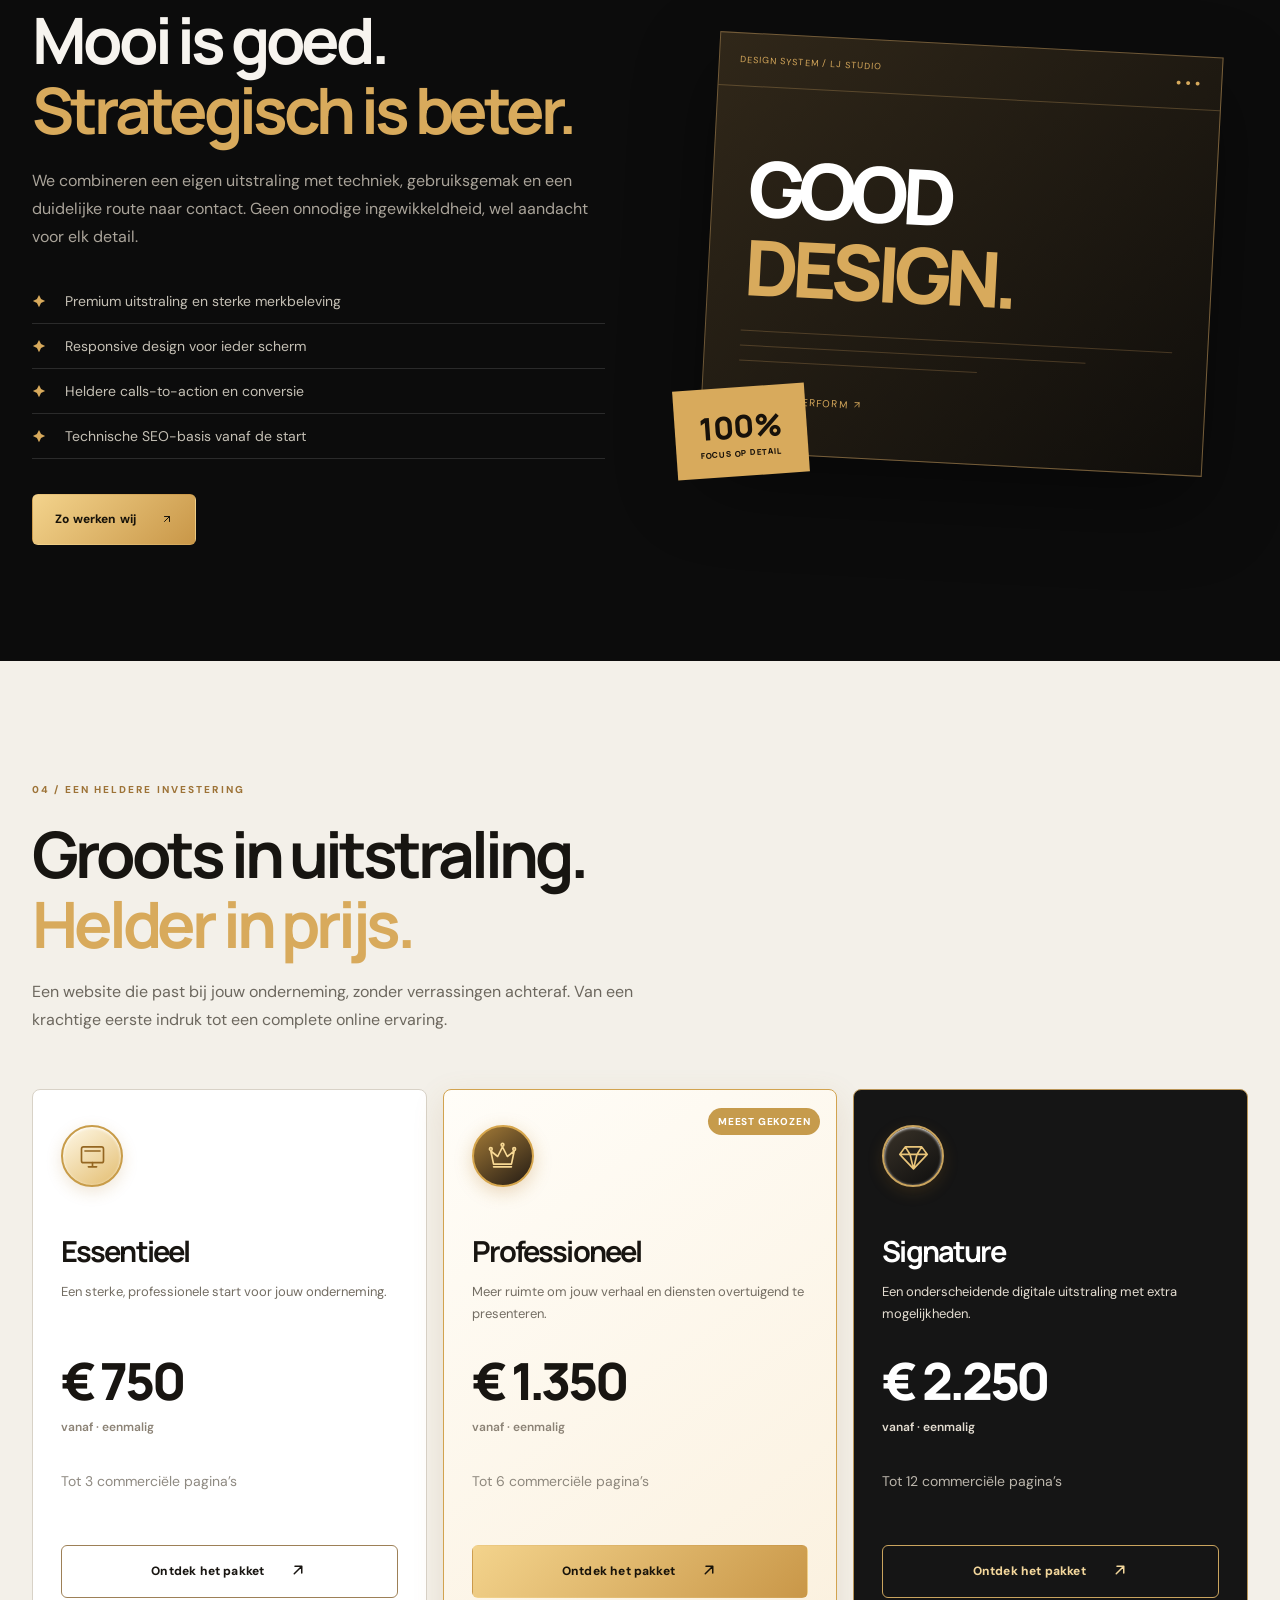
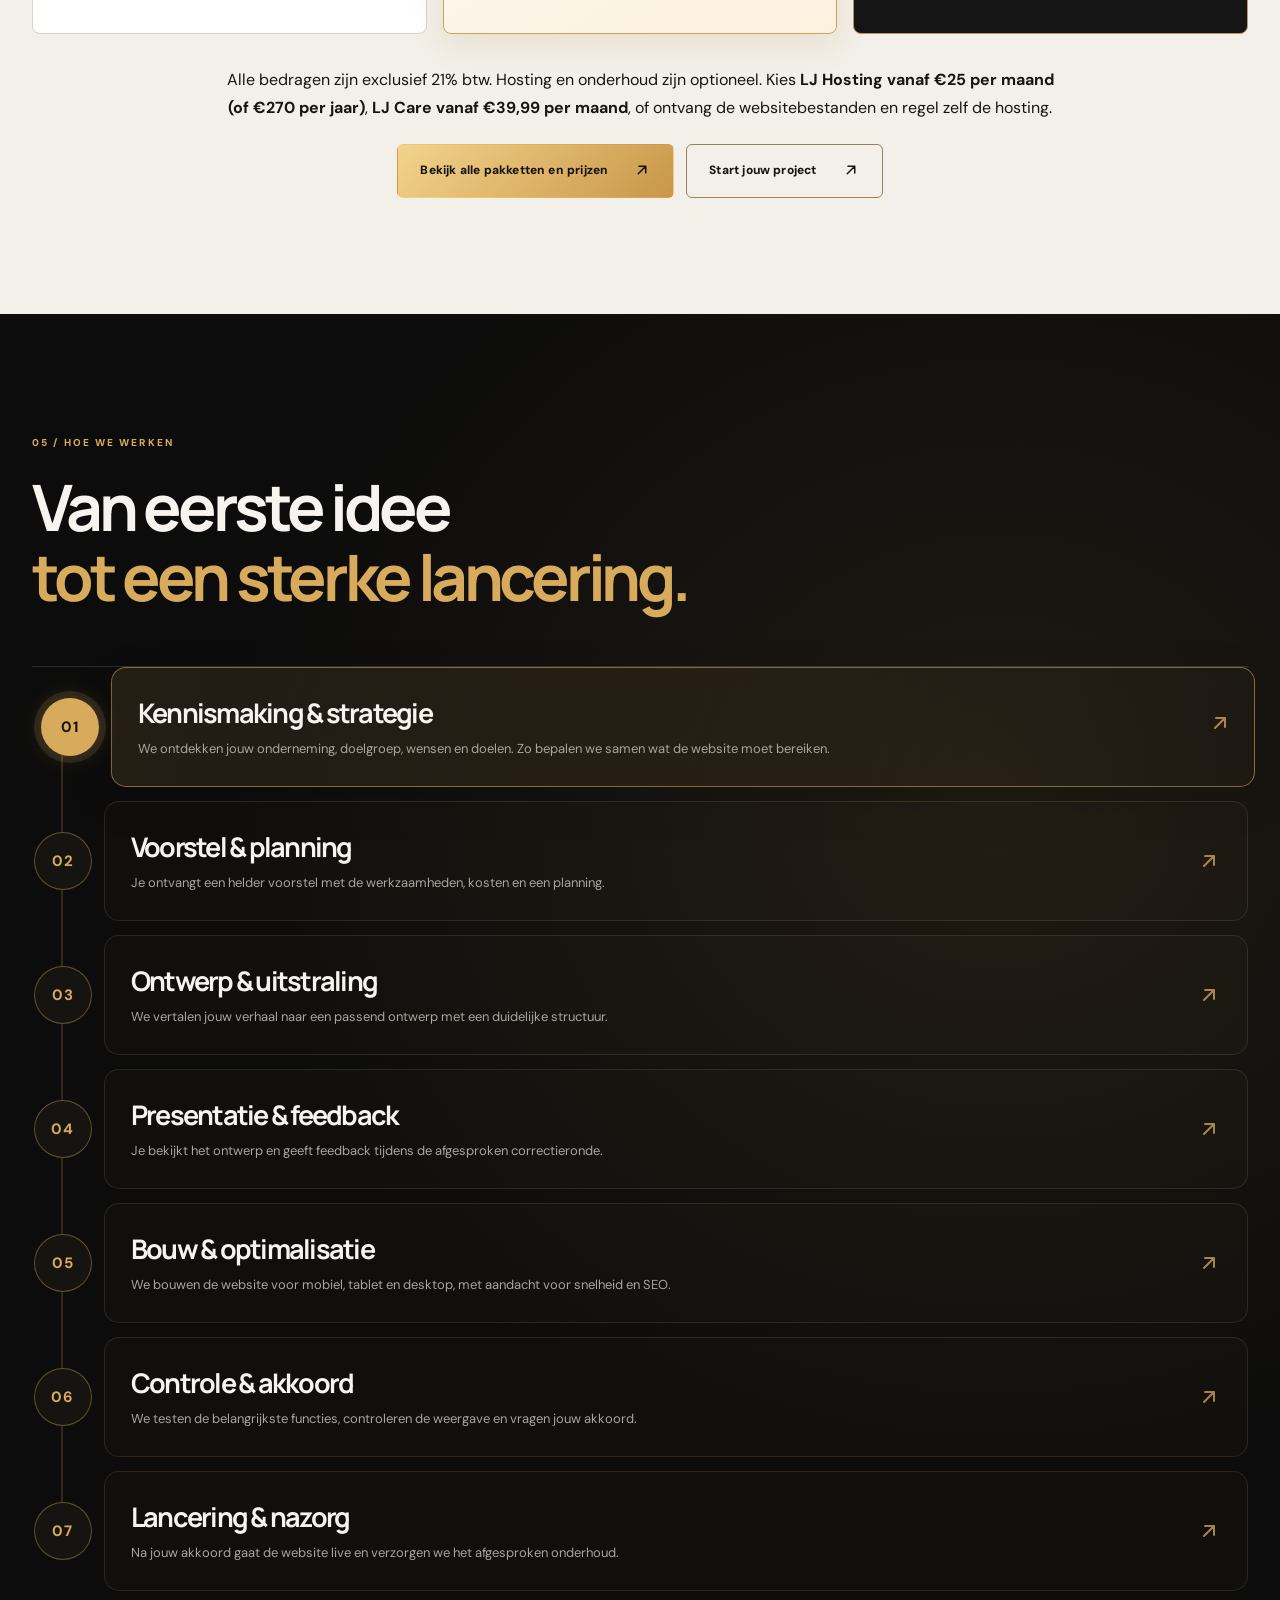
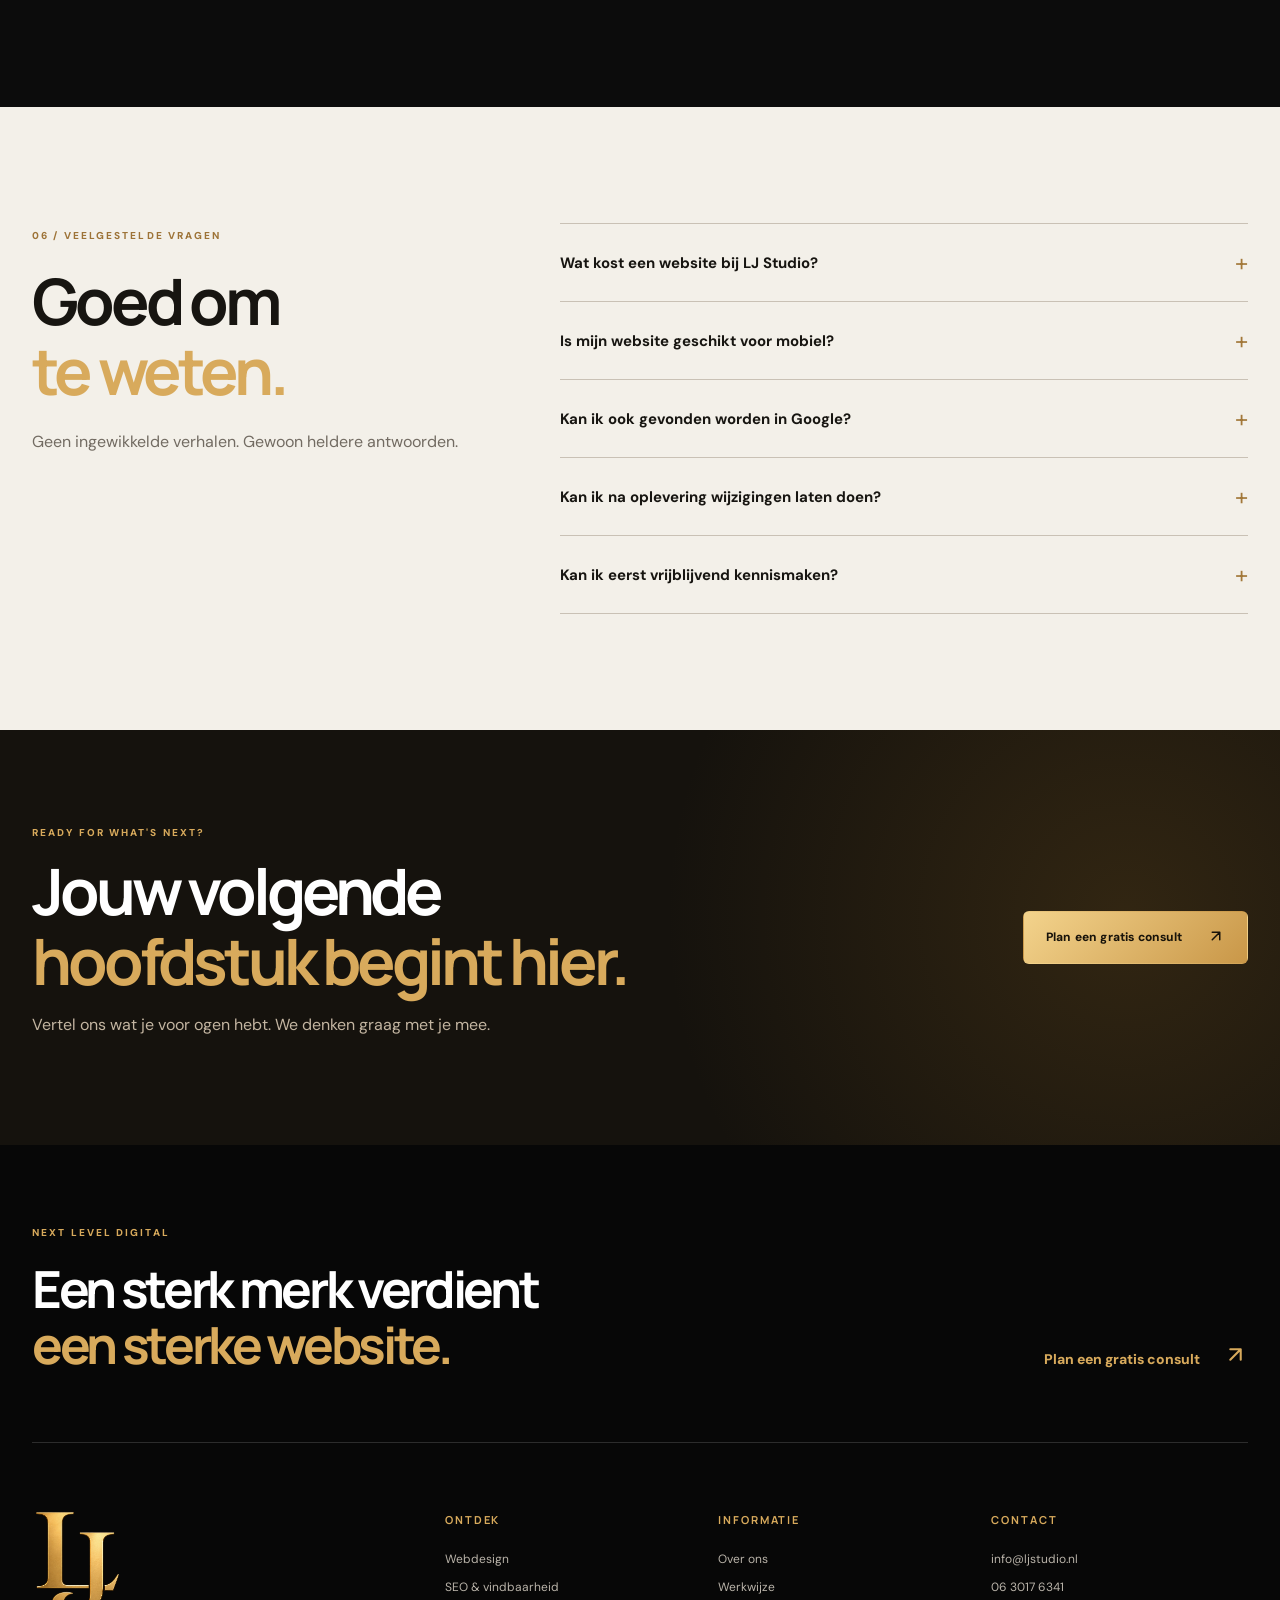
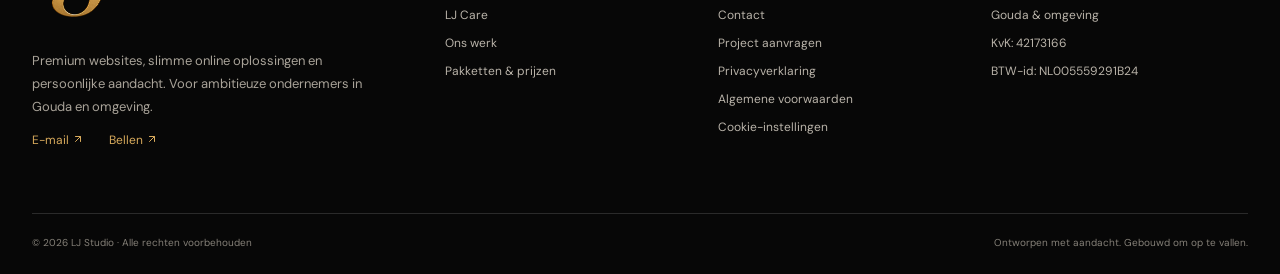
==== commit c8788779: "Correct LJ Care pricing and offer LJ Hosting monthly 25 or annual 270" ====
--- a/index.html
+++ b/index.html
@@ -32,9 +32,9 @@
 <section class="section section-dark" id="diensten"><div class="container"><div class="section-heading reveal"><span class="eyebrow">01 / WAT WE DOEN</span><h2>Jouw ambitie.<br/><em>Onze creativiteit.</em></h2><p>Een website moet er niet alleen goed uitzien. Hij moet vertrouwen opbouwen, jouw verhaal vertellen en bezoekers in beweging brengen.</p></div><div class="cards cards-service"><a class="service-card reveal" href="websites.html"><span class="service-no">01 / DIGITAL DESIGN</span><div class="service-symbol symbol-a">W<span><svg aria-hidden="true" focusable="false" width="1em" height="1em" viewBox="0 0 24 24" fill="none" stroke="currentColor" stroke-width="2" stroke-linecap="round" stroke-linejoin="round" style="display:inline-block;vertical-align:-0.12em;flex-shrink:0"><path d="M7 17 17 7M7 7h10v10"/></svg></span></div><div class="card-bottom"><h3>Webdesign</h3><p>Opvallende, snelle websites die passen bij jouw onderneming en klanten.</p><span class="card-action">Ontdek webdesign <svg aria-hidden="true" focusable="false" width="1em" height="1em" viewBox="0 0 24 24" fill="none" stroke="currentColor" stroke-width="2" stroke-linecap="round" stroke-linejoin="round" style="display:inline-block;vertical-align:-0.12em;flex-shrink:0"><path d="M7 17 17 7M7 7h10v10"/></svg></span></div></a><a class="service-card reveal" href="seo.html"><span class="service-no">02 / BE FOUND</span><div class="service-symbol symbol-b">S<span><svg aria-hidden="true" focusable="false" width="1em" height="1em" viewBox="0 0 24 24" fill="currentColor" style="display:inline-block;vertical-align:-0.12em;flex-shrink:0"><path d="M12 1.5 15.5 8.5 22.5 12 15.5 15.5 12 22.5 8.5 15.5 1.5 12 8.5 8.5Z"/></svg></span></div><div class="card-bottom"><h3>SEO &amp; vindbaarheid</h3><p>Een sterke basis voor online zichtbaarheid, lokaal en daarbuiten.</p><span class="card-action">Ontdek SEO <svg aria-hidden="true" focusable="false" width="1em" height="1em" viewBox="0 0 24 24" fill="none" stroke="currentColor" stroke-width="2" stroke-linecap="round" stroke-linejoin="round" style="display:inline-block;vertical-align:-0.12em;flex-shrink:0"><path d="M7 17 17 7M7 7h10v10"/></svg></span></div></a><a class="service-card reveal" href="onderhoud.html"><span class="service-no">03 / STAY AHEAD</span><div class="service-symbol symbol-c">C<span>◎</span></div><div class="card-bottom"><h3>LJ Hosting &amp; LJ Care</h3><p>Kies hosting zonder wijzigingsminuten of hosting met persoonlijk onderhoud na de lancering.</p><span class="card-action">Bekijk onze abonnementen <svg aria-hidden="true" focusable="false" width="1em" height="1em" viewBox="0 0 24 24" fill="none" stroke="currentColor" stroke-width="2" stroke-linecap="round" stroke-linejoin="round" style="display:inline-block;vertical-align:-0.12em;flex-shrink:0"><path d="M7 17 17 7M7 7h10v10"/></svg></span></div></a></div></div></section>
 <section class="section section-cream" id="portfolio"><div class="container"><div class="section-heading reveal"><span class="eyebrow">02 / SELECTED WORK</span><h2>Design dat je<br/><em>niet vergeet.</em></h2><p>Van een sterke eerste indruk tot een complete digitale ervaring. Hieronder een project in ontwikkeling en een eigen designstudie.</p></div><div class="work-grid"><a class="work-card work-large reveal" href="portfolio.html"><div class="work-art work-art-yvd"><div class="work-browser"><div class="work-browser-bar"><span>● ● ●</span><span>YVD BERGH/ KLIMAATTECHNIEK</span></div><div class="work-browser-content"><small>KLIMAAT &amp; COMFORT</small><strong>Comfort begint<br/>bij vakmanschap.</strong><span class="mock-btn">ONTDEK MEER <svg aria-hidden="true" focusable="false" width="1em" height="1em" viewBox="0 0 24 24" fill="none" stroke="currentColor" stroke-width="2" stroke-linecap="round" stroke-linejoin="round" style="display:inline-block;vertical-align:-0.12em;flex-shrink:0"><path d="M7 17 17 7M7 7h10v10"/></svg></span></div></div></div><div class="work-info"><div><span class="micro">PROJECT IN ONTWIKKELING</span><h3>YVD Bergh Klimaattechniek</h3><p>Webdesign · Zakelijke dienstverlening</p></div><span class="work-arrow"><svg aria-hidden="true" focusable="false" width="1em" height="1em" viewBox="0 0 24 24" fill="none" stroke="currentColor" stroke-width="2" stroke-linecap="round" stroke-linejoin="round" style="display:inline-block;vertical-align:-0.12em;flex-shrink:0"><path d="M7 17 17 7M7 7h10v10"/></svg></span></div></a><a class="work-card reveal" href="aanvraag.html"><div class="work-art work-art-brand"><span class="art-overline">LJ / DESIGN STUDY 001</span><strong>BE<br/><em>BOLD.</em></strong><span class="art-bottom">YOUR BRAND. NEXT LEVEL. <svg aria-hidden="true" focusable="false" width="1em" height="1em" viewBox="0 0 24 24" fill="none" stroke="currentColor" stroke-width="2" stroke-linecap="round" stroke-linejoin="round" style="display:inline-block;vertical-align:-0.12em;flex-shrink:0"><path d="M7 17 17 7M7 7h10v10"/></svg></span></div><div class="work-info"><div><span class="micro">CREATIVE CONCEPT</span><h3>Jouw merk hier?</h3><p>Jouw bedrijf als volgend project.</p></div><span class="work-arrow"><svg aria-hidden="true" focusable="false" width="1em" height="1em" viewBox="0 0 24 24" fill="none" stroke="currentColor" stroke-width="2" stroke-linecap="round" stroke-linejoin="round" style="display:inline-block;vertical-align:-0.12em;flex-shrink:0"><path d="M7 17 17 7M7 7h10v10"/></svg></span></div></a></div><div class="section-footer reveal"><span>Geen verzonnen reviews of afgeronde projecten: we tonen alleen concepten en werk in ontwikkeling.</span><a class="text-link" href="portfolio.html">Bekijk ons werk <svg aria-hidden="true" focusable="false" width="1em" height="1em" viewBox="0 0 24 24" fill="none" stroke="currentColor" stroke-width="2" stroke-linecap="round" stroke-linejoin="round" style="display:inline-block;vertical-align:-0.12em;flex-shrink:0"><path d="M7 17 17 7M7 7h10v10"/></svg></a></div></div></section>
 <section class="section section-dark"><div class="container split feature-split"><div class="split-copy reveal"><span class="eyebrow">03 / THE LJ APPROACH</span><h2>Mooi is goed.<br/><em>Strategisch is beter.</em></h2><p>We combineren een eigen uitstraling met techniek, gebruiksgemak en een duidelijke route naar contact. Geen onnodige ingewikkeldheid, wel aandacht voor elk detail.</p><ul class="feature-list"><li><span><svg aria-hidden="true" focusable="false" width="1em" height="1em" viewBox="0 0 24 24" fill="currentColor" style="display:inline-block;vertical-align:-0.12em;flex-shrink:0"><path d="M12 1.5 15.5 8.5 22.5 12 15.5 15.5 12 22.5 8.5 15.5 1.5 12 8.5 8.5Z"/></svg></span> Premium uitstraling en sterke merkbeleving</li><li><span><svg aria-hidden="true" focusable="false" width="1em" height="1em" viewBox="0 0 24 24" fill="currentColor" style="display:inline-block;vertical-align:-0.12em;flex-shrink:0"><path d="M12 1.5 15.5 8.5 22.5 12 15.5 15.5 12 22.5 8.5 15.5 1.5 12 8.5 8.5Z"/></svg></span> Responsive design voor ieder scherm</li><li><span><svg aria-hidden="true" focusable="false" width="1em" height="1em" viewBox="0 0 24 24" fill="currentColor" style="display:inline-block;vertical-align:-0.12em;flex-shrink:0"><path d="M12 1.5 15.5 8.5 22.5 12 15.5 15.5 12 22.5 8.5 15.5 1.5 12 8.5 8.5Z"/></svg></span> Heldere calls-to-action en conversie</li><li><span><svg aria-hidden="true" focusable="false" width="1em" height="1em" viewBox="0 0 24 24" fill="currentColor" style="display:inline-block;vertical-align:-0.12em;flex-shrink:0"><path d="M12 1.5 15.5 8.5 22.5 12 15.5 15.5 12 22.5 8.5 15.5 1.5 12 8.5 8.5Z"/></svg></span> Technische SEO-basis vanaf de start</li></ul><a class="btn btn-gold" href="werkwijze.html">Zo werken wij <svg aria-hidden="true" focusable="false" width="1em" height="1em" viewBox="0 0 24 24" fill="none" stroke="currentColor" stroke-width="2" stroke-linecap="round" stroke-linejoin="round" style="display:inline-block;vertical-align:-0.12em;flex-shrink:0"><path d="M7 17 17 7M7 7h10v10"/></svg></a></div><div class="split-art reveal"><div class="art-shell"><div class="art-shell-head"><span>DESIGN SYSTEM / LJ STUDIO</span><span>● ● ●</span></div><div class="art-shell-body"><div class="art-giant">GOOD<br/><em>DESIGN.</em></div><div class="art-lines"><i></i><i></i><i></i></div><span>MADE TO PERFORM <svg aria-hidden="true" focusable="false" width="1em" height="1em" viewBox="0 0 24 24" fill="none" stroke="currentColor" stroke-width="2" stroke-linecap="round" stroke-linejoin="round" style="display:inline-block;vertical-align:-0.12em;flex-shrink:0"><path d="M7 17 17 7M7 7h10v10"/></svg></span></div></div><div class="art-float">100%<small>FOCUS OP DETAIL</small></div></div></section>
-<section class="section section-cream" id="prijzen"><div class="container"><div class="section-heading reveal"><span class="eyebrow">04 / EEN HELDERE INVESTERING</span><h2>Groots in uitstraling.<br/><em>Helder in prijs.</em></h2><p>Een website die past bij jouw onderneming, zonder verrassingen achteraf. Van een krachtige eerste indruk tot een complete online ervaring.</p></div><div class="price-grid three lj-home-prices"><article class="price-card reveal"><div class="lj-plan-emblem lj-plan-emblem-1"><svg viewBox="0 0 48 48" aria-hidden="true" focusable="false"><rect x="8" y="10" width="32" height="23" rx="3"/><path d="M18 39h12M24 33v6M13 16h22"/></svg></div><h3>Essentieel</h3><p>Een sterke, professionele start voor jouw onderneming.</p><div class="price"><span class="price-count" data-count-price="750">€750</span><small>vanaf · eenmalig</small></div><p class="lj-home-plan-detail">Tot 3 commerciële pagina’s</p><a class="btn btn-outline" href="prijzen.html">Ontdek het pakket <span aria-hidden="true">↗</span></a></article><article class="price-card reveal lj-plan-featured"><span class="lj-plan-popular">MEEST GEKOZEN</span><div class="lj-plan-emblem lj-plan-emblem-2"><svg viewBox="0 0 48 48" aria-hidden="true" focusable="false"><path d="M7 16 17 24 24 10 31 24 41 16 37 35H11L7 16ZM11 39h26"/><circle cx="7" cy="13" r="2"/><circle cx="24" cy="7" r="2"/><circle cx="41" cy="13" r="2"/></svg></div><h3>Professioneel</h3><p>Meer ruimte om jouw verhaal en diensten overtuigend te presenteren.</p><div class="price"><span class="price-count" data-count-price="1350">€1.350</span><small>vanaf · eenmalig</small></div><p class="lj-home-plan-detail">Tot 6 commerciële pagina’s</p><a class="btn btn-gold" href="prijzen.html">Ontdek het pakket <span aria-hidden="true">↗</span></a></article><article class="price-card reveal lj-plan-signature"><div class="lj-plan-emblem lj-plan-emblem-3"><svg viewBox="0 0 48 48" aria-hidden="true" focusable="false"><path d="M12 10h24l8 11-20 21L4 21l8-11ZM4 21h40M12 10l7 11 5 21 5-21 7-11M19 21h10"/></svg></div><h3>Signature</h3><p>Een onderscheidende digitale uitstraling met extra mogelijkheden.</p><div class="price"><span class="price-count" data-count-price="2250">€2.250</span><small>vanaf · eenmalig</small></div><p class="lj-home-plan-detail">Tot 12 commerciële pagina’s</p><a class="btn btn-outline" href="prijzen.html">Ontdek het pakket <span aria-hidden="true">↗</span></a></article></div><div class="lj-home-price-footer reveal"><p>Alle bedragen zijn exclusief 21% btw. Hosting en onderhoud zijn optioneel. Kies <strong>LJ Hosting vanaf €199 per jaar</strong>, <strong>LJ Care vanaf €25 per maand</strong>, of ontvang de websitebestanden en regel zelf de hosting.</p><div class="lj-home-price-actions"><a class="btn btn-dark" href="prijzen.html">Bekijk alle pakketten en prijzen <span aria-hidden="true">↗</span></a><a class="btn btn-outline" href="aanvraag.html">Start jouw project <span aria-hidden="true">↗</span></a></div></div></div></section>
+<section class="section section-cream" id="prijzen"><div class="container"><div class="section-heading reveal"><span class="eyebrow">04 / EEN HELDERE INVESTERING</span><h2>Groots in uitstraling.<br/><em>Helder in prijs.</em></h2><p>Een website die past bij jouw onderneming, zonder verrassingen achteraf. Van een krachtige eerste indruk tot een complete online ervaring.</p></div><div class="price-grid three lj-home-prices"><article class="price-card reveal"><div class="lj-plan-emblem lj-plan-emblem-1"><svg viewBox="0 0 48 48" aria-hidden="true" focusable="false"><rect x="8" y="10" width="32" height="23" rx="3"/><path d="M18 39h12M24 33v6M13 16h22"/></svg></div><h3>Essentieel</h3><p>Een sterke, professionele start voor jouw onderneming.</p><div class="price"><span class="price-count" data-count-price="750">€750</span><small>vanaf · eenmalig</small></div><p class="lj-home-plan-detail">Tot 3 commerciële pagina’s</p><a class="btn btn-outline" href="prijzen.html">Ontdek het pakket <span aria-hidden="true">↗</span></a></article><article class="price-card reveal lj-plan-featured"><span class="lj-plan-popular">MEEST GEKOZEN</span><div class="lj-plan-emblem lj-plan-emblem-2"><svg viewBox="0 0 48 48" aria-hidden="true" focusable="false"><path d="M7 16 17 24 24 10 31 24 41 16 37 35H11L7 16ZM11 39h26"/><circle cx="7" cy="13" r="2"/><circle cx="24" cy="7" r="2"/><circle cx="41" cy="13" r="2"/></svg></div><h3>Professioneel</h3><p>Meer ruimte om jouw verhaal en diensten overtuigend te presenteren.</p><div class="price"><span class="price-count" data-count-price="1350">€1.350</span><small>vanaf · eenmalig</small></div><p class="lj-home-plan-detail">Tot 6 commerciële pagina’s</p><a class="btn btn-gold" href="prijzen.html">Ontdek het pakket <span aria-hidden="true">↗</span></a></article><article class="price-card reveal lj-plan-signature"><div class="lj-plan-emblem lj-plan-emblem-3"><svg viewBox="0 0 48 48" aria-hidden="true" focusable="false"><path d="M12 10h24l8 11-20 21L4 21l8-11ZM4 21h40M12 10l7 11 5 21 5-21 7-11M19 21h10"/></svg></div><h3>Signature</h3><p>Een onderscheidende digitale uitstraling met extra mogelijkheden.</p><div class="price"><span class="price-count" data-count-price="2250">€2.250</span><small>vanaf · eenmalig</small></div><p class="lj-home-plan-detail">Tot 12 commerciële pagina’s</p><a class="btn btn-outline" href="prijzen.html">Ontdek het pakket <span aria-hidden="true">↗</span></a></article></div><div class="lj-home-price-footer reveal"><p>Alle bedragen zijn exclusief 21% btw. Hosting en onderhoud zijn optioneel. Kies <strong>LJ Hosting vanaf €25 per maand (of €270 per jaar)</strong>, <strong>LJ Care vanaf €39,99 per maand</strong>, of ontvang de websitebestanden en regel zelf de hosting.</p><div class="lj-home-price-actions"><a class="btn btn-dark" href="prijzen.html">Bekijk alle pakketten en prijzen <span aria-hidden="true">↗</span></a><a class="btn btn-outline" href="aanvraag.html">Start jouw project <span aria-hidden="true">↗</span></a></div></div></div></section>
 <section class="section section-dark lj-journey"><div class="container"><div class="section-heading reveal"><span class="eyebrow">05 / HOE WE WERKEN</span><h2>Van eerste idee<br/><em>tot een sterke lancering.</em></h2></div><div class="steps"><div class="step reveal"><span class="step-num">01</span><div><h3>Kennismaking & strategie</h3><p>We ontdekken jouw onderneming, doelgroep, wensen en doelen. Zo bepalen we samen wat de website moet bereiken.</p></div><span class="step-arrow" aria-hidden="true">↗</span></div><div class="step reveal"><span class="step-num">02</span><div><h3>Voorstel & planning</h3><p>Je ontvangt een helder voorstel met de werkzaamheden, kosten en een planning.</p></div><span class="step-arrow" aria-hidden="true">↗</span></div><div class="step reveal"><span class="step-num">03</span><div><h3>Ontwerp & uitstraling</h3><p>We vertalen jouw verhaal naar een passend ontwerp met een duidelijke structuur.</p></div><span class="step-arrow" aria-hidden="true">↗</span></div><div class="step reveal"><span class="step-num">04</span><div><h3>Presentatie & feedback</h3><p>Je bekijkt het ontwerp en geeft feedback tijdens de afgesproken correctieronde.</p></div><span class="step-arrow" aria-hidden="true">↗</span></div><div class="step reveal"><span class="step-num">05</span><div><h3>Bouw & optimalisatie</h3><p>We bouwen de website voor mobiel, tablet en desktop, met aandacht voor snelheid en SEO.</p></div><span class="step-arrow" aria-hidden="true">↗</span></div><div class="step reveal"><span class="step-num">06</span><div><h3>Controle & akkoord</h3><p>We testen de belangrijkste functies, controleren de weergave en vragen jouw akkoord.</p></div><span class="step-arrow" aria-hidden="true">↗</span></div><div class="step reveal"><span class="step-num">07</span><div><h3>Lancering & nazorg</h3><p>Na jouw akkoord gaat de website live en verzorgen we het afgesproken onderhoud.</p></div><span class="step-arrow" aria-hidden="true">↗</span></div></div></div></div></section>
-<section class="section section-cream"><div class="container faq-layout"><div class="reveal"><span class="eyebrow">06 / VEELGESTELDE VRAGEN</span><h2>Goed om<br/><em>te weten.</em></h2><p>Geen ingewikkelde verhalen. Gewoon heldere antwoorden.</p></div><div class="faq-list"><details class="faq-item reveal"><summary>Wat kost een website bij LJ Studio? <span class="faq-plus">+</span></summary><p>Essentieel kost €750 voor maximaal 3 commerciële pagina’s, Professioneel €1.350 voor maximaal 6 en Signature €2.250 voor maximaal 12. Alle bedragen zijn eenmalig en exclusief 21% btw. De definitieve werkzaamheden leggen we vast in de offerte.</p></details><details class="faq-item reveal"><summary>Is mijn website geschikt voor mobiel? <span class="faq-plus">+</span></summary><p>Ja. We ontwerpen voor mobiel, tablet en desktop, met aandacht voor leesbaarheid, snelheid en een heldere navigatie.</p></details><details class="faq-item reveal"><summary>Kan ik ook gevonden worden in Google? <span class="faq-plus">+</span></summary><p>We leggen een goede technische SEO-basis en kunnen adviseren over lokale zoekwoorden en content. Een specifieke positie in Google kunnen we niet garanderen.</p></details><details class="faq-item reveal"><summary>Kan ik na oplevering wijzigingen laten doen? <span class="faq-plus">+</span></summary><p>Ja. LJ Care kost €25 per maand exclusief btw en omvat hostingbeheer en maximaal 30 minuten kleine inhoudelijke wijzigingen per maand. Grotere aanpassingen en externe kosten worden apart afgesproken.</p></details><details class="faq-item reveal"><summary>Kan ik eerst vrijblijvend kennismaken? <span class="faq-plus">+</span></summary><p>Natuurlijk. Vertel ons wat je zoekt, dan bespreken we samen wat het beste bij jouw onderneming past.</p></details></div></div></section>
+<section class="section section-cream"><div class="container faq-layout"><div class="reveal"><span class="eyebrow">06 / VEELGESTELDE VRAGEN</span><h2>Goed om<br/><em>te weten.</em></h2><p>Geen ingewikkelde verhalen. Gewoon heldere antwoorden.</p></div><div class="faq-list"><details class="faq-item reveal"><summary>Wat kost een website bij LJ Studio? <span class="faq-plus">+</span></summary><p>Essentieel kost €750 voor maximaal 3 commerciële pagina’s, Professioneel €1.350 voor maximaal 6 en Signature €2.250 voor maximaal 12. Alle bedragen zijn eenmalig en exclusief 21% btw. De definitieve werkzaamheden leggen we vast in de offerte.</p></details><details class="faq-item reveal"><summary>Is mijn website geschikt voor mobiel? <span class="faq-plus">+</span></summary><p>Ja. We ontwerpen voor mobiel, tablet en desktop, met aandacht voor leesbaarheid, snelheid en een heldere navigatie.</p></details><details class="faq-item reveal"><summary>Kan ik ook gevonden worden in Google? <span class="faq-plus">+</span></summary><p>We leggen een goede technische SEO-basis en kunnen adviseren over lokale zoekwoorden en content. Een specifieke positie in Google kunnen we niet garanderen.</p></details><details class="faq-item reveal"><summary>Kan ik na oplevering wijzigingen laten doen? <span class="faq-plus">+</span></summary><p>Ja. LJ Care kost €39,99 per maand exclusief btw en omvat hostingbeheer en maximaal 30 minuten kleine inhoudelijke wijzigingen per maand. Grotere aanpassingen en externe kosten worden apart afgesproken.</p></details><details class="faq-item reveal"><summary>Kan ik eerst vrijblijvend kennismaken? <span class="faq-plus">+</span></summary><p>Natuurlijk. Vertel ons wat je zoekt, dan bespreken we samen wat het beste bij jouw onderneming past.</p></details></div></div></section>
 <section class="contact-band"><div class="container band-inner"><div><span class="eyebrow">READY FOR WHAT'S NEXT?</span><h2>Jouw volgende<br/><em>hoofdstuk begint hier.</em></h2><p>Vertel ons wat je voor ogen hebt. We denken graag met je mee.</p></div><a class="btn btn-gold" href="contact.html">Plan een gratis consult <span><svg aria-hidden="true" focusable="false" width="1em" height="1em" viewBox="0 0 24 24" fill="none" stroke="currentColor" stroke-width="2" stroke-linecap="round" stroke-linejoin="round" style="display:inline-block;vertical-align:-0.12em;flex-shrink:0"><path d="M7 17 17 7M7 7h10v10"/></svg></span></a></div></section></main><footer class="footer"><div class="container"><div class="footer-intro"><div><span class="eyebrow">NEXT LEVEL DIGITAL</span><h2>Een sterk merk verdient<br/><em>een sterke website.</em></h2></div><a class="footer-cta" href="contact.html">Plan een gratis consult <span><svg aria-hidden="true" focusable="false" width="1em" height="1em" viewBox="0 0 24 24" fill="none" stroke="currentColor" stroke-width="2" stroke-linecap="round" stroke-linejoin="round" style="display:inline-block;vertical-align:-0.12em;flex-shrink:0"><path d="M7 17 17 7M7 7h10v10"/></svg></span></a></div><div class="footer-grid"><div class="footer-brand"><a class="logo" href="index.html"><span class="logo-monogram">L<span>J</span><i>.</i></span><span class="logo-word">STUDIO<small>PREMIUM DIGITAL EXPERIENCES</small></span></a><p>Premium websites, slimme online oplossingen en persoonlijke aandacht. Voor ambitieuze ondernemers in Gouda en omgeving.</p><div class="social-row"><a href="mailto:info@ljstudio.nl">E-mail <svg aria-hidden="true" focusable="false" width="1em" height="1em" viewBox="0 0 24 24" fill="none" stroke="currentColor" stroke-width="2" stroke-linecap="round" stroke-linejoin="round" style="display:inline-block;vertical-align:-0.12em;flex-shrink:0"><path d="M7 17 17 7M7 7h10v10"/></svg></a><a href="tel:+31630176341">Bellen <svg aria-hidden="true" focusable="false" width="1em" height="1em" viewBox="0 0 24 24" fill="none" stroke="currentColor" stroke-width="2" stroke-linecap="round" stroke-linejoin="round" style="display:inline-block;vertical-align:-0.12em;flex-shrink:0"><path d="M7 17 17 7M7 7h10v10"/></svg></a></div></div><div class="footer-col"><h3>ONTDEK</h3><a href="websites.html">Webdesign</a><a href="seo.html">SEO &amp; vindbaarheid</a><a href="onderhoud.html">LJ Care</a><a href="portfolio.html">Ons werk</a><a href="prijzen.html">Pakketten &amp; prijzen</a></div><div class="footer-col"><h3>INFORMATIE</h3><a href="over-ons.html">Over ons</a><a href="werkwijze.html">Werkwijze</a><a href="contact.html">Contact</a><a href="aanvraag.html">Project aanvragen</a><a href="privacyverklaring.html">Privacyverklaring</a>
         <a href="algemene-voorwaarden.html">Algemene voorwaarden</a></div><div class="footer-col"><h3>CONTACT</h3><a href="mailto:info@ljstudio.nl">info@ljstudio.nl</a><a href="tel:+31630176341">06 3017 6341</a><span>Gouda &amp; omgeving</span><span>KvK: 42173166</span><span>BTW-id: NL005559291B24</span></div></div><div class="footer-bottom"><span>© <span data-year="">2026</span> LJ Studio · Alle rechten voorbehouden</span><span>Ontworpen met aandacht. Gebouwd om op te vallen.</span></div></div></footer><script>
 /* Prijzen tellen eenmaal op bij het in beeld komen. Eindprijzen blijven leesbaar zonder JavaScript. */
